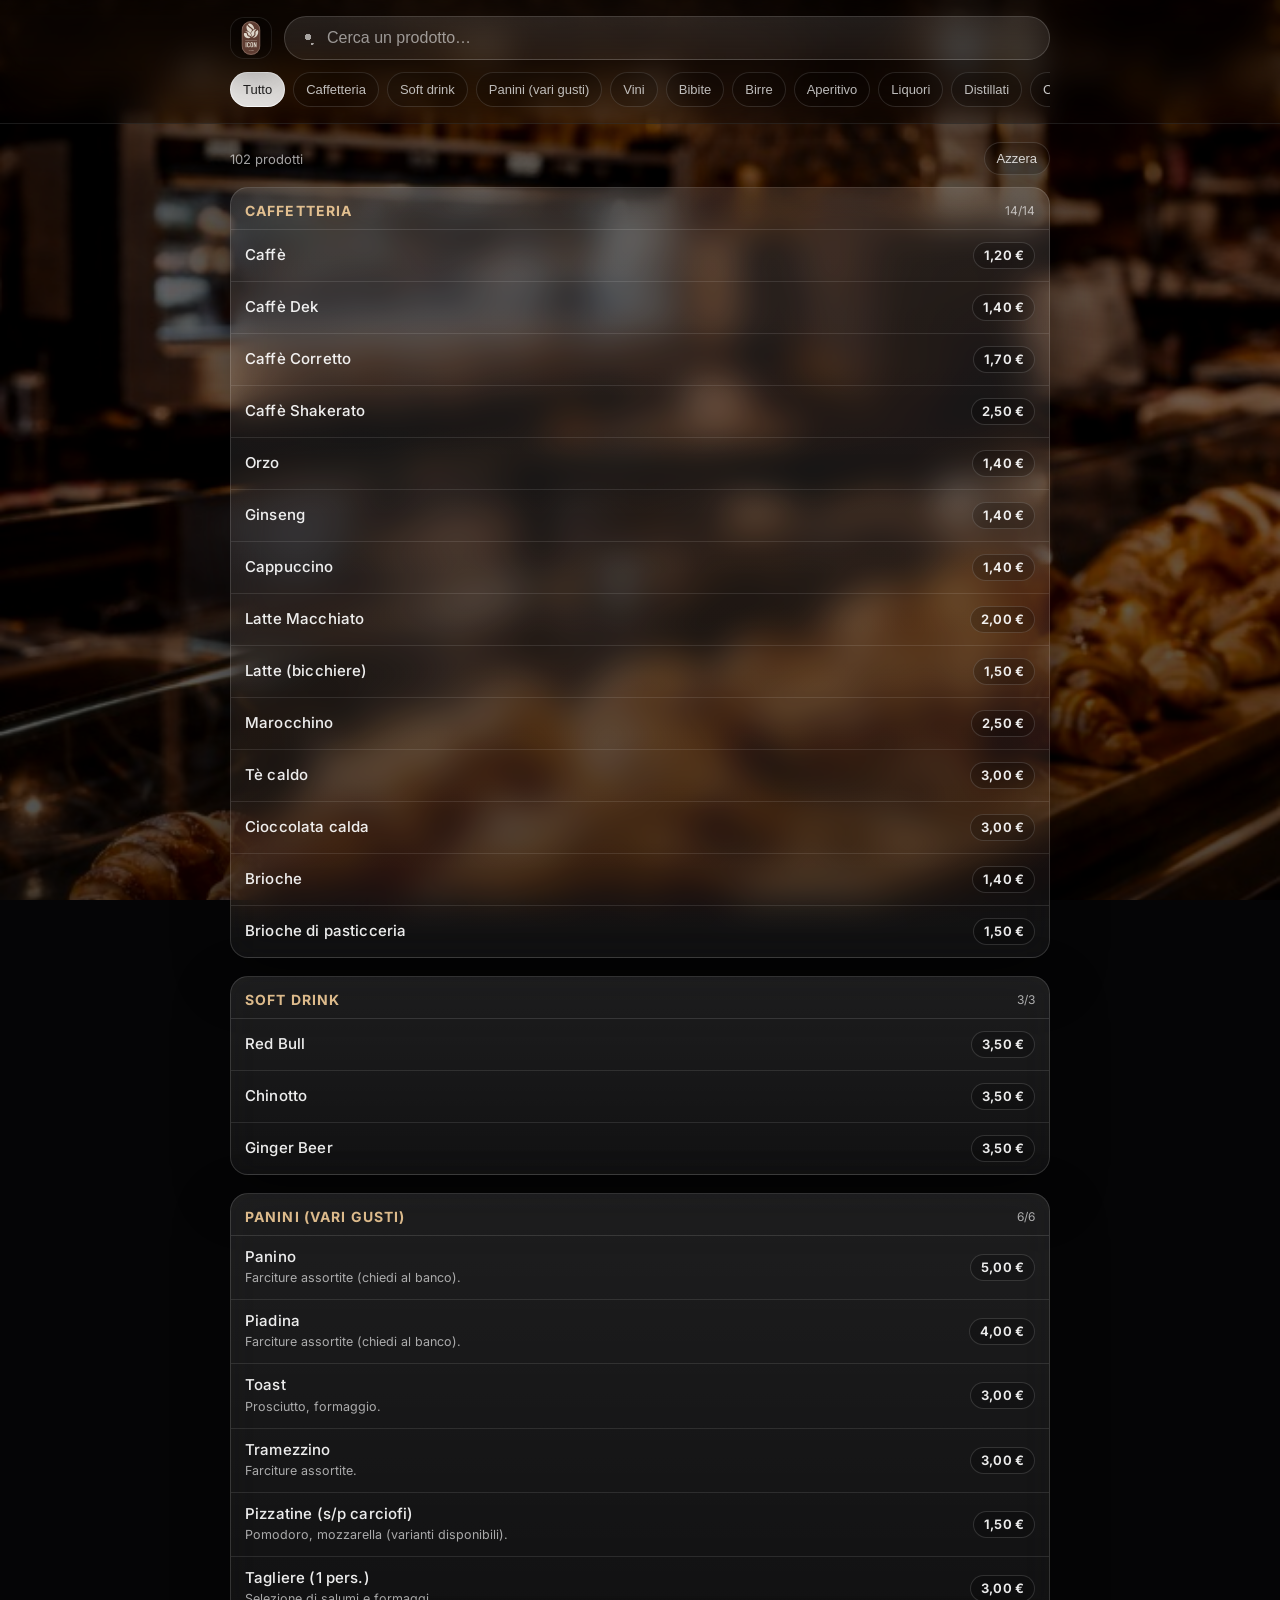
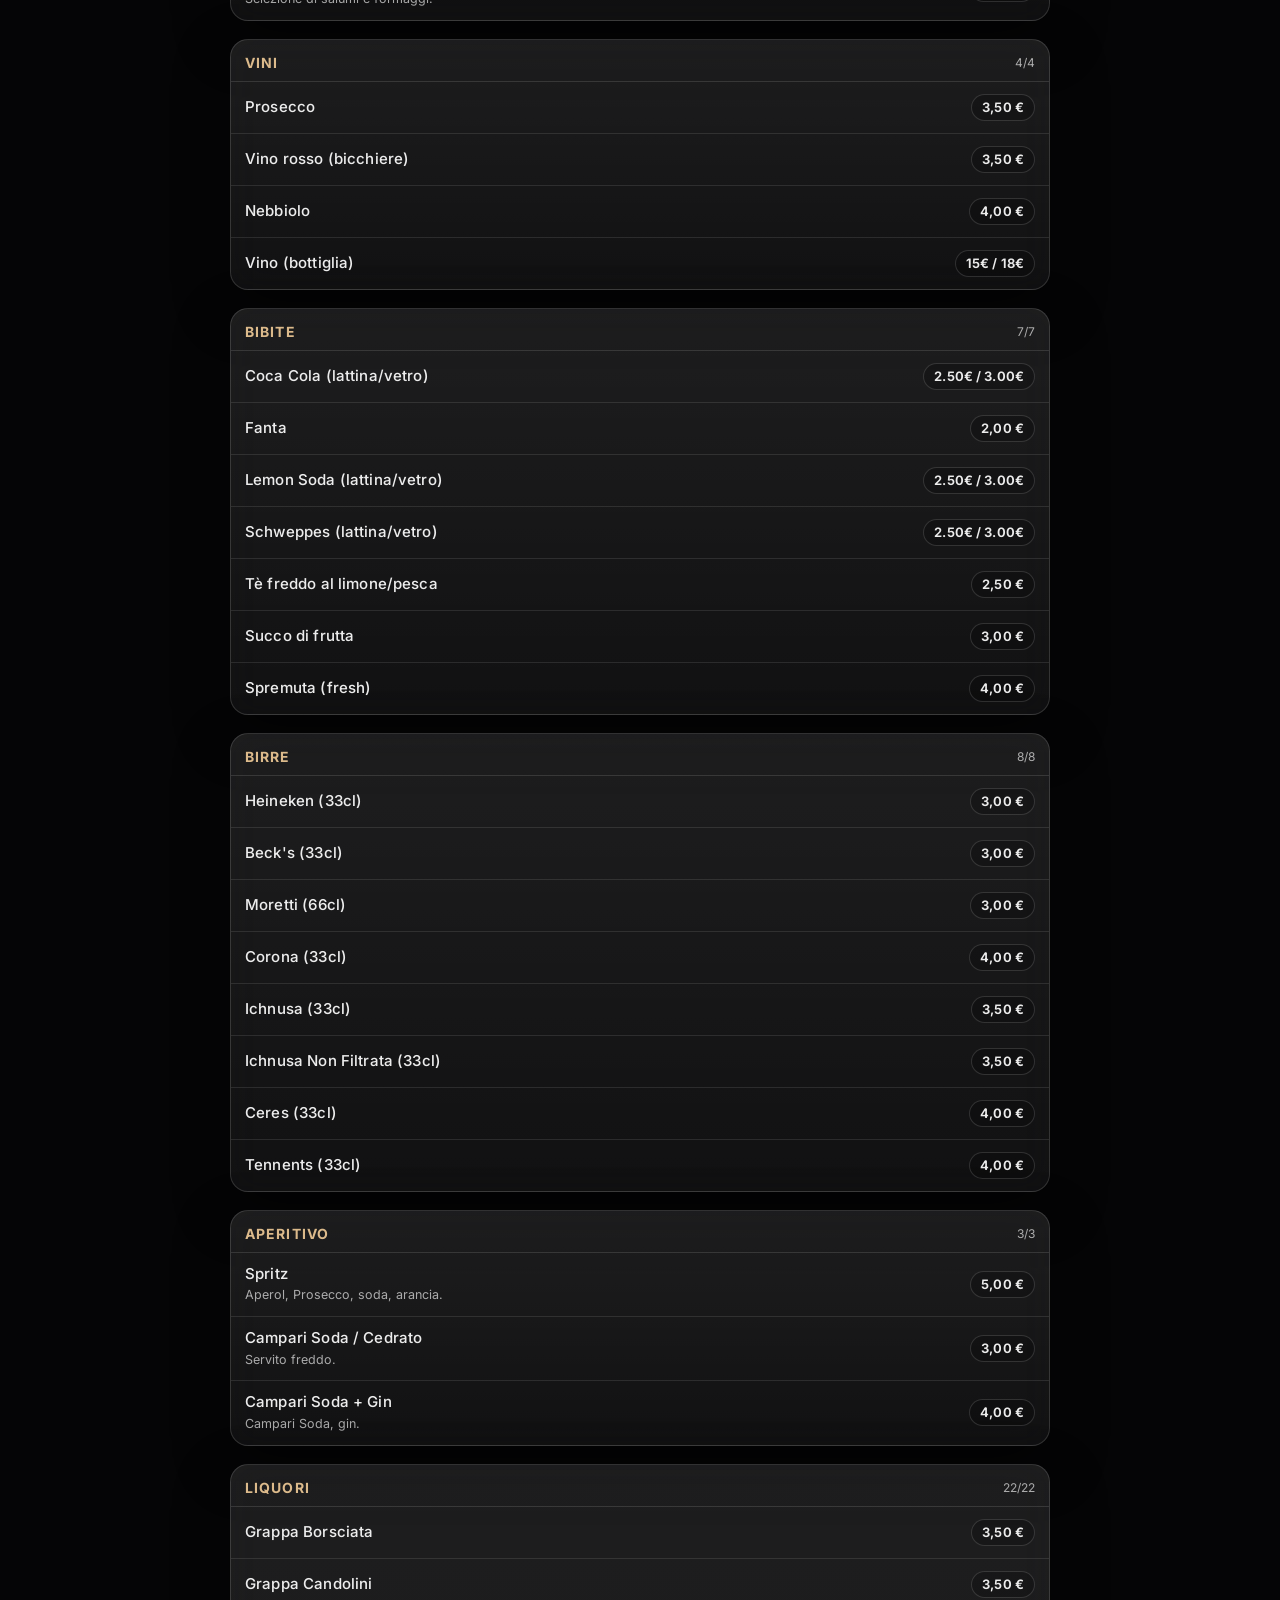
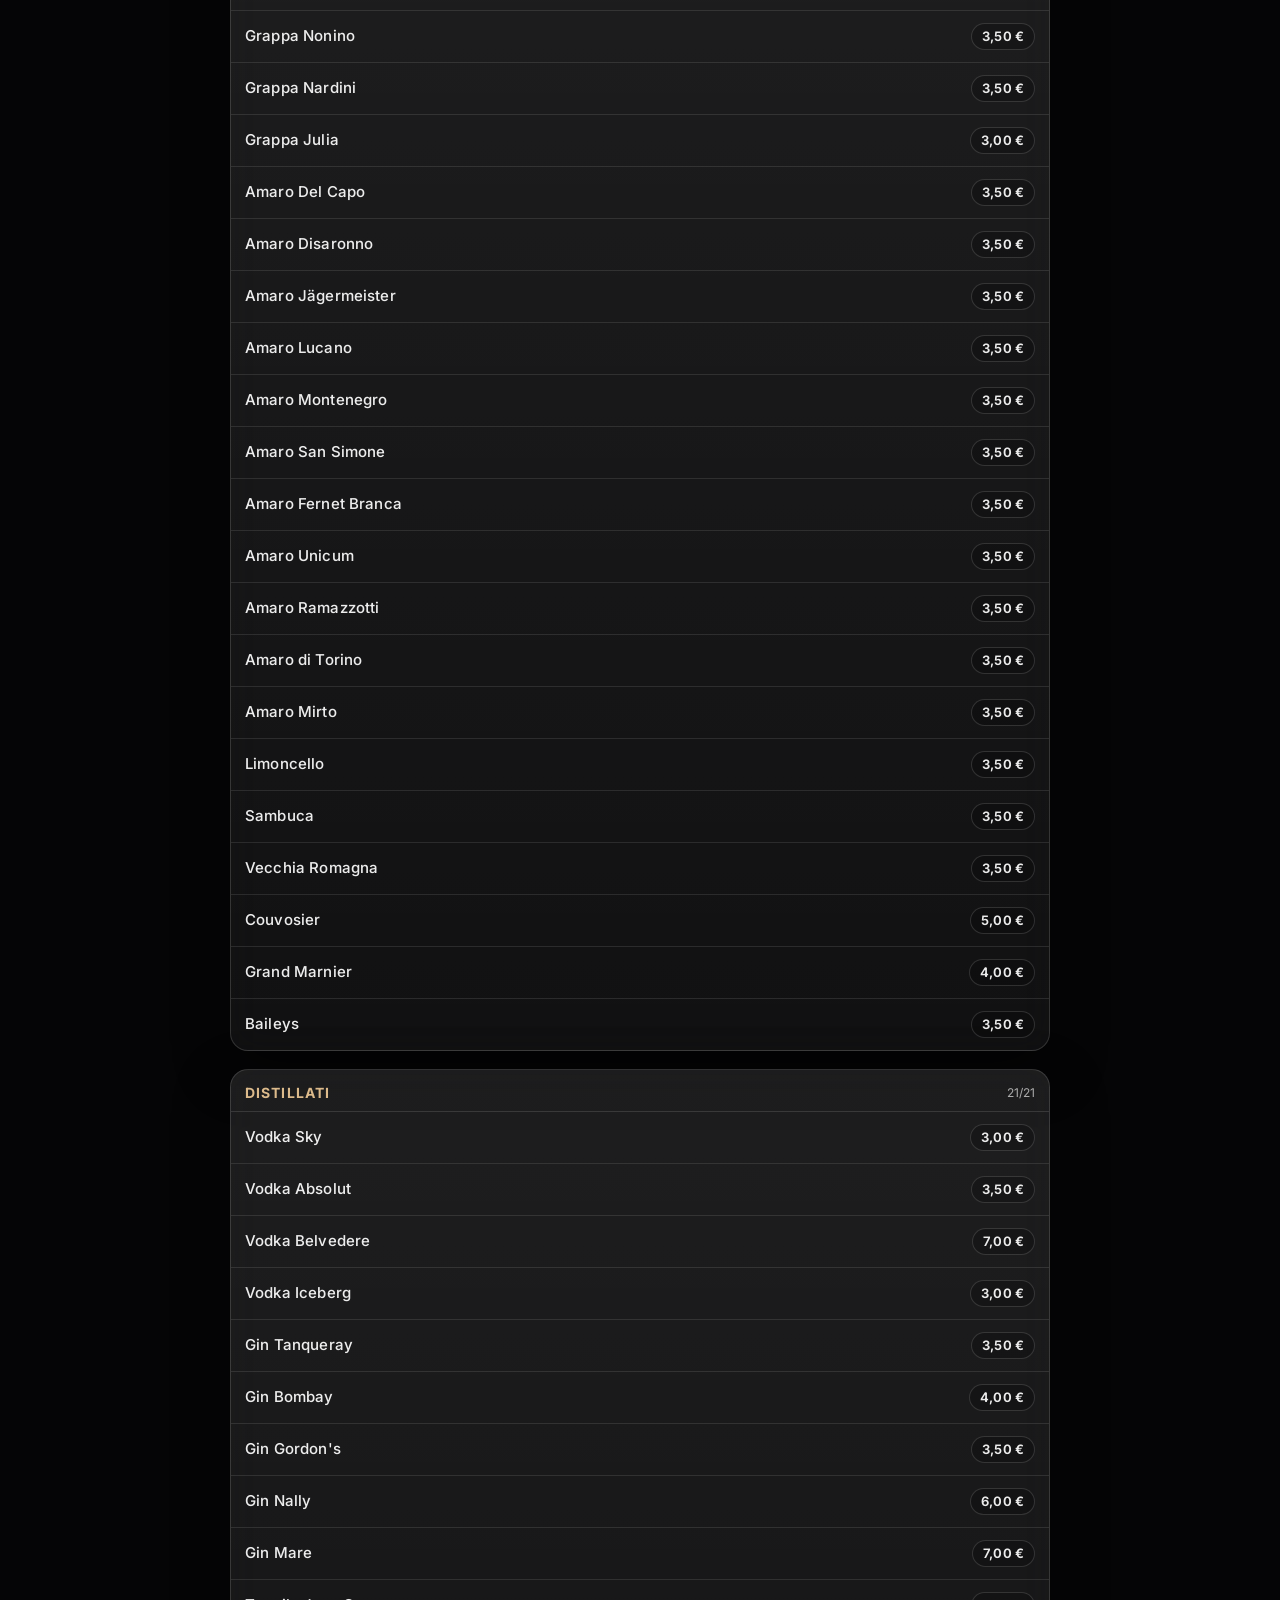
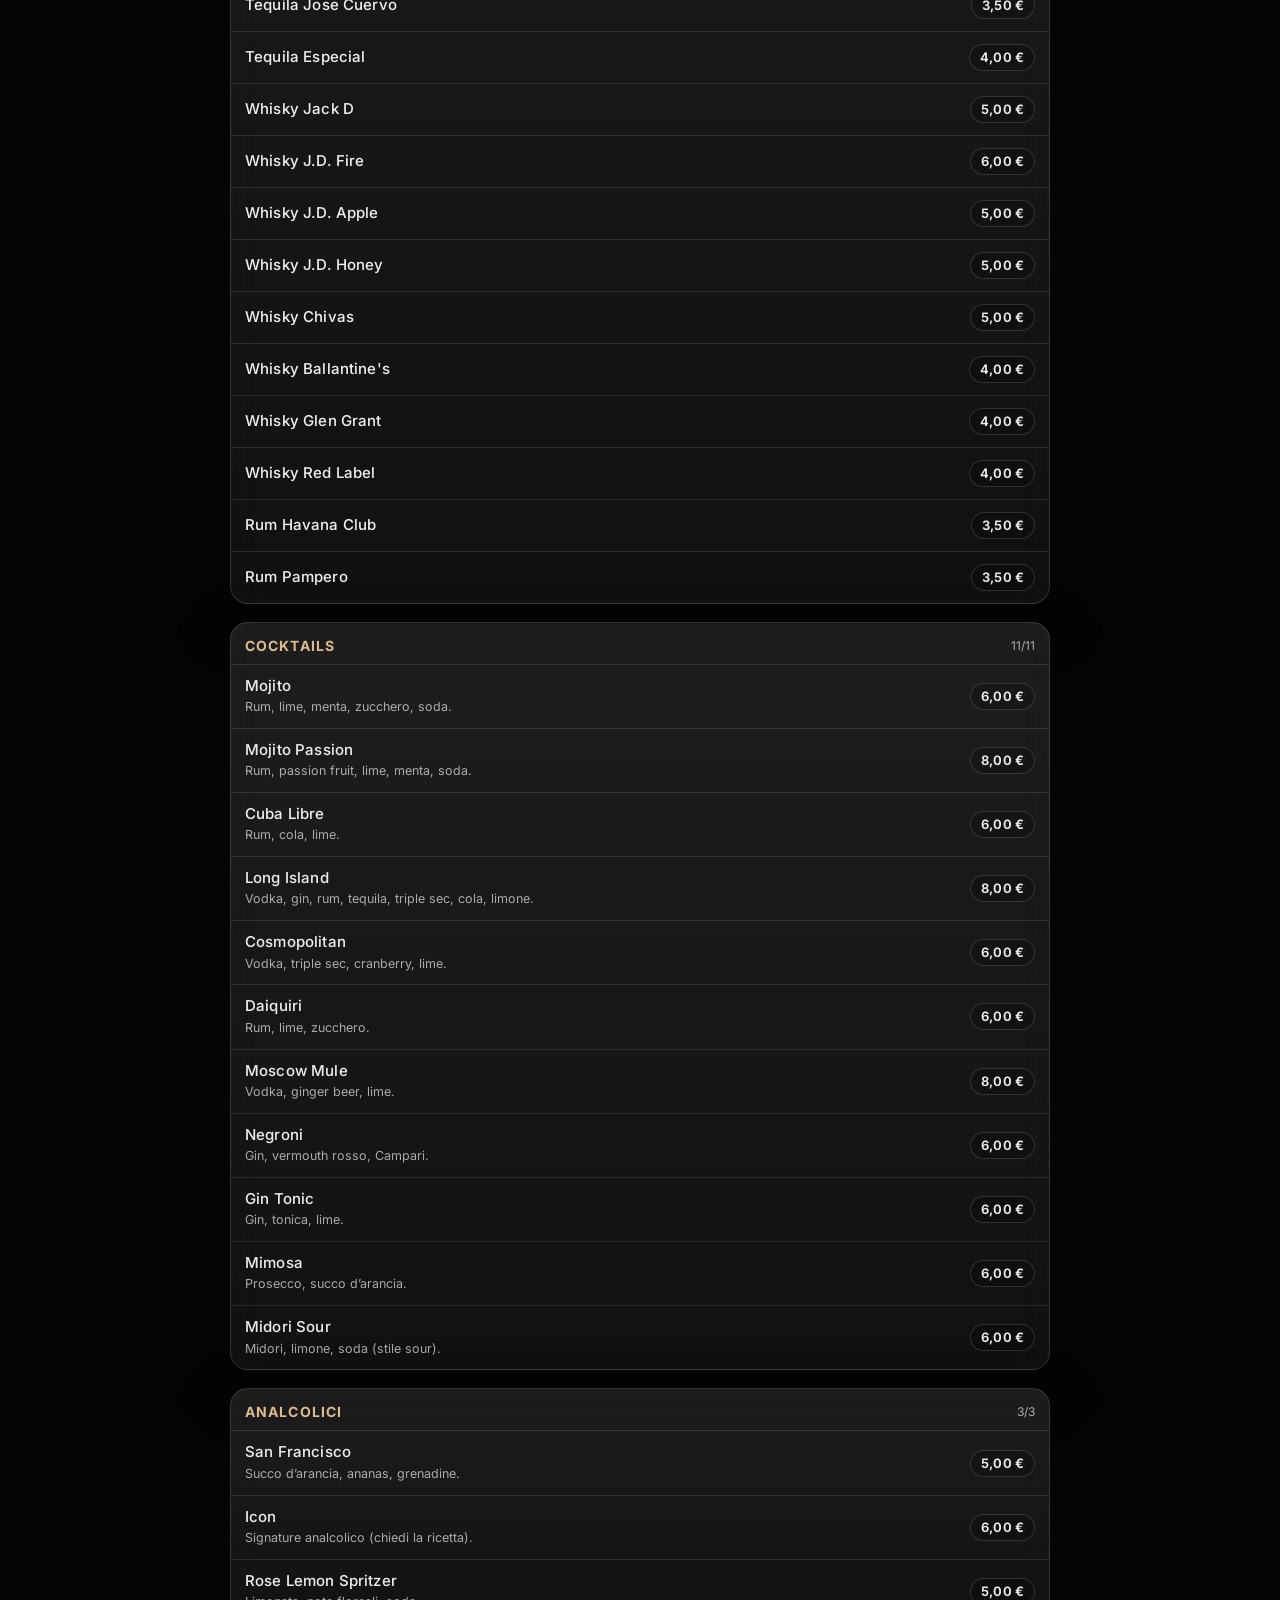
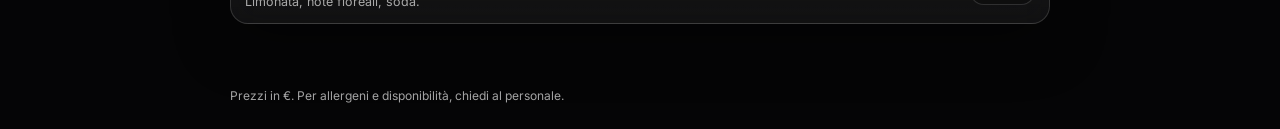
==== public/menu/index.html @ ac290bd5 "add landing page and /menu route Made-with: Cursor" ====
<!doctype html>
<html lang="it">
  <head>
    <meta charset="UTF-8" />
    <meta name="viewport" content="width=device-width, initial-scale=1, viewport-fit=cover" />
    <meta name="color-scheme" content="light" />
    <title>ICON • Menu</title>
    <link rel="preconnect" href="https://fonts.googleapis.com" />
    <link rel="preconnect" href="https://fonts.gstatic.com" crossorigin />
    <link
      href="https://fonts.googleapis.com/css2?family=Inter:wght@400;500;600&display=swap"
      rel="stylesheet"
    />
    <link rel="stylesheet" href="../styles.css" />
  </head>
  <body>
    <header class="topbar" role="banner">
      <div class="topbar__inner">
        <div class="topbar__row">
          <a class="brandmark" href="/" aria-label="Home">
            <img class="brandmark__logo" src="../assets/logo.svg" alt="" aria-hidden="true" />
          </a>

          <div class="search">
            <label class="search__label" for="q">Cerca</label>
            <input
              id="q"
              class="search__input"
              inputmode="search"
              autocomplete="off"
              autocapitalize="none"
              spellcheck="false"
              placeholder="Cerca un prodotto…"
              aria-label="Cerca nel menu"
            />
            <button id="clear" class="search__clear" type="button" aria-label="Cancella ricerca">
              <span aria-hidden="true">×</span>
            </button>
          </div>
        </div>

        <nav class="chips" aria-label="Categorie">
          <button class="chip is-active" data-chip="all" type="button">Tutto</button>
        </nav>
      </div>
    </header>

    <main class="main" role="main">
      <div class="container">
        <div class="meta">
          <div id="count" class="meta__count" aria-live="polite"></div>
          <button id="reset" class="meta__reset" type="button">Azzera</button>
        </div>

        <div id="menu" class="menu" aria-label="Menu"></div>
      </div>
    </main>

    <footer class="footer">
      <div class="container footer__inner">
        <div class="footer__note">
          Prezzi in €.
          <span class="muted">Per allergeni e disponibilità, chiedi al personale.</span>
        </div>
      </div>
    </footer>

    <script src="../app.js" defer></script>
  </body>
</html>
---- public/styles.css ----
:root{
  --panel: rgba(16, 16, 18, .35);
  --panel-2: rgba(16, 16, 18, .22);
  --text: rgba(255,255,255,.92);
  --muted: rgba(255,255,255,.64);
  --line: rgba(255,255,255,.14);
  --shadow-soft: 0 18px 55px rgba(0,0,0,.35);
  --radius: 18px;
  --radius-sm: 14px;
  --pad: 16px;
  --max: 820px;
  --accent: rgba(255,255,255,.92);
  --accent-2: rgba(255,215,160,.85);
}

*{ box-sizing:border-box; }
html,body{ height:100%; }
html{ -webkit-text-size-adjust: 100%; }
body{
  margin:0;
  font-family: Inter, system-ui, -apple-system, Segoe UI, Roboto, Helvetica, Arial, sans-serif;
  color:var(--text);
  background: #050506;
  min-height: 100%;
}

body::before{
  content:"";
  position: fixed;
  inset: 0;
  z-index: -3;
  background-image: url("./assets/bg.png");
  background-size: cover;
  background-repeat: no-repeat;
  background-position: center;
  background-attachment: fixed;
  filter: saturate(1.05) contrast(1.02);
}

body::after{
  content:"";
  position: fixed;
  inset: 0;
  z-index: -2;
  background:
    radial-gradient(1200px 700px at 15% 5%, rgba(0,0,0,.35), transparent 55%),
    radial-gradient(900px 520px at 90% 10%, rgba(0,0,0,.40), transparent 55%),
    linear-gradient(180deg, rgba(0,0,0,.55) 0%, rgba(0,0,0,.58) 55%, rgba(0,0,0,.70) 100%);
}

.container{
  width: min(var(--max), calc(100% - 2*var(--pad)));
  margin-inline:auto;
}

.topbar{
  position: fixed;
  top: 0;
  left: 0;
  right: 0;
  z-index: 50;
  padding-top: env(safe-area-inset-top);
  background: linear-gradient(to bottom, rgba(0,0,0,.55), rgba(0,0,0,.18));
  backdrop-filter: blur(16px);
  -webkit-backdrop-filter: blur(16px);
  border-bottom: 1px solid rgba(255,255,255,.10);
}
.topbar--scrolled{
  box-shadow: var(--shadow-soft);
}

.topbar__inner{
  width: min(var(--max), calc(100% - 2*var(--pad)));
  margin-inline:auto;
  padding: 14px 0 12px;
  display:flex;
  flex-direction:column;
  gap: 12px;
}

.topbar__row{
  display:flex;
  align-items:center;
  gap: 12px;
}
.brandmark{
  width: 42px;
  height: 42px;
  flex: 0 0 auto;
  border-radius: 14px;
  display:inline-flex;
  align-items:center;
  justify-content:center;
  background: rgba(0,0,0,.18);
  border: 1px solid rgba(255,255,255,.10);
  box-shadow: 0 16px 40px rgba(0,0,0,.35);
  backdrop-filter: blur(14px);
  -webkit-backdrop-filter: blur(14px);
  text-decoration:none;
}
.brandmark__logo{
  width: 34px;
  height: 34px;
  filter: drop-shadow(0 10px 22px rgba(0,0,0,.45));
  opacity: .95;
}

.search{
  position:relative;
  flex: 1 1 auto;
}
.search__label{
  position:absolute;
  width:1px;height:1px;
  padding:0;margin:-1px;
  overflow:hidden;
  clip: rect(0,0,0,0);
  white-space: nowrap;
  border:0;
}
.search__input{
  width:100%;
  border: 1px solid rgba(255,255,255,.16);
  background: linear-gradient(180deg, rgba(255,255,255,.10), rgba(255,255,255,.06));
  box-shadow: var(--shadow-soft);
  border-radius: 999px;
  padding: 12px 44px 12px 42px;
  font-size: 16px;
  outline: none;
  color: var(--text);
}
.search__input::placeholder{ color: rgba(255,255,255,.55); }
.search::before{
  content:"";
  position:absolute;
  left: 14px;
  top: 50%;
  width: 18px;
  height: 18px;
  transform: translateY(-50%);
  opacity: .70;
  background:
    radial-gradient(circle at 60% 40%, rgba(255,255,255,.85) 0 35%, transparent 36%) center/10px 10px no-repeat,
    linear-gradient(rgba(255,255,255,.85), rgba(255,255,255,.85)) 13px 14px/7px 2px no-repeat;
  border-radius: 999px;
  pointer-events:none;
}
.search__input:focus{
  border-color: rgba(255,255,255,.30);
  box-shadow: 0 18px 55px rgba(0,0,0,.38);
}
.search__clear{
  position:absolute;
  top: 50%;
  right: 8px;
  transform: translateY(-50%);
  width: 34px;
  height: 34px;
  border-radius: 999px;
  border: 1px solid rgba(255,255,255,.16);
  background: rgba(0,0,0,.28);
  color: rgba(255,255,255,.82);
  cursor:pointer;
  display:none;
}
.search.has-value .search__clear{ display:inline-flex; align-items:center; justify-content:center; }
.search__clear:active{ transform: translateY(-50%) scale(.98); }

.chips{
  display:flex;
  gap: 8px;
  overflow-x:auto;
  padding-bottom: 2px;
  -webkit-overflow-scrolling: touch;
  scrollbar-width: none;
}
.chips::-webkit-scrollbar{ display:none; }
.chip{
  flex: 0 0 auto;
  border: 1px solid rgba(255,255,255,.14);
  background: rgba(0,0,0,.20);
  border-radius: 999px;
  padding: 9px 12px;
  font-size: 13px;
  color: rgba(255,255,255,.82);
  cursor:pointer;
}
.chip.is-active{
  background: rgba(255,255,255,.88);
  color: rgba(0,0,0,.86);
  border-color: rgba(255,255,255,.88);
}
.chip:active{ transform: translateY(1px); }

.main{ padding: calc(var(--topbar-offset, 120px) + 10px) 0 46px; }
.landing{ padding: 34px 0 46px; }

.landing__hero{
  display:grid;
  gap: 18px;
}
.landing__mark{
  width: 74px;
  height: 74px;
  border-radius: 24px;
  display:flex;
  align-items:center;
  justify-content:center;
  background: linear-gradient(180deg, rgba(255,255,255,.10), rgba(255,255,255,.05));
  border: 1px solid rgba(255,255,255,.14);
  box-shadow: var(--shadow-soft);
  backdrop-filter: blur(18px);
  -webkit-backdrop-filter: blur(18px);
}
.landing__logo{ width: 56px; height: 56px; opacity: .98; }

.landing__kicker{
  letter-spacing: .26em;
  text-transform: uppercase;
  font-weight: 650;
  font-size: 12px;
  color: rgba(255,255,255,.72);
}
.landing__title{
  margin: 10px 0 0;
  font-size: 34px;
  line-height: 1.08;
  letter-spacing: -.02em;
}
.landing__lead{
  margin: 10px 0 0;
  color: rgba(255,255,255,.72);
  font-size: 15px;
  line-height: 1.45;
  max-width: 44ch;
}
.landing__cta{
  display:flex;
  gap: 10px;
  margin-top: 16px;
  flex-wrap: wrap;
}
.btn{
  display:inline-flex;
  align-items:center;
  justify-content:center;
  height: 44px;
  padding: 0 16px;
  border-radius: 999px;
  border: 1px solid rgba(255,255,255,.16);
  text-decoration:none;
  color: rgba(255,255,255,.92);
  background: rgba(0,0,0,.18);
  backdrop-filter: blur(14px);
  -webkit-backdrop-filter: blur(14px);
  transition: transform .12s ease, background-color .12s ease, border-color .12s ease, color .12s ease;
}
.btn--primary{
  background: rgba(255,255,255,.90);
  color: rgba(0,0,0,.86);
  border-color: rgba(255,255,255,.90);
}
.btn--ghost{
  background: rgba(0,0,0,.18);
}
.btn:hover{
  background: rgba(0,0,0,.24);
  border-color: rgba(255,255,255,.22);
}
.btn--primary:hover{
  background: rgba(255,255,255,.94);
  border-color: rgba(255,255,255,.94);
}
.btn:active{ transform: translateY(1px); }

.landing__meta{
  display:flex;
  gap: 8px;
  margin-top: 18px;
  flex-wrap: wrap;
}
.landing__pill{
  display:inline-flex;
  font-size: 12px;
  color: rgba(255,255,255,.74);
  padding: 8px 10px;
  border-radius: 999px;
  background: rgba(0,0,0,.18);
  border: 1px solid rgba(255,255,255,.14);
  text-decoration: none;
  transition: background-color .12s ease, border-color .12s ease, color .12s ease;
}
.landing__pill:hover{
  background: rgba(0,0,0,.24);
  border-color: rgba(255,255,255,.20);
  color: rgba(255,255,255,.86);
}

.meta{
  display:flex;
  align-items:center;
  justify-content:space-between;
  gap: 12px;
  padding: 8px 0 12px;
}
.meta__count{ color: var(--muted); font-size: 13px; }
.meta__reset{
  border: 1px solid rgba(255,255,255,.14);
  background: rgba(0,0,0,.20);
  border-radius: 999px;
  padding: 8px 12px;
  font-size: 13px;
  color: rgba(255,255,255,.82);
  cursor:pointer;
}
.meta__reset:active{ transform: translateY(1px); }

.menu{
  display:flex;
  flex-direction:column;
  gap: 18px;
}

.section{
  background: linear-gradient(180deg, rgba(255,255,255,.10), rgba(255,255,255,.05));
  border: 1px solid rgba(255,255,255,.14);
  border-radius: var(--radius);
  overflow:hidden;
  box-shadow: var(--shadow-soft);
  backdrop-filter: blur(18px);
  -webkit-backdrop-filter: blur(18px);
}
.section__header{
  padding: 14px 14px 10px;
  display:flex;
  align-items:center;
  justify-content:space-between;
  gap: 12px;
  border-bottom: 1px solid rgba(255,255,255,.12);
}
.section__title{
  font-size: 14px;
  font-weight: 700;
  letter-spacing: .08em;
  text-transform: uppercase;
  color: var(--accent-2);
}
.section__badge{
  font-size: 12px;
  color: var(--muted);
}

.items{
  display:flex;
  flex-direction:column;
}

.item{
  display:grid;
  grid-template-columns: minmax(0, 1fr) auto;
  align-items:center;
  column-gap: 14px;
  padding: 12px 14px;
  border-top: 1px solid rgba(255,255,255,.10);
}
.item:first-child{ border-top: 0; }
.item__left{
  min-width: 0;
}
.item__name{
  font-size: 15px;
  font-weight: 520;
  line-height: 1.22;
  letter-spacing: .01em;
}
.item__desc{
  margin-top: 4px;
  font-size: 12.5px;
  color: var(--muted);
  line-height: 1.35;
}
.item__price{
  font-size: 13px;
  font-weight: 650;
  letter-spacing: .01em;
  background: rgba(0,0,0,.20);
  border: 1px solid rgba(255,255,255,.14);
  padding: 6px 10px;
  border-radius: 999px;
  color: rgba(255,255,255,.92);
  line-height: 1;
  align-self:center;
}

.muted{ color: var(--muted); }

.footer{
  padding-bottom: env(safe-area-inset-bottom);
}
.footer__inner{
  padding: 18px 0 26px;
}
.footer__note{
  font-size: 12px;
  color: var(--muted);
}

@media (min-width: 520px){
  :root{ --pad: 20px; }
  .topbar__inner{ padding: 16px 0 14px; }
  .search__input{ font-size: 16px; }
  .landing__hero{
    grid-template-columns: auto 1fr;
    align-items:start;
    gap: 22px;
  }
  .landing__title{ font-size: 40px; }
}

/* Mobile Safari/Chrome: fixed backgrounds can render oddly; keep cover but switch attachment */
@media (max-width: 520px){
  body::before{
    background-attachment: scroll;
    /* better framing for tall screens */
    background-position: 25% center;
  }
}

/* iOS-specific: ensure stable cover rendering */
@supports (-webkit-touch-callout: none){
  body::before{
    background-attachment: scroll;
  }
}
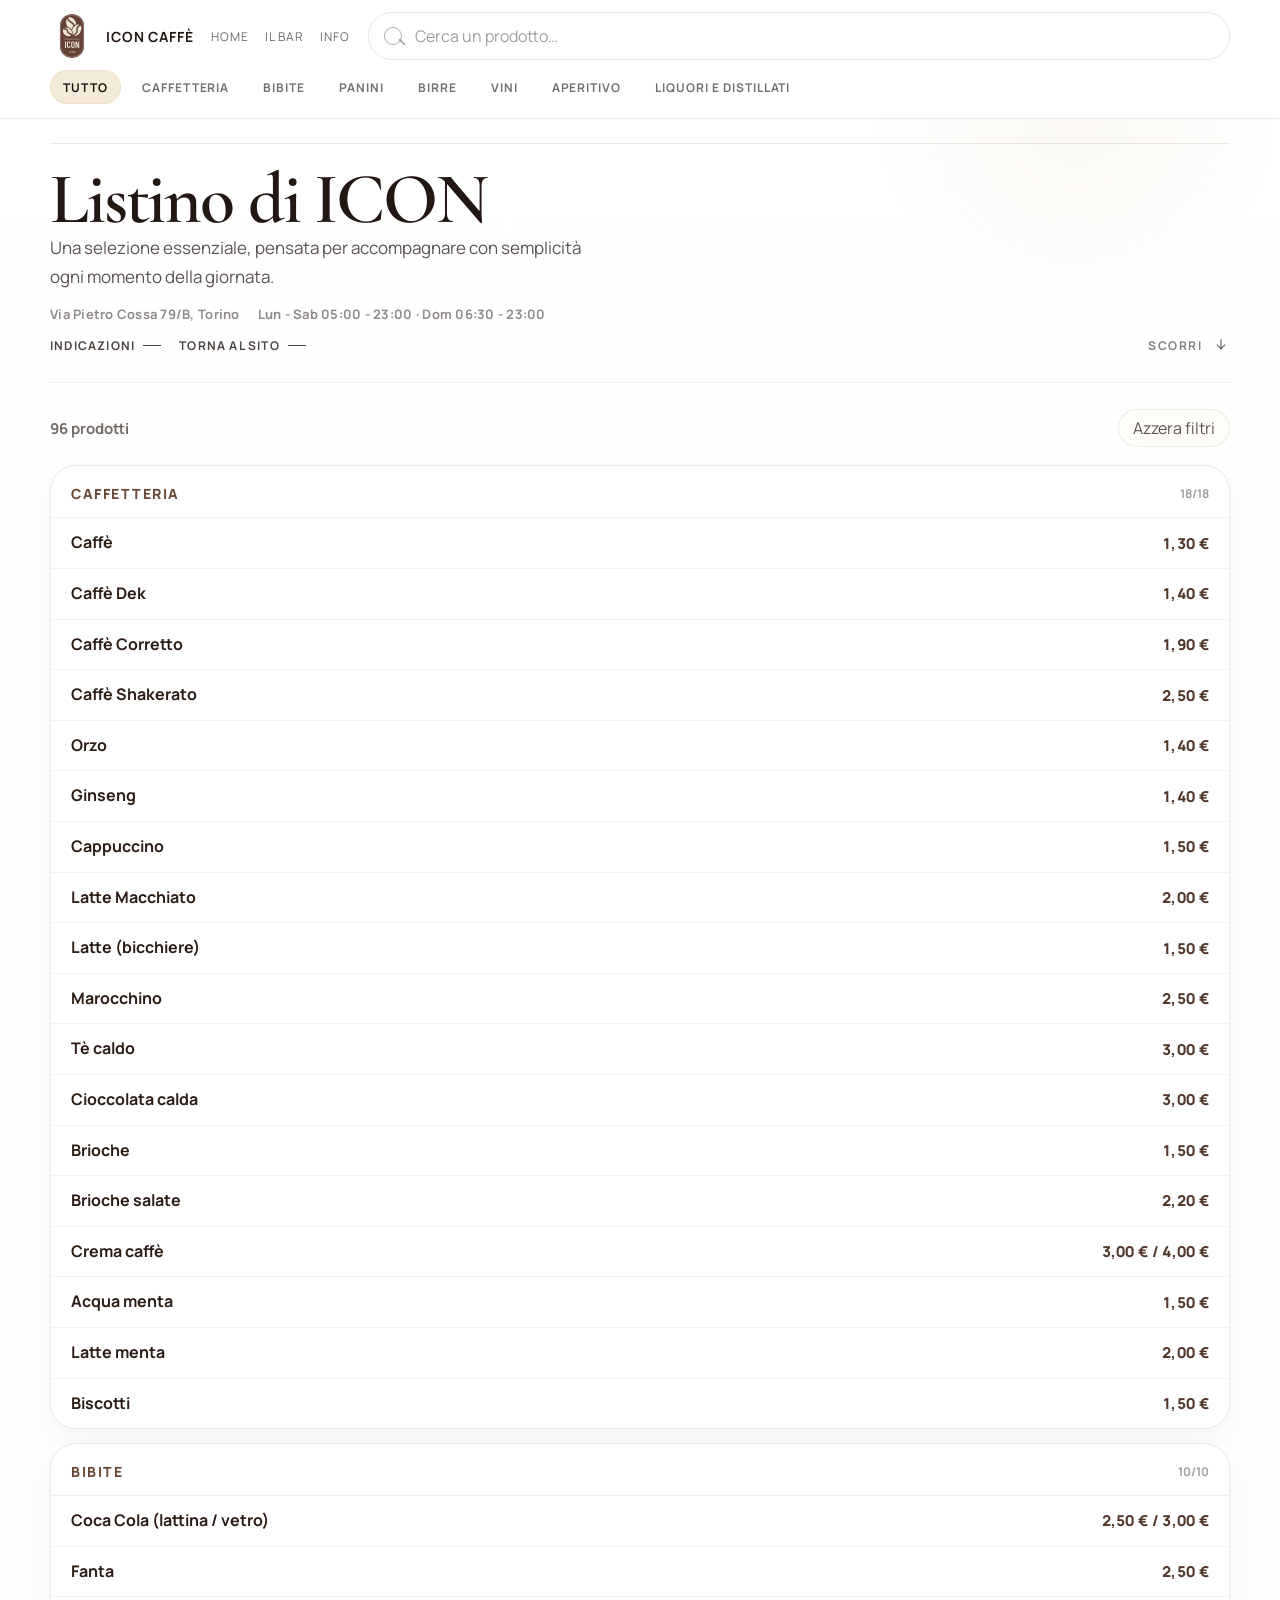
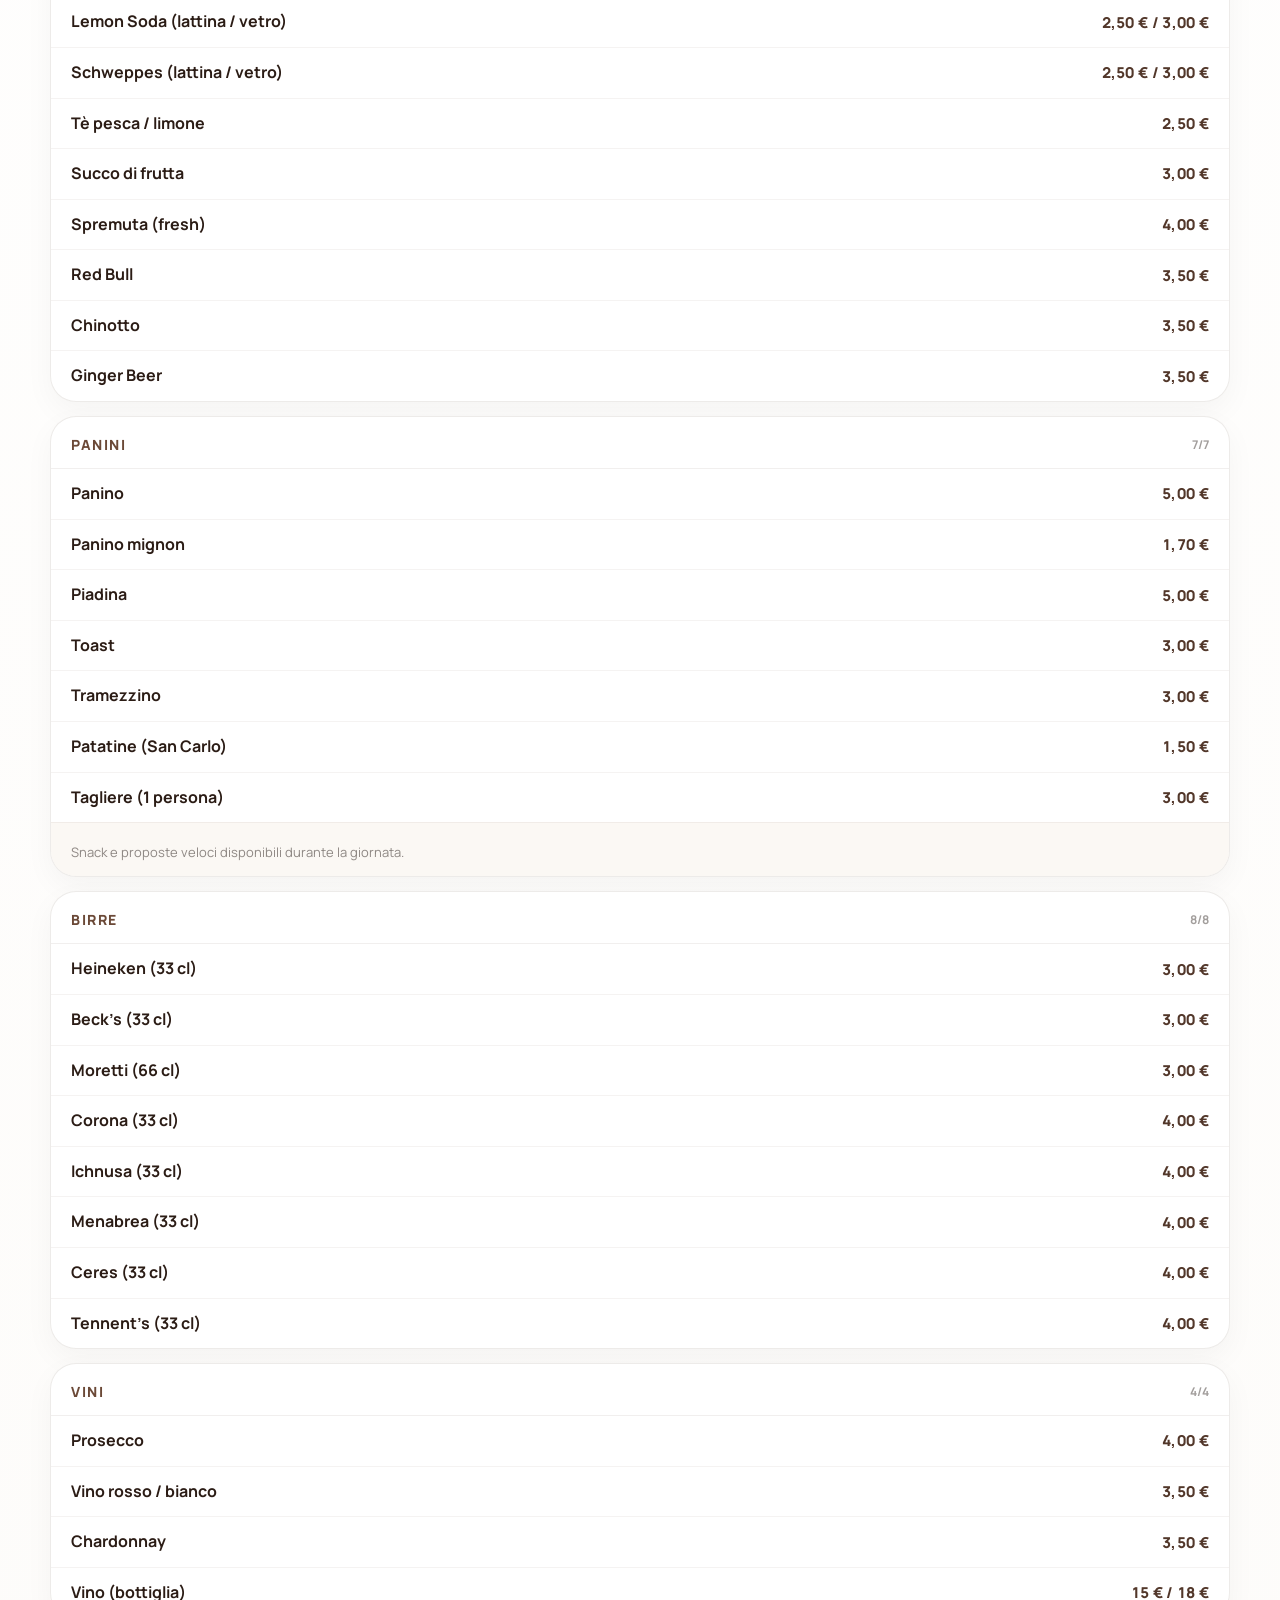
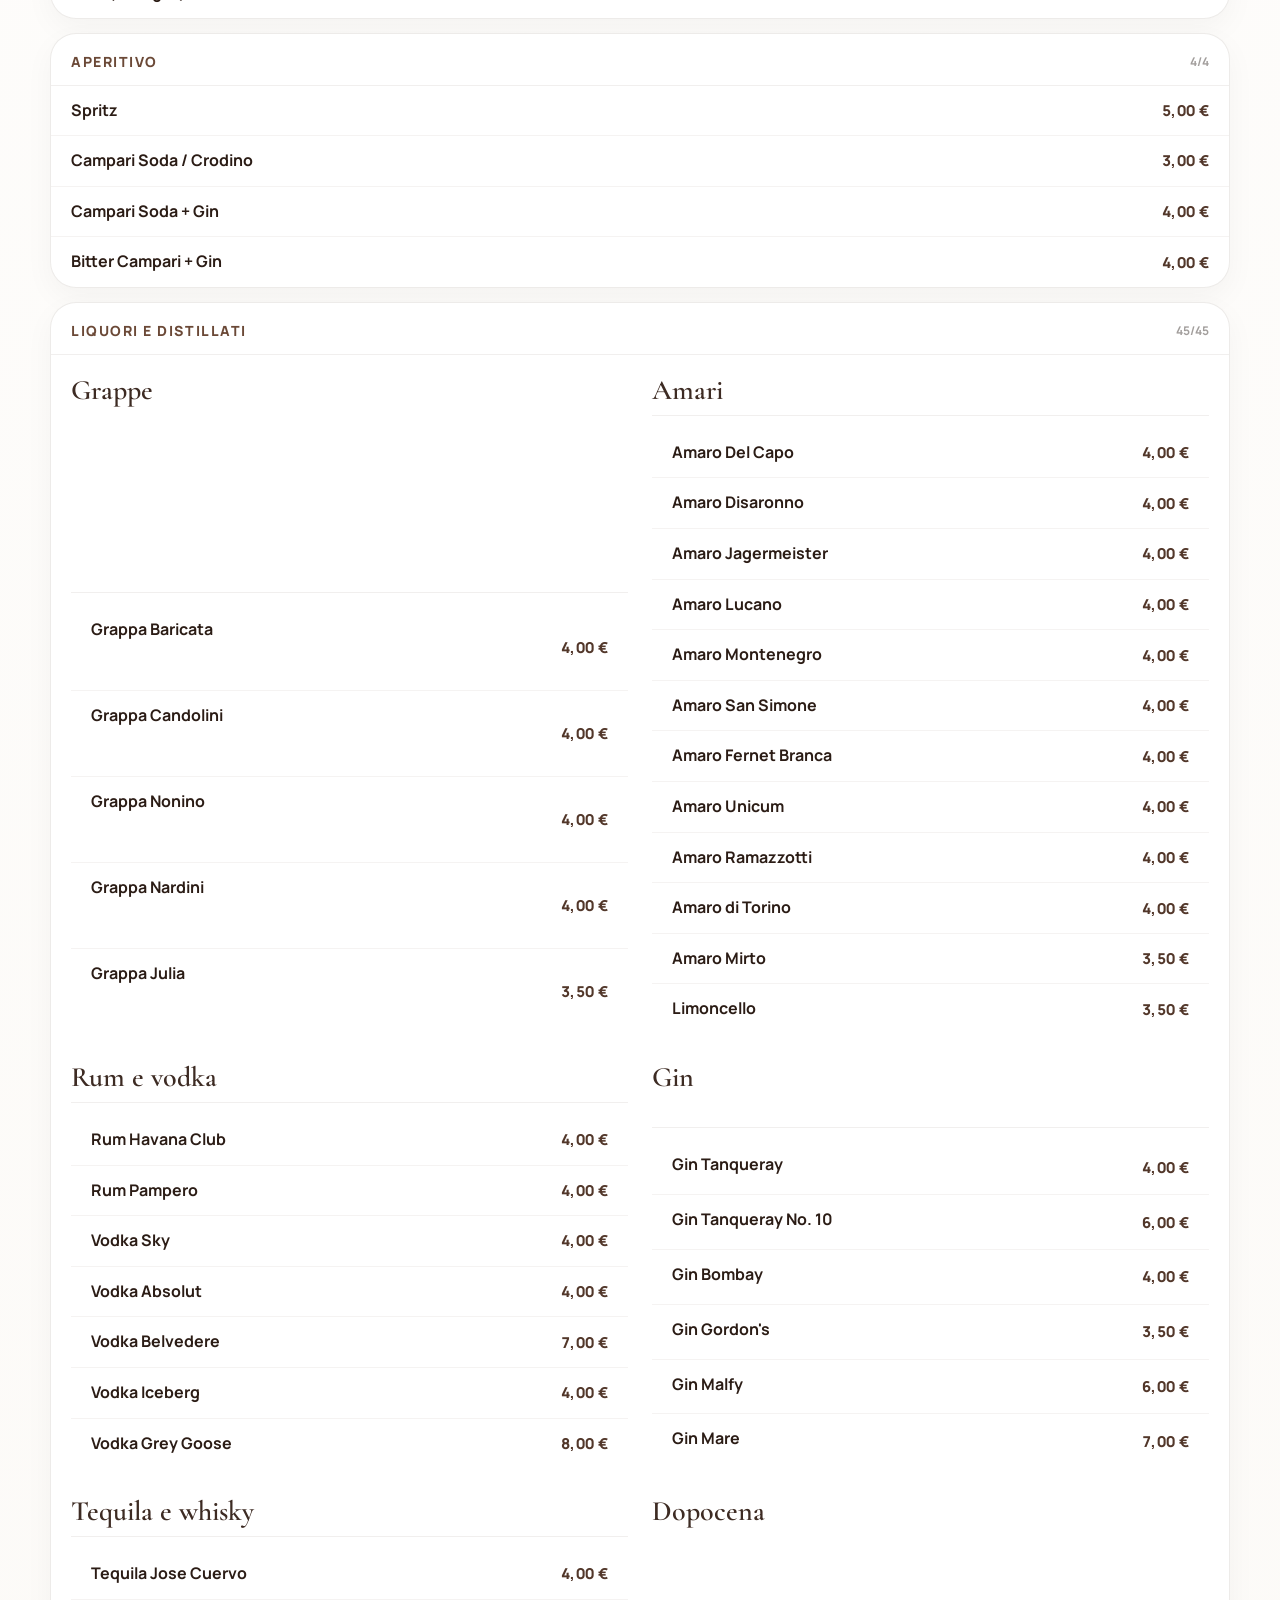
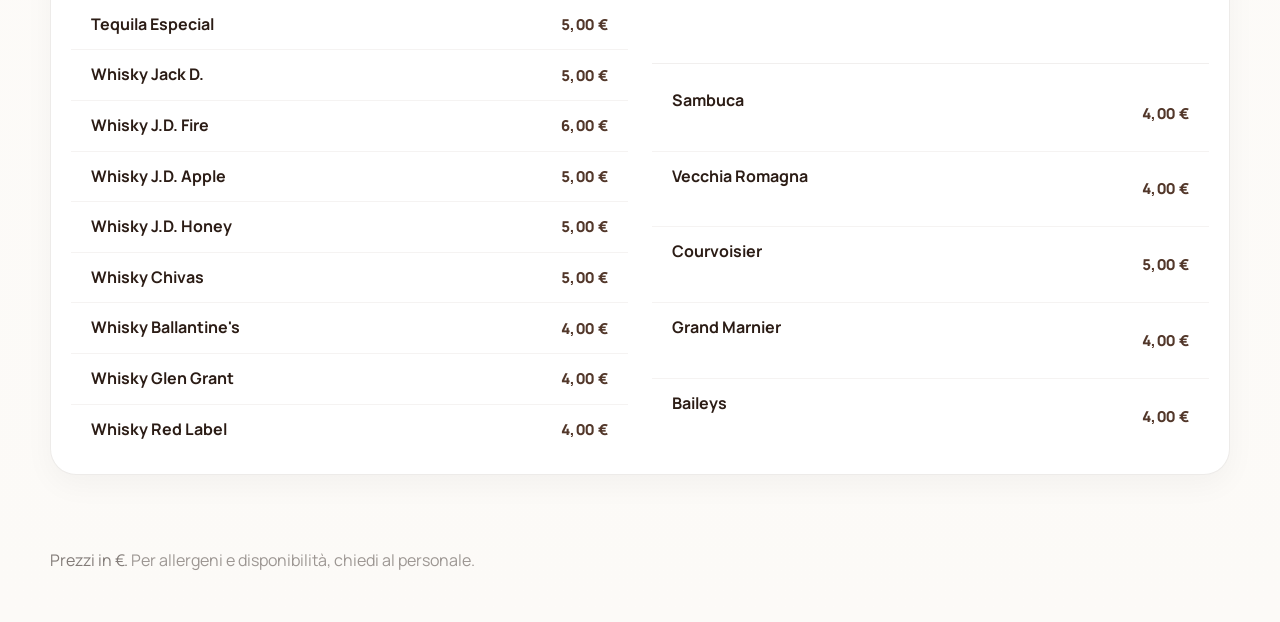
==== commit c7bdba64: "Refine ICON site and menu experience" ====
--- a/public/menu/index.html
+++ b/public/menu/index.html
@@ -4,23 +4,50 @@
     <meta charset="UTF-8" />
     <meta name="viewport" content="width=device-width, initial-scale=1, viewport-fit=cover" />
     <meta name="color-scheme" content="light" />
-    <title>ICON • Menu</title>
+    <title>Menu | ICON Caffè Torino</title>
+    <meta
+      name="description"
+      content="Listino digitale di ICON Caffè con caffetteria, bibite, panini, birre, vini, aperitivi e distillati."
+    />
+    <link rel="canonical" href="https://iconcaffe.com/menu" />
+    <meta property="og:type" content="website" />
+    <meta property="og:locale" content="it_IT" />
+    <meta property="og:site_name" content="ICON Caffè" />
+    <meta property="og:title" content="Menu | ICON Caffè Torino" />
+    <meta
+      property="og:description"
+      content="Listino digitale di ICON Caffè con caffetteria, bibite, panini, birre, vini, aperitivi e distillati."
+    />
+    <meta property="og:url" content="https://iconcaffe.com/menu" />
+    <meta property="og:image" content="https://iconcaffe.com/assets/bg.png" />
+    <meta name="twitter:card" content="summary_large_image" />
+    <meta name="twitter:title" content="Menu | ICON Caffè Torino" />
+    <meta
+      name="twitter:description"
+      content="Listino digitale di ICON Caffè con caffetteria, bibite, panini, birre, vini, aperitivi e distillati."
+    />
+    <meta name="twitter:image" content="https://iconcaffe.com/assets/bg.png" />
     <link rel="preconnect" href="https://fonts.googleapis.com" />
     <link rel="preconnect" href="https://fonts.gstatic.com" crossorigin />
     <link
-      href="https://fonts.googleapis.com/css2?family=Inter:wght@400;500;600&display=swap"
+      href="https://fonts.googleapis.com/css2?family=Cormorant+Garamond:wght@500;600;700&family=Manrope:wght@400;500;600;700;800&display=swap"
       rel="stylesheet"
     />
-    <link rel="stylesheet" href="../styles.css" />
+    <link rel="stylesheet" href="../styles.css?v=20260618h" />
   </head>
-  <body>
-    <header class="topbar" role="banner">
-      <div class="topbar__inner">
-        <div class="topbar__row">
-          <a class="brandmark" href="/" aria-label="Home">
+  <body class="page page--menu">
+    <header class="menu-topbar" role="banner">
+      <div class="menu-topbar__shell">
+        <div class="menu-topbar__inner">
+          <a class="brandmark" href="/" aria-label="Torna alla home">
             <img class="brandmark__logo" src="../assets/logo.svg" alt="" aria-hidden="true" />
+            <span class="brandmark__label">ICON Caffè</span>
           </a>
-
+          <nav class="menu-topbar__links" aria-label="Navigazione secondaria">
+            <a href="/">Home</a>
+            <a href="/#about">Il bar</a>
+            <a href="/#info">Info</a>
+          </nav>
           <div class="search">
             <label class="search__label" for="q">Cerca</label>
             <input
@@ -38,22 +65,51 @@
             </button>
           </div>
         </div>
-
         <nav class="chips" aria-label="Categorie">
           <button class="chip is-active" data-chip="all" type="button">Tutto</button>
         </nav>
       </div>
     </header>
 
-    <main class="main" role="main">
-      <div class="container">
-        <div class="meta">
-          <div id="count" class="meta__count" aria-live="polite"></div>
-          <button id="reset" class="meta__reset" type="button">Azzera</button>
+    <main class="menu-page" role="main">
+      <section class="menu-hero">
+        <div class="container">
+          <div class="menu-hero__panel" data-reveal>
+            <div class="menu-hero__intro">
+              <h1 class="menu-hero__title">Listino di ICON</h1>
+              <p class="menu-hero__lead">
+                Una selezione essenziale, pensata per accompagnare con semplicità ogni momento della giornata.
+              </p>
+              <div class="menu-hero__details">
+                <span>Via Pietro Cossa 79/B, Torino</span>
+                <span>Lun - Sab 05:00 - 23:00 · Dom 06:30 - 23:00</span>
+              </div>
+              <div class="menu-hero__links">
+                <a href="https://www.google.com/maps/search/?api=1&amp;query=Via+Pietro+Cossa+79%2FB%2C+10136+Torino" target="_blank" rel="noreferrer">Indicazioni</a>
+                <a href="/">Torna al sito</a>
+              </div>
+            </div>
+            <a class="menu-scrollcue" href="#menu-list" aria-label="Scorri al menu">
+              <span>Scorri</span>
+              <svg viewBox="0 0 24 24" aria-hidden="true">
+                <path d="M12 5v12" />
+                <path d="m7 12 5 5 5-5" />
+              </svg>
+            </a>
+          </div>
         </div>
+      </section>
 
-        <div id="menu" class="menu" aria-label="Menu"></div>
-      </div>
+      <section class="menu-browser" id="menu-list">
+        <div class="container">
+          <div class="meta">
+            <div id="count" class="meta__count" aria-live="polite"></div>
+            <button id="reset" class="meta__reset" type="button">Azzera filtri</button>
+          </div>
+
+          <div id="menu" class="menu" aria-label="Menu"></div>
+        </div>
+      </section>
     </main>
 
     <footer class="footer">
@@ -65,6 +121,6 @@
       </div>
     </footer>
 
-    <script src="../app.js" defer></script>
+    <script type="module" src="../app.js?v=20260618h"></script>
   </body>
 </html>
--- a/public/styles.css
+++ b/public/styles.css
@@ -1,434 +1,1644 @@
-:root{
-  --panel: rgba(16, 16, 18, .35);
-  --panel-2: rgba(16, 16, 18, .22);
-  --text: rgba(255,255,255,.92);
-  --muted: rgba(255,255,255,.64);
-  --line: rgba(255,255,255,.14);
-  --shadow-soft: 0 18px 55px rgba(0,0,0,.35);
-  --radius: 18px;
-  --radius-sm: 14px;
-  --pad: 16px;
-  --max: 820px;
-  --accent: rgba(255,255,255,.92);
-  --accent-2: rgba(255,215,160,.85);
-}
-
-*{ box-sizing:border-box; }
-html,body{ height:100%; }
-html{ -webkit-text-size-adjust: 100%; }
-body{
-  margin:0;
-  font-family: Inter, system-ui, -apple-system, Segoe UI, Roboto, Helvetica, Arial, sans-serif;
-  color:var(--text);
-  background: #050506;
+:root {
+  --bg: #130d0a;
+  --bg-soft: #1c1410;
+  --panel: rgba(30, 22, 16, 0.78);
+  --panel-strong: rgba(18, 13, 10, 0.92);
+  --surface: #f5f0e8;
+  --surface-alt: #eadfce;
+  --surface-deep: #2b1c15;
+  --surface-muted: rgba(246, 239, 230, 0.72);
+  --text: #221713;
+  --text-inverse: #f5eee5;
+  --muted: rgba(34, 23, 19, 0.68);
+  --muted-inverse: rgba(245, 238, 229, 0.76);
+  --line: rgba(81, 55, 43, 0.16);
+  --line-strong: rgba(255, 244, 231, 0.15);
+  --accent: #c69a61;
+  --accent-strong: #e2be85;
+  --shadow-soft: 0 20px 50px rgba(18, 10, 6, 0.1);
+  --shadow-deep: 0 24px 72px rgba(12, 7, 5, 0.26);
+  --radius-sm: 18px;
+  --radius: 28px;
+  --radius-lg: 38px;
+  --max: 1180px;
+  --pad: clamp(20px, 4vw, 34px);
+  --topbar-offset: 112px;
+  --ease-premium: cubic-bezier(0.16, 1, 0.3, 1);
+}
+
+* {
+  box-sizing: border-box;
+}
+
+html,
+body {
   min-height: 100%;
 }
 
-body::before{
-  content:"";
+html {
+  scroll-behavior: smooth;
+  -webkit-text-size-adjust: 100%;
+}
+
+body {
+  margin: 0;
+  font-family: "Manrope", system-ui, sans-serif;
+  color: var(--text);
+  background: var(--surface);
+  text-rendering: optimizeLegibility;
+}
+
+img {
+  display: block;
+  max-width: 100%;
+}
+
+a {
+  color: inherit;
+}
+
+button,
+input {
+  font: inherit;
+}
+
+button {
+  cursor: pointer;
+}
+
+.container {
+  width: min(var(--max), calc(100% - (var(--pad) * 2)));
+  margin-inline: auto;
+}
+
+.page--home {
+  background:
+    radial-gradient(circle at top left, rgba(226, 190, 133, 0.12), transparent 34%),
+    linear-gradient(180deg, #f7f2ea 0%, #f4eee5 48%, #efe5d8 100%);
+}
+
+.page--menu {
+  background:
+    linear-gradient(180deg, #ffffff 0%, #fcfaf7 100%);
+  color: var(--text);
+}
+
+.page--menu::before {
+  content: "";
   position: fixed;
   inset: 0;
-  z-index: -3;
-  background-image: url("./assets/bg.png");
-  background-size: cover;
-  background-repeat: no-repeat;
-  background-position: center;
-  background-attachment: fixed;
-  filter: saturate(1.05) contrast(1.02);
-}
-
-body::after{
-  content:"";
-  position: fixed;
-  inset: 0;
-  z-index: -2;
   background:
-    radial-gradient(1200px 700px at 15% 5%, rgba(0,0,0,.35), transparent 55%),
-    radial-gradient(900px 520px at 90% 10%, rgba(0,0,0,.40), transparent 55%),
-    linear-gradient(180deg, rgba(0,0,0,.55) 0%, rgba(0,0,0,.58) 55%, rgba(0,0,0,.70) 100%);
-}
-
-.container{
-  width: min(var(--max), calc(100% - 2*var(--pad)));
-  margin-inline:auto;
-}
-
-.topbar{
+    radial-gradient(circle at 84% 12%, rgba(198, 154, 97, 0.08), transparent 16%),
+    linear-gradient(180deg, rgba(255, 255, 255, 0), rgba(255, 255, 255, 0));
+  opacity: 0.9;
+  pointer-events: none;
+  z-index: -1;
+}
+
+.btn {
+  display: inline-flex;
+  align-items: center;
+  justify-content: center;
+  gap: 10px;
+  min-height: 52px;
+  padding: 0 22px;
+  border-radius: 999px;
+  border: 1px solid rgba(84, 57, 43, 0.12);
+  text-decoration: none;
+  font-size: 13px;
+  font-weight: 700;
+  letter-spacing: 0.04em;
+  white-space: nowrap;
+  transition:
+    transform 180ms ease,
+    background-color 180ms ease,
+    border-color 180ms ease,
+    color 180ms ease,
+    box-shadow 180ms ease,
+    opacity 180ms ease;
+}
+
+.btn:hover,
+.btn:focus-visible {
+  transform: translateY(-1px);
+}
+
+.btn:focus-visible,
+.chip:focus-visible,
+.meta__reset:focus-visible,
+.search__input:focus-visible,
+.search__clear:focus-visible {
+  outline: 2px solid var(--accent);
+  outline-offset: 3px;
+}
+
+.btn--primary {
+  color: #1d120c;
+  border-color: rgba(198, 154, 97, 0.36);
+  background: linear-gradient(180deg, #f3e2ca 0%, #e7c79b 100%);
+  box-shadow: 0 12px 28px rgba(198, 154, 97, 0.18);
+}
+
+.btn--primary:hover,
+.btn--primary:focus-visible {
+  box-shadow: 0 16px 32px rgba(198, 154, 97, 0.22);
+}
+
+.btn--secondary {
+  color: var(--text-inverse);
+  border-color: rgba(255, 241, 222, 0.18);
+  background: rgba(255, 247, 238, 0.06);
+  backdrop-filter: blur(10px);
+}
+
+.btn--secondary:hover,
+.btn--secondary:focus-visible {
+  background: rgba(255, 247, 238, 0.1);
+  border-color: rgba(255, 241, 222, 0.28);
+}
+
+.btn--tertiary {
+  color: var(--text);
+  border-color: rgba(84, 57, 43, 0.12);
+  background: rgba(255, 255, 255, 0.9);
+}
+
+.btn--tertiary:hover,
+.btn--tertiary:focus-visible {
+  background: rgba(255, 255, 255, 1);
+  border-color: rgba(81, 55, 43, 0.22);
+}
+
+.btn--sm {
+  min-height: 44px;
+  padding: 0 18px;
+  font-size: 12px;
+}
+
+.sitebar,
+.menu-topbar {
   position: fixed;
   top: 0;
   left: 0;
   right: 0;
-  z-index: 50;
+  z-index: 60;
   padding-top: env(safe-area-inset-top);
-  background: linear-gradient(to bottom, rgba(0,0,0,.55), rgba(0,0,0,.18));
-  backdrop-filter: blur(16px);
-  -webkit-backdrop-filter: blur(16px);
-  border-bottom: 1px solid rgba(255,255,255,.10);
-}
-.topbar--scrolled{
+  transition: box-shadow 200ms ease, background-color 200ms ease, backdrop-filter 200ms ease;
+}
+
+.sitebar {
+  background: linear-gradient(180deg, rgba(16, 10, 7, 0.82), rgba(16, 10, 7, 0.26));
+  border-bottom: 1px solid rgba(255, 240, 220, 0.1);
+  backdrop-filter: blur(18px);
+}
+
+.sitebar.is-scrolled,
+.menu-topbar.is-scrolled {
+  box-shadow: 0 18px 42px rgba(9, 5, 4, 0.22);
+}
+
+.sitebar__inner,
+.menu-topbar__inner {
+  display: flex;
+  align-items: center;
+  justify-content: space-between;
+  gap: 18px;
+  padding: 16px 0;
+}
+
+.sitebar__brand,
+.brandmark {
+  display: inline-flex;
+  align-items: center;
+  gap: 12px;
+  text-decoration: none;
+  flex: 0 0 auto;
+}
+
+.sitebar__logo,
+.brandmark__logo,
+.sitefooter__logo {
+  width: 44px;
+  height: 44px;
+  border-radius: 0;
+  padding: 0;
+  background: transparent;
+  border: 0;
+  backdrop-filter: none;
+}
+
+.sitebar__wordmark,
+.brandmark__label {
+  font-size: 14px;
+  font-weight: 700;
+  letter-spacing: 0.06em;
+  text-transform: uppercase;
+  color: var(--text-inverse);
+}
+
+.sitebar__nav {
+  display: none;
+  align-items: center;
+  gap: 18px;
+}
+
+.sitebar__actions {
+  display: flex;
+  align-items: center;
+}
+
+.sitebar__link {
+  color: rgba(245, 238, 229, 0.78);
+  font-size: 12px;
+  letter-spacing: 0.08em;
+  text-transform: uppercase;
+  text-decoration: none;
+}
+
+.sitebar__link:hover,
+.sitebar__link:focus-visible {
+  color: #fff6ea;
+}
+
+.sitebar__cta {
+  display: inline-flex;
+  align-items: center;
+  gap: 8px;
+  color: rgba(245, 238, 229, 0.88);
+  font-size: 12px;
+  font-weight: 700;
+  letter-spacing: 0.1em;
+  text-transform: uppercase;
+  text-decoration: none;
+}
+
+.sitebar__cta::after {
+  content: "";
+  width: 18px;
+  height: 1px;
+  background: currentColor;
+}
+
+.hero {
+  position: relative;
+  min-height: 84svh;
+  display: flex;
+  align-items: stretch;
+  overflow: hidden;
+  color: var(--text-inverse);
+  background: #120b09;
+}
+
+.hero__backdrop,
+.hero__overlay {
+  position: absolute;
+  inset: 0;
+}
+
+.hero__backdrop {
+  background: url("./assets/bg.png") center center / cover no-repeat;
+  transform-origin: center top;
+  will-change: transform;
+}
+
+.hero__overlay {
+  background:
+    radial-gradient(circle at 78% 18%, rgba(255, 206, 142, 0.2), transparent 20%),
+    linear-gradient(180deg, rgba(12, 8, 6, 0.18) 0%, rgba(12, 8, 6, 0.48) 42%, rgba(12, 8, 6, 0.88) 100%);
+}
+
+.hero__inner {
+  position: relative;
+  display: grid;
+  align-content: center;
+  gap: clamp(26px, 4vw, 40px);
+  min-height: 84svh;
+  padding: clamp(88px, 10vw, 116px) 0 clamp(58px, 7vw, 88px);
+}
+
+.hero__content,
+.hero-panel {
+  position: relative;
+  z-index: 1;
+}
+
+.hero__content {
+  display: grid;
+  gap: 26px;
+  align-content: start;
+  max-width: 44rem;
+}
+
+.section-header__kicker,
+.menu-hero__eyebrow {
+  display: inline-flex;
+  align-items: center;
+  gap: 8px;
+  font-size: 12px;
+  font-weight: 700;
+  letter-spacing: 0.14em;
+  text-transform: uppercase;
+}
+
+.menu-hero__eyebrow {
+  color: rgba(245, 238, 229, 0.7);
+}
+
+.hero__title,
+.section-header__title,
+.menu-hero__title,
+.cta-band__copy h2 {
+  margin: 0;
+  font-family: "Cormorant Garamond", Georgia, serif;
+  font-weight: 600;
+  line-height: 0.98;
+  letter-spacing: -0.03em;
+}
+
+.hero__title {
+  font-size: clamp(72px, 10.2vw, 118px);
+  max-width: 5.2ch;
+  text-wrap: balance;
+}
+
+.hero__subtitle {
+  margin: 16px 0 0;
+  font-size: clamp(20px, 2.4vw, 28px);
+  color: rgba(245, 238, 229, 0.92);
+  max-width: 18ch;
+}
+
+.hero__lead,
+.section-header__lead,
+.split-section__text p,
+.menu-hero__lead,
+.cta-band__copy p,
+.footer__note {
+  font-size: 16px;
+  line-height: 1.7;
+}
+
+.hero__lead {
+  max-width: 33rem;
+  margin: 0;
+  color: rgba(245, 238, 229, 0.8);
+  font-size: 17px;
+}
+
+.hero__actions,
+.cta-band__actions,
+.section-block__cta,
+.menu-hero__actions {
+  display: flex;
+  flex-wrap: wrap;
+  gap: 14px;
+}
+
+.hero__actions {
+  margin-top: 6px;
+}
+
+.hero__meta {
+  display: flex;
+  flex-wrap: wrap;
+  gap: 14px;
+  padding-top: 4px;
+}
+
+.hero-meta__item {
+  display: inline-flex;
+  align-items: center;
+  min-height: 0;
+  padding: 0;
+  border-radius: 0;
+  border: 0;
+  background: transparent;
+  font-size: 12px;
+  font-weight: 700;
+  letter-spacing: 0.1em;
+  text-transform: uppercase;
+  color: rgba(245, 238, 229, 0.64);
+}
+
+.hero-meta__item::before {
+  content: "";
+  width: 28px;
+  height: 1px;
+  margin-right: 10px;
+  background: rgba(245, 238, 229, 0.34);
+}
+
+.menu-preview-chip,
+.menu-hero__pill {
+  display: inline-flex;
+  align-items: center;
+  min-height: 36px;
+  padding: 0 14px;
+  border-radius: 999px;
+  border: 1px solid rgba(255, 244, 231, 0.16);
+  background: rgba(255, 247, 238, 0.08);
+  font-size: 12px;
+  font-weight: 700;
+  letter-spacing: 0.04em;
+  color: rgba(245, 238, 229, 0.76);
+}
+
+.hero-panel {
+  align-self: start;
+  margin-top: 0;
+  padding: 24px 0 0;
+  max-width: 21rem;
+  border-radius: 0;
+  background: transparent;
+  border: 0;
+  border-top: 1px solid rgba(255, 245, 231, 0.24);
+  box-shadow: none;
+  backdrop-filter: none;
+}
+
+.hero-panel__label {
+  display: inline-flex;
+  font-size: 11px;
+  font-weight: 700;
+  letter-spacing: 0.12em;
+  text-transform: uppercase;
+  color: rgba(245, 238, 229, 0.62);
+}
+
+.hero-panel__list {
+  display: grid;
+  gap: 12px;
+  margin-top: 14px;
+}
+
+.hero-panel__row {
+  display: grid;
+  gap: 4px;
+}
+
+.hero-panel__row span {
+  font-size: 10px;
+  font-weight: 700;
+  letter-spacing: 0.12em;
+  text-transform: uppercase;
+  color: rgba(245, 238, 229, 0.46);
+}
+
+.hero-panel__row strong,
+.hero-panel__row a {
+  font-size: 16px;
+  line-height: 1.5;
+  color: rgba(255, 247, 238, 0.88);
+  text-decoration: none;
+}
+
+.hero-panel__footer {
+  margin-top: 18px;
+}
+
+.hero-panel__row a:hover,
+.hero-panel__row a:focus-visible,
+.info-card__value--link:hover,
+.info-card__value--link:focus-visible,
+.sitefooter__links a:hover,
+.sitefooter__links a:focus-visible {
+  text-decoration: underline;
+}
+
+.hero-panel__cta {
+  display: inline-flex;
+  font-size: 13px;
+  font-weight: 700;
+  color: var(--accent-strong);
+  text-decoration: none;
+}
+
+.section {
+  padding: clamp(92px, 10vw, 128px) 0;
+}
+
+.section--light {
+  background: transparent;
+}
+
+.section--cream {
+  background: rgba(255, 250, 244, 0.78);
+}
+
+.section--dark {
+  color: var(--text-inverse);
+  background:
+    radial-gradient(circle at top left, rgba(226, 190, 133, 0.18), transparent 26%),
+    linear-gradient(180deg, #1a120d 0%, #120d0a 100%);
+}
+
+.section--menu-preview {
+  position: relative;
+  overflow: hidden;
+}
+
+.section--menu-preview::before {
+  content: "";
+  position: absolute;
+  inset: 0;
+  background: linear-gradient(135deg, rgba(226, 190, 133, 0.12), transparent 38%);
+  pointer-events: none;
+}
+
+.section--cta {
+  padding-top: clamp(44px, 6vw, 72px);
+}
+
+.section-header {
+  max-width: 40rem;
+}
+
+.section-header--centered {
+  text-align: center;
+  margin-inline: auto;
+}
+
+.section-header__kicker {
+  color: rgba(75, 48, 33, 0.62);
+}
+
+.section-header__title {
+  margin-top: 12px;
+  font-size: clamp(42px, 5.6vw, 72px);
+  color: var(--text);
+}
+
+.section--dark .section-header__title,
+.section--dark .section-header__kicker,
+.section--dark .section-header__lead {
+  color: var(--text-inverse);
+}
+
+.section-header__lead {
+  margin: 18px 0 0;
+  color: var(--muted);
+}
+
+.section--dark .section-header__lead {
+  color: var(--muted-inverse);
+}
+
+.split-section {
+  display: grid;
+  gap: 36px;
+}
+
+.split-section__media {
+  margin: 0;
+  position: relative;
+  overflow: hidden;
+  border-radius: var(--radius-lg);
+  min-height: 420px;
   box-shadow: var(--shadow-soft);
 }
 
-.topbar__inner{
-  width: min(var(--max), calc(100% - 2*var(--pad)));
-  margin-inline:auto;
-  padding: 14px 0 12px;
-  display:flex;
-  flex-direction:column;
+.split-section__media img {
+  width: 100%;
+  height: 100%;
+  object-fit: cover;
+}
+
+.split-section__copy {
+  display: grid;
+  gap: 22px;
+  align-content: center;
+}
+
+.split-section__text {
+  display: grid;
+  gap: 14px;
+}
+
+.split-section__text p {
+  margin: 0;
+  color: var(--muted);
+}
+
+.services-grid {
+  display: grid;
+  gap: 20px;
+  margin-top: 40px;
+}
+
+.service-card {
+  display: grid;
+  align-content: start;
+  gap: 16px;
+  padding: 30px 28px;
+  min-height: 236px;
+  border-radius: var(--radius);
+  background: rgba(255, 253, 249, 0.9);
+  border: 1px solid rgba(95, 67, 52, 0.07);
+  box-shadow: var(--shadow-soft);
+  transition: transform 240ms ease, box-shadow 240ms ease, border-color 240ms ease;
+}
+
+.service-card:hover,
+.service-card:focus-within {
+  transform: translateY(-6px);
+  box-shadow: 0 28px 60px rgba(18, 10, 6, 0.12);
+  border-color: rgba(198, 154, 97, 0.24);
+}
+
+.service-card__icon,
+.info-card__icon {
+  width: 52px;
+  height: 52px;
+  display: grid;
+  place-items: center;
+  border-radius: 16px;
+  color: var(--accent);
+  background: rgba(198, 154, 97, 0.1);
+  border: 1px solid rgba(198, 154, 97, 0.16);
+}
+
+.service-card__icon svg,
+.info-card__icon svg {
+  width: 24px;
+  height: 24px;
+  fill: none;
+  stroke: currentColor;
+  stroke-width: 1.6;
+  stroke-linecap: round;
+  stroke-linejoin: round;
+}
+
+.service-card__title {
+  margin: 0;
+  font-family: "Cormorant Garamond", Georgia, serif;
+  font-size: 32px;
+  font-weight: 600;
+  line-height: 1;
+  color: var(--text);
+}
+
+.service-card__text {
+  margin: 0;
+  color: var(--muted);
+  line-height: 1.65;
+}
+
+.menu-preview {
+  position: relative;
+  display: grid;
+  gap: 38px;
+}
+
+.menu-preview__intro,
+.menu-preview__content {
+  position: relative;
+  z-index: 1;
+}
+
+.menu-preview__chips {
+  display: flex;
+  flex-wrap: wrap;
+  gap: 10px;
+}
+
+.menu-preview__grid {
+  display: grid;
+  gap: 18px;
+  margin-top: 28px;
+}
+
+.menu-preview-card {
+  padding: 24px;
+  border-radius: var(--radius);
+  background: rgba(255, 249, 241, 0.05);
+  border: 1px solid rgba(255, 243, 227, 0.1);
+  box-shadow: none;
+  backdrop-filter: blur(8px);
+}
+
+.menu-preview-card__head,
+.menu-preview-card__item {
+  display: flex;
+  align-items: center;
+  justify-content: space-between;
+  gap: 14px;
+}
+
+.menu-preview-card__head h3 {
+  margin: 0;
+  font-size: 15px;
+  letter-spacing: 0.06em;
+  text-transform: uppercase;
+}
+
+.menu-preview-card__head span,
+.menu-preview-card__item span {
+  color: rgba(245, 238, 229, 0.72);
+}
+
+.menu-preview-card__items {
+  display: grid;
   gap: 12px;
-}
-
-.topbar__row{
-  display:flex;
-  align-items:center;
-  gap: 12px;
-}
-.brandmark{
-  width: 42px;
-  height: 42px;
-  flex: 0 0 auto;
-  border-radius: 14px;
-  display:inline-flex;
-  align-items:center;
-  justify-content:center;
-  background: rgba(0,0,0,.18);
-  border: 1px solid rgba(255,255,255,.10);
-  box-shadow: 0 16px 40px rgba(0,0,0,.35);
+  margin-top: 18px;
+}
+
+.menu-preview-card__item strong {
+  color: rgba(255, 249, 241, 0.92);
+  font-size: 14px;
+}
+
+.gallery-grid {
+  display: grid;
+  gap: 18px;
+  margin-top: 38px;
+}
+
+.gallery-card {
+  position: relative;
+  min-height: 240px;
+  overflow: hidden;
+  border-radius: var(--radius);
+  background: #e7dccd;
+  border: 1px solid rgba(84, 57, 43, 0.08);
+  box-shadow: var(--shadow-soft);
+}
+
+.gallery-card--image img {
+  width: 100%;
+  height: 100%;
+  object-fit: cover;
+}
+
+.gallery-card figcaption,
+.gallery-card__placeholder {
+  position: absolute;
+  inset: auto 16px 16px 16px;
+  padding: 16px;
+  border-radius: 22px;
+  background: rgba(26, 18, 13, 0.72);
+  color: var(--text-inverse);
   backdrop-filter: blur(14px);
-  -webkit-backdrop-filter: blur(14px);
-  text-decoration:none;
-}
-.brandmark__logo{
-  width: 34px;
-  height: 34px;
-  filter: drop-shadow(0 10px 22px rgba(0,0,0,.45));
-  opacity: .95;
-}
-
-.search{
-  position:relative;
+}
+
+.gallery-card figcaption span,
+.gallery-card__placeholder span {
+  display: block;
+  font-size: 15px;
+  font-weight: 700;
+  letter-spacing: 0.04em;
+  text-transform: uppercase;
+}
+
+.gallery-card figcaption small,
+.gallery-card__placeholder p {
+  display: block;
+  margin-top: 8px;
+  font-size: 14px;
+  line-height: 1.5;
+  color: rgba(245, 238, 229, 0.76);
+}
+
+.gallery-card--placeholder {
+  background:
+    linear-gradient(160deg, rgba(226, 190, 133, 0.18), rgba(246, 239, 230, 0.82)),
+    linear-gradient(180deg, rgba(255, 255, 255, 0.36), rgba(255, 255, 255, 0));
+}
+
+.gallery-card__placeholder {
+  background: rgba(41, 28, 20, 0.74);
+}
+
+.info-section {
+  display: grid;
+  gap: 32px;
+}
+
+.info-grid {
+  display: grid;
+  gap: 18px;
+}
+
+.info-card {
+  display: grid;
+  grid-template-columns: 52px minmax(0, 1fr);
+  gap: 16px;
+  padding: 26px;
+  border-radius: var(--radius);
+  background: rgba(255, 251, 246, 0.9);
+  border: 1px solid rgba(84, 57, 43, 0.08);
+  box-shadow: var(--shadow-soft);
+}
+
+.info-card__copy {
+  display: grid;
+  gap: 8px;
+}
+
+.info-card__label {
+  font-size: 12px;
+  font-weight: 700;
+  letter-spacing: 0.12em;
+  text-transform: uppercase;
+  color: rgba(75, 48, 33, 0.66);
+}
+
+.info-card__value {
+  font-size: 16px;
+  line-height: 1.6;
+}
+
+.info-card__value--link {
+  text-decoration: none;
+}
+
+.info-card__meta {
+  color: var(--muted);
+  line-height: 1.5;
+}
+
+.cta-band {
+  display: grid;
+  gap: 24px;
+  padding: clamp(38px, 6vw, 56px);
+  border-radius: var(--radius-lg);
+  color: var(--text-inverse);
+  background:
+    radial-gradient(circle at top right, rgba(226, 190, 133, 0.14), transparent 28%),
+    linear-gradient(180deg, #1b120e 0%, #120c09 100%);
+  box-shadow: var(--shadow-deep);
+}
+
+.cta-band__copy h2 {
+  font-size: clamp(42px, 7vw, 70px);
+}
+
+.cta-band__copy p {
+  margin: 14px 0 0;
+  max-width: 34rem;
+  color: var(--muted-inverse);
+}
+
+.sitefooter {
+  padding: 22px 0 calc(env(safe-area-inset-bottom) + 28px);
+  background: rgba(15, 10, 8, 0.94);
+  color: rgba(245, 238, 229, 0.86);
+}
+
+.sitefooter__inner {
+  display: grid;
+  gap: 16px;
+}
+
+.sitefooter__brand {
+  display: flex;
+  align-items: center;
+  gap: 14px;
+}
+
+.sitefooter__brand strong {
+  display: block;
+  font-size: 14px;
+  letter-spacing: 0.04em;
+  text-transform: uppercase;
+}
+
+.sitefooter__brand span {
+  display: block;
+  margin-top: 4px;
+  color: rgba(245, 238, 229, 0.66);
+  font-size: 14px;
+}
+
+.sitefooter__links {
+  display: flex;
+  flex-wrap: wrap;
+  gap: 14px;
+  font-size: 14px;
+}
+
+.sitefooter__links a {
+  text-decoration: none;
+  color: rgba(245, 238, 229, 0.78);
+}
+
+.sitefooter__legal {
+  color: rgba(245, 238, 229, 0.56);
+  font-size: 13px;
+}
+
+.menu-topbar {
+  background: rgba(255, 255, 255, 0.92);
+  border-bottom: 1px solid rgba(84, 57, 43, 0.1);
+  backdrop-filter: blur(14px);
+}
+
+.menu-topbar__shell {
+  width: min(var(--max), calc(100% - (var(--pad) * 2)));
+  margin-inline: auto;
+  padding: 12px 0 10px;
+  display: grid;
+  gap: 10px;
+}
+
+.menu-topbar__inner {
+  padding: 0;
+}
+
+.menu-topbar__links {
+  display: none;
+  align-items: center;
+  gap: 16px;
+}
+
+.menu-topbar__links a {
+  text-decoration: none;
+  font-size: 12px;
+  letter-spacing: 0.08em;
+  text-transform: uppercase;
+  color: rgba(34, 23, 19, 0.66);
+}
+
+.menu-topbar__links a:hover,
+.menu-topbar__links a:focus-visible {
+  color: var(--text);
+}
+
+.menu-topbar .brandmark__label {
+  color: var(--text);
+}
+
+.search {
+  position: relative;
   flex: 1 1 auto;
 }
-.search__label{
-  position:absolute;
-  width:1px;height:1px;
-  padding:0;margin:-1px;
-  overflow:hidden;
-  clip: rect(0,0,0,0);
+
+.search__label {
+  position: absolute;
+  width: 1px;
+  height: 1px;
+  margin: -1px;
+  padding: 0;
+  overflow: hidden;
+  clip: rect(0, 0, 0, 0);
   white-space: nowrap;
-  border:0;
-}
-.search__input{
-  width:100%;
-  border: 1px solid rgba(255,255,255,.16);
-  background: linear-gradient(180deg, rgba(255,255,255,.10), rgba(255,255,255,.06));
-  box-shadow: var(--shadow-soft);
-  border-radius: 999px;
-  padding: 12px 44px 12px 42px;
-  font-size: 16px;
-  outline: none;
-  color: var(--text);
-}
-.search__input::placeholder{ color: rgba(255,255,255,.55); }
-.search::before{
-  content:"";
-  position:absolute;
-  left: 14px;
+  border: 0;
+}
+
+.search::before {
+  content: "";
+  position: absolute;
   top: 50%;
+  left: 16px;
   width: 18px;
   height: 18px;
   transform: translateY(-50%);
-  opacity: .70;
-  background:
-    radial-gradient(circle at 60% 40%, rgba(255,255,255,.85) 0 35%, transparent 36%) center/10px 10px no-repeat,
-    linear-gradient(rgba(255,255,255,.85), rgba(255,255,255,.85)) 13px 14px/7px 2px no-repeat;
+  border: 1.8px solid rgba(34, 23, 19, 0.34);
+  border-radius: 50%;
+  box-sizing: border-box;
+  pointer-events: none;
+}
+
+.search::after {
+  content: "";
+  position: absolute;
+  top: 50%;
+  left: 30px;
+  width: 8px;
+  height: 1.8px;
+  transform: translateY(5px) rotate(45deg);
+  background: rgba(34, 23, 19, 0.34);
+  pointer-events: none;
+}
+
+.search__input {
+  width: 100%;
+  min-height: 48px;
+  padding: 0 48px 0 46px;
   border-radius: 999px;
-  pointer-events:none;
-}
-.search__input:focus{
-  border-color: rgba(255,255,255,.30);
-  box-shadow: 0 18px 55px rgba(0,0,0,.38);
-}
-.search__clear{
-  position:absolute;
+  border: 1px solid rgba(84, 57, 43, 0.12);
+  background: #ffffff;
+  color: var(--text);
+  box-shadow: none;
+}
+
+.search__input::placeholder {
+  color: rgba(34, 23, 19, 0.42);
+}
+
+.search__clear {
+  position: absolute;
   top: 50%;
   right: 8px;
+  width: 36px;
+  height: 36px;
+  display: none;
+  align-items: center;
+  justify-content: center;
+  border: 1px solid rgba(84, 57, 43, 0.08);
+  border-radius: 999px;
+  background: #ffffff;
+  color: rgba(34, 23, 19, 0.72);
   transform: translateY(-50%);
-  width: 34px;
-  height: 34px;
+}
+
+.search.has-value .search__clear {
+  display: inline-flex;
+}
+
+.chips {
+  display: flex;
+  gap: 8px;
+  overflow-x: auto;
+  padding-bottom: 4px;
+  scrollbar-width: none;
+}
+
+.chips::-webkit-scrollbar {
+  display: none;
+}
+
+.chip {
+  flex: 0 0 auto;
+  min-height: 34px;
+  padding: 0 12px;
   border-radius: 999px;
-  border: 1px solid rgba(255,255,255,.16);
-  background: rgba(0,0,0,.28);
-  color: rgba(255,255,255,.82);
-  cursor:pointer;
-  display:none;
-}
-.search.has-value .search__clear{ display:inline-flex; align-items:center; justify-content:center; }
-.search__clear:active{ transform: translateY(-50%) scale(.98); }
-
-.chips{
-  display:flex;
+  border: 1px solid transparent;
+  background: transparent;
+  color: rgba(34, 23, 19, 0.62);
+  font-size: 12px;
+  font-weight: 700;
+  letter-spacing: 0.08em;
+  text-transform: uppercase;
+  transition:
+    transform 180ms ease,
+    background-color 180ms ease,
+    border-color 180ms ease,
+    color 180ms ease,
+    box-shadow 180ms ease;
+}
+
+.chip:hover,
+.chip:focus-visible {
+  transform: translateY(-1px);
+  color: rgba(34, 23, 19, 0.88);
+  background: rgba(247, 243, 237, 0.86);
+}
+
+.chip.is-active {
+  color: #1c120d;
+  background: rgba(243, 232, 214, 0.9);
+  border-color: rgba(198, 154, 97, 0.14);
+  box-shadow: none;
+}
+
+.menu-page {
+  padding-top: calc(var(--topbar-offset, 112px) + 18px);
+}
+
+.menu-hero {
+  padding: 6px 0 8px;
+}
+
+.menu-hero__panel {
+  display: grid;
+  gap: 18px;
+  padding: 22px 0 28px;
+  border-radius: 0;
+  background: transparent;
+  border-top: 1px solid rgba(84, 57, 43, 0.12);
+  border-bottom: 1px solid rgba(84, 57, 43, 0.08);
+  box-shadow: none;
+}
+
+.menu-hero__title {
+  font-size: clamp(44px, 7vw, 72px);
+  color: var(--text);
+  line-height: 0.94;
+}
+
+.menu-hero__lead {
+  margin: 0;
+  max-width: 34rem;
+  color: rgba(34, 23, 19, 0.74);
+  font-size: 17px;
+}
+
+.menu-hero__details {
+  display: flex;
+  flex-wrap: wrap;
+  gap: 10px 18px;
+  margin-top: 14px;
+  color: rgba(34, 23, 19, 0.5);
+  font-size: 13px;
+  font-weight: 700;
+  letter-spacing: 0.02em;
+}
+
+.menu-hero__links {
+  display: flex;
+  flex-wrap: wrap;
+  gap: 18px;
+  margin-top: 14px;
+}
+
+.menu-hero__links a {
+  display: inline-flex;
+  align-items: center;
   gap: 8px;
-  overflow-x:auto;
-  padding-bottom: 2px;
-  -webkit-overflow-scrolling: touch;
-  scrollbar-width: none;
-}
-.chips::-webkit-scrollbar{ display:none; }
-.chip{
-  flex: 0 0 auto;
-  border: 1px solid rgba(255,255,255,.14);
-  background: rgba(0,0,0,.20);
+  color: rgba(34, 23, 19, 0.8);
+  font-size: 12px;
+  font-weight: 700;
+  letter-spacing: 0.1em;
+  text-transform: uppercase;
+  text-decoration: none;
+}
+
+.menu-hero__links a::after {
+  content: "";
+  width: 18px;
+  height: 1px;
+  background: currentColor;
+}
+
+.menu-hero__links a:hover,
+.menu-hero__links a:focus-visible,
+.sitebar__cta:hover,
+.sitebar__cta:focus-visible {
+  opacity: 0.7;
+}
+
+.menu-scrollcue {
+  display: inline-flex;
+  align-items: center;
+  gap: 10px;
+  width: fit-content;
+  margin-top: 4px;
+  color: rgba(34, 23, 19, 0.56);
+  font-size: 12px;
+  font-weight: 700;
+  letter-spacing: 0.12em;
+  text-transform: uppercase;
+  text-decoration: none;
+}
+
+.menu-scrollcue svg {
+  width: 18px;
+  height: 18px;
+  stroke: currentColor;
+  fill: none;
+  stroke-width: 1.8;
+  stroke-linecap: round;
+  stroke-linejoin: round;
+  animation: scroll-nudge 1.6s ease-in-out infinite;
+}
+
+.menu-hero__meta {
+  display: flex;
+  flex-wrap: wrap;
+  gap: 10px;
+}
+
+.menu-browser {
+  padding: 18px 0 72px;
+}
+
+.meta {
+  display: flex;
+  align-items: center;
+  justify-content: space-between;
+  gap: 12px;
+  margin-bottom: 18px;
+}
+
+.meta__count {
+  color: rgba(34, 23, 19, 0.64);
+  font-size: 15px;
+  font-weight: 700;
+}
+
+.meta__reset {
+  min-height: 38px;
+  padding: 0 14px;
   border-radius: 999px;
-  padding: 9px 12px;
+  border: 1px solid rgba(84, 57, 43, 0.1);
+  background: rgba(255, 253, 249, 0.86);
+  color: rgba(34, 23, 19, 0.74);
+  transition:
+    transform 180ms ease,
+    background-color 180ms ease,
+    border-color 180ms ease;
+}
+
+.meta__reset:hover,
+.meta__reset:focus-visible {
+  transform: translateY(-1px);
+  background: rgba(255, 255, 255, 0.98);
+}
+
+.menu-topbar.is-scrolled {
+  box-shadow: 0 10px 30px rgba(18, 10, 6, 0.08);
+}
+
+.menu {
+  display: grid;
+  gap: 14px;
+}
+
+.section-card {
+  border-radius: 26px;
+  overflow: hidden;
+  background: #ffffff;
+  border: 1px solid rgba(84, 57, 43, 0.1);
+  box-shadow: 0 10px 30px rgba(18, 10, 6, 0.04);
+  transition:
+    transform 220ms var(--ease-premium),
+    box-shadow 220ms var(--ease-premium),
+    border-color 220ms ease;
+}
+
+.section-card:hover,
+.section-card:focus-within {
+  transform: translateY(-2px);
+  box-shadow: 0 16px 36px rgba(18, 10, 6, 0.07);
+  border-color: rgba(198, 154, 97, 0.22);
+}
+
+.section-card__header {
+  display: flex;
+  align-items: center;
+  justify-content: space-between;
+  gap: 14px;
+  padding: 18px 20px 14px;
+  border-bottom: 1px solid rgba(84, 57, 43, 0.08);
+}
+
+.section-card__title {
+  margin: 0;
+  font-size: 14px;
+  font-weight: 800;
+  letter-spacing: 0.11em;
+  text-transform: uppercase;
+  color: #6b4937;
+}
+
+.section-card__badge {
+  min-height: 0;
+  padding: 0;
+  border-radius: 0;
+  border: 0;
+  background: transparent;
+  font-size: 12px;
+  color: rgba(34, 23, 19, 0.42);
+  font-weight: 700;
+}
+
+.section-card__items {
+  display: grid;
+}
+
+.section-card__groups {
+  display: grid;
+  gap: 16px;
+  padding: 12px 20px 20px;
+}
+
+.items-group {
+  display: grid;
+  gap: 12px;
+}
+
+.items-group__title {
+  margin: 0;
+  font-family: "Cormorant Garamond", Georgia, serif;
+  font-size: 28px;
+  font-weight: 600;
+  color: #3d2b23;
+  padding: 6px 0 8px;
+  border-bottom: 1px solid rgba(84, 57, 43, 0.08);
+}
+
+.item {
+  display: grid;
+  grid-template-columns: minmax(0, 1fr) auto;
+  gap: 16px;
+  padding: 14px 20px;
+  border-top: 1px solid rgba(84, 57, 43, 0.06);
+  transition: background-color 180ms ease;
+}
+
+.item:hover {
+  background: rgba(247, 234, 213, 0.12);
+}
+
+.item--note {
+  grid-template-columns: 1fr;
+  background: rgba(248, 243, 236, 0.58);
+}
+
+.item--note:hover {
+  background: rgba(247, 242, 234, 0.72);
+}
+
+.item:first-child {
+  border-top: 0;
+}
+
+.item__left {
+  min-width: 0;
+}
+
+.item__name {
+  font-size: 16px;
+  font-weight: 700;
+  line-height: 1.35;
+  color: #2b1c15;
+}
+
+.item__desc {
+  margin-top: 5px;
+  color: rgba(34, 23, 19, 0.5);
   font-size: 13px;
-  color: rgba(255,255,255,.82);
-  cursor:pointer;
-}
-.chip.is-active{
-  background: rgba(255,255,255,.88);
-  color: rgba(0,0,0,.86);
-  border-color: rgba(255,255,255,.88);
-}
-.chip:active{ transform: translateY(1px); }
-
-.main{ padding: calc(var(--topbar-offset, 120px) + 10px) 0 46px; }
-.landing{ padding: 34px 0 46px; }
-
-.landing__hero{
-  display:grid;
-  gap: 18px;
-}
-.landing__mark{
-  width: 74px;
-  height: 74px;
-  border-radius: 24px;
-  display:flex;
-  align-items:center;
-  justify-content:center;
-  background: linear-gradient(180deg, rgba(255,255,255,.10), rgba(255,255,255,.05));
-  border: 1px solid rgba(255,255,255,.14);
-  box-shadow: var(--shadow-soft);
-  backdrop-filter: blur(18px);
-  -webkit-backdrop-filter: blur(18px);
-}
-.landing__logo{ width: 56px; height: 56px; opacity: .98; }
-
-.landing__kicker{
-  letter-spacing: .26em;
-  text-transform: uppercase;
-  font-weight: 650;
-  font-size: 12px;
-  color: rgba(255,255,255,.72);
-}
-.landing__title{
-  margin: 10px 0 0;
-  font-size: 34px;
-  line-height: 1.08;
-  letter-spacing: -.02em;
-}
-.landing__lead{
-  margin: 10px 0 0;
-  color: rgba(255,255,255,.72);
+  line-height: 1.55;
+}
+
+.item__price {
+  align-self: center;
+  display: inline-flex;
+  align-items: center;
+  justify-content: center;
+  min-height: 0;
+  padding: 0;
+  border-radius: 0;
+  color: #52372a;
+  background: transparent;
+  border: 0;
   font-size: 15px;
-  line-height: 1.45;
-  max-width: 44ch;
-}
-.landing__cta{
-  display:flex;
-  gap: 10px;
-  margin-top: 16px;
-  flex-wrap: wrap;
-}
-.btn{
-  display:inline-flex;
-  align-items:center;
-  justify-content:center;
-  height: 44px;
-  padding: 0 16px;
-  border-radius: 999px;
-  border: 1px solid rgba(255,255,255,.16);
-  text-decoration:none;
-  color: rgba(255,255,255,.92);
-  background: rgba(0,0,0,.18);
-  backdrop-filter: blur(14px);
-  -webkit-backdrop-filter: blur(14px);
-  transition: transform .12s ease, background-color .12s ease, border-color .12s ease, color .12s ease;
-}
-.btn--primary{
-  background: rgba(255,255,255,.90);
-  color: rgba(0,0,0,.86);
-  border-color: rgba(255,255,255,.90);
-}
-.btn--ghost{
-  background: rgba(0,0,0,.18);
-}
-.btn:hover{
-  background: rgba(0,0,0,.24);
-  border-color: rgba(255,255,255,.22);
-}
-.btn--primary:hover{
-  background: rgba(255,255,255,.94);
-  border-color: rgba(255,255,255,.94);
-}
-.btn:active{ transform: translateY(1px); }
-
-.landing__meta{
-  display:flex;
-  gap: 8px;
-  margin-top: 18px;
-  flex-wrap: wrap;
-}
-.landing__pill{
-  display:inline-flex;
-  font-size: 12px;
-  color: rgba(255,255,255,.74);
-  padding: 8px 10px;
-  border-radius: 999px;
-  background: rgba(0,0,0,.18);
-  border: 1px solid rgba(255,255,255,.14);
-  text-decoration: none;
-  transition: background-color .12s ease, border-color .12s ease, color .12s ease;
-}
-.landing__pill:hover{
-  background: rgba(0,0,0,.24);
-  border-color: rgba(255,255,255,.20);
-  color: rgba(255,255,255,.86);
-}
-
-.meta{
-  display:flex;
-  align-items:center;
-  justify-content:space-between;
-  gap: 12px;
-  padding: 8px 0 12px;
-}
-.meta__count{ color: var(--muted); font-size: 13px; }
-.meta__reset{
-  border: 1px solid rgba(255,255,255,.14);
-  background: rgba(0,0,0,.20);
-  border-radius: 999px;
-  padding: 8px 12px;
-  font-size: 13px;
-  color: rgba(255,255,255,.82);
-  cursor:pointer;
-}
-.meta__reset:active{ transform: translateY(1px); }
-
-.menu{
-  display:flex;
-  flex-direction:column;
-  gap: 18px;
-}
-
-.section{
-  background: linear-gradient(180deg, rgba(255,255,255,.10), rgba(255,255,255,.05));
-  border: 1px solid rgba(255,255,255,.14);
-  border-radius: var(--radius);
-  overflow:hidden;
-  box-shadow: var(--shadow-soft);
-  backdrop-filter: blur(18px);
-  -webkit-backdrop-filter: blur(18px);
-}
-.section__header{
-  padding: 14px 14px 10px;
-  display:flex;
-  align-items:center;
-  justify-content:space-between;
-  gap: 12px;
-  border-bottom: 1px solid rgba(255,255,255,.12);
-}
-.section__title{
-  font-size: 14px;
-  font-weight: 700;
-  letter-spacing: .08em;
-  text-transform: uppercase;
-  color: var(--accent-2);
-}
-.section__badge{
-  font-size: 12px;
-  color: var(--muted);
-}
-
-.items{
-  display:flex;
-  flex-direction:column;
-}
-
-.item{
-  display:grid;
-  grid-template-columns: minmax(0, 1fr) auto;
-  align-items:center;
-  column-gap: 14px;
-  padding: 12px 14px;
-  border-top: 1px solid rgba(255,255,255,.10);
-}
-.item:first-child{ border-top: 0; }
-.item__left{
-  min-width: 0;
-}
-.item__name{
-  font-size: 15px;
-  font-weight: 520;
-  line-height: 1.22;
-  letter-spacing: .01em;
-}
-.item__desc{
-  margin-top: 4px;
-  font-size: 12.5px;
-  color: var(--muted);
-  line-height: 1.35;
-}
-.item__price{
-  font-size: 13px;
-  font-weight: 650;
-  letter-spacing: .01em;
-  background: rgba(0,0,0,.20);
-  border: 1px solid rgba(255,255,255,.14);
-  padding: 6px 10px;
-  border-radius: 999px;
-  color: rgba(255,255,255,.92);
-  line-height: 1;
-  align-self:center;
-}
-
-.muted{ color: var(--muted); }
-
-.footer{
-  padding-bottom: env(safe-area-inset-bottom);
-}
-.footer__inner{
-  padding: 18px 0 26px;
-}
-.footer__note{
-  font-size: 12px;
-  color: var(--muted);
-}
-
-@media (min-width: 520px){
-  :root{ --pad: 20px; }
-  .topbar__inner{ padding: 16px 0 14px; }
-  .search__input{ font-size: 16px; }
-  .landing__hero{
-    grid-template-columns: auto 1fr;
-    align-items:start;
-    gap: 22px;
-  }
-  .landing__title{ font-size: 40px; }
-}
-
-/* Mobile Safari/Chrome: fixed backgrounds can render oddly; keep cover but switch attachment */
-@media (max-width: 520px){
-  body::before{
-    background-attachment: scroll;
-    /* better framing for tall screens */
-    background-position: 25% center;
-  }
-}
-
-/* iOS-specific: ensure stable cover rendering */
-@supports (-webkit-touch-callout: none){
-  body::before{
-    background-attachment: scroll;
-  }
-}
+  font-weight: 800;
+  letter-spacing: 0.02em;
+  font-variant-numeric: tabular-nums;
+  white-space: nowrap;
+}
+
+.item__price:empty {
+  display: none;
+}
+
+.page--menu [data-reveal] {
+  filter: none;
+  transform: translate3d(0, 16px, 0);
+}
+
+.page--menu [data-reveal].is-visible {
+  transform: translate3d(0, 0, 0);
+}
+
+.footer {
+  padding-bottom: calc(env(safe-area-inset-bottom) + 24px);
+}
+
+.footer__inner {
+  padding-bottom: 24px;
+}
+
+.footer__note {
+  color: rgba(34, 23, 19, 0.56);
+}
+
+.muted {
+  color: rgba(34, 23, 19, 0.44);
+}
+
+[data-reveal] {
+  opacity: 0;
+  filter: blur(10px);
+  transform: translate3d(0, 28px, 0);
+  transition:
+    opacity 620ms var(--ease-premium),
+    transform 760ms var(--ease-premium),
+    filter 760ms var(--ease-premium);
+  transition-delay: var(--reveal-delay, 0ms);
+}
+
+[data-reveal].is-visible {
+  opacity: 1;
+  filter: blur(0);
+  transform: translate3d(0, 0, 0);
+}
+
+@media (prefers-reduced-motion: no-preference) {
+  .hero__backdrop {
+    animation: hero-drift 18s ease-in-out infinite alternate;
+  }
+
+  .menu-topbar,
+  .sitebar {
+    transition:
+      box-shadow 220ms ease,
+      background-color 220ms ease,
+      backdrop-filter 220ms ease;
+  }
+}
+
+@keyframes hero-drift {
+  from {
+    transform: scale(1) translate3d(0, 0, 0);
+  }
+
+  to {
+    transform: scale(1.05) translate3d(0, -16px, 0);
+  }
+}
+
+@keyframes scroll-nudge {
+  0%,
+  100% {
+    transform: translateY(0);
+    opacity: 0.78;
+  }
+
+  50% {
+    transform: translateY(5px);
+    opacity: 1;
+  }
+}
+
+@media (prefers-reduced-motion: reduce) {
+  html {
+    scroll-behavior: auto;
+  }
+
+  *,
+  *::before,
+  *::after {
+    animation-duration: 0.01ms !important;
+    animation-iteration-count: 1 !important;
+    transition-duration: 0.01ms !important;
+    scroll-behavior: auto !important;
+  }
+
+  .hero__backdrop,
+  [data-reveal] {
+    transform: none !important;
+  }
+}
+
+@media (min-width: 700px) {
+  .sitebar__nav,
+  .menu-topbar__links {
+    display: flex;
+  }
+
+  .hero__inner {
+    grid-template-columns: minmax(0, 1.16fr) minmax(280px, 0.84fr);
+    align-items: start;
+  }
+
+  .services-grid {
+    grid-template-columns: repeat(2, minmax(0, 1fr));
+  }
+
+  .menu-preview__grid,
+  .info-grid {
+    grid-template-columns: repeat(2, minmax(0, 1fr));
+  }
+
+  .gallery-grid {
+    grid-template-columns: repeat(2, minmax(0, 1fr));
+  }
+
+  .gallery-card--1 {
+    min-height: 420px;
+  }
+
+  .gallery-card--2,
+  .gallery-card--3,
+  .gallery-card--4 {
+    min-height: 260px;
+  }
+
+  .cta-band {
+    grid-template-columns: minmax(0, 1fr) auto;
+    align-items: end;
+  }
+
+  .sitefooter__inner {
+    grid-template-columns: minmax(0, 1fr) auto auto;
+    align-items: center;
+  }
+
+  .menu-hero__panel {
+    grid-template-columns: minmax(0, 1fr) auto;
+    align-items: end;
+  }
+}
+
+@media (min-width: 960px) {
+  .split-section {
+    grid-template-columns: minmax(0, 0.96fr) minmax(0, 1.04fr);
+    align-items: center;
+  }
+
+  .services-grid {
+    grid-template-columns: repeat(4, minmax(0, 1fr));
+  }
+
+  .menu-preview {
+    grid-template-columns: minmax(0, 0.85fr) minmax(0, 1.15fr);
+    align-items: start;
+  }
+
+  .menu {
+    grid-template-columns: minmax(0, 1fr);
+  }
+
+  .section-card__groups {
+    grid-template-columns: repeat(2, minmax(0, 1fr));
+    gap: 20px 24px;
+  }
+
+  .menu-preview__grid {
+    grid-template-columns: repeat(2, minmax(0, 1fr));
+  }
+
+  .gallery-grid {
+    grid-template-columns: 1.25fr 0.95fr 0.95fr;
+    grid-template-rows: repeat(2, minmax(230px, auto));
+  }
+
+  .gallery-card--1 {
+    grid-row: 1 / span 2;
+    min-height: 100%;
+  }
+
+  .gallery-card--2,
+  .gallery-card--3,
+  .gallery-card--4 {
+    min-height: 0;
+  }
+
+  .info-grid {
+    grid-template-columns: repeat(3, minmax(0, 1fr));
+  }
+}
+
+@media (max-width: 699px) {
+  .hero {
+    min-height: auto;
+  }
+
+  .hero__inner {
+    min-height: auto;
+    padding-top: 108px;
+    padding-bottom: 58px;
+  }
+
+  .hero__title {
+    font-size: clamp(64px, 24vw, 96px);
+    max-width: 4.8ch;
+  }
+
+  .hero__subtitle {
+    font-size: 18px;
+    max-width: 15ch;
+  }
+
+  .hero__lead {
+    font-size: 16px;
+    max-width: 24rem;
+  }
+
+  .hero__meta {
+    gap: 14px;
+  }
+
+  .hero-meta__item::before {
+    width: 18px;
+    margin-right: 8px;
+  }
+
+  .hero-panel {
+    margin-top: 2px;
+    max-width: none;
+  }
+
+  .split-section__media {
+    min-height: 340px;
+  }
+
+  .menu-page {
+    padding-top: calc(var(--topbar-offset, 112px) + 16px);
+  }
+
+  .menu-hero__title {
+    font-size: clamp(42px, 13vw, 58px);
+  }
+
+  .menu-hero__panel {
+    padding: 18px 0 20px;
+  }
+
+  .meta {
+    align-items: flex-start;
+    flex-direction: column;
+  }
+}
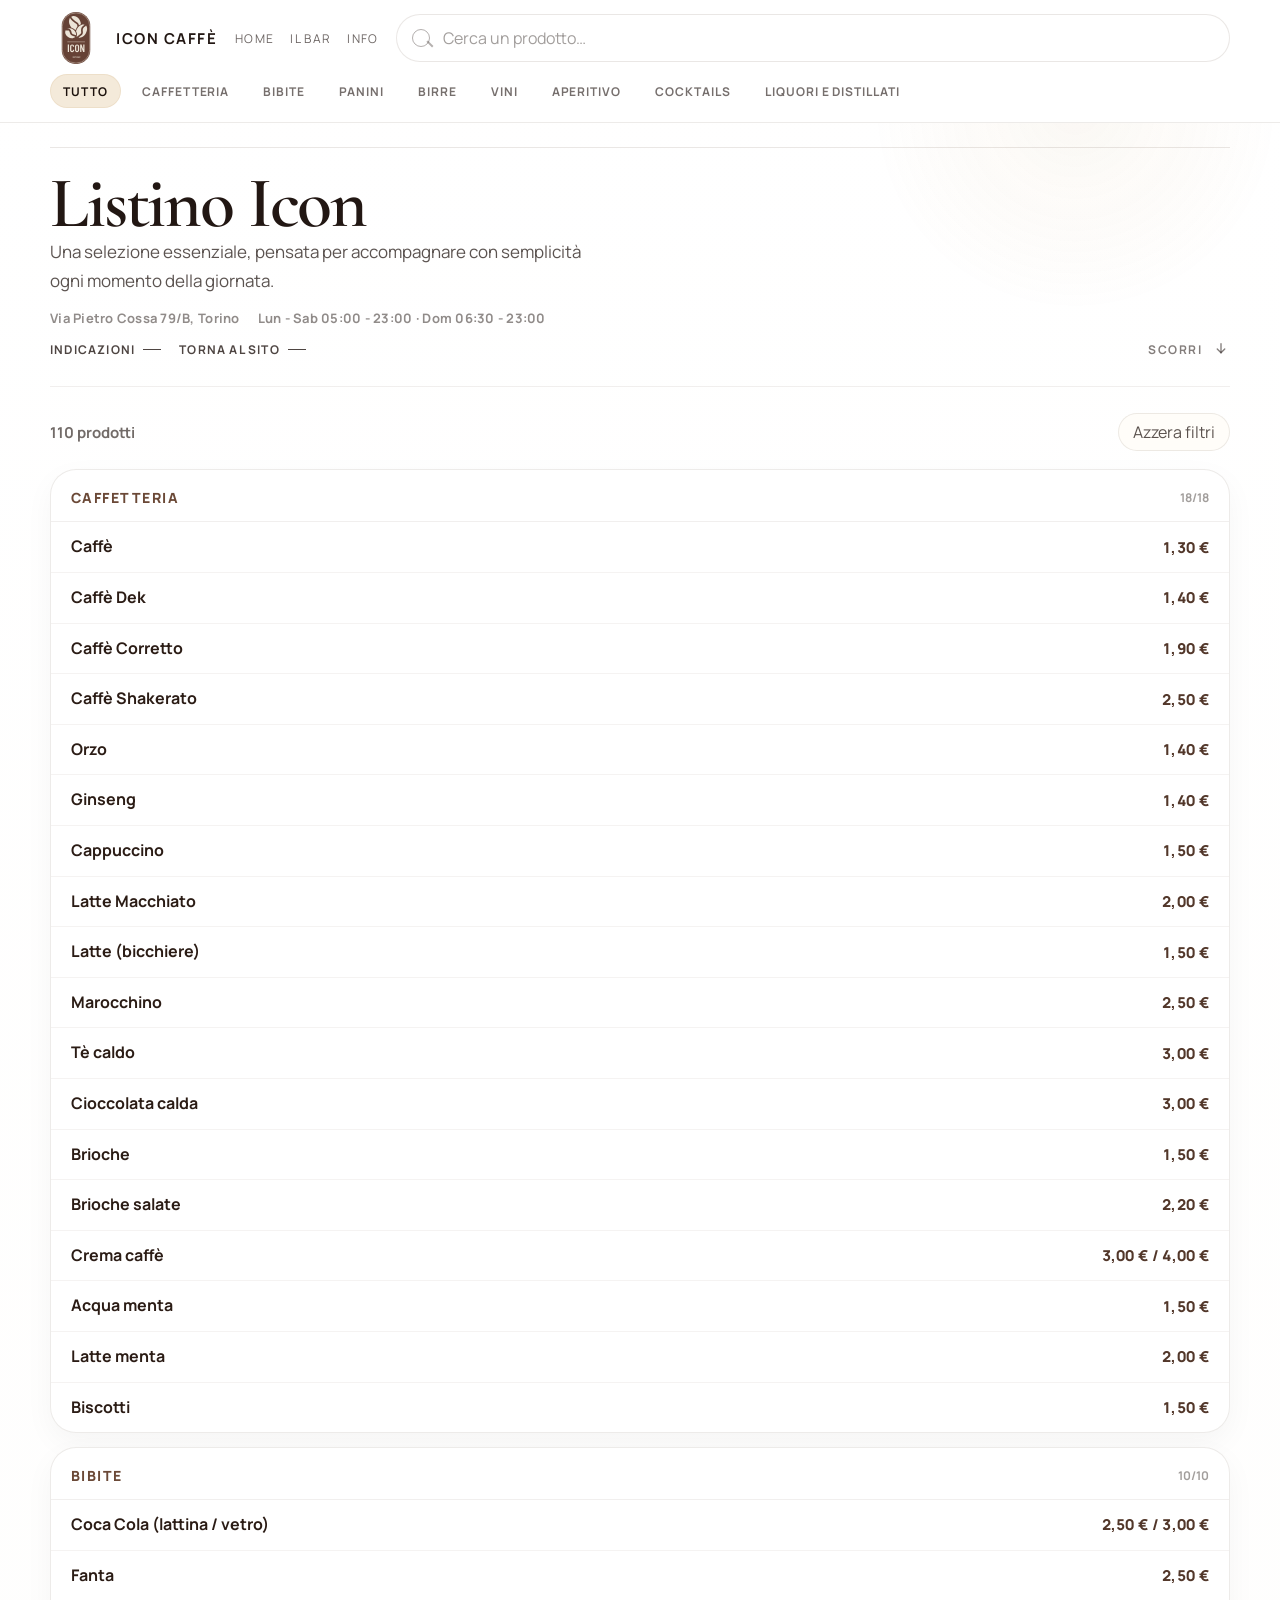
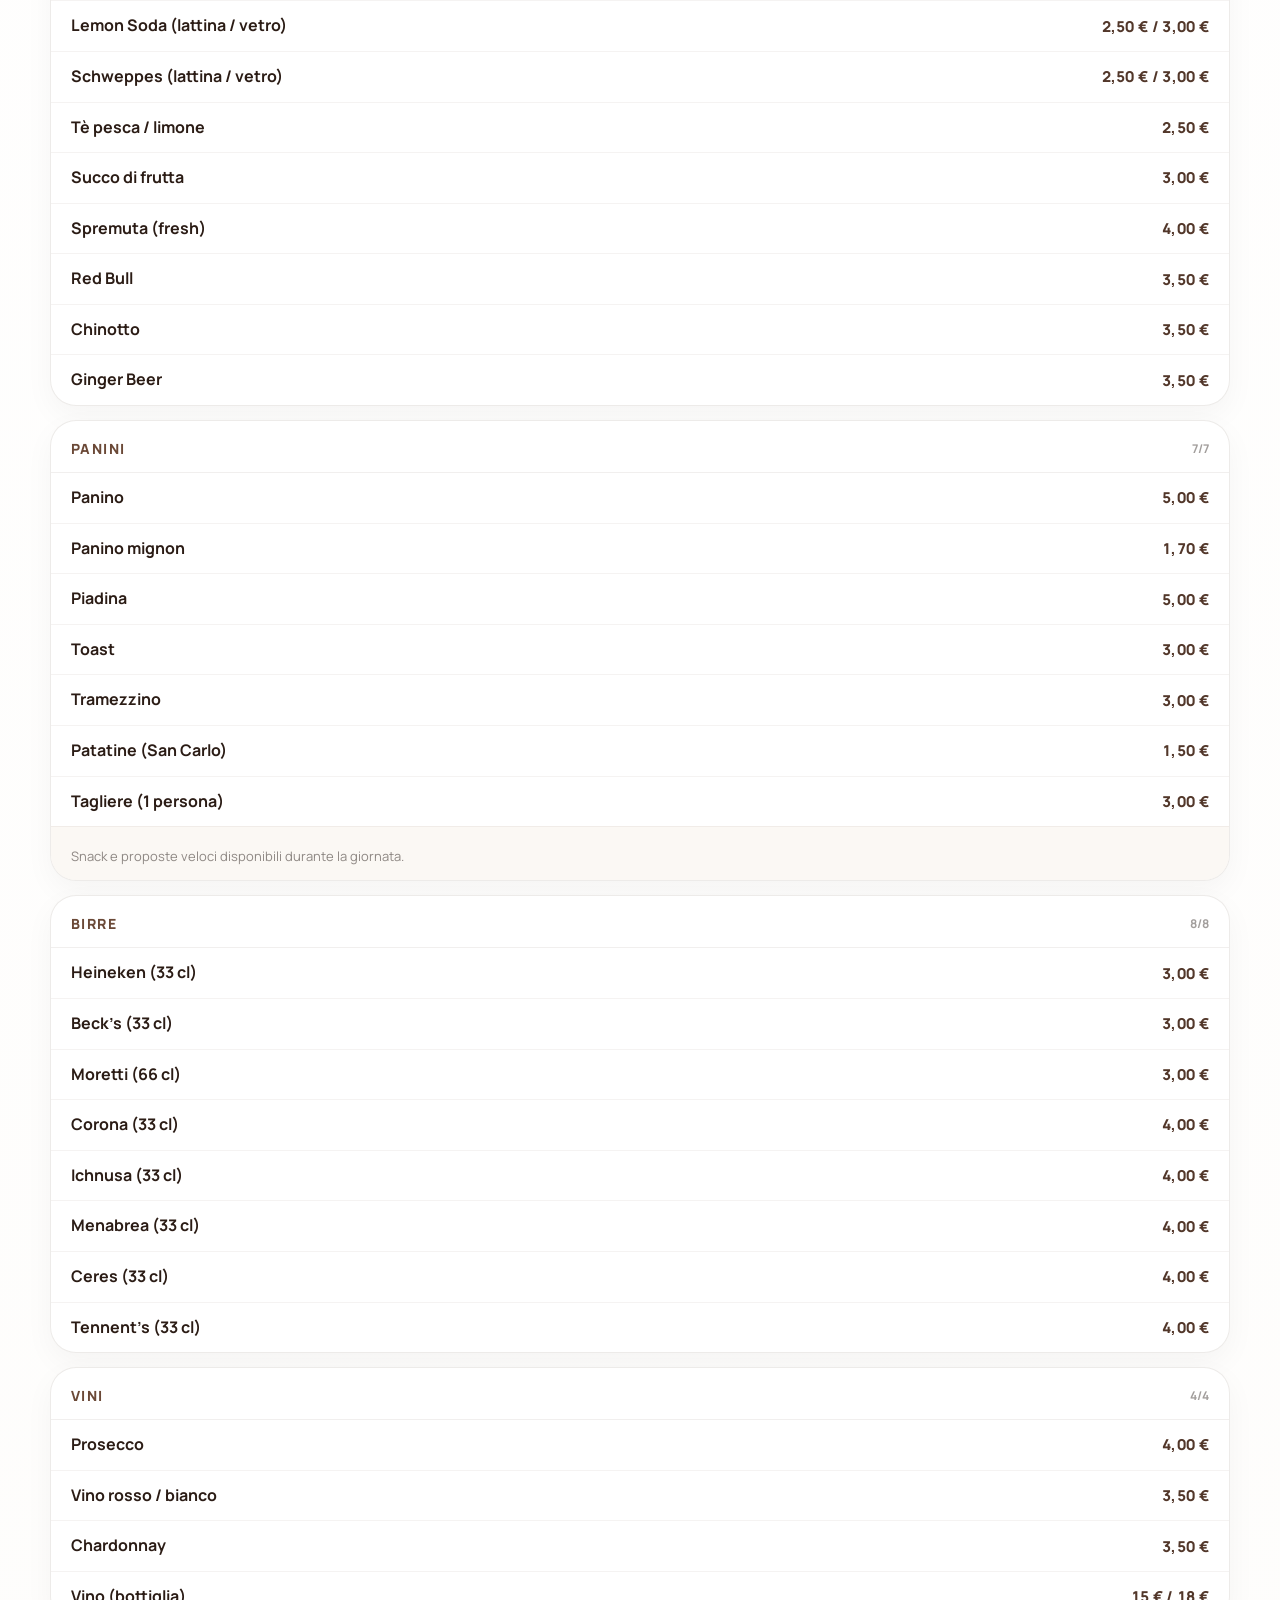
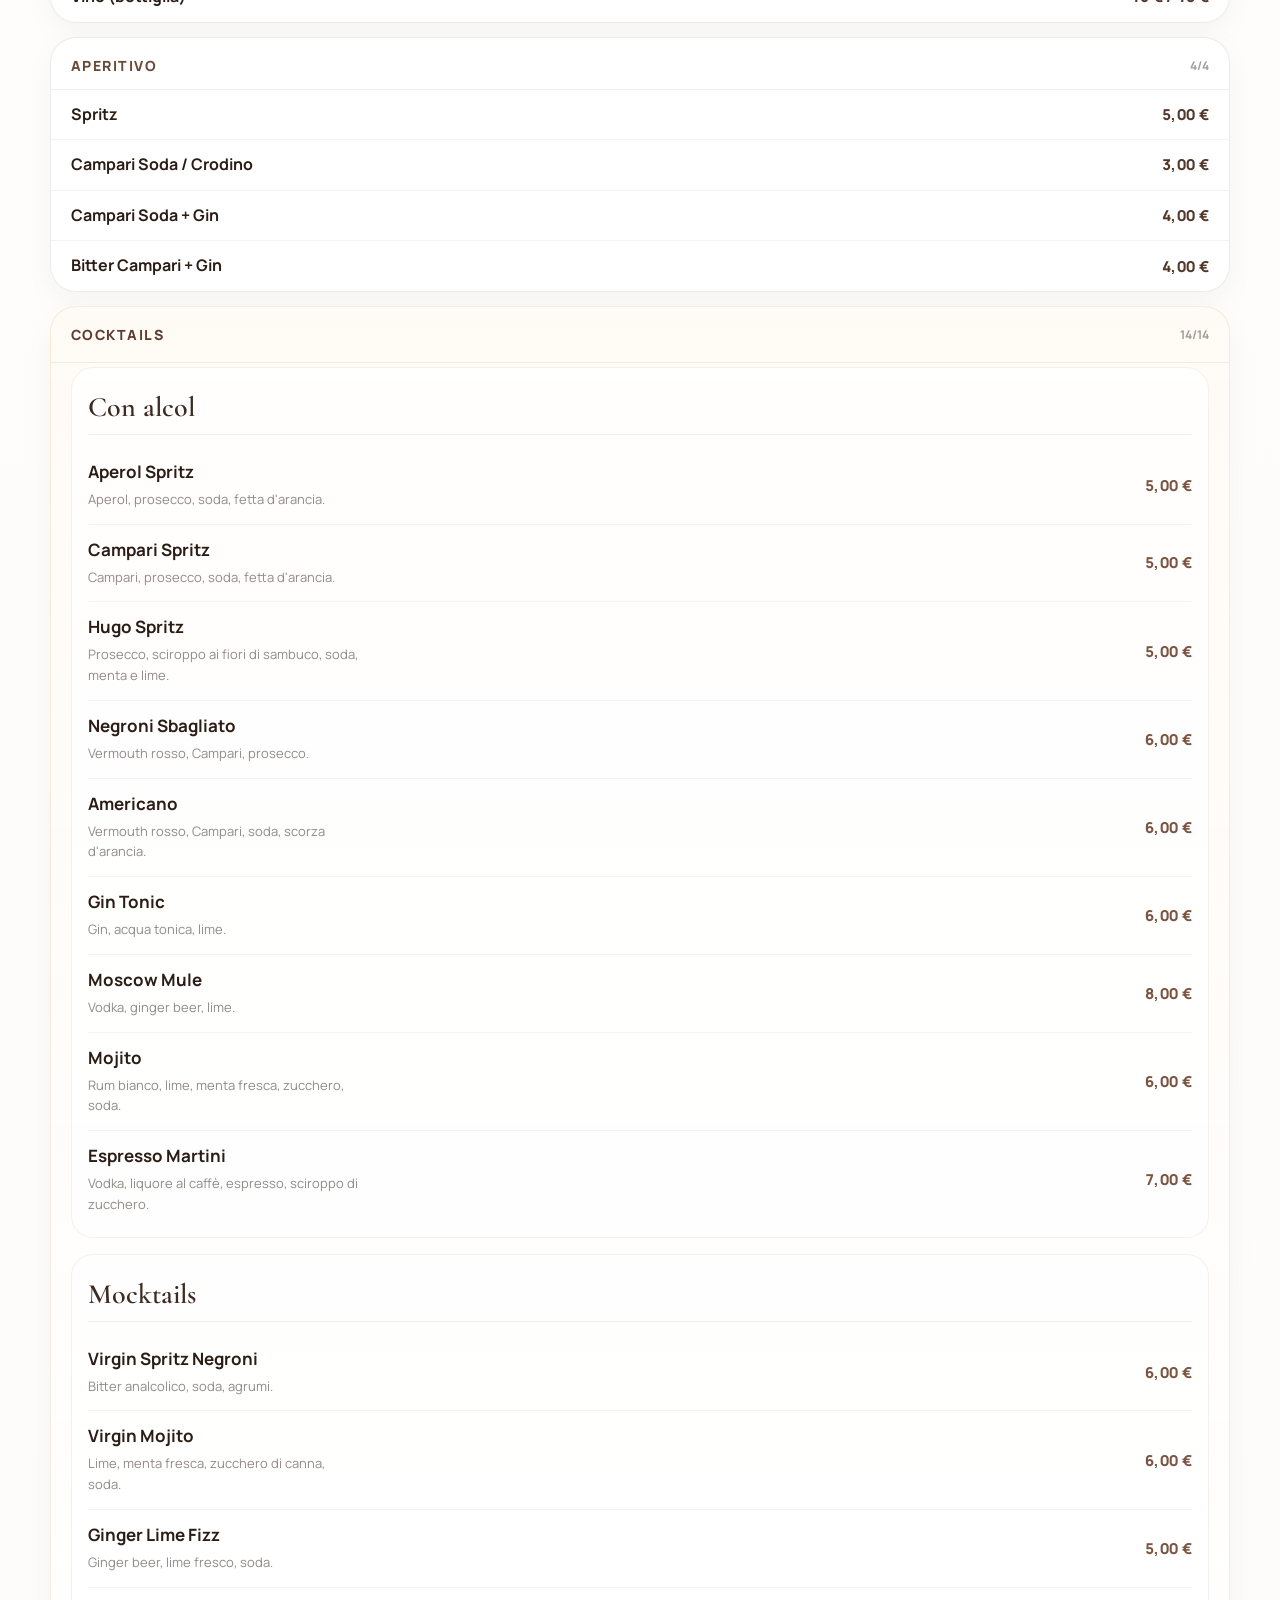
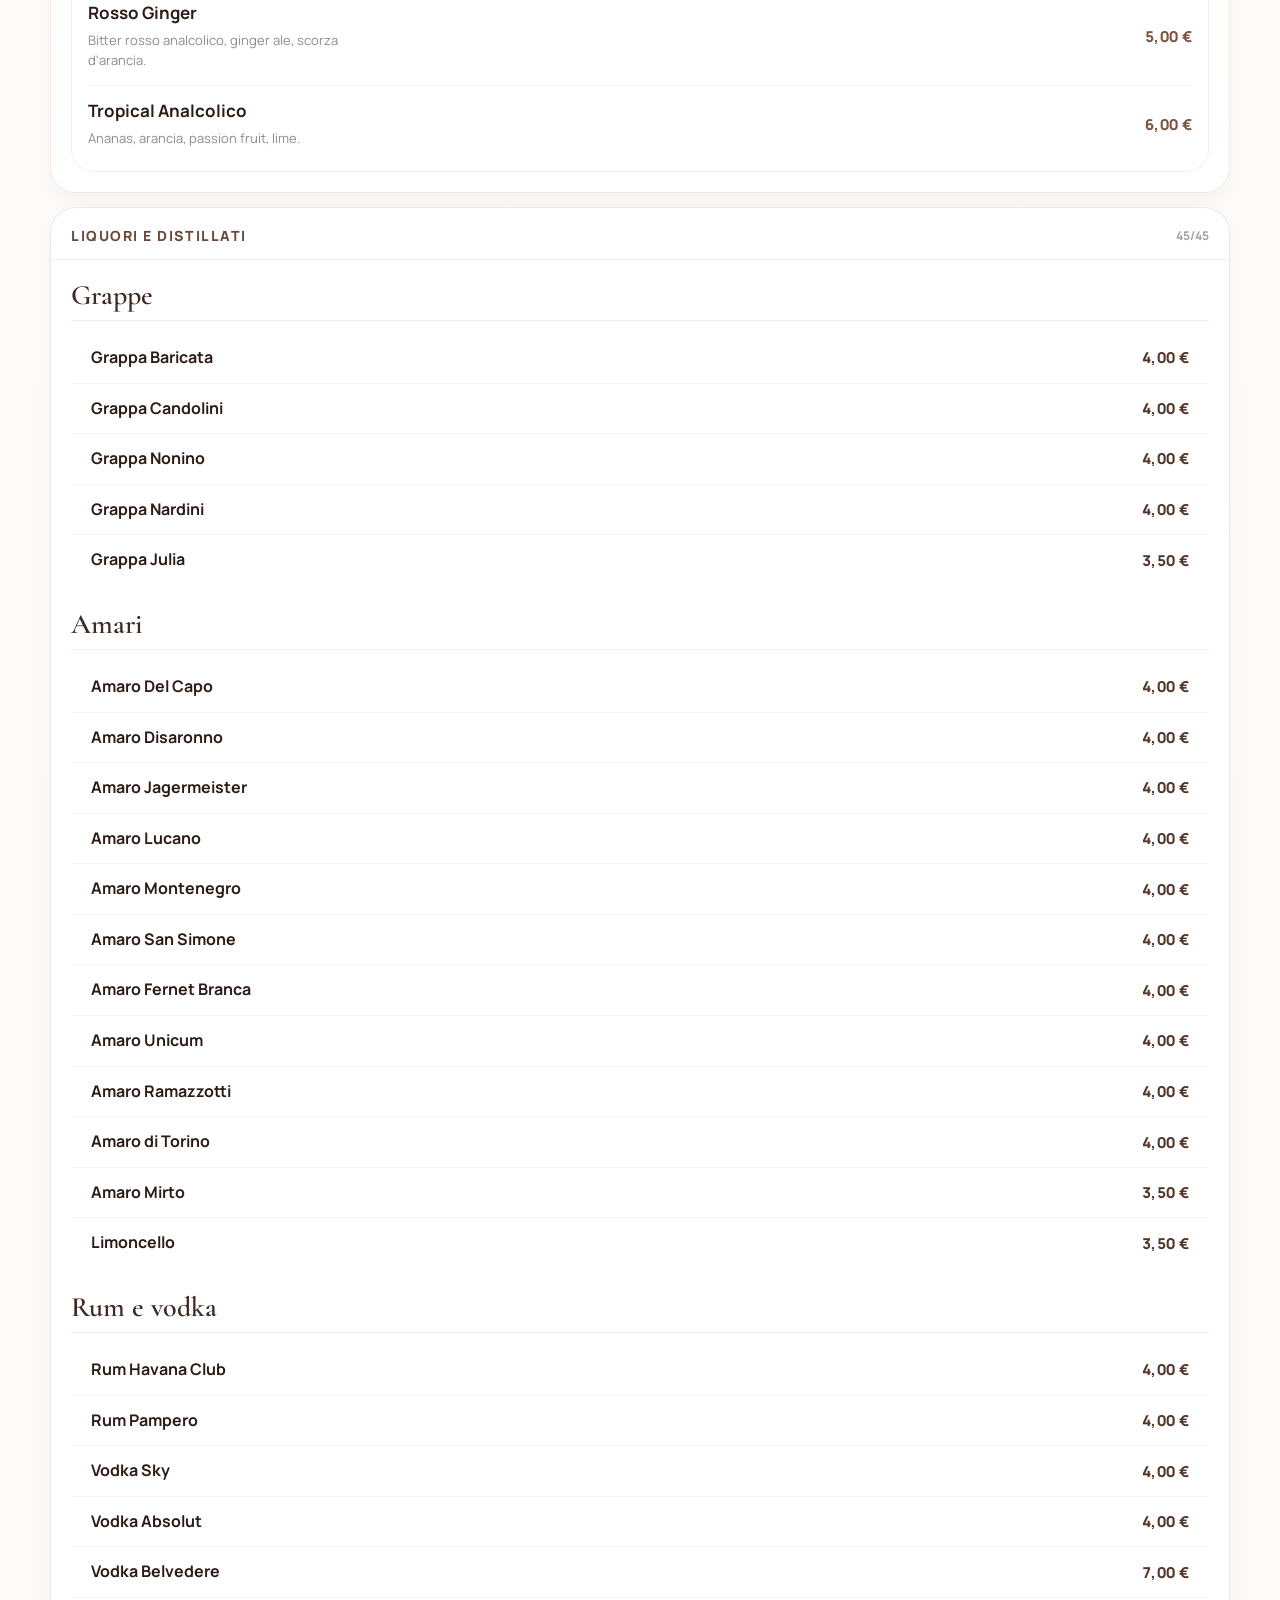
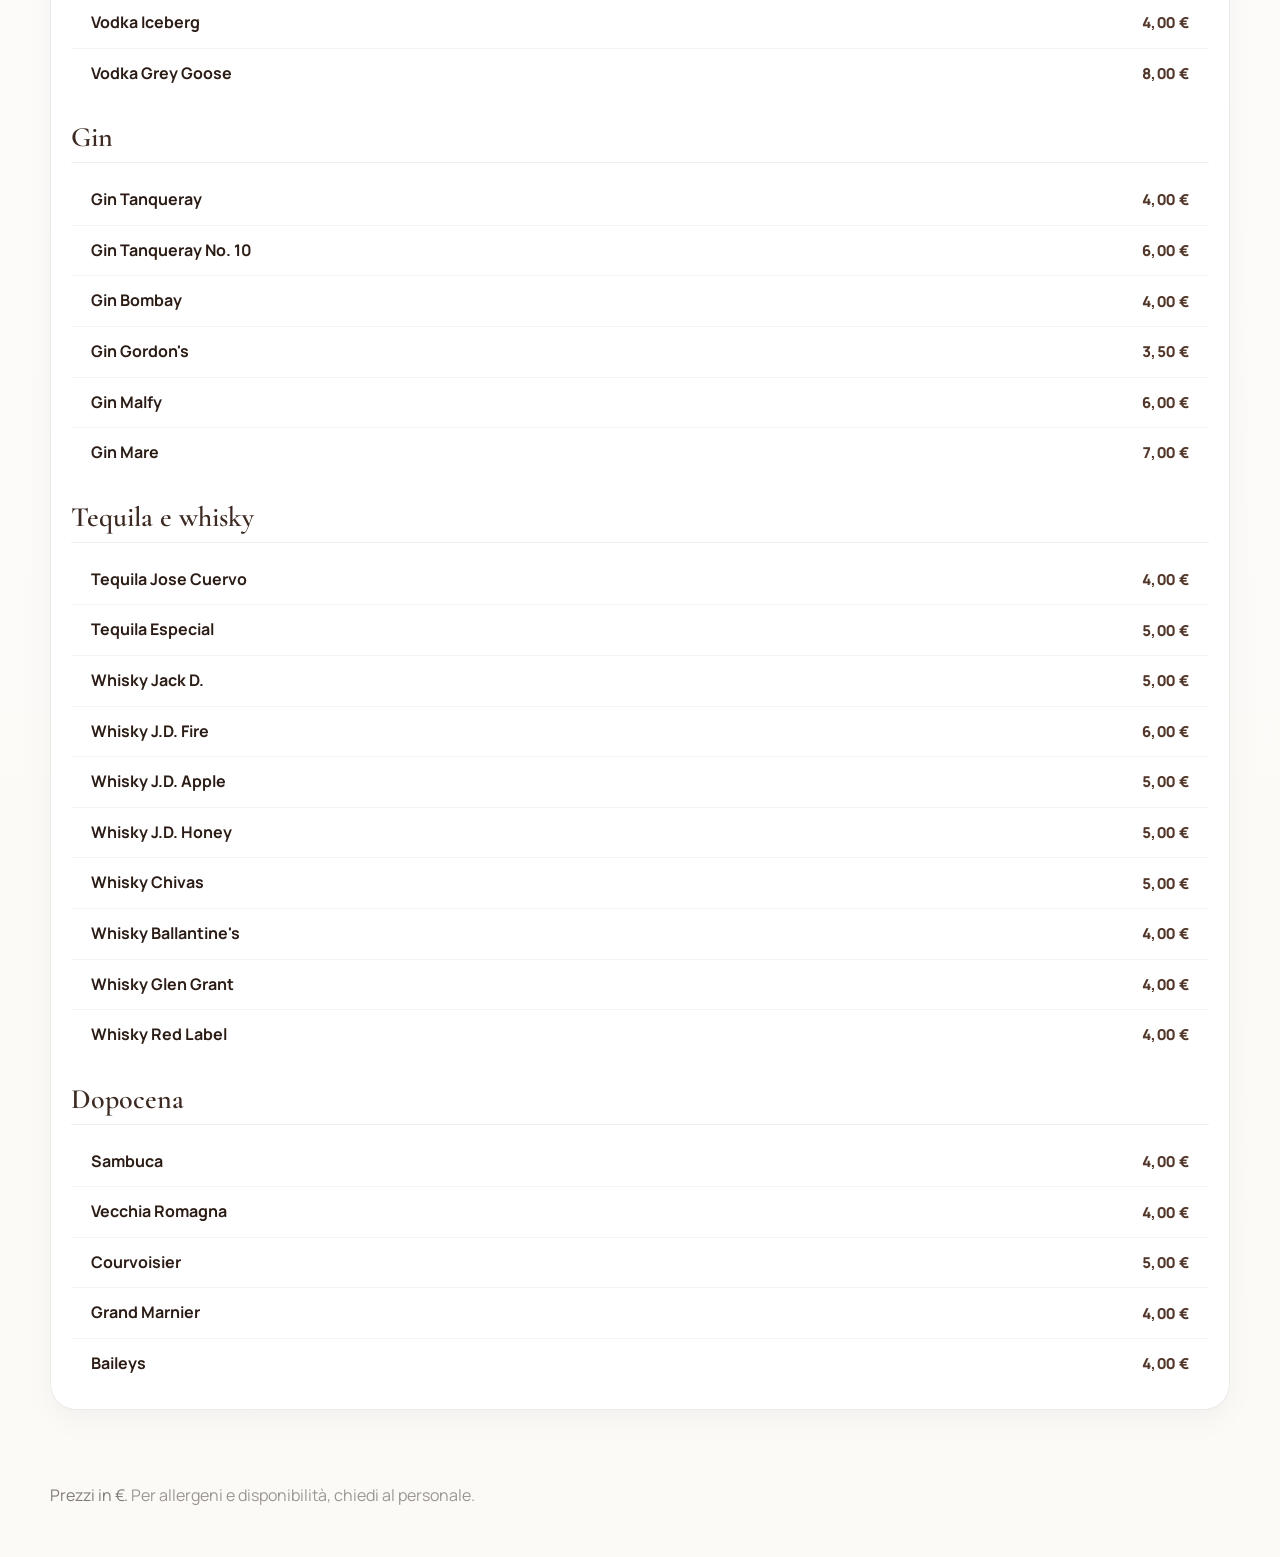
==== commit 60c2be9d: "Refine ICON homepage and menu experience" ====
--- a/public/menu/index.html
+++ b/public/menu/index.html
@@ -33,7 +33,7 @@
       href="https://fonts.googleapis.com/css2?family=Cormorant+Garamond:wght@500;600;700&family=Manrope:wght@400;500;600;700;800&display=swap"
       rel="stylesheet"
     />
-    <link rel="stylesheet" href="../styles.css?v=20260618h" />
+    <link rel="stylesheet" href="../styles.css?v=20260619e" />
   </head>
   <body class="page page--menu">
     <header class="menu-topbar" role="banner">
@@ -76,7 +76,7 @@
         <div class="container">
           <div class="menu-hero__panel" data-reveal>
             <div class="menu-hero__intro">
-              <h1 class="menu-hero__title">Listino di ICON</h1>
+              <h1 class="menu-hero__title">Listino Icon</h1>
               <p class="menu-hero__lead">
                 Una selezione essenziale, pensata per accompagnare con semplicità ogni momento della giornata.
               </p>
@@ -121,6 +121,6 @@
       </div>
     </footer>
 
-    <script type="module" src="../app.js?v=20260618h"></script>
+    <script type="module" src="../app.js?v=20260619e"></script>
   </body>
 </html>
--- a/public/styles.css
+++ b/public/styles.css
@@ -100,14 +100,15 @@
   align-items: center;
   justify-content: center;
   gap: 10px;
-  min-height: 52px;
-  padding: 0 22px;
+  min-height: 50px;
+  padding: 0 24px;
   border-radius: 999px;
   border: 1px solid rgba(84, 57, 43, 0.12);
   text-decoration: none;
-  font-size: 13px;
+  font-size: 12px;
   font-weight: 700;
-  letter-spacing: 0.04em;
+  letter-spacing: 0.11em;
+  text-transform: uppercase;
   white-space: nowrap;
   transition:
     transform 180ms ease,
@@ -134,27 +135,28 @@
 
 .btn--primary {
   color: #1d120c;
-  border-color: rgba(198, 154, 97, 0.36);
-  background: linear-gradient(180deg, #f3e2ca 0%, #e7c79b 100%);
-  box-shadow: 0 12px 28px rgba(198, 154, 97, 0.18);
+  border-color: rgba(255, 244, 231, 0.28);
+  background: rgba(247, 239, 229, 0.96);
+  box-shadow: 0 14px 34px rgba(11, 7, 5, 0.16);
 }
 
 .btn--primary:hover,
 .btn--primary:focus-visible {
-  box-shadow: 0 16px 32px rgba(198, 154, 97, 0.22);
+  background: #fff7ee;
+  box-shadow: 0 18px 38px rgba(11, 7, 5, 0.2);
 }
 
 .btn--secondary {
   color: var(--text-inverse);
-  border-color: rgba(255, 241, 222, 0.18);
-  background: rgba(255, 247, 238, 0.06);
-  backdrop-filter: blur(10px);
+  border-color: rgba(255, 241, 222, 0.14);
+  background: rgba(255, 247, 238, 0.04);
+  backdrop-filter: blur(12px);
 }
 
 .btn--secondary:hover,
 .btn--secondary:focus-visible {
-  background: rgba(255, 247, 238, 0.1);
-  border-color: rgba(255, 241, 222, 0.28);
+  background: rgba(255, 247, 238, 0.09);
+  border-color: rgba(255, 241, 222, 0.22);
 }
 
 .btn--tertiary {
@@ -187,9 +189,9 @@
 }
 
 .sitebar {
-  background: linear-gradient(180deg, rgba(16, 10, 7, 0.82), rgba(16, 10, 7, 0.26));
-  border-bottom: 1px solid rgba(255, 240, 220, 0.1);
-  backdrop-filter: blur(18px);
+  background: linear-gradient(180deg, rgba(16, 10, 7, 0.6), rgba(16, 10, 7, 0.08));
+  border-bottom: 1px solid rgba(255, 240, 220, 0.06);
+  backdrop-filter: blur(10px);
 }
 
 .sitebar.is-scrolled,
@@ -203,14 +205,14 @@
   align-items: center;
   justify-content: space-between;
   gap: 18px;
-  padding: 16px 0;
+  padding: 20px 0;
 }
 
 .sitebar__brand,
 .brandmark {
   display: inline-flex;
   align-items: center;
-  gap: 12px;
+  gap: 14px;
   text-decoration: none;
   flex: 0 0 auto;
 }
@@ -218,8 +220,8 @@
 .sitebar__logo,
 .brandmark__logo,
 .sitefooter__logo {
-  width: 44px;
-  height: 44px;
+  width: 52px;
+  height: 52px;
   border-radius: 0;
   padding: 0;
   background: transparent;
@@ -229,9 +231,9 @@
 
 .sitebar__wordmark,
 .brandmark__label {
-  font-size: 14px;
+  font-size: 15px;
   font-weight: 700;
-  letter-spacing: 0.06em;
+  letter-spacing: 0.1em;
   text-transform: uppercase;
   color: var(--text-inverse);
 }
@@ -239,7 +241,7 @@
 .sitebar__nav {
   display: none;
   align-items: center;
-  gap: 18px;
+  gap: 28px;
 }
 
 .sitebar__actions {
@@ -248,11 +250,26 @@
 }
 
 .sitebar__link {
-  color: rgba(245, 238, 229, 0.78);
-  font-size: 12px;
-  letter-spacing: 0.08em;
+  position: relative;
+  color: rgba(245, 238, 229, 0.74);
+  font-size: 11px;
+  letter-spacing: 0.14em;
   text-transform: uppercase;
   text-decoration: none;
+}
+
+.sitebar__link::after {
+  content: "";
+  position: absolute;
+  left: 0;
+  bottom: -10px;
+  width: 100%;
+  height: 1px;
+  background: rgba(255, 247, 238, 0.78);
+  transform: scaleX(0.4);
+  transform-origin: left;
+  opacity: 0;
+  transition: transform 180ms ease, opacity 180ms ease;
 }
 
 .sitebar__link:hover,
@@ -260,28 +277,37 @@
   color: #fff6ea;
 }
 
+.sitebar__link:hover::after,
+.sitebar__link:focus-visible::after {
+  transform: scaleX(1);
+  opacity: 1;
+}
+
 .sitebar__cta {
   display: inline-flex;
   align-items: center;
-  gap: 8px;
+  justify-content: center;
+  min-height: 40px;
+  padding: 0 20px;
+  border-radius: 999px;
+  border: 1px solid rgba(255, 241, 222, 0.16);
+  background: rgba(255, 247, 238, 0.03);
   color: rgba(245, 238, 229, 0.88);
-  font-size: 12px;
+  font-size: 11px;
   font-weight: 700;
-  letter-spacing: 0.1em;
+  letter-spacing: 0.14em;
   text-transform: uppercase;
   text-decoration: none;
-}
-
-.sitebar__cta::after {
-  content: "";
-  width: 18px;
-  height: 1px;
-  background: currentColor;
+  transition:
+    transform 180ms ease,
+    background-color 180ms ease,
+    border-color 180ms ease,
+    opacity 180ms ease;
 }
 
 .hero {
   position: relative;
-  min-height: 84svh;
+  min-height: 100svh;
   display: flex;
   align-items: stretch;
   overflow: hidden;
@@ -296,37 +322,44 @@
 }
 
 .hero__backdrop {
-  background: url("./assets/bg.png") center center / cover no-repeat;
+  background: url("./assets/bg.png") 64% center / cover no-repeat;
   transform-origin: center top;
   will-change: transform;
+  filter: saturate(0.88) contrast(1.06) brightness(0.82);
 }
 
 .hero__overlay {
   background:
-    radial-gradient(circle at 78% 18%, rgba(255, 206, 142, 0.2), transparent 20%),
-    linear-gradient(180deg, rgba(12, 8, 6, 0.18) 0%, rgba(12, 8, 6, 0.48) 42%, rgba(12, 8, 6, 0.88) 100%);
+    radial-gradient(circle at 72% 18%, rgba(244, 193, 130, 0.14), transparent 16%),
+    radial-gradient(circle at 26% 34%, rgba(12, 8, 6, 0.08), transparent 22%),
+    linear-gradient(90deg, rgba(11, 8, 6, 0.76) 0%, rgba(11, 8, 6, 0.52) 28%, rgba(11, 8, 6, 0.18) 56%, rgba(11, 8, 6, 0.44) 100%),
+    linear-gradient(180deg, rgba(12, 8, 6, 0.22) 0%, rgba(12, 8, 6, 0.28) 46%, rgba(12, 8, 6, 0.76) 100%);
 }
 
 .hero__inner {
   position: relative;
   display: grid;
   align-content: center;
-  gap: clamp(26px, 4vw, 40px);
-  min-height: 84svh;
-  padding: clamp(88px, 10vw, 116px) 0 clamp(58px, 7vw, 88px);
-}
-
-.hero__content,
-.hero-panel {
+  gap: clamp(20px, 4vw, 30px);
+  min-height: 100svh;
+  padding: clamp(132px, 14vw, 164px) 0 clamp(70px, 8vw, 92px);
+}
+
+.hero__content {
   position: relative;
   z-index: 1;
 }
 
 .hero__content {
   display: grid;
-  gap: 26px;
+  gap: 30px;
   align-content: start;
-  max-width: 44rem;
+  max-width: 41rem;
+}
+
+.hero__copy {
+  display: grid;
+  gap: 16px;
 }
 
 .section-header__kicker,
@@ -356,15 +389,29 @@
 }
 
 .hero__title {
-  font-size: clamp(72px, 10.2vw, 118px);
-  max-width: 5.2ch;
-  text-wrap: balance;
+  display: grid;
+  font-size: clamp(80px, 8.8vw, 118px);
+  line-height: 0.84;
+  max-width: none;
+}
+
+.hero__title span:first-child {
+  display: block;
+}
+
+.hero__title span:last-child {
+  display: block;
+  margin-top: -0.22em;
+  margin-left: clamp(48px, 7vw, 94px);
+  font-size: 0.78em;
+  font-style: italic;
+  font-weight: 500;
 }
 
 .hero__subtitle {
-  margin: 16px 0 0;
-  font-size: clamp(20px, 2.4vw, 28px);
-  color: rgba(245, 238, 229, 0.92);
+  margin: 0;
+  font-size: clamp(19px, 1.9vw, 23px);
+  color: rgba(245, 238, 229, 0.9);
   max-width: 18ch;
 }
 
@@ -379,10 +426,10 @@
 }
 
 .hero__lead {
-  max-width: 33rem;
+  max-width: 28rem;
   margin: 0;
-  color: rgba(245, 238, 229, 0.8);
-  font-size: 17px;
+  color: rgba(245, 238, 229, 0.7);
+  font-size: 16px;
 }
 
 .hero__actions,
@@ -395,37 +442,74 @@
 }
 
 .hero__actions {
-  margin-top: 6px;
-}
-
-.hero__meta {
-  display: flex;
-  flex-wrap: wrap;
-  gap: 14px;
-  padding-top: 4px;
-}
-
-.hero-meta__item {
+  align-items: center;
+  margin-top: 0;
+}
+
+.hero__textlink {
   display: inline-flex;
   align-items: center;
-  min-height: 0;
-  padding: 0;
-  border-radius: 0;
-  border: 0;
-  background: transparent;
+  gap: 10px;
+  color: rgba(245, 238, 229, 0.8);
   font-size: 12px;
   font-weight: 700;
-  letter-spacing: 0.1em;
+  letter-spacing: 0.12em;
   text-transform: uppercase;
-  color: rgba(245, 238, 229, 0.64);
-}
-
-.hero-meta__item::before {
+  text-decoration: none;
+}
+
+.hero__textlink::after {
+  content: "";
+  width: 26px;
+  height: 1px;
+  background: currentColor;
+}
+
+.hero__details {
+  display: inline-flex;
+  flex-wrap: wrap;
+  gap: 10px 18px;
+  color: rgba(245, 238, 229, 0.68);
+  font-size: 13px;
+  line-height: 1.6;
+}
+
+.hero__details span {
+  display: inline-flex;
+  align-items: center;
+  gap: 18px;
+}
+
+.hero__details span + span::before {
   content: "";
   width: 28px;
   height: 1px;
-  margin-right: 10px;
-  background: rgba(245, 238, 229, 0.34);
+  background: rgba(245, 238, 229, 0.22);
+}
+
+.hero__scrollcue {
+  display: inline-flex;
+  align-items: center;
+  justify-content: center;
+  width: 42px;
+  height: 42px;
+  border-radius: 999px;
+  border: 1px solid rgba(245, 238, 229, 0.14);
+  background: rgba(255, 247, 238, 0.04);
+  color: rgba(245, 238, 229, 0.72);
+  text-decoration: none;
+  backdrop-filter: blur(8px);
+}
+
+.hero__scrollcue svg {
+  width: 18px;
+  height: 18px;
+  stroke: currentColor;
+  fill: none;
+  stroke-width: 1.8;
+  stroke-linecap: round;
+  stroke-linejoin: round;
+  animation: scroll-nudge 1.6s ease-in-out infinite;
 }
 
 .menu-preview-chip,
@@ -443,74 +527,13 @@
   color: rgba(245, 238, 229, 0.76);
 }
 
-.hero-panel {
-  align-self: start;
-  margin-top: 0;
-  padding: 24px 0 0;
-  max-width: 21rem;
-  border-radius: 0;
-  background: transparent;
-  border: 0;
-  border-top: 1px solid rgba(255, 245, 231, 0.24);
-  box-shadow: none;
-  backdrop-filter: none;
-}
-
-.hero-panel__label {
-  display: inline-flex;
-  font-size: 11px;
-  font-weight: 700;
-  letter-spacing: 0.12em;
-  text-transform: uppercase;
-  color: rgba(245, 238, 229, 0.62);
-}
-
-.hero-panel__list {
-  display: grid;
-  gap: 12px;
-  margin-top: 14px;
-}
-
-.hero-panel__row {
-  display: grid;
-  gap: 4px;
-}
-
-.hero-panel__row span {
-  font-size: 10px;
-  font-weight: 700;
-  letter-spacing: 0.12em;
-  text-transform: uppercase;
-  color: rgba(245, 238, 229, 0.46);
-}
-
-.hero-panel__row strong,
-.hero-panel__row a {
-  font-size: 16px;
-  line-height: 1.5;
-  color: rgba(255, 247, 238, 0.88);
-  text-decoration: none;
-}
-
-.hero-panel__footer {
-  margin-top: 18px;
-}
-
-.hero-panel__row a:hover,
-.hero-panel__row a:focus-visible,
 .info-card__value--link:hover,
 .info-card__value--link:focus-visible,
 .sitefooter__links a:hover,
-.sitefooter__links a:focus-visible {
+.sitefooter__links a:focus-visible,
+.hero__textlink:hover,
+.hero__textlink:focus-visible {
   text-decoration: underline;
-}
-
-.hero-panel__cta {
-  display: inline-flex;
-  font-size: 13px;
-  font-weight: 700;
-  color: var(--accent-strong);
-  text-decoration: none;
 }
 
 .section {
@@ -951,16 +974,37 @@
 }
 
 .menu-topbar__links a {
+  position: relative;
   text-decoration: none;
   font-size: 12px;
-  letter-spacing: 0.08em;
+  letter-spacing: 0.11em;
   text-transform: uppercase;
   color: rgba(34, 23, 19, 0.66);
+}
+
+.menu-topbar__links a::after {
+  content: "";
+  position: absolute;
+  left: 0;
+  bottom: -8px;
+  width: 100%;
+  height: 1px;
+  background: rgba(34, 23, 19, 0.72);
+  transform: scaleX(0.4);
+  transform-origin: left;
+  opacity: 0;
+  transition: transform 180ms ease, opacity 180ms ease;
 }
 
 .menu-topbar__links a:hover,
 .menu-topbar__links a:focus-visible {
   color: var(--text);
+}
+
+.menu-topbar__links a:hover::after,
+.menu-topbar__links a:focus-visible::after {
+  transform: scaleX(1);
+  opacity: 1;
 }
 
 .menu-topbar .brandmark__label {
@@ -1164,7 +1208,9 @@
 .menu-hero__links a:focus-visible,
 .sitebar__cta:hover,
 .sitebar__cta:focus-visible {
-  opacity: 0.7;
+  opacity: 1;
+  background: rgba(255, 247, 238, 0.08);
+  border-color: rgba(255, 241, 222, 0.24);
 }
 
 .menu-scrollcue {
@@ -1315,6 +1361,58 @@
   color: #3d2b23;
   padding: 6px 0 8px;
   border-bottom: 1px solid rgba(84, 57, 43, 0.08);
+}
+
+.section-card--cocktails {
+  border-color: rgba(198, 154, 97, 0.18);
+  background:
+    linear-gradient(180deg, rgba(255, 250, 244, 0.96), rgba(255, 255, 255, 1));
+}
+
+.section-card--cocktails .section-card__header {
+  padding-bottom: 18px;
+}
+
+.section-card--cocktails .section-card__title {
+  color: #5d3d30;
+}
+
+.section-card--cocktails .section-card__groups {
+  gap: 16px;
+  padding-top: 4px;
+}
+
+.items-group--cocktails {
+  padding: 16px 16px 8px;
+  border-radius: 22px;
+  background: rgba(255, 255, 255, 0.82);
+  border: 1px solid rgba(84, 57, 43, 0.07);
+}
+
+.items-group--cocktails .items-group__title {
+  padding-bottom: 10px;
+}
+
+.section-card--cocktails .item {
+  padding-left: 0;
+  padding-right: 0;
+}
+
+.section-card--cocktails .item__name {
+  font-size: 17px;
+}
+
+.section-card--cocktails .item__desc {
+  max-width: 34ch;
+  font-size: 13px;
+  line-height: 1.6;
+}
+
+.section-card--cocktails .item__price {
+  min-width: 64px;
+  justify-content: flex-end;
+  padding-left: 14px;
+  color: #7b5442;
 }
 
 .item {
@@ -1445,7 +1543,7 @@
   }
 
   to {
-    transform: scale(1.05) translate3d(0, -16px, 0);
+    transform: scale(1.06) translate3d(-18px, -14px, 0);
   }
 }
 
@@ -1489,8 +1587,8 @@
   }
 
   .hero__inner {
-    grid-template-columns: minmax(0, 1.16fr) minmax(280px, 0.84fr);
-    align-items: start;
+    grid-template-columns: minmax(0, 1fr);
+    align-items: end;
   }
 
   .services-grid {
@@ -1552,8 +1650,8 @@
   }
 
   .section-card__groups {
-    grid-template-columns: repeat(2, minmax(0, 1fr));
-    gap: 20px 24px;
+    grid-template-columns: minmax(0, 1fr);
+    gap: 16px;
   }
 
   .menu-preview__grid {
@@ -1583,42 +1681,42 @@
 
 @media (max-width: 699px) {
   .hero {
-    min-height: auto;
+    min-height: 100svh;
   }
 
   .hero__inner {
-    min-height: auto;
-    padding-top: 108px;
-    padding-bottom: 58px;
+    min-height: 100svh;
+    padding-top: 126px;
+    padding-bottom: 68px;
   }
 
   .hero__title {
-    font-size: clamp(64px, 24vw, 96px);
-    max-width: 4.8ch;
+    font-size: clamp(62px, 22vw, 92px);
+  }
+
+  .hero__title span:last-child {
+    margin-top: -0.18em;
+    margin-left: 0.62em;
+    font-size: 0.72em;
   }
 
   .hero__subtitle {
     font-size: 18px;
-    max-width: 15ch;
+    max-width: 14ch;
   }
 
   .hero__lead {
     font-size: 16px;
-    max-width: 24rem;
-  }
-
-  .hero__meta {
-    gap: 14px;
-  }
-
-  .hero-meta__item::before {
-    width: 18px;
-    margin-right: 8px;
-  }
-
-  .hero-panel {
-    margin-top: 2px;
-    max-width: none;
+    max-width: 23rem;
+  }
+
+  .hero__details {
+    display: grid;
+    gap: 10px;
+  }
+
+  .hero__details span + span::before {
+    display: none;
   }
 
   .split-section__media {
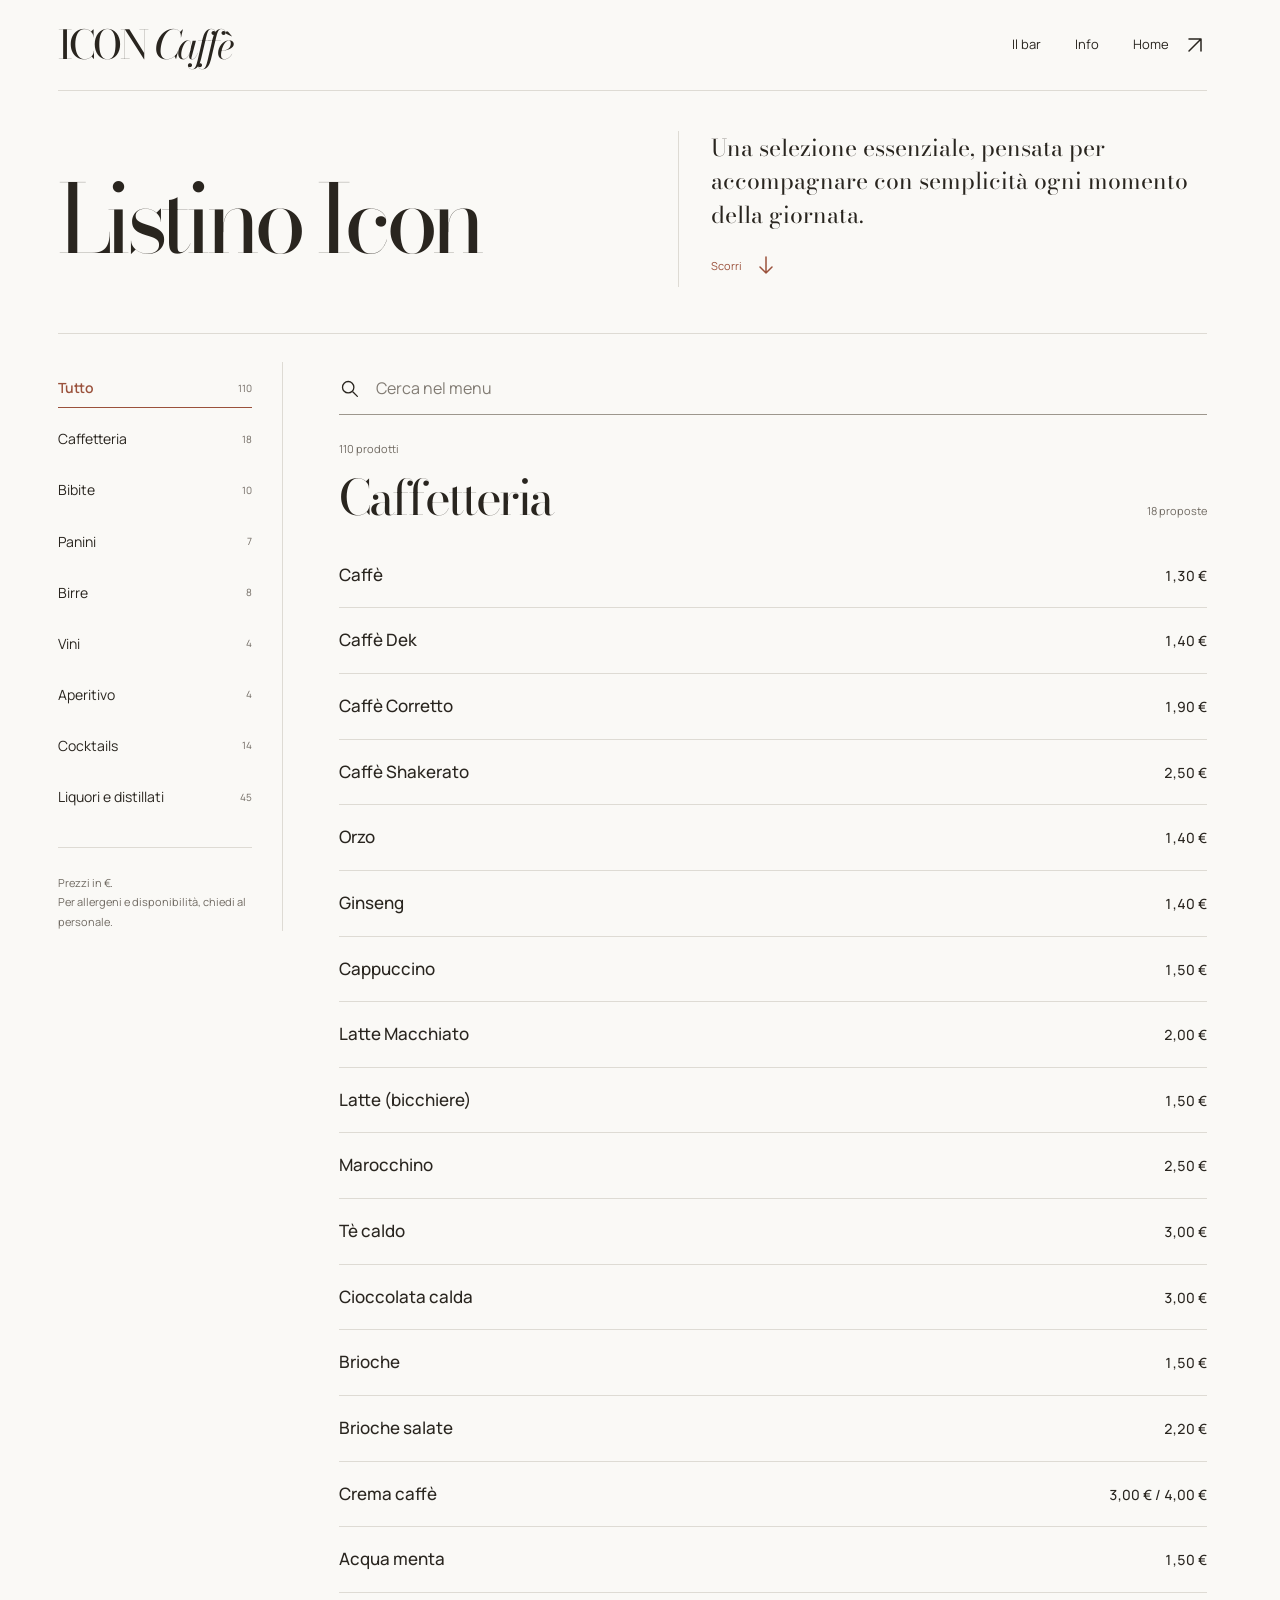
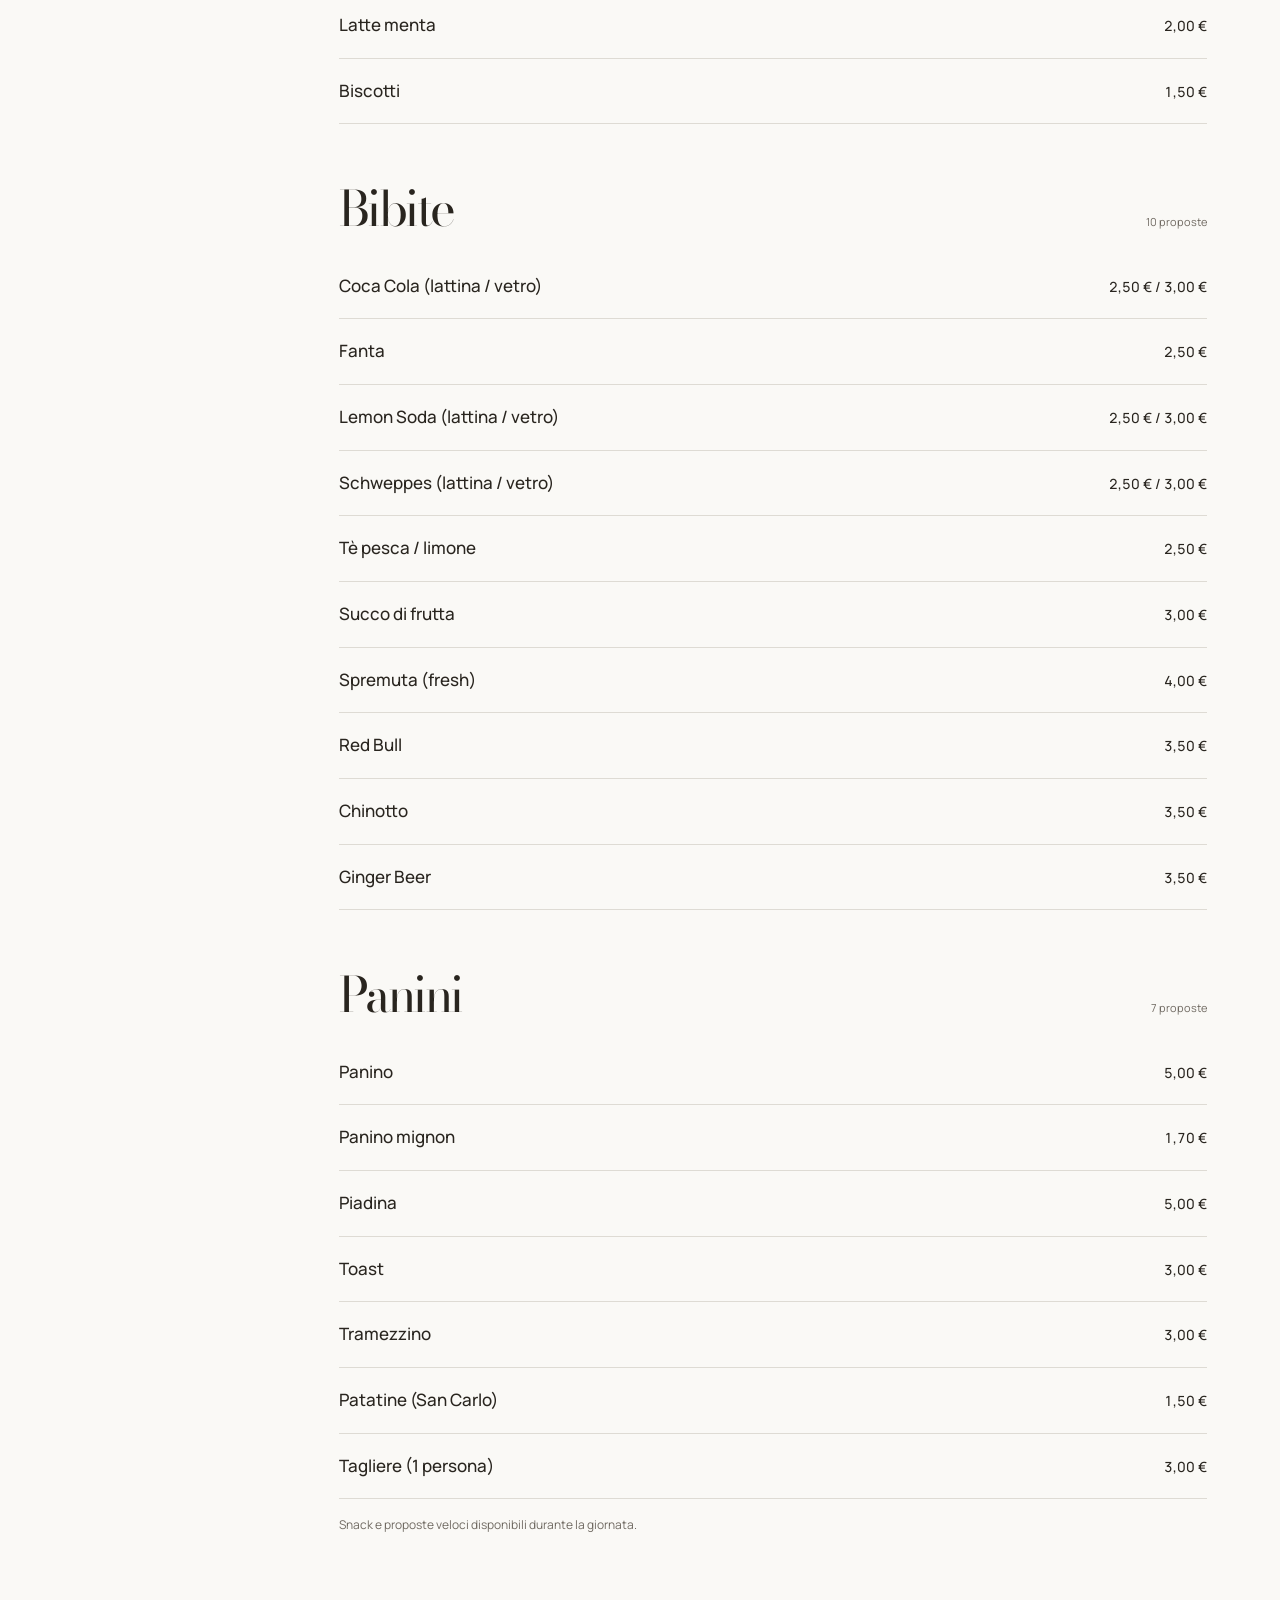
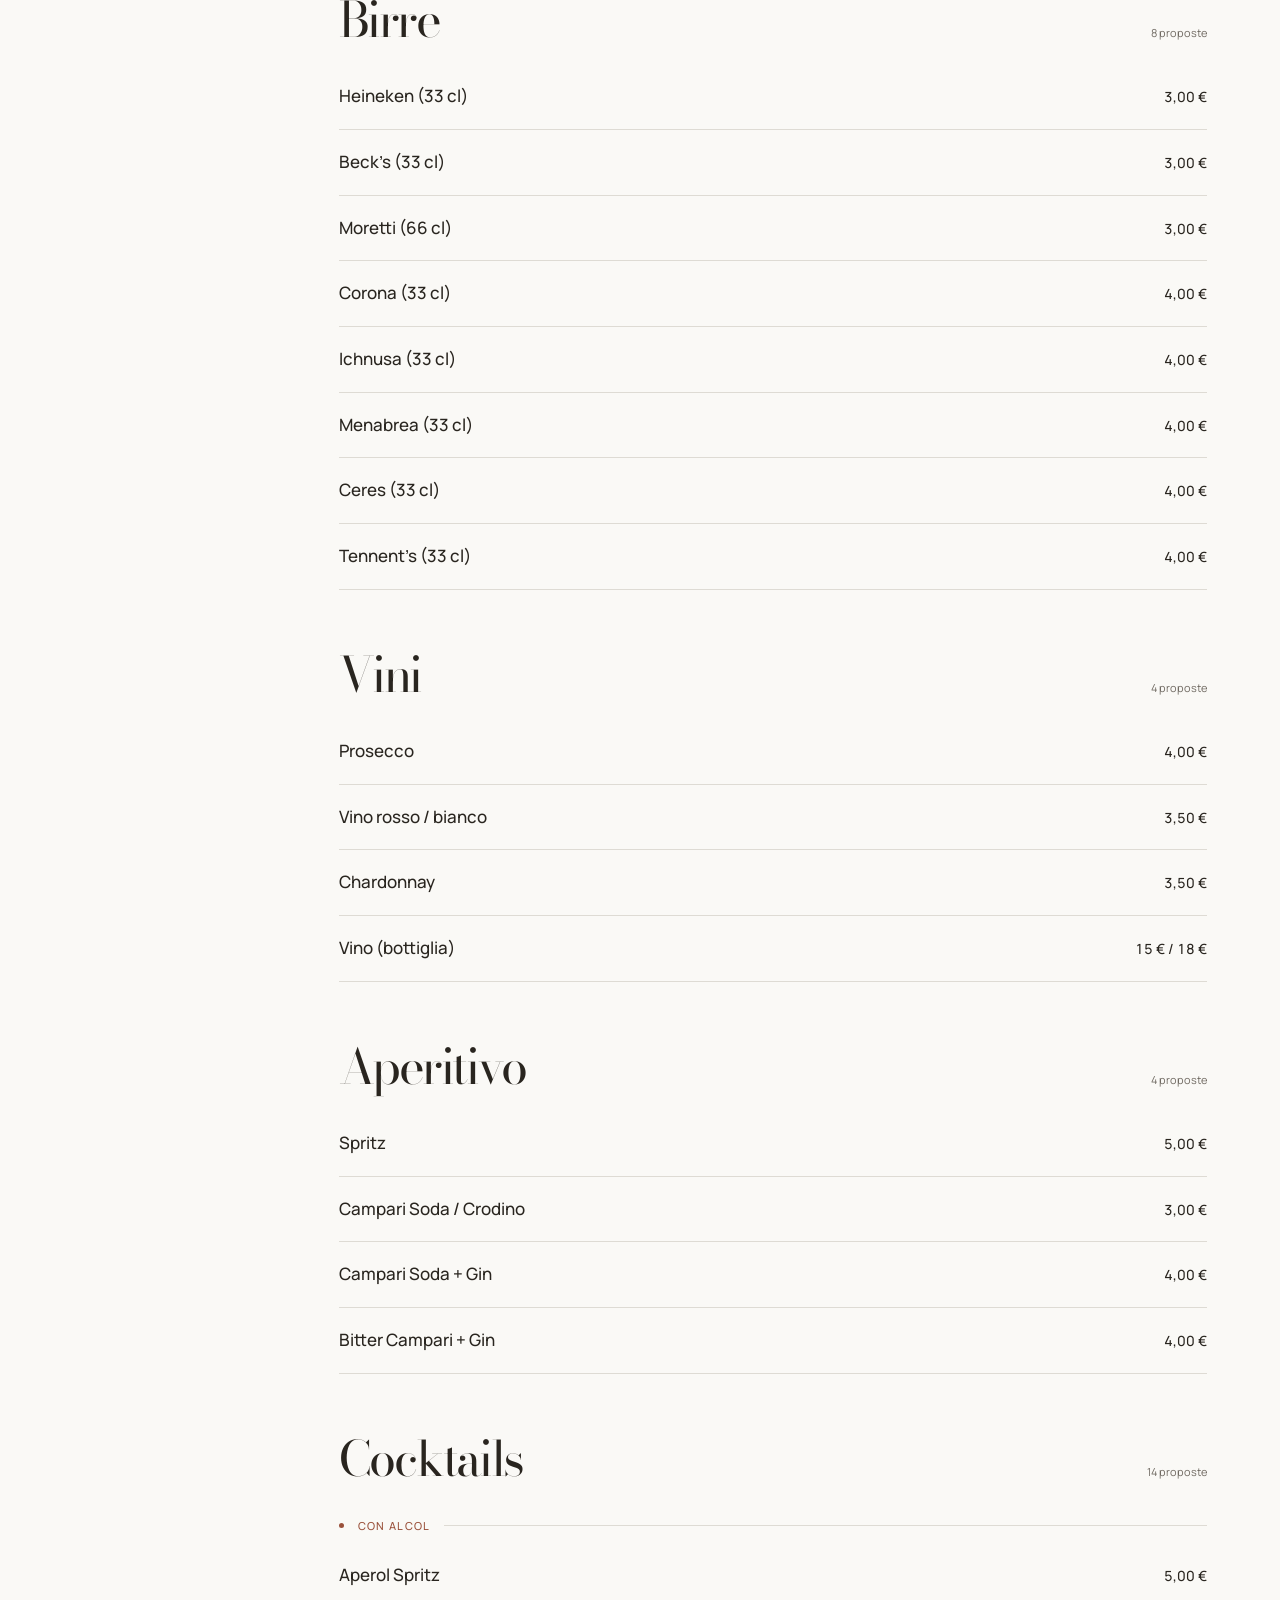
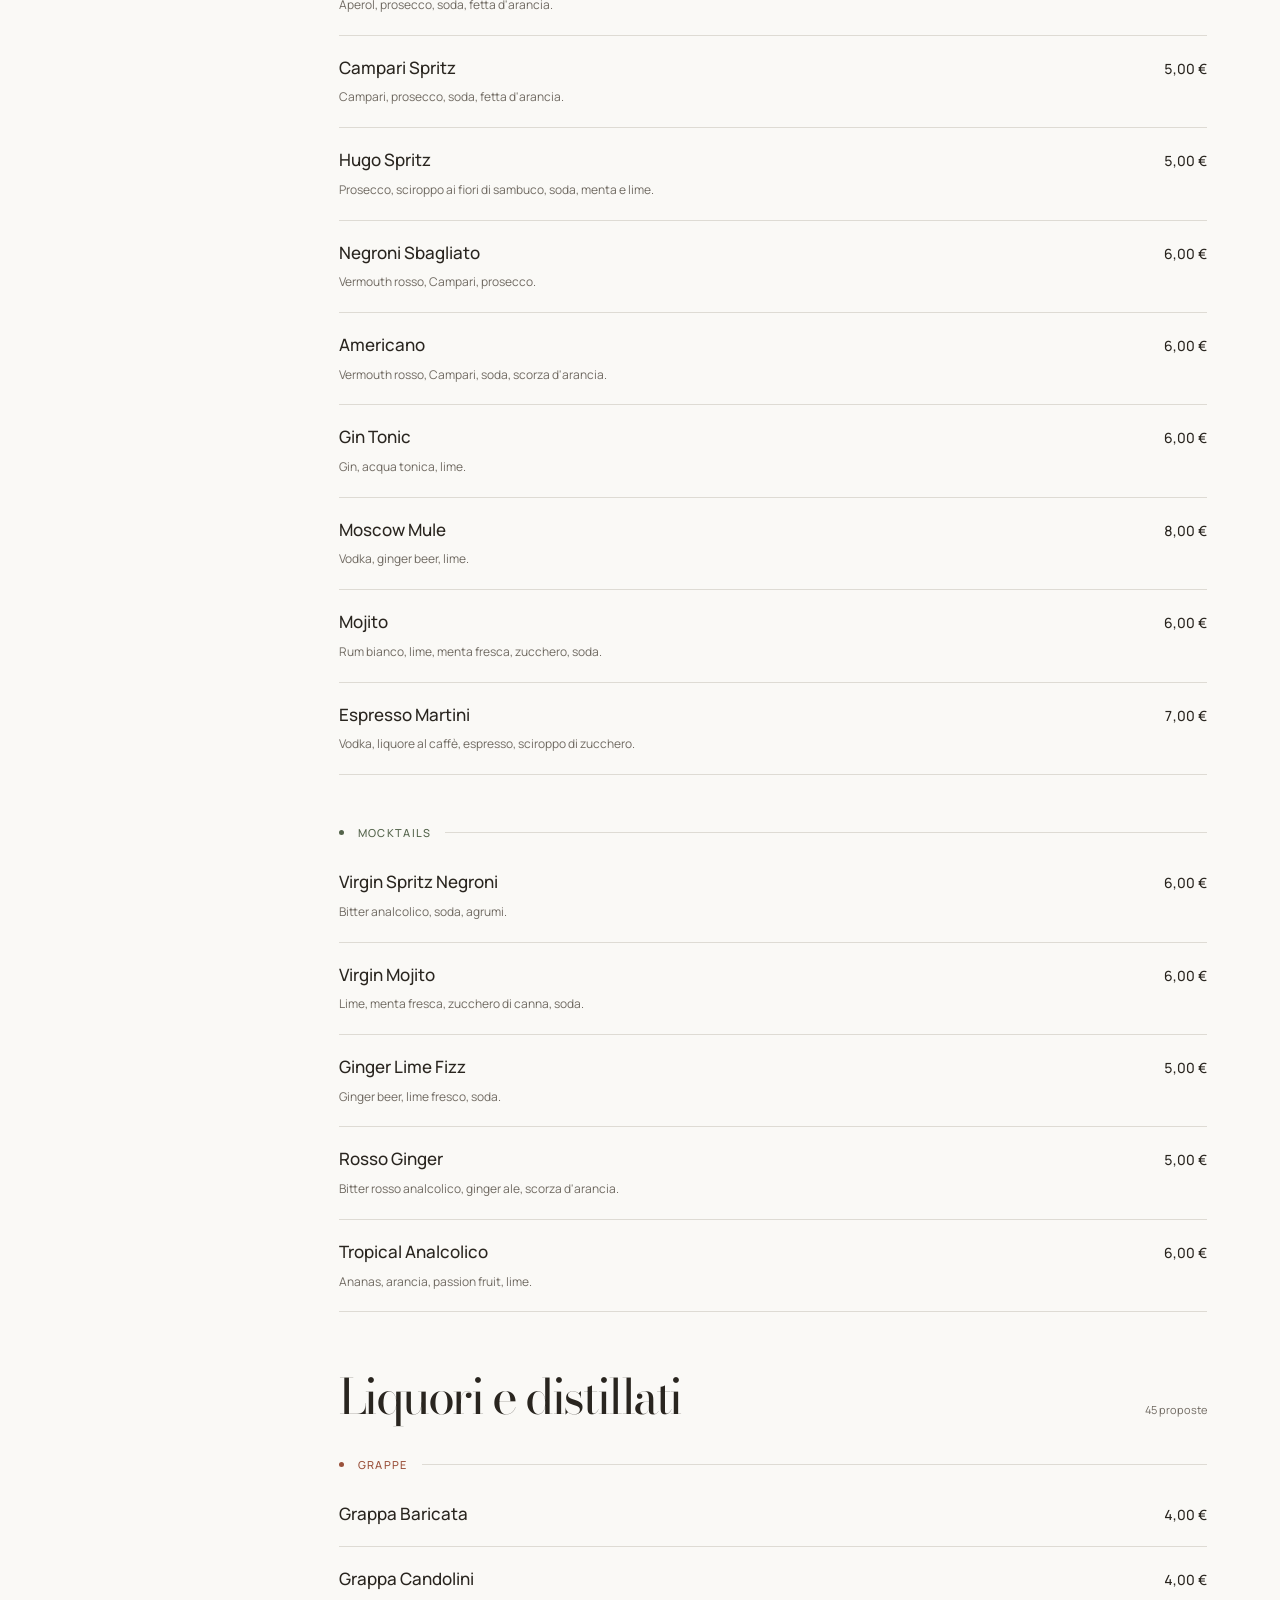
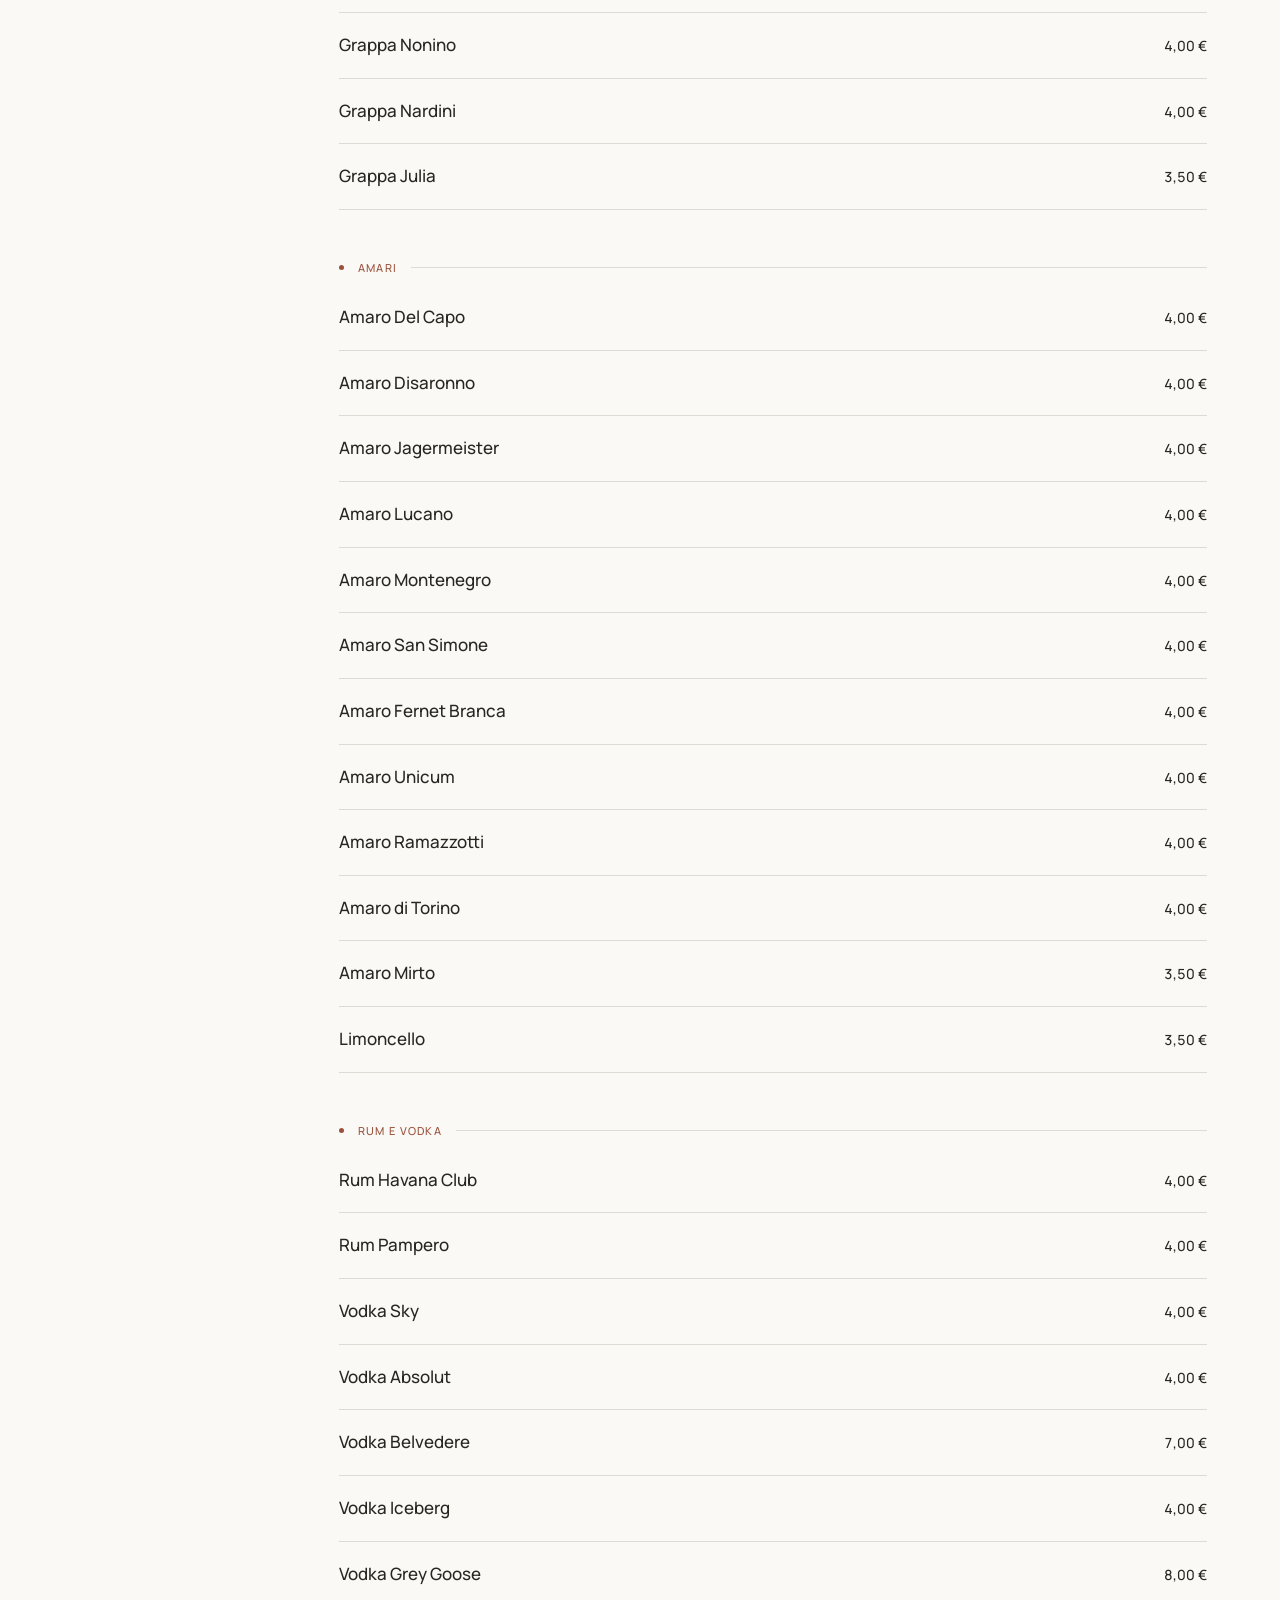
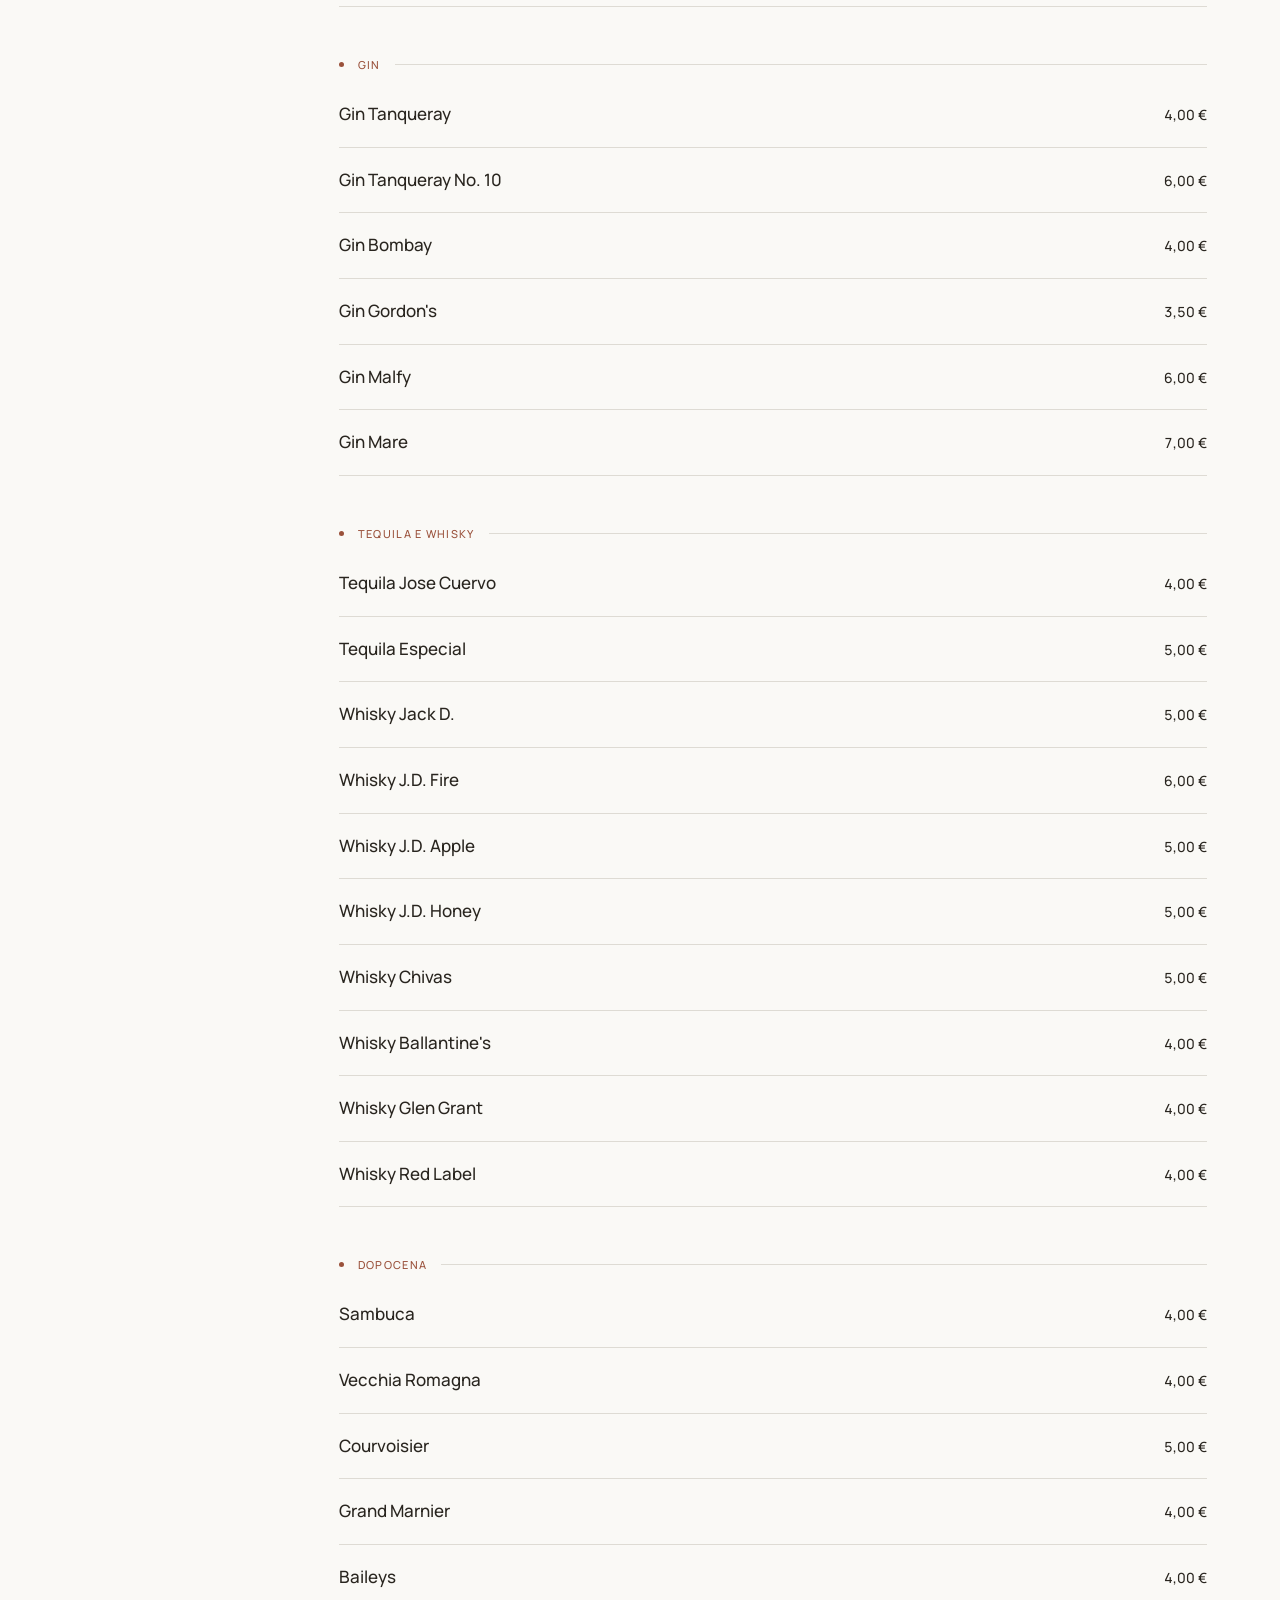
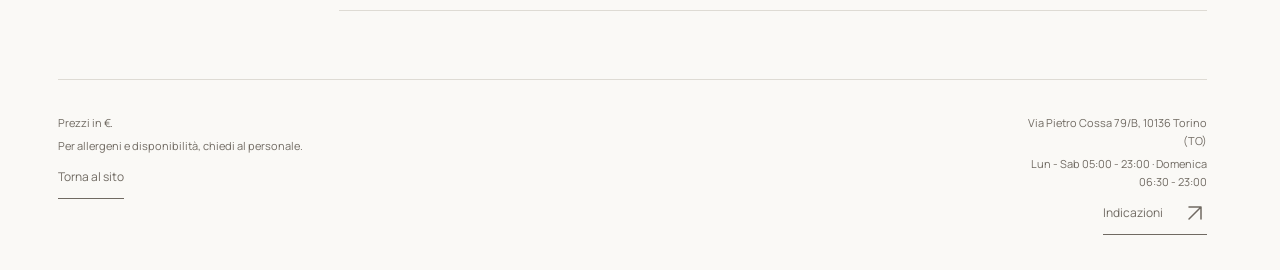
==== commit 1cf25ded: "Redesign ICON site with mobile-first menu and motion" ====
--- a/public/menu/index.html
+++ b/public/menu/index.html
@@ -5,122 +5,92 @@
     <meta name="viewport" content="width=device-width, initial-scale=1, viewport-fit=cover" />
     <meta name="color-scheme" content="light" />
     <title>Menu | ICON Caffè Torino</title>
-    <meta
-      name="description"
-      content="Listino digitale di ICON Caffè con caffetteria, bibite, panini, birre, vini, aperitivi e distillati."
-    />
+    <meta name="description" content="Menu digitale di ICON Caffè con caffetteria, bibite, panini, aperitivi, cocktails, vini, birre e distillati." />
     <link rel="canonical" href="https://iconcaffe.com/menu" />
     <meta property="og:type" content="website" />
     <meta property="og:locale" content="it_IT" />
     <meta property="og:site_name" content="ICON Caffè" />
     <meta property="og:title" content="Menu | ICON Caffè Torino" />
-    <meta
-      property="og:description"
-      content="Listino digitale di ICON Caffè con caffetteria, bibite, panini, birre, vini, aperitivi e distillati."
-    />
+    <meta property="og:description" content="Menu digitale di ICON Caffè con caffetteria, bibite, panini, aperitivi, cocktails, vini, birre e distillati." />
     <meta property="og:url" content="https://iconcaffe.com/menu" />
     <meta property="og:image" content="https://iconcaffe.com/assets/bg.png" />
     <meta name="twitter:card" content="summary_large_image" />
     <meta name="twitter:title" content="Menu | ICON Caffè Torino" />
-    <meta
-      name="twitter:description"
-      content="Listino digitale di ICON Caffè con caffetteria, bibite, panini, birre, vini, aperitivi e distillati."
-    />
+    <meta name="twitter:description" content="Menu digitale di ICON Caffè con caffetteria, bibite, panini, aperitivi, cocktails, vini, birre e distillati." />
     <meta name="twitter:image" content="https://iconcaffe.com/assets/bg.png" />
     <link rel="preconnect" href="https://fonts.googleapis.com" />
     <link rel="preconnect" href="https://fonts.gstatic.com" crossorigin />
-    <link
-      href="https://fonts.googleapis.com/css2?family=Cormorant+Garamond:wght@500;600;700&family=Manrope:wght@400;500;600;700;800&display=swap"
-      rel="stylesheet"
-    />
-    <link rel="stylesheet" href="../styles.css?v=20260619e" />
+    <link href="https://fonts.googleapis.com/css2?family=Bodoni+Moda:ital,opsz,wght@0,6..96,400;0,6..96,500;1,6..96,400&family=Manrope:wght@400;500;600&display=swap" rel="stylesheet" />
+    <link rel="stylesheet" href="../styles.css?v=20260909" />
   </head>
-  <body class="page page--menu">
-    <header class="menu-topbar" role="banner">
-      <div class="menu-topbar__shell">
-        <div class="menu-topbar__inner">
-          <a class="brandmark" href="/" aria-label="Torna alla home">
-            <img class="brandmark__logo" src="../assets/logo.svg" alt="" aria-hidden="true" />
-            <span class="brandmark__label">ICON Caffè</span>
-          </a>
-          <nav class="menu-topbar__links" aria-label="Navigazione secondaria">
-            <a href="/">Home</a>
-            <a href="/#about">Il bar</a>
-            <a href="/#info">Info</a>
-          </nav>
-          <div class="search">
-            <label class="search__label" for="q">Cerca</label>
-            <input
-              id="q"
-              class="search__input"
-              inputmode="search"
-              autocomplete="off"
-              autocapitalize="none"
-              spellcheck="false"
-              placeholder="Cerca un prodotto…"
-              aria-label="Cerca nel menu"
-            />
-            <button id="clear" class="search__clear" type="button" aria-label="Cancella ricerca">
-              <span aria-hidden="true">×</span>
-            </button>
-          </div>
-        </div>
-        <nav class="chips" aria-label="Categorie">
-          <button class="chip is-active" data-chip="all" type="button">Tutto</button>
+  <body class="page--menu" id="top">
+    <a class="skip-link" href="#menu-results">Vai al menu</a>
+    <div class="reading-progress" aria-hidden="true"></div>
+    <header class="site-header">
+      <div class="container header-inner">
+        <a class="brand" href="/" aria-label="ICON Caffè, torna alla home"><span class="wordmark">ICON <i>Caffè</i></span></a>
+        <nav class="menu-header-nav" aria-label="Navigazione secondaria">
+          <a href="/#about">Il bar</a>
+          <a href="/#info">Info</a>
+          <a class="menu-home" href="/">Home <svg viewBox="0 0 24 24" aria-hidden="true"><path d="M6 18 18 6M6 6h12v12"/></svg></a>
         </nav>
       </div>
     </header>
-
-    <main class="menu-page" role="main">
-      <section class="menu-hero">
-        <div class="container">
-          <div class="menu-hero__panel" data-reveal>
-            <div class="menu-hero__intro">
-              <h1 class="menu-hero__title">Listino Icon</h1>
-              <p class="menu-hero__lead">
-                Una selezione essenziale, pensata per accompagnare con semplicità ogni momento della giornata.
-              </p>
-              <div class="menu-hero__details">
-                <span>Via Pietro Cossa 79/B, Torino</span>
-                <span>Lun - Sab 05:00 - 23:00 · Dom 06:30 - 23:00</span>
-              </div>
-              <div class="menu-hero__links">
-                <a href="https://www.google.com/maps/search/?api=1&amp;query=Via+Pietro+Cossa+79%2FB%2C+10136+Torino" target="_blank" rel="noreferrer">Indicazioni</a>
-                <a href="/">Torna al sito</a>
-              </div>
+    <main class="container menu-page">
+      <section class="menu-intro">
+        <h1 data-parallax="0.04"><span>Listino Icon</span></h1>
+        <div class="menu-intro-copy">
+          <p>Una selezione essenziale, pensata per accompagnare con semplicità ogni momento della giornata.</p>
+          <a class="scroll-cue" href="#menu-results" aria-label="Scorri al menu"><span>Scorri</span><svg viewBox="0 0 24 24" aria-hidden="true"><path d="M12 4v16m-6-6 6 6 6-6"/></svg></a>
+        </div>
+      </section>
+      <div class="menu-layout">
+        <aside class="menu-sidebar">
+          <nav class="desktop-categories" aria-label="Categorie del menu" data-category-list></nav>
+          <p class="sidebar-note">Prezzi in €.<br>Per allergeni e disponibilità, chiedi al personale.</p>
+        </aside>
+        <div class="menu-content">
+          <div class="menu-tools" id="menu-tools">
+            <div class="search" role="search">
+              <svg viewBox="0 0 24 24" aria-hidden="true"><circle cx="10.5" cy="10.5" r="6.5"/><path d="m16 16 5 5"/></svg>
+              <label class="sr-only" for="q">Cerca nel menu</label>
+              <input id="q" type="search" inputmode="search" autocomplete="off" autocapitalize="none" spellcheck="false" placeholder="Cerca nel menu" aria-controls="menu-results">
+              <button class="icon-button" id="clear" type="button" aria-label="Cancella ricerca" hidden><svg viewBox="0 0 24 24" aria-hidden="true"><path d="m6 6 12 12M6 18 18 6"/></svg></button>
             </div>
-            <a class="menu-scrollcue" href="#menu-list" aria-label="Scorri al menu">
-              <span>Scorri</span>
-              <svg viewBox="0 0 24 24" aria-hidden="true">
-                <path d="M12 5v12" />
-                <path d="m7 12 5 5 5-5" />
-              </svg>
-            </a>
+            <div class="mobile-category-bar">
+              <nav class="mobile-categories" aria-label="Categorie del menu" data-category-list></nav>
+              <button class="icon-button category-picker" type="button" id="category-picker" aria-label="Tutte le categorie" aria-haspopup="dialog" aria-controls="category-dialog" aria-expanded="false"><svg viewBox="0 0 24 24" aria-hidden="true"><rect x="4" y="4" width="5" height="5" rx="1"/><rect x="15" y="4" width="5" height="5" rx="1"/><rect x="4" y="15" width="5" height="5" rx="1"/><rect x="15" y="15" width="5" height="5" rx="1"/></svg></button>
+            </div>
+          </div>
+          <div class="results-meta">
+            <span id="count" role="status" aria-live="polite" aria-atomic="true"></span>
+            <button class="reset-button" id="reset" type="button" hidden>Azzera filtri</button>
+          </div>
+          <div class="drink-filters" role="group" aria-label="Tipo di cocktail" hidden>
+            <button type="button" data-drink="all" aria-pressed="true">Tutto</button>
+            <button type="button" data-drink="Con alcol" aria-pressed="false">Con alcol</button>
+            <button type="button" data-drink="Mocktails" aria-pressed="false">Mocktails</button>
+          </div>
+          <div id="menu-results" class="menu-results" aria-label="Menu"></div>
+          <div class="empty-state" id="empty" hidden>
+            <h2>Nessun risultato.</h2>
+            <p>Prova un altro nome o ingrediente, oppure consulta tutto il menu.</p>
+            <button class="text-link text-link--accent" id="empty-reset" type="button">Mostra tutto il menu <svg viewBox="0 0 24 24" aria-hidden="true"><path d="M5 12h14m-6-6 6 6-6 6"/></svg></button>
           </div>
         </div>
-      </section>
-
-      <section class="menu-browser" id="menu-list">
-        <div class="container">
-          <div class="meta">
-            <div id="count" class="meta__count" aria-live="polite"></div>
-            <button id="reset" class="meta__reset" type="button">Azzera filtri</button>
-          </div>
-
-          <div id="menu" class="menu" aria-label="Menu"></div>
-        </div>
-      </section>
+      </div>
     </main>
-
-    <footer class="footer">
-      <div class="container footer__inner">
-        <div class="footer__note">
-          Prezzi in €.
-          <span class="muted">Per allergeni e disponibilità, chiedi al personale.</span>
-        </div>
-      </div>
+    <footer class="container menu-footer">
+      <div><p>Prezzi in €.</p><p>Per allergeni e disponibilità, chiedi al personale.</p><a class="text-link" href="/">Torna al sito</a></div>
+      <div class="footer-location" id="menu-contact"></div>
     </footer>
-
-    <script type="module" src="../app.js?v=20260619e"></script>
+    <a class="icon-button back-top" href="#top" aria-label="Torna in alto" hidden><svg viewBox="0 0 24 24" aria-hidden="true"><path d="M12 4v16m-6-6 6 6 6-6"/></svg></a>
+    <dialog class="sheet" id="category-dialog" aria-labelledby="category-title">
+      <span class="sheet-handle" aria-hidden="true"></span>
+      <div class="sheet-header"><h2 id="category-title">Il menu</h2><button class="icon-button" type="button" aria-label="Chiudi categorie" data-close><svg viewBox="0 0 24 24" aria-hidden="true"><path d="m6 6 12 12M6 18 18 6"/></svg></button></div>
+      <nav class="sheet-categories" aria-label="Scegli una categoria" data-category-list></nav>
+    </dialog>
+    <noscript><p class="container menu-error">Attiva JavaScript per consultare il menu. Per prezzi, allergeni e disponibilità, chiedi al personale.</p></noscript>
+    <script type="module" src="../app.js?v=20260909"></script>
   </body>
 </html>
--- a/public/styles.css
+++ b/public/styles.css
@@ -1,1742 +1,395 @@
 :root {
-  --bg: #130d0a;
-  --bg-soft: #1c1410;
-  --panel: rgba(30, 22, 16, 0.78);
-  --panel-strong: rgba(18, 13, 10, 0.92);
-  --surface: #f5f0e8;
-  --surface-alt: #eadfce;
-  --surface-deep: #2b1c15;
-  --surface-muted: rgba(246, 239, 230, 0.72);
-  --text: #221713;
-  --text-inverse: #f5eee5;
-  --muted: rgba(34, 23, 19, 0.68);
-  --muted-inverse: rgba(245, 238, 229, 0.76);
-  --line: rgba(81, 55, 43, 0.16);
-  --line-strong: rgba(255, 244, 231, 0.15);
-  --accent: #c69a61;
-  --accent-strong: #e2be85;
-  --shadow-soft: 0 20px 50px rgba(18, 10, 6, 0.1);
-  --shadow-deep: 0 24px 72px rgba(12, 7, 5, 0.26);
-  --radius-sm: 18px;
-  --radius: 28px;
-  --radius-lg: 38px;
-  --max: 1180px;
-  --pad: clamp(20px, 4vw, 34px);
-  --topbar-offset: 112px;
-  --ease-premium: cubic-bezier(0.16, 1, 0.3, 1);
-}
+  --paper: #faf9f6;
+  --paper-deep: #f1eee7;
+  --ink: #29251f;
+  --muted: #706a62;
+  --accent: #9a513b;
+  --line: #dedbd4;
+  --serif: "Bodoni Moda", Georgia, serif;
+  --sans: "Manrope", sans-serif;
+  --gutter: clamp(22px, 4.5vw, 68px);
+  --header-height: 90px;
+  --ease: cubic-bezier(.22, 1, .36, 1);
+}
+*, *::before, *::after { box-sizing: border-box; }
+html { scroll-behavior: smooth; scroll-padding-top: calc(var(--header-height) + 24px); scrollbar-gutter: stable; }
+body { margin: 0; background: var(--paper); color: var(--ink); font: 15px/1.65 var(--sans); -webkit-font-smoothing: antialiased; }
+body, button, input { font-family: var(--sans); }
+::selection { background: #ddc4b9; color: var(--ink); }
+a { color: inherit; text-decoration: none; }
+button, input { font: inherit; color: inherit; }
+button { cursor: pointer; }
+button, input { border-radius: 0; }
+button { border: 0; background: none; }
+a, button, input { -webkit-tap-highlight-color: transparent; }
+button:disabled { cursor: default; }
+:focus-visible { outline: 2px solid var(--accent); outline-offset: 5px; }
+img { display: block; max-width: 100%; }
+svg { display: block; width: 24px; height: 24px; fill: none; stroke: currentColor; stroke-width: 1.5; stroke-linecap: round; stroke-linejoin: round; flex-shrink: 0; }
+h1, h2, h3, p, figure { margin: 0; }
+h1, h2, h3 { font-family: var(--serif); font-weight: 400; line-height: 1.1; }
+i { font-weight: 400; }
+[hidden] { display: none !important; }
+.container { width: min(1440px, calc(100% - var(--gutter) * 2)); margin-inline: auto; }
+.sr-only { position: absolute; width: 1px; height: 1px; padding: 0; margin: -1px; overflow: hidden; clip-path: inset(50%); white-space: nowrap; border: 0; }
+.skip-link { position: fixed; z-index: 200; left: 20px; top: 12px; padding: 10px 18px; background: var(--ink); color: var(--paper); transform: translateY(-180%); }
+.skip-link:focus { transform: translateY(0); }
+.reading-progress { position: fixed; z-index: 100; top: 0; left: 0; height: 2px; width: 100%; background: var(--accent); transform-origin: left; transform: scaleX(0); pointer-events: none; }
+.site-header { height: var(--header-height); position: sticky; top: 0; z-index: 30; background: rgb(250 249 246 / .95); transition: box-shadow .35s, background .35s; }
+.site-header.is-scrolled { box-shadow: 0 1px 0 var(--line); background: rgb(250 249 246 / .98); }
+.header-inner { display: flex; align-items: center; justify-content: space-between; height: 100%; gap: 30px; }
+.brand { display: inline-flex; align-items: center; flex-shrink: 0; min-height: 44px; }
+.wordmark { display: inline-block; font-family: var(--serif); font-size: clamp(30px, 3.1vw, 45px); line-height: 1; letter-spacing: -.065em; white-space: nowrap; }
+.wordmark i { letter-spacing: -.07em; }
+.main-nav { display: flex; gap: clamp(22px, 2.5vw, 38px); align-items: center; }
+.main-nav a { font-size: 13px; padding: 12px 0; position: relative; }
+.main-nav a::after, .text-link::after { content: ""; position: absolute; bottom: 8px; left: 0; height: 1px; width: 100%; background: currentColor; transform: scaleX(0); transform-origin: right; transition: transform .4s var(--ease); }
+.main-nav a:hover::after { transform: scaleX(1); transform-origin: left; }
+.header-cta, .text-link { display: inline-flex; align-items: center; gap: 20px; min-height: 44px; position: relative; }
+.header-cta { color: var(--accent); font-size: 14px; border-bottom: 1px solid var(--accent); }
+.header-cta svg, .text-link svg, .button svg { transition: transform .4s var(--ease); }
+.header-cta:hover svg { transform: translate(3px, -3px); }
+.text-link { border-bottom: 1px solid currentColor; padding-block: 7px; width: fit-content; font-size: 14px; }
+.text-link:hover svg, .button:hover svg { transform: translateX(5px); }
+.text-link--accent { color: var(--accent); }
+.button { display: inline-flex; align-items: center; justify-content: space-between; gap: 28px; min-height: 54px; padding: 14px 24px; background: var(--accent); color: var(--paper); font-size: 14px; transition: background .3s, transform .4s var(--ease); }
+.button:hover { background: #7b3c2a; transform: translateY(-2px); }
+.button--light { color: var(--ink); background: var(--paper); }
+.button--light:hover { background: var(--paper-deep); }
+.icon-button { display: inline-flex; align-items: center; justify-content: center; width: 44px; height: 44px; flex-shrink: 0; }
+.nav-toggle { display: none; flex-direction: column; gap: 6px; }
+.nav-toggle span { display: block; width: 22px; height: 1px; background: currentColor; }
+.hero { padding: 24px 0 0; }
+.hero-grid { display: grid; grid-template-columns: 1fr 1fr; align-items: center; column-gap: 6%; }
+.hero-copy { padding: 20px 0 28px; }
+.hero-title { font-size: clamp(105px, 13.4vw, 208px); line-height: .94; letter-spacing: -.075em; margin: 0 0 34px -6px; }
+.hero-title .line { display: block; overflow: hidden; padding: 0 .06em .13em; margin: 0 -.06em -.09em; }
+.hero-title .line > span { display: block; animation: title-in 1.25s var(--ease) both; }
+.hero-title .line:nth-child(2) > span { animation-delay: .12s; }
+.hero-title i { display: block; letter-spacing: -.075em; }
+.hero-subtitle { font: 400 clamp(21px, 2vw, 28px)/1.35 var(--serif); max-width: 26ch; }
+.hero-lead { margin-top: 20px; max-width: 46ch; font-size: 14px; line-height: 1.8; color: var(--muted); }
+.hero-actions { display: flex; flex-wrap: wrap; gap: 16px 30px; align-items: center; margin-top: 30px; }
+.hero-figure { min-width: 0; align-self: stretch; display: flex; flex-direction: column; }
+.hero-photo { position: relative; overflow: hidden; min-height: 560px; height: min(72vw, 710px); max-height: calc(100svh - 175px); flex: 1; background: #503824; animation: image-in 1.5s var(--ease) both; }
+.hero-photo img { width: 100%; height: 100%; position: absolute; object-fit: cover; object-position: center top; transform: translateY(var(--parallax-y, 0px)) scale(1.16); will-change: transform; }
+.hero-figure figcaption { display: flex; justify-content: flex-end; padding-top: 12px; font-size: 11px; color: var(--muted); }
+.hero-bottom { margin-top: 28px; border-top: 1px solid var(--line); padding-block: 17px; display: flex; justify-content: space-between; align-items: center; gap: 25px; font-size: 12px; color: var(--muted); }
+.scroll-cue { display: inline-flex; align-items: center; gap: 12px; min-height: 44px; color: var(--ink); flex-shrink: 0; }
+.scroll-cue svg { animation: arrow-down 2.6s ease-in-out infinite; }
+.section { padding-block: clamp(80px, 9vw, 136px); }
+.section-label { font-size: 11px; letter-spacing: .15em; text-transform: uppercase; display: flex; align-items: center; gap: 24px; color: var(--accent); margin-bottom: 28px; }
+.section-label::after { content: ""; height: 1px; background: currentColor; opacity: .45; flex: 1; }
+.section-title { font-size: clamp(40px, 5vw, 72px); letter-spacing: -.055em; line-height: 1.14; text-wrap: balance; }
+.section-body { color: var(--muted); line-height: 1.85; max-width: 50ch; }
+.about { position: relative; overflow: hidden; padding-bottom: clamp(145px, 18vw, 270px); }
+.about-grid { display: grid; grid-template-columns: 1fr 1.6fr; gap: 7%; position: relative; z-index: 1; }
+.about-copy .section-title { margin-bottom: 32px; }
+.about-copy p + p { margin-top: 15px; }
+.about-copy .text-link { margin-top: 25px; }
+.about-echo { position: absolute; bottom: -22vw; left: 2vw; font: 400 43vw/1 var(--serif); letter-spacing: -.06em; color: transparent; -webkit-text-stroke: 1px #ded2c7; pointer-events: none; user-select: none; transform: translateY(var(--parallax-y, 0px)); }
+.services { background: var(--paper-deep); }
+.services-layout { display: grid; grid-template-columns: .9fr 1.1fr; gap: 10%; }
+.services-intro .section-body { margin-top: 24px; }
+.service-row { display: grid; grid-template-columns: 30px 1fr 25px; column-gap: 20px; padding: 25px 0; border-top: 1px solid #c5b4a7; position: relative; }
+.service-row:last-child { border-bottom: 1px solid #c5b4a7; }
+.service-number { color: var(--accent); font-size: 11px; padding-top: 9px; }
+.service-row h3 { font-size: clamp(27px, 2.6vw, 37px); letter-spacing: -.045em; transition: transform .4s var(--ease); }
+.service-row p { color: var(--muted); font-size: 13px; margin-top: 9px; max-width: 40ch; }
+.service-row svg { color: var(--accent); margin-top: 6px; transition: transform .4s var(--ease); }
+.service-row:hover h3 { transform: translateX(5px); }
+.service-row:hover svg { transform: translate(3px, -3px); }
+.menu-preview { background: var(--ink); color: var(--paper); }
+.preview-layout { display: grid; grid-template-columns: 1fr .8fr; gap: 12%; }
+.menu-preview .section-label { color: #d6bcaa; }
+.menu-preview .section-title { font-size: clamp(36px, 4vw, 60px); }
+.menu-preview .section-body { color: #d0cac1; margin-top: 25px; }
+.preview-intro .button { margin-top: 32px; }
+.preview-category + .preview-category { margin-top: 32px; }
+.preview-category-title { display: flex; justify-content: space-between; align-items: center; padding-bottom: 12px; color: #e0c6b5; border-bottom: 1px solid #60594e; font-size: 12px; letter-spacing: .08em; }
+.preview-category-title svg { width: 19px; height: 19px; }
+.preview-item { display: grid; grid-template-columns: 1fr auto; gap: 20px; border-bottom: 1px solid #49443b; padding: 13px 0; font-size: 13px; }
+.preview-item strong { font-weight: 500; font-variant-numeric: tabular-nums; }
+.atmosphere-layout { display: grid; grid-template-columns: 1fr 1fr; gap: 9%; align-items: center; }
+.atmosphere .section-body { margin-top: 26px; }
+.atmosphere-photo { position: relative; height: 530px; overflow: hidden; background: #503824; }
+.atmosphere-photo img { width: 100%; height: 100%; object-fit: cover; object-position: 70% 25%; transform: translateY(var(--parallax-y, 0px)) scale(1.18); }
+.atmosphere-caption { padding-top: 12px; color: var(--muted); font-size: 11px; display: flex; justify-content: space-between; }
+.info { padding-top: 0; }
+.info-layout { border-top: 1px solid var(--line); padding-top: 30px; }
+.info-columns { display: grid; grid-template-columns: .85fr 1.15fr; gap: 10%; }
+.info .section-body { font-size: 13px; margin-top: 22px; max-width: 35ch; }
+.info-row { display: grid; grid-template-columns: 90px 1fr; gap: 24px; padding: 24px 0; border-bottom: 1px solid var(--line); }
+.info-row:first-child { padding-top: 0; }
+.info-label { color: var(--muted); font-size: 10px; letter-spacing: .14em; text-transform: uppercase; padding-top: 4px; }
+.info-value { font-size: 15px; }
+.info-value p + p { margin-top: 5px; }
+.info-value small { display: block; color: var(--muted); font-size: 11px; margin-top: 8px; }
+.info-value .text-link { font-size: 13px; }
+.cta { padding-block: 0 90px; }
+.cta-inner { text-align: center; padding-top: 80px; border-top: 1px solid var(--line); }
+.cta .section-title { max-width: 20ch; margin-inline: auto; }
+.cta p { max-width: 60ch; margin: 25px auto 0; color: var(--muted); font-size: 14px; }
+.cta-actions { display: flex; justify-content: center; align-items: center; flex-wrap: wrap; gap: 20px 36px; margin-top: 35px; }
+.site-footer { padding-bottom: 25px; }
+.footer-inner { border-top: 1px solid var(--line); padding-top: 26px; display: flex; align-items: center; justify-content: space-between; flex-wrap: wrap; gap: 24px; }
+.footer-brand { display: flex; align-items: center; gap: 14px; }
+.footer-brand img { width: 28px; height: 50px; }
+.footer-brand .wordmark { font-size: 27px; }
+.footer-brand small { display: block; font-size: 10px; color: var(--muted); margin-top: 8px; }
+.footer-links { display: flex; gap: 22px; font-size: 12px; }
+.footer-legal { color: var(--muted); font-size: 11px; }
+.back-top { position: fixed; right: 22px; bottom: max(22px, env(safe-area-inset-bottom)); z-index: 25; background: var(--paper); border: 1px solid var(--line); box-shadow: 0 3px 20px #29251f10; }
+.back-top svg { transform: rotate(180deg); width: 20px; }
+.dialog-open { overflow: hidden; }
+.sheet { border: 0; color: var(--ink); background: var(--paper); width: min(520px, 100%); max-height: 88dvh; margin: auto auto 0; padding: 20px 26px max(28px, env(safe-area-inset-bottom)); overflow-y: auto; overscroll-behavior: contain; border-radius: 16px 16px 0 0; }
+.sheet::backdrop { background: rgb(30 25 20 / .4); backdrop-filter: blur(5px); }
+.sheet-handle { display: block; height: 3px; width: 36px; background: var(--line); margin: 0 auto 16px; border-radius: 3px; }
+.sheet-header { display: flex; justify-content: space-between; align-items: center; margin-bottom: 18px; }
+.sheet-header h2 { font-size: 32px; letter-spacing: -.04em; }
+.sheet-nav { display: grid; }
+.sheet-nav a { display: flex; justify-content: space-between; align-items: center; min-height: 62px; font: 30px var(--serif); border-bottom: 1px solid var(--line); }
+.sheet-contact { margin-top: 28px; color: var(--muted); font-size: 12px; }
+.sheet-contact p + p { margin-top: 7px; }
 
-* {
-  box-sizing: border-box;
-}
+/* The QR menu keeps the first products in the first mobile viewport. */
+.menu-home { display: inline-flex; gap: 14px; align-items: center; min-height: 44px; font-size: 13px; }
+.menu-header-nav { display: flex; align-items: center; gap: 34px; }
+.menu-header-nav > a:not(.menu-home) { font-size: 13px; }
+.menu-intro { position: relative; display: grid; grid-template-columns: 1fr 1fr; align-items: center; gap: 8%; padding: 40px 0 46px; border-top: 1px solid var(--line); border-bottom: 1px solid var(--line); }
+.menu-intro h1 { font-size: clamp(62px, 7.4vw, 106px); letter-spacing: -.07em; white-space: nowrap; transform: translateY(var(--parallax-y, 0px)); }
+.menu-intro h1 { overflow: hidden; padding-bottom: .12em; margin-bottom: -.12em; }
+.menu-intro h1 > span { display: block; animation: title-in 1s var(--ease) both; }
+.menu-intro-copy > p { animation: menu-intro-in .9s .12s var(--ease) both; }
+.menu-intro-copy { padding-left: 32px; border-left: 1px solid var(--line); }
+.menu-intro-copy > p { font: 400 clamp(17px, 1.8vw, 25px)/1.45 var(--serif); max-width: 42ch; }
+.menu-intro .scroll-cue { color: var(--accent); margin-top: 12px; }
+.menu-intro .scroll-cue span { font: 11px var(--sans); }
+.menu-layout { display: grid; grid-template-columns: 225px minmax(0, 1fr); gap: 56px; padding-top: 28px; align-items: start; }
+.menu-sidebar { position: sticky; top: calc(var(--header-height) + 26px); padding-right: 30px; border-right: 1px solid var(--line); max-height: calc(100dvh - var(--header-height) - 50px); overflow-y: auto; scrollbar-width: thin; }
+.desktop-categories { display: grid; }
+.category-button { position: relative; text-align: left; font-size: 14px; padding: 14px 0; min-height: 48px; transition: color .25s; }
+.category-button::after { content: ""; position: absolute; bottom: 5px; left: 0; height: 1px; background: var(--accent); width: 100%; transform: scaleX(0); transform-origin: left; transition: transform .4s var(--ease); }
+.category-button[aria-pressed="true"] { color: var(--accent); font-weight: 600; }
+.category-button[aria-pressed="true"]::after { transform: scaleX(1); }
+.desktop-categories .category-button { display: flex; justify-content: space-between; align-items: center; gap: 12px; }
+.desktop-categories .category-button small { color: var(--muted); font: 10px var(--sans); }
+.sidebar-note { font-size: 11px; color: var(--muted); line-height: 1.75; border-top: 1px solid var(--line); margin-top: 25px; padding-top: 25px; }
+.menu-content { min-width: 0; }
+.menu-tools { position: sticky; top: var(--header-height); z-index: 20; background: rgb(250 249 246 / .98); padding: 0 0 12px; }
+.search { display: flex; align-items: center; border-bottom: 1px solid #9d978d; min-height: 52px; gap: 16px; }
+.search > svg { width: 21px; height: 21px; }
+.search input { min-width: 0; flex: 1; width: 100%; background: none; border: 0; outline: none; min-height: 52px; font-size: 16px; padding: 8px 0; -webkit-appearance: none; appearance: none; }
+.search input::placeholder { color: #827c74; opacity: 1; }
+.search input::-webkit-search-cancel-button { display: none; }
+.search:focus-within { border-color: var(--accent); box-shadow: 0 1px 0 var(--accent); }
+.search .icon-button { width: 44px; }
+.search .icon-button svg { width: 19px; }
+.mobile-category-bar { display: none; }
+.results-meta { display: flex; align-items: center; justify-content: space-between; gap: 16px; min-height: 44px; color: var(--muted); font-size: 11px; }
+.reset-button { min-height: 44px; color: var(--accent); font-size: 11px; text-decoration: underline; text-underline-offset: 4px; padding: 0 2px; }
+.menu-results { scroll-margin-top: calc(var(--header-height) + 140px); }
+.menu-section { margin-bottom: 58px; }
+.menu-section-head { display: flex; justify-content: space-between; gap: 20px; align-items: baseline; margin-bottom: 18px; }
+.menu-section-head h2 { font-size: clamp(34px, 3.8vw, 53px); letter-spacing: -.05em; }
+.section-count { color: var(--muted); font-size: 11px; white-space: nowrap; }
+.item-list { list-style: none; margin: 0; padding: 0; }
+.menu-item { position: relative; display: grid; grid-template-columns: minmax(0, 1fr) auto; align-items: baseline; column-gap: 25px; padding: 20px 0; border-bottom: 1px solid var(--line); }
+.item-name { font-size: 17px; font-weight: 500; line-height: 1.45; }
+.item-desc { color: var(--muted); font-size: 12px; line-height: 1.65; margin-top: 7px; max-width: 55ch; }
+.item-price { font-size: 14px; line-height: 1.5; font-weight: 500; font-variant-numeric: tabular-nums; text-align: right; white-space: nowrap; }
+.item-note { font-size: 12px; margin-top: 16px; color: var(--muted); }
+.menu-group + .menu-group { margin-top: 35px; }
+.group-heading { display: flex; align-items: center; gap: 14px; padding-block: 15px 10px; font: 500 11px var(--sans); letter-spacing: .12em; text-transform: uppercase; color: var(--accent); }
+.group-heading::after { content: ""; height: 1px; flex: 1; background: var(--line); }
+.group-heading::before { content: ""; width: 5px; height: 5px; background: currentColor; border-radius: 50%; }
+.menu-group[data-group="Mocktails"] .group-heading { color: #53634a; }
+.drink-filters { display: flex; gap: 25px; padding-bottom: 14px; }
+.drink-filters button { position: relative; font-size: 12px; min-height: 44px; padding: 0; color: var(--muted); }
+.drink-filters button[aria-pressed="true"] { color: var(--accent); }
+.drink-filters button::after { content: ""; position: absolute; left: 0; right: 0; bottom: 5px; height: 1px; background: currentColor; transform: scaleX(0); transition: transform .3s var(--ease); }
+.drink-filters button[aria-pressed="true"]::after { transform: scaleX(1); }
+.empty-state { padding: 50px 0 80px; text-align: center; }
+.empty-state h2 { font-size: 32px; letter-spacing: -.04em; }
+.empty-state p { font-size: 13px; color: var(--muted); margin: 16px 0 20px; }
+.empty-state .text-link { margin-inline: auto; }
+.menu-footer { margin-top: 10px; padding-block: 34px max(35px, env(safe-area-inset-bottom)); border-top: 1px solid var(--line); display: flex; align-items: flex-start; gap: 35px; justify-content: space-between; font-size: 11px; color: var(--muted); }
+.menu-footer p + p { margin-top: 5px; }
+.menu-footer .text-link { font-size: 12px; }
+.menu-footer .footer-location { max-width: 29ch; text-align: right; }
+.sheet-categories { display: grid; }
+.sheet-category { display: flex; align-items: center; justify-content: space-between; padding: 14px 0; border-bottom: 1px solid var(--line); min-height: 52px; text-align: left; font-size: 16px; }
+.sheet-category small { color: var(--muted); font-size: 11px; }
+.sheet-category[aria-pressed="true"] { color: var(--accent); }
+.sheet-category[aria-pressed="true"] small { color: var(--accent); }
+.menu-error { margin: 60px auto; max-width: 600px; padding: 24px; }
 
-html,
-body {
-  min-height: 100%;
-}
-
-html {
-  scroll-behavior: smooth;
-  -webkit-text-size-adjust: 100%;
-}
-
-body {
-  margin: 0;
-  font-family: "Manrope", system-ui, sans-serif;
-  color: var(--text);
-  background: var(--surface);
-  text-rendering: optimizeLegibility;
-}
-
-img {
-  display: block;
-  max-width: 100%;
-}
-
-a {
-  color: inherit;
-}
-
-button,
-input {
-  font: inherit;
-}
-
-button {
-  cursor: pointer;
-}
-
-.container {
-  width: min(var(--max), calc(100% - (var(--pad) * 2)));
-  margin-inline: auto;
-}
-
-.page--home {
-  background:
-    radial-gradient(circle at top left, rgba(226, 190, 133, 0.12), transparent 34%),
-    linear-gradient(180deg, #f7f2ea 0%, #f4eee5 48%, #efe5d8 100%);
-}
-
-.page--menu {
-  background:
-    linear-gradient(180deg, #ffffff 0%, #fcfaf7 100%);
-  color: var(--text);
-}
-
-.page--menu::before {
-  content: "";
-  position: fixed;
-  inset: 0;
-  background:
-    radial-gradient(circle at 84% 12%, rgba(198, 154, 97, 0.08), transparent 16%),
-    linear-gradient(180deg, rgba(255, 255, 255, 0), rgba(255, 255, 255, 0));
-  opacity: 0.9;
-  pointer-events: none;
-  z-index: -1;
-}
-
-.btn {
-  display: inline-flex;
-  align-items: center;
-  justify-content: center;
-  gap: 10px;
-  min-height: 50px;
-  padding: 0 24px;
-  border-radius: 999px;
-  border: 1px solid rgba(84, 57, 43, 0.12);
-  text-decoration: none;
-  font-size: 12px;
-  font-weight: 700;
-  letter-spacing: 0.11em;
-  text-transform: uppercase;
-  white-space: nowrap;
-  transition:
-    transform 180ms ease,
-    background-color 180ms ease,
-    border-color 180ms ease,
-    color 180ms ease,
-    box-shadow 180ms ease,
-    opacity 180ms ease;
-}
-
-.btn:hover,
-.btn:focus-visible {
-  transform: translateY(-1px);
-}
-
-.btn:focus-visible,
-.chip:focus-visible,
-.meta__reset:focus-visible,
-.search__input:focus-visible,
-.search__clear:focus-visible {
-  outline: 2px solid var(--accent);
-  outline-offset: 3px;
-}
-
-.btn--primary {
-  color: #1d120c;
-  border-color: rgba(255, 244, 231, 0.28);
-  background: rgba(247, 239, 229, 0.96);
-  box-shadow: 0 14px 34px rgba(11, 7, 5, 0.16);
-}
-
-.btn--primary:hover,
-.btn--primary:focus-visible {
-  background: #fff7ee;
-  box-shadow: 0 18px 38px rgba(11, 7, 5, 0.2);
-}
-
-.btn--secondary {
-  color: var(--text-inverse);
-  border-color: rgba(255, 241, 222, 0.14);
-  background: rgba(255, 247, 238, 0.04);
-  backdrop-filter: blur(12px);
-}
-
-.btn--secondary:hover,
-.btn--secondary:focus-visible {
-  background: rgba(255, 247, 238, 0.09);
-  border-color: rgba(255, 241, 222, 0.22);
-}
-
-.btn--tertiary {
-  color: var(--text);
-  border-color: rgba(84, 57, 43, 0.12);
-  background: rgba(255, 255, 255, 0.9);
-}
-
-.btn--tertiary:hover,
-.btn--tertiary:focus-visible {
-  background: rgba(255, 255, 255, 1);
-  border-color: rgba(81, 55, 43, 0.22);
-}
-
-.btn--sm {
-  min-height: 44px;
-  padding: 0 18px;
-  font-size: 12px;
-}
-
-.sitebar,
-.menu-topbar {
-  position: fixed;
-  top: 0;
-  left: 0;
-  right: 0;
-  z-index: 60;
-  padding-top: env(safe-area-inset-top);
-  transition: box-shadow 200ms ease, background-color 200ms ease, backdrop-filter 200ms ease;
-}
-
-.sitebar {
-  background: linear-gradient(180deg, rgba(16, 10, 7, 0.6), rgba(16, 10, 7, 0.08));
-  border-bottom: 1px solid rgba(255, 240, 220, 0.06);
-  backdrop-filter: blur(10px);
-}
-
-.sitebar.is-scrolled,
-.menu-topbar.is-scrolled {
-  box-shadow: 0 18px 42px rgba(9, 5, 4, 0.22);
-}
-
-.sitebar__inner,
-.menu-topbar__inner {
-  display: flex;
-  align-items: center;
-  justify-content: space-between;
-  gap: 18px;
-  padding: 20px 0;
-}
-
-.sitebar__brand,
-.brandmark {
-  display: inline-flex;
-  align-items: center;
-  gap: 14px;
-  text-decoration: none;
-  flex: 0 0 auto;
-}
-
-.sitebar__logo,
-.brandmark__logo,
-.sitefooter__logo {
-  width: 52px;
-  height: 52px;
-  border-radius: 0;
-  padding: 0;
-  background: transparent;
-  border: 0;
-  backdrop-filter: none;
-}
-
-.sitebar__wordmark,
-.brandmark__label {
-  font-size: 15px;
-  font-weight: 700;
-  letter-spacing: 0.1em;
-  text-transform: uppercase;
-  color: var(--text-inverse);
-}
-
-.sitebar__nav {
-  display: none;
-  align-items: center;
-  gap: 28px;
-}
-
-.sitebar__actions {
-  display: flex;
-  align-items: center;
-}
-
-.sitebar__link {
-  position: relative;
-  color: rgba(245, 238, 229, 0.74);
-  font-size: 11px;
-  letter-spacing: 0.14em;
-  text-transform: uppercase;
-  text-decoration: none;
-}
-
-.sitebar__link::after {
-  content: "";
-  position: absolute;
-  left: 0;
-  bottom: -10px;
-  width: 100%;
-  height: 1px;
-  background: rgba(255, 247, 238, 0.78);
-  transform: scaleX(0.4);
-  transform-origin: left;
-  opacity: 0;
-  transition: transform 180ms ease, opacity 180ms ease;
-}
-
-.sitebar__link:hover,
-.sitebar__link:focus-visible {
-  color: #fff6ea;
-}
-
-.sitebar__link:hover::after,
-.sitebar__link:focus-visible::after {
-  transform: scaleX(1);
-  opacity: 1;
-}
-
-.sitebar__cta {
-  display: inline-flex;
-  align-items: center;
-  justify-content: center;
-  min-height: 40px;
-  padding: 0 20px;
-  border-radius: 999px;
-  border: 1px solid rgba(255, 241, 222, 0.16);
-  background: rgba(255, 247, 238, 0.03);
-  color: rgba(245, 238, 229, 0.88);
-  font-size: 11px;
-  font-weight: 700;
-  letter-spacing: 0.14em;
-  text-transform: uppercase;
-  text-decoration: none;
-  transition:
-    transform 180ms ease,
-    background-color 180ms ease,
-    border-color 180ms ease,
-    opacity 180ms ease;
-}
-
-.hero {
-  position: relative;
-  min-height: 100svh;
-  display: flex;
-  align-items: stretch;
-  overflow: hidden;
-  color: var(--text-inverse);
-  background: #120b09;
-}
-
-.hero__backdrop,
-.hero__overlay {
-  position: absolute;
-  inset: 0;
-}
-
-.hero__backdrop {
-  background: url("./assets/bg.png") 64% center / cover no-repeat;
-  transform-origin: center top;
-  will-change: transform;
-  filter: saturate(0.88) contrast(1.06) brightness(0.82);
-}
-
-.hero__overlay {
-  background:
-    radial-gradient(circle at 72% 18%, rgba(244, 193, 130, 0.14), transparent 16%),
-    radial-gradient(circle at 26% 34%, rgba(12, 8, 6, 0.08), transparent 22%),
-    linear-gradient(90deg, rgba(11, 8, 6, 0.76) 0%, rgba(11, 8, 6, 0.52) 28%, rgba(11, 8, 6, 0.18) 56%, rgba(11, 8, 6, 0.44) 100%),
-    linear-gradient(180deg, rgba(12, 8, 6, 0.22) 0%, rgba(12, 8, 6, 0.28) 46%, rgba(12, 8, 6, 0.76) 100%);
-}
-
-.hero__inner {
-  position: relative;
-  display: grid;
-  align-content: center;
-  gap: clamp(20px, 4vw, 30px);
-  min-height: 100svh;
-  padding: clamp(132px, 14vw, 164px) 0 clamp(70px, 8vw, 92px);
-}
-
-.hero__content {
-  position: relative;
-  z-index: 1;
-}
-
-.hero__content {
-  display: grid;
-  gap: 30px;
-  align-content: start;
-  max-width: 41rem;
-}
-
-.hero__copy {
-  display: grid;
-  gap: 16px;
-}
-
-.section-header__kicker,
-.menu-hero__eyebrow {
-  display: inline-flex;
-  align-items: center;
-  gap: 8px;
-  font-size: 12px;
-  font-weight: 700;
-  letter-spacing: 0.14em;
-  text-transform: uppercase;
-}
-
-.menu-hero__eyebrow {
-  color: rgba(245, 238, 229, 0.7);
-}
-
-.hero__title,
-.section-header__title,
-.menu-hero__title,
-.cta-band__copy h2 {
-  margin: 0;
-  font-family: "Cormorant Garamond", Georgia, serif;
-  font-weight: 600;
-  line-height: 0.98;
-  letter-spacing: -0.03em;
-}
-
-.hero__title {
-  display: grid;
-  font-size: clamp(80px, 8.8vw, 118px);
-  line-height: 0.84;
-  max-width: none;
-}
-
-.hero__title span:first-child {
-  display: block;
-}
-
-.hero__title span:last-child {
-  display: block;
-  margin-top: -0.22em;
-  margin-left: clamp(48px, 7vw, 94px);
-  font-size: 0.78em;
-  font-style: italic;
-  font-weight: 500;
-}
-
-.hero__subtitle {
-  margin: 0;
-  font-size: clamp(19px, 1.9vw, 23px);
-  color: rgba(245, 238, 229, 0.9);
-  max-width: 18ch;
-}
-
-.hero__lead,
-.section-header__lead,
-.split-section__text p,
-.menu-hero__lead,
-.cta-band__copy p,
-.footer__note {
-  font-size: 16px;
-  line-height: 1.7;
-}
-
-.hero__lead {
-  max-width: 28rem;
-  margin: 0;
-  color: rgba(245, 238, 229, 0.7);
-  font-size: 16px;
-}
-
-.hero__actions,
-.cta-band__actions,
-.section-block__cta,
-.menu-hero__actions {
-  display: flex;
-  flex-wrap: wrap;
-  gap: 14px;
-}
-
-.hero__actions {
-  align-items: center;
-  margin-top: 0;
-}
-
-.hero__textlink {
-  display: inline-flex;
-  align-items: center;
-  gap: 10px;
-  color: rgba(245, 238, 229, 0.8);
-  font-size: 12px;
-  font-weight: 700;
-  letter-spacing: 0.12em;
-  text-transform: uppercase;
-  text-decoration: none;
-}
-
-.hero__textlink::after {
-  content: "";
-  width: 26px;
-  height: 1px;
-  background: currentColor;
-}
-
-.hero__details {
-  display: inline-flex;
-  flex-wrap: wrap;
-  gap: 10px 18px;
-  color: rgba(245, 238, 229, 0.68);
-  font-size: 13px;
-  line-height: 1.6;
-}
-
-.hero__details span {
-  display: inline-flex;
-  align-items: center;
-  gap: 18px;
-}
-
-.hero__details span + span::before {
-  content: "";
-  width: 28px;
-  height: 1px;
-  background: rgba(245, 238, 229, 0.22);
-}
-
-.hero__scrollcue {
-  display: inline-flex;
-  align-items: center;
-  justify-content: center;
-  width: 42px;
-  height: 42px;
-  border-radius: 999px;
-  border: 1px solid rgba(245, 238, 229, 0.14);
-  background: rgba(255, 247, 238, 0.04);
-  color: rgba(245, 238, 229, 0.72);
-  text-decoration: none;
-  backdrop-filter: blur(8px);
-}
-
-.hero__scrollcue svg {
-  width: 18px;
-  height: 18px;
-  stroke: currentColor;
-  fill: none;
-  stroke-width: 1.8;
-  stroke-linecap: round;
-  stroke-linejoin: round;
-  animation: scroll-nudge 1.6s ease-in-out infinite;
-}
-
-.menu-preview-chip,
-.menu-hero__pill {
-  display: inline-flex;
-  align-items: center;
-  min-height: 36px;
-  padding: 0 14px;
-  border-radius: 999px;
-  border: 1px solid rgba(255, 244, 231, 0.16);
-  background: rgba(255, 247, 238, 0.08);
-  font-size: 12px;
-  font-weight: 700;
-  letter-spacing: 0.04em;
-  color: rgba(245, 238, 229, 0.76);
-}
-
-.info-card__value--link:hover,
-.info-card__value--link:focus-visible,
-.sitefooter__links a:hover,
-.sitefooter__links a:focus-visible,
-.hero__textlink:hover,
-.hero__textlink:focus-visible {
-  text-decoration: underline;
-}
-
-.section {
-  padding: clamp(92px, 10vw, 128px) 0;
-}
-
-.section--light {
-  background: transparent;
-}
-
-.section--cream {
-  background: rgba(255, 250, 244, 0.78);
-}
-
-.section--dark {
-  color: var(--text-inverse);
-  background:
-    radial-gradient(circle at top left, rgba(226, 190, 133, 0.18), transparent 26%),
-    linear-gradient(180deg, #1a120d 0%, #120d0a 100%);
-}
-
-.section--menu-preview {
-  position: relative;
-  overflow: hidden;
-}
-
-.section--menu-preview::before {
-  content: "";
-  position: absolute;
-  inset: 0;
-  background: linear-gradient(135deg, rgba(226, 190, 133, 0.12), transparent 38%);
-  pointer-events: none;
-}
-
-.section--cta {
-  padding-top: clamp(44px, 6vw, 72px);
-}
-
-.section-header {
-  max-width: 40rem;
-}
-
-.section-header--centered {
-  text-align: center;
-  margin-inline: auto;
-}
-
-.section-header__kicker {
-  color: rgba(75, 48, 33, 0.62);
-}
-
-.section-header__title {
-  margin-top: 12px;
-  font-size: clamp(42px, 5.6vw, 72px);
-  color: var(--text);
-}
-
-.section--dark .section-header__title,
-.section--dark .section-header__kicker,
-.section--dark .section-header__lead {
-  color: var(--text-inverse);
-}
-
-.section-header__lead {
-  margin: 18px 0 0;
-  color: var(--muted);
-}
-
-.section--dark .section-header__lead {
-  color: var(--muted-inverse);
-}
-
-.split-section {
-  display: grid;
-  gap: 36px;
-}
-
-.split-section__media {
-  margin: 0;
-  position: relative;
-  overflow: hidden;
-  border-radius: var(--radius-lg);
-  min-height: 420px;
-  box-shadow: var(--shadow-soft);
-}
-
-.split-section__media img {
-  width: 100%;
-  height: 100%;
-  object-fit: cover;
-}
-
-.split-section__copy {
-  display: grid;
-  gap: 22px;
-  align-content: center;
-}
-
-.split-section__text {
-  display: grid;
-  gap: 14px;
-}
-
-.split-section__text p {
-  margin: 0;
-  color: var(--muted);
-}
-
-.services-grid {
-  display: grid;
-  gap: 20px;
-  margin-top: 40px;
-}
-
-.service-card {
-  display: grid;
-  align-content: start;
-  gap: 16px;
-  padding: 30px 28px;
-  min-height: 236px;
-  border-radius: var(--radius);
-  background: rgba(255, 253, 249, 0.9);
-  border: 1px solid rgba(95, 67, 52, 0.07);
-  box-shadow: var(--shadow-soft);
-  transition: transform 240ms ease, box-shadow 240ms ease, border-color 240ms ease;
-}
-
-.service-card:hover,
-.service-card:focus-within {
-  transform: translateY(-6px);
-  box-shadow: 0 28px 60px rgba(18, 10, 6, 0.12);
-  border-color: rgba(198, 154, 97, 0.24);
-}
-
-.service-card__icon,
-.info-card__icon {
-  width: 52px;
-  height: 52px;
-  display: grid;
-  place-items: center;
-  border-radius: 16px;
-  color: var(--accent);
-  background: rgba(198, 154, 97, 0.1);
-  border: 1px solid rgba(198, 154, 97, 0.16);
-}
-
-.service-card__icon svg,
-.info-card__icon svg {
-  width: 24px;
-  height: 24px;
-  fill: none;
-  stroke: currentColor;
-  stroke-width: 1.6;
-  stroke-linecap: round;
-  stroke-linejoin: round;
-}
-
-.service-card__title {
-  margin: 0;
-  font-family: "Cormorant Garamond", Georgia, serif;
-  font-size: 32px;
-  font-weight: 600;
-  line-height: 1;
-  color: var(--text);
-}
-
-.service-card__text {
-  margin: 0;
-  color: var(--muted);
-  line-height: 1.65;
-}
-
-.menu-preview {
-  position: relative;
-  display: grid;
-  gap: 38px;
-}
-
-.menu-preview__intro,
-.menu-preview__content {
-  position: relative;
-  z-index: 1;
-}
-
-.menu-preview__chips {
-  display: flex;
-  flex-wrap: wrap;
-  gap: 10px;
-}
-
-.menu-preview__grid {
-  display: grid;
-  gap: 18px;
-  margin-top: 28px;
-}
-
-.menu-preview-card {
-  padding: 24px;
-  border-radius: var(--radius);
-  background: rgba(255, 249, 241, 0.05);
-  border: 1px solid rgba(255, 243, 227, 0.1);
-  box-shadow: none;
-  backdrop-filter: blur(8px);
-}
-
-.menu-preview-card__head,
-.menu-preview-card__item {
-  display: flex;
-  align-items: center;
-  justify-content: space-between;
-  gap: 14px;
-}
-
-.menu-preview-card__head h3 {
-  margin: 0;
-  font-size: 15px;
-  letter-spacing: 0.06em;
-  text-transform: uppercase;
-}
-
-.menu-preview-card__head span,
-.menu-preview-card__item span {
-  color: rgba(245, 238, 229, 0.72);
-}
-
-.menu-preview-card__items {
-  display: grid;
-  gap: 12px;
-  margin-top: 18px;
-}
-
-.menu-preview-card__item strong {
-  color: rgba(255, 249, 241, 0.92);
-  font-size: 14px;
-}
-
-.gallery-grid {
-  display: grid;
-  gap: 18px;
-  margin-top: 38px;
-}
-
-.gallery-card {
-  position: relative;
-  min-height: 240px;
-  overflow: hidden;
-  border-radius: var(--radius);
-  background: #e7dccd;
-  border: 1px solid rgba(84, 57, 43, 0.08);
-  box-shadow: var(--shadow-soft);
-}
-
-.gallery-card--image img {
-  width: 100%;
-  height: 100%;
-  object-fit: cover;
-}
-
-.gallery-card figcaption,
-.gallery-card__placeholder {
-  position: absolute;
-  inset: auto 16px 16px 16px;
-  padding: 16px;
-  border-radius: 22px;
-  background: rgba(26, 18, 13, 0.72);
-  color: var(--text-inverse);
-  backdrop-filter: blur(14px);
-}
-
-.gallery-card figcaption span,
-.gallery-card__placeholder span {
-  display: block;
-  font-size: 15px;
-  font-weight: 700;
-  letter-spacing: 0.04em;
-  text-transform: uppercase;
-}
-
-.gallery-card figcaption small,
-.gallery-card__placeholder p {
-  display: block;
-  margin-top: 8px;
-  font-size: 14px;
-  line-height: 1.5;
-  color: rgba(245, 238, 229, 0.76);
-}
-
-.gallery-card--placeholder {
-  background:
-    linear-gradient(160deg, rgba(226, 190, 133, 0.18), rgba(246, 239, 230, 0.82)),
-    linear-gradient(180deg, rgba(255, 255, 255, 0.36), rgba(255, 255, 255, 0));
-}
-
-.gallery-card__placeholder {
-  background: rgba(41, 28, 20, 0.74);
-}
-
-.info-section {
-  display: grid;
-  gap: 32px;
-}
-
-.info-grid {
-  display: grid;
-  gap: 18px;
-}
-
-.info-card {
-  display: grid;
-  grid-template-columns: 52px minmax(0, 1fr);
-  gap: 16px;
-  padding: 26px;
-  border-radius: var(--radius);
-  background: rgba(255, 251, 246, 0.9);
-  border: 1px solid rgba(84, 57, 43, 0.08);
-  box-shadow: var(--shadow-soft);
-}
-
-.info-card__copy {
-  display: grid;
-  gap: 8px;
-}
-
-.info-card__label {
-  font-size: 12px;
-  font-weight: 700;
-  letter-spacing: 0.12em;
-  text-transform: uppercase;
-  color: rgba(75, 48, 33, 0.66);
-}
-
-.info-card__value {
-  font-size: 16px;
-  line-height: 1.6;
-}
-
-.info-card__value--link {
-  text-decoration: none;
-}
-
-.info-card__meta {
-  color: var(--muted);
-  line-height: 1.5;
-}
-
-.cta-band {
-  display: grid;
-  gap: 24px;
-  padding: clamp(38px, 6vw, 56px);
-  border-radius: var(--radius-lg);
-  color: var(--text-inverse);
-  background:
-    radial-gradient(circle at top right, rgba(226, 190, 133, 0.14), transparent 28%),
-    linear-gradient(180deg, #1b120e 0%, #120c09 100%);
-  box-shadow: var(--shadow-deep);
-}
-
-.cta-band__copy h2 {
-  font-size: clamp(42px, 7vw, 70px);
-}
-
-.cta-band__copy p {
-  margin: 14px 0 0;
-  max-width: 34rem;
-  color: var(--muted-inverse);
-}
-
-.sitefooter {
-  padding: 22px 0 calc(env(safe-area-inset-bottom) + 28px);
-  background: rgba(15, 10, 8, 0.94);
-  color: rgba(245, 238, 229, 0.86);
-}
-
-.sitefooter__inner {
-  display: grid;
-  gap: 16px;
-}
-
-.sitefooter__brand {
-  display: flex;
-  align-items: center;
-  gap: 14px;
-}
-
-.sitefooter__brand strong {
-  display: block;
-  font-size: 14px;
-  letter-spacing: 0.04em;
-  text-transform: uppercase;
-}
-
-.sitefooter__brand span {
-  display: block;
-  margin-top: 4px;
-  color: rgba(245, 238, 229, 0.66);
-  font-size: 14px;
-}
-
-.sitefooter__links {
-  display: flex;
-  flex-wrap: wrap;
-  gap: 14px;
-  font-size: 14px;
-}
-
-.sitefooter__links a {
-  text-decoration: none;
-  color: rgba(245, 238, 229, 0.78);
-}
-
-.sitefooter__legal {
-  color: rgba(245, 238, 229, 0.56);
-  font-size: 13px;
-}
-
-.menu-topbar {
-  background: rgba(255, 255, 255, 0.92);
-  border-bottom: 1px solid rgba(84, 57, 43, 0.1);
-  backdrop-filter: blur(14px);
-}
-
-.menu-topbar__shell {
-  width: min(var(--max), calc(100% - (var(--pad) * 2)));
-  margin-inline: auto;
-  padding: 12px 0 10px;
-  display: grid;
-  gap: 10px;
-}
-
-.menu-topbar__inner {
-  padding: 0;
-}
-
-.menu-topbar__links {
-  display: none;
-  align-items: center;
-  gap: 16px;
-}
-
-.menu-topbar__links a {
-  position: relative;
-  text-decoration: none;
-  font-size: 12px;
-  letter-spacing: 0.11em;
-  text-transform: uppercase;
-  color: rgba(34, 23, 19, 0.66);
-}
-
-.menu-topbar__links a::after {
-  content: "";
-  position: absolute;
-  left: 0;
-  bottom: -8px;
-  width: 100%;
-  height: 1px;
-  background: rgba(34, 23, 19, 0.72);
-  transform: scaleX(0.4);
-  transform-origin: left;
-  opacity: 0;
-  transition: transform 180ms ease, opacity 180ms ease;
-}
-
-.menu-topbar__links a:hover,
-.menu-topbar__links a:focus-visible {
-  color: var(--text);
-}
-
-.menu-topbar__links a:hover::after,
-.menu-topbar__links a:focus-visible::after {
-  transform: scaleX(1);
-  opacity: 1;
-}
-
-.menu-topbar .brandmark__label {
-  color: var(--text);
-}
-
-.search {
-  position: relative;
-  flex: 1 1 auto;
-}
-
-.search__label {
-  position: absolute;
-  width: 1px;
-  height: 1px;
-  margin: -1px;
-  padding: 0;
-  overflow: hidden;
-  clip: rect(0, 0, 0, 0);
-  white-space: nowrap;
-  border: 0;
-}
-
-.search::before {
-  content: "";
-  position: absolute;
-  top: 50%;
-  left: 16px;
-  width: 18px;
-  height: 18px;
-  transform: translateY(-50%);
-  border: 1.8px solid rgba(34, 23, 19, 0.34);
-  border-radius: 50%;
-  box-sizing: border-box;
-  pointer-events: none;
-}
-
-.search::after {
-  content: "";
-  position: absolute;
-  top: 50%;
-  left: 30px;
-  width: 8px;
-  height: 1.8px;
-  transform: translateY(5px) rotate(45deg);
-  background: rgba(34, 23, 19, 0.34);
-  pointer-events: none;
-}
-
-.search__input {
-  width: 100%;
-  min-height: 48px;
-  padding: 0 48px 0 46px;
-  border-radius: 999px;
-  border: 1px solid rgba(84, 57, 43, 0.12);
-  background: #ffffff;
-  color: var(--text);
-  box-shadow: none;
-}
-
-.search__input::placeholder {
-  color: rgba(34, 23, 19, 0.42);
-}
-
-.search__clear {
-  position: absolute;
-  top: 50%;
-  right: 8px;
-  width: 36px;
-  height: 36px;
-  display: none;
-  align-items: center;
-  justify-content: center;
-  border: 1px solid rgba(84, 57, 43, 0.08);
-  border-radius: 999px;
-  background: #ffffff;
-  color: rgba(34, 23, 19, 0.72);
-  transform: translateY(-50%);
-}
-
-.search.has-value .search__clear {
-  display: inline-flex;
-}
-
-.chips {
-  display: flex;
-  gap: 8px;
-  overflow-x: auto;
-  padding-bottom: 4px;
-  scrollbar-width: none;
-}
-
-.chips::-webkit-scrollbar {
-  display: none;
-}
-
-.chip {
-  flex: 0 0 auto;
-  min-height: 34px;
-  padding: 0 12px;
-  border-radius: 999px;
-  border: 1px solid transparent;
-  background: transparent;
-  color: rgba(34, 23, 19, 0.62);
-  font-size: 12px;
-  font-weight: 700;
-  letter-spacing: 0.08em;
-  text-transform: uppercase;
-  transition:
-    transform 180ms ease,
-    background-color 180ms ease,
-    border-color 180ms ease,
-    color 180ms ease,
-    box-shadow 180ms ease;
-}
-
-.chip:hover,
-.chip:focus-visible {
-  transform: translateY(-1px);
-  color: rgba(34, 23, 19, 0.88);
-  background: rgba(247, 243, 237, 0.86);
-}
-
-.chip.is-active {
-  color: #1c120d;
-  background: rgba(243, 232, 214, 0.9);
-  border-color: rgba(198, 154, 97, 0.14);
-  box-shadow: none;
-}
-
-.menu-page {
-  padding-top: calc(var(--topbar-offset, 112px) + 18px);
-}
-
-.menu-hero {
-  padding: 6px 0 8px;
-}
-
-.menu-hero__panel {
-  display: grid;
-  gap: 18px;
-  padding: 22px 0 28px;
-  border-radius: 0;
-  background: transparent;
-  border-top: 1px solid rgba(84, 57, 43, 0.12);
-  border-bottom: 1px solid rgba(84, 57, 43, 0.08);
-  box-shadow: none;
-}
-
-.menu-hero__title {
-  font-size: clamp(44px, 7vw, 72px);
-  color: var(--text);
-  line-height: 0.94;
-}
-
-.menu-hero__lead {
-  margin: 0;
-  max-width: 34rem;
-  color: rgba(34, 23, 19, 0.74);
-  font-size: 17px;
-}
-
-.menu-hero__details {
-  display: flex;
-  flex-wrap: wrap;
-  gap: 10px 18px;
-  margin-top: 14px;
-  color: rgba(34, 23, 19, 0.5);
-  font-size: 13px;
-  font-weight: 700;
-  letter-spacing: 0.02em;
-}
-
-.menu-hero__links {
-  display: flex;
-  flex-wrap: wrap;
-  gap: 18px;
-  margin-top: 14px;
-}
-
-.menu-hero__links a {
-  display: inline-flex;
-  align-items: center;
-  gap: 8px;
-  color: rgba(34, 23, 19, 0.8);
-  font-size: 12px;
-  font-weight: 700;
-  letter-spacing: 0.1em;
-  text-transform: uppercase;
-  text-decoration: none;
-}
-
-.menu-hero__links a::after {
-  content: "";
-  width: 18px;
-  height: 1px;
-  background: currentColor;
-}
-
-.menu-hero__links a:hover,
-.menu-hero__links a:focus-visible,
-.sitebar__cta:hover,
-.sitebar__cta:focus-visible {
-  opacity: 1;
-  background: rgba(255, 247, 238, 0.08);
-  border-color: rgba(255, 241, 222, 0.24);
-}
-
-.menu-scrollcue {
-  display: inline-flex;
-  align-items: center;
-  gap: 10px;
-  width: fit-content;
-  margin-top: 4px;
-  color: rgba(34, 23, 19, 0.56);
-  font-size: 12px;
-  font-weight: 700;
-  letter-spacing: 0.12em;
-  text-transform: uppercase;
-  text-decoration: none;
-}
-
-.menu-scrollcue svg {
-  width: 18px;
-  height: 18px;
-  stroke: currentColor;
-  fill: none;
-  stroke-width: 1.8;
-  stroke-linecap: round;
-  stroke-linejoin: round;
-  animation: scroll-nudge 1.6s ease-in-out infinite;
-}
-
-.menu-hero__meta {
-  display: flex;
-  flex-wrap: wrap;
-  gap: 10px;
-}
-
-.menu-browser {
-  padding: 18px 0 72px;
-}
-
-.meta {
-  display: flex;
-  align-items: center;
-  justify-content: space-between;
-  gap: 12px;
-  margin-bottom: 18px;
-}
-
-.meta__count {
-  color: rgba(34, 23, 19, 0.64);
-  font-size: 15px;
-  font-weight: 700;
-}
-
-.meta__reset {
-  min-height: 38px;
-  padding: 0 14px;
-  border-radius: 999px;
-  border: 1px solid rgba(84, 57, 43, 0.1);
-  background: rgba(255, 253, 249, 0.86);
-  color: rgba(34, 23, 19, 0.74);
-  transition:
-    transform 180ms ease,
-    background-color 180ms ease,
-    border-color 180ms ease;
-}
-
-.meta__reset:hover,
-.meta__reset:focus-visible {
-  transform: translateY(-1px);
-  background: rgba(255, 255, 255, 0.98);
-}
-
-.menu-topbar.is-scrolled {
-  box-shadow: 0 10px 30px rgba(18, 10, 6, 0.08);
-}
-
-.menu {
-  display: grid;
-  gap: 14px;
-}
-
-.section-card {
-  border-radius: 26px;
-  overflow: hidden;
-  background: #ffffff;
-  border: 1px solid rgba(84, 57, 43, 0.1);
-  box-shadow: 0 10px 30px rgba(18, 10, 6, 0.04);
-  transition:
-    transform 220ms var(--ease-premium),
-    box-shadow 220ms var(--ease-premium),
-    border-color 220ms ease;
-}
-
-.section-card:hover,
-.section-card:focus-within {
-  transform: translateY(-2px);
-  box-shadow: 0 16px 36px rgba(18, 10, 6, 0.07);
-  border-color: rgba(198, 154, 97, 0.22);
-}
-
-.section-card__header {
-  display: flex;
-  align-items: center;
-  justify-content: space-between;
-  gap: 14px;
-  padding: 18px 20px 14px;
-  border-bottom: 1px solid rgba(84, 57, 43, 0.08);
-}
-
-.section-card__title {
-  margin: 0;
-  font-size: 14px;
-  font-weight: 800;
-  letter-spacing: 0.11em;
-  text-transform: uppercase;
-  color: #6b4937;
-}
-
-.section-card__badge {
-  min-height: 0;
-  padding: 0;
-  border-radius: 0;
-  border: 0;
-  background: transparent;
-  font-size: 12px;
-  color: rgba(34, 23, 19, 0.42);
-  font-weight: 700;
-}
-
-.section-card__items {
-  display: grid;
-}
-
-.section-card__groups {
-  display: grid;
-  gap: 16px;
-  padding: 12px 20px 20px;
-}
-
-.items-group {
-  display: grid;
-  gap: 12px;
-}
-
-.items-group__title {
-  margin: 0;
-  font-family: "Cormorant Garamond", Georgia, serif;
-  font-size: 28px;
-  font-weight: 600;
-  color: #3d2b23;
-  padding: 6px 0 8px;
-  border-bottom: 1px solid rgba(84, 57, 43, 0.08);
-}
-
-.section-card--cocktails {
-  border-color: rgba(198, 154, 97, 0.18);
-  background:
-    linear-gradient(180deg, rgba(255, 250, 244, 0.96), rgba(255, 255, 255, 1));
-}
-
-.section-card--cocktails .section-card__header {
-  padding-bottom: 18px;
-}
-
-.section-card--cocktails .section-card__title {
-  color: #5d3d30;
-}
-
-.section-card--cocktails .section-card__groups {
-  gap: 16px;
-  padding-top: 4px;
-}
-
-.items-group--cocktails {
-  padding: 16px 16px 8px;
-  border-radius: 22px;
-  background: rgba(255, 255, 255, 0.82);
-  border: 1px solid rgba(84, 57, 43, 0.07);
-}
-
-.items-group--cocktails .items-group__title {
-  padding-bottom: 10px;
-}
-
-.section-card--cocktails .item {
-  padding-left: 0;
-  padding-right: 0;
-}
-
-.section-card--cocktails .item__name {
-  font-size: 17px;
-}
-
-.section-card--cocktails .item__desc {
-  max-width: 34ch;
-  font-size: 13px;
-  line-height: 1.6;
-}
-
-.section-card--cocktails .item__price {
-  min-width: 64px;
-  justify-content: flex-end;
-  padding-left: 14px;
-  color: #7b5442;
-}
-
-.item {
-  display: grid;
-  grid-template-columns: minmax(0, 1fr) auto;
-  gap: 16px;
-  padding: 14px 20px;
-  border-top: 1px solid rgba(84, 57, 43, 0.06);
-  transition: background-color 180ms ease;
-}
-
-.item:hover {
-  background: rgba(247, 234, 213, 0.12);
-}
-
-.item--note {
-  grid-template-columns: 1fr;
-  background: rgba(248, 243, 236, 0.58);
-}
-
-.item--note:hover {
-  background: rgba(247, 242, 234, 0.72);
-}
-
-.item:first-child {
-  border-top: 0;
-}
-
-.item__left {
-  min-width: 0;
-}
-
-.item__name {
-  font-size: 16px;
-  font-weight: 700;
-  line-height: 1.35;
-  color: #2b1c15;
-}
-
-.item__desc {
-  margin-top: 5px;
-  color: rgba(34, 23, 19, 0.5);
-  font-size: 13px;
-  line-height: 1.55;
-}
-
-.item__price {
-  align-self: center;
-  display: inline-flex;
-  align-items: center;
-  justify-content: center;
-  min-height: 0;
-  padding: 0;
-  border-radius: 0;
-  color: #52372a;
-  background: transparent;
-  border: 0;
-  font-size: 15px;
-  font-weight: 800;
-  letter-spacing: 0.02em;
-  font-variant-numeric: tabular-nums;
-  white-space: nowrap;
-}
-
-.item__price:empty {
-  display: none;
-}
-
-.page--menu [data-reveal] {
-  filter: none;
-  transform: translate3d(0, 16px, 0);
-}
-
-.page--menu [data-reveal].is-visible {
-  transform: translate3d(0, 0, 0);
-}
-
-.footer {
-  padding-bottom: calc(env(safe-area-inset-bottom) + 24px);
-}
-
-.footer__inner {
-  padding-bottom: 24px;
-}
-
-.footer__note {
-  color: rgba(34, 23, 19, 0.56);
-}
-
-.muted {
-  color: rgba(34, 23, 19, 0.44);
-}
-
-[data-reveal] {
-  opacity: 0;
-  filter: blur(10px);
-  transform: translate3d(0, 28px, 0);
-  transition:
-    opacity 620ms var(--ease-premium),
-    transform 760ms var(--ease-premium),
-    filter 760ms var(--ease-premium);
-  transition-delay: var(--reveal-delay, 0ms);
-}
-
-[data-reveal].is-visible {
-  opacity: 1;
-  filter: blur(0);
-  transform: translate3d(0, 0, 0);
-}
-
-@media (prefers-reduced-motion: no-preference) {
-  .hero__backdrop {
-    animation: hero-drift 18s ease-in-out infinite alternate;
-  }
-
-  .menu-topbar,
-  .sitebar {
-    transition:
-      box-shadow 220ms ease,
-      background-color 220ms ease,
-      backdrop-filter 220ms ease;
-  }
-}
-
-@keyframes hero-drift {
-  from {
-    transform: scale(1) translate3d(0, 0, 0);
-  }
-
-  to {
-    transform: scale(1.06) translate3d(-18px, -14px, 0);
-  }
-}
-
-@keyframes scroll-nudge {
-  0%,
-  100% {
-    transform: translateY(0);
-    opacity: 0.78;
-  }
-
-  50% {
-    transform: translateY(5px);
-    opacity: 1;
-  }
-}
-
+/* Content is visible by default. Only the initialized observer adds hiding. */
+.will-reveal { opacity: 0; transform: translateY(24px); transition: opacity .8s var(--ease), transform .9s var(--ease); transition-delay: var(--delay, 0ms); }
+.will-reveal.is-visible { opacity: 1; transform: translateY(0); }
+.menu-item.will-reveal { transform: translateY(12px); transition-duration: .5s, .65s; }
+.menu-item.is-visible { transform: translateY(0); }
+@keyframes title-in { from { transform: translateY(115%) rotate(3deg); } to { transform: translateY(0) rotate(0); } }
+@keyframes image-in { from { clip-path: inset(12% 0 0 0); opacity: 0; } to { clip-path: inset(0); opacity: 1; } }
+@keyframes arrow-down { 0%, 100% { transform: translateY(-3px); } 50% { transform: translateY(5px); } }
+@keyframes menu-intro-in { from { opacity: 0; transform: translateY(12px); } to { opacity: 1; transform: translateY(0); } }
+@media (min-width: 1100px) {
+  .service-row { grid-template-columns: 24px 1fr 1.2fr 25px; }
+  .service-row p { margin-top: 7px; }
+}
+@media (max-width: 1099px) {
+  .main-nav { gap: 20px; }
+  .hero-title { font-size: 13vw; }
+  .hero-photo { min-height: 530px; }
+  .menu-layout { grid-template-columns: 190px minmax(0, 1fr); gap: 32px; }
+  .menu-sidebar { padding-right: 24px; }
+  .services-layout { gap: 6%; }
+  .service-row p { grid-column: 2; }
+  .service-row svg { grid-column: 3; grid-row: 1; }
+}
+@media (max-width: 799px) {
+  :root { --header-height: 72px; }
+  html { scrollbar-gutter: auto; }
+  .main-nav { display: none; }
+  .header-inner { gap: 14px; }
+  .wordmark { font-size: 31px; }
+  .header-cta { font-size: 12px; margin-left: auto; gap: 10px; }
+  .header-cta svg { width: 18px; }
+  .nav-toggle { display: inline-flex; }
+  .hero { padding-top: 20px; }
+  .hero-grid { gap: 30px; }
+  .hero-title { font-size: 15vw; margin-bottom: 24px; }
+  .hero-subtitle { font-size: 22px; }
+  .hero-photo { min-height: 480px; }
+  .hero-actions { gap: 16px; }
+  .hero-lead { font-size: 13px; }
+  .about-grid { grid-template-columns: 1fr; gap: 12px; }
+  .about-grid > .section-label { max-width: 240px; }
+  .about-copy { max-width: 650px; margin-left: auto; }
+  .about-copy .section-title { max-width: 16ch; }
+  .services-layout, .preview-layout { grid-template-columns: 1fr; gap: 42px; }
+  .services-intro, .preview-intro { max-width: 600px; }
+  .service-row { grid-template-columns: 24px 1fr 1fr 24px; }
+  .service-row p { grid-column: 3; margin: 4px 0 0; }
+  .service-row svg { grid-column: 4; }
+  .preview-list { display: grid; grid-template-columns: 1fr 1fr; gap: 32px; }
+  .preview-category + .preview-category { margin: 0; }
+  .atmosphere-photo { height: 420px; }
+  .info-columns { grid-template-columns: 1fr; gap: 38px; }
+  .info .section-body { max-width: 50ch; }
+  .menu-header-nav > a:not(.menu-home) { display: none; }
+  .menu-intro { display: block; padding: 24px 0 25px; border: 0; }
+  .menu-intro h1 { font-size: 48px; letter-spacing: -.065em; max-width: calc(100% - 50px); }
+  .menu-intro-copy { border: 0; padding: 0; }
+  .menu-intro-copy > p { margin-top: 14px; max-width: 47ch; font: 12px/1.7 var(--sans); color: var(--muted); padding-right: 12px; }
+  .menu-intro .scroll-cue { position: absolute; right: 0; top: 29px; margin: 0; width: 44px; justify-content: center; }
+  .menu-intro .scroll-cue span { display: none; }
+  .menu-layout { display: block; padding-top: 0; }
+  .menu-sidebar { display: none; }
+  .menu-tools { margin: 0 calc(-1 * var(--gutter)); padding: 0 var(--gutter); }
+  .search { gap: 12px; }
+  .search, .search input { min-height: 49px; }
+  .search input { font-size: 16px; }
+  .mobile-category-bar { display: flex; align-items: center; gap: 5px; border-bottom: 1px solid var(--line); padding-block: 5px; }
+  .mobile-categories { display: flex; min-width: 0; flex: 1; overflow-x: auto; overscroll-behavior-x: contain; gap: 24px; scrollbar-width: none; scroll-behavior: smooth; }
+  .mobile-categories::-webkit-scrollbar { display: none; }
+  .mobile-categories .category-button { flex-shrink: 0; min-width: 44px; white-space: nowrap; padding-block: 12px; font-size: 13px; }
+  .mobile-categories .category-button::after { bottom: 3px; height: 2px; }
+  .category-picker { position: relative; background: var(--paper); border-left: 1px solid var(--line); margin-left: 5px; }
+  .category-picker::before { position: absolute; content: ""; top: 0; bottom: 0; width: 16px; right: 100%; background: linear-gradient(90deg, transparent, var(--paper)); pointer-events: none; }
+  .category-picker svg { width: 19px; height: 19px; }
+  .results-meta { min-height: 40px; font-size: 10px; }
+  .reset-button { min-height: 40px; font-size: 10px; }
+  .menu-section-head { margin-bottom: 12px; gap: 12px; }
+  .menu-section-head h2 { font-size: 33px; }
+  .section-count { font-size: 10px; }
+  .menu-item { padding-block: 18px; column-gap: 15px; }
+  .item-name { font-size: 15px; line-height: 1.5; }
+  .item-price { font-size: 13px; }
+  .item-desc { font-size: 12px; }
+  .menu-section { margin-bottom: 44px; }
+  .menu-results { scroll-margin-top: calc(var(--header-height) + 152px); }
+  .menu-footer { margin-top: 0; }
+  .menu-footer .footer-location { max-width: 24ch; }
+}
+@media (max-width: 599px) {
+  .hero-grid { grid-template-columns: 1fr; gap: 28px; }
+  .hero-copy { padding: 6px 0 0; }
+  .hero-title { font-size: clamp(88px, 24vw, 140px); margin: 0 0 20px -3px; display: flex; align-items: baseline; gap: .1em; line-height: 1; }
+  .hero-title .line { overflow: visible; }
+  .hero-title .line:nth-child(2) { font-size: .64em; }
+  .hero-subtitle { font-size: 24px; max-width: 24ch; }
+  .hero-lead { margin-top: 14px; font-size: 12px; line-height: 1.8; max-width: 42ch; }
+  .hero-actions { margin-top: 21px; gap: 22px; }
+  .button { min-height: 50px; padding: 12px 19px; gap: 18px; font-size: 12px; }
+  .hero-actions .text-link { font-size: 12px; }
+  .hero-photo { min-height: 0; height: 340px; max-height: none; flex: auto; }
+  .hero-photo img { object-position: center top; }
+  .hero-figure figcaption { font-size: 10px; }
+  .hero-bottom { margin-top: 20px; padding-block: 10px; font-size: 10px; gap: 16px; }
+  .hero-bottom > span { max-width: 27ch; }
+  .hero-bottom .scroll-cue { font-size: 11px; gap: 8px; }
+  .section { padding-block: 72px; }
+  .section-title { font-size: 40px; }
+  .section-label { font-size: 10px; margin-bottom: 23px; }
+  .section-body { font-size: 13px; }
+  .about { padding-bottom: 160px; }
+  .about-echo { font-size: 46vw; bottom: -11vw; }
+  .about-copy .section-title { margin-bottom: 24px; }
+  .about-copy .text-link { margin-top: 22px; }
+  .service-row { grid-template-columns: 20px 1fr 24px; gap: 0 13px; padding-block: 23px; }
+  .service-row h3 { font-size: 29px; }
+  .service-row p { grid-column: 2; margin-top: 9px; font-size: 12px; }
+  .service-row svg { grid-column: 3; }
+  .preview-list { grid-template-columns: 1fr; gap: 30px; }
+  .menu-preview .section-title { font-size: 36px; }
+  .preview-item { font-size: 12px; }
+  .atmosphere-layout { grid-template-columns: 1fr; gap: 32px; }
+  .atmosphere-photo { height: 390px; }
+  .atmosphere .section-title { max-width: 15ch; }
+  .info { padding-top: 0; }
+  .info-row { grid-template-columns: 1fr; gap: 10px; }
+  .info-row:first-child { padding-top: 0; }
+  .info-value { font-size: 14px; }
+  .info .section-title { max-width: 10ch; }
+  .cta { padding-block: 0 65px; }
+  .cta-inner { padding-top: 60px; }
+  .cta .section-title { font-size: 40px; max-width: 14ch; }
+  .cta p { font-size: 13px; }
+  .cta-actions { gap: 23px; }
+  .cta-actions .text-link { font-size: 12px; }
+  .footer-inner { flex-direction: column; align-items: flex-start; gap: 24px; }
+  .footer-legal { font-size: 10px; }
+  .menu-intro h1 { font-size: 43px; }
+  .menu-intro-copy > p { max-width: 43ch; }
+  .menu-footer { display: block; font-size: 10px; padding-bottom: 35px; }
+  .menu-footer .footer-location { text-align: left; margin-top: 24px; max-width: 40ch; }
+  .menu-footer .text-link { font-size: 11px; }
+  .back-top { right: 18px; bottom: max(18px, env(safe-area-inset-bottom)); }
+}
+@media (max-width: 359px) {
+  :root { --gutter: 18px; }
+  .wordmark { font-size: 27px; }
+  .hero-title { font-size: 23vw; }
+  .header-cta { font-size: 11px; }
+  .hero-actions { gap: 14px; }
+  .menu-intro h1 { font-size: 38px; }
+  .item-name { font-size: 14px; }
+  .item-price { font-size: 13px; }
+  .menu-item { column-gap: 10px; }
+}
 @media (prefers-reduced-motion: reduce) {
-  html {
-    scroll-behavior: auto;
-  }
-
-  *,
-  *::before,
-  *::after {
-    animation-duration: 0.01ms !important;
-    animation-iteration-count: 1 !important;
-    transition-duration: 0.01ms !important;
-    scroll-behavior: auto !important;
-  }
-
-  .hero__backdrop,
-  [data-reveal] {
-    transform: none !important;
-  }
-}
-
-@media (min-width: 700px) {
-  .sitebar__nav,
-  .menu-topbar__links {
-    display: flex;
-  }
-
-  .hero__inner {
-    grid-template-columns: minmax(0, 1fr);
-    align-items: end;
-  }
-
-  .services-grid {
-    grid-template-columns: repeat(2, minmax(0, 1fr));
-  }
-
-  .menu-preview__grid,
-  .info-grid {
-    grid-template-columns: repeat(2, minmax(0, 1fr));
-  }
-
-  .gallery-grid {
-    grid-template-columns: repeat(2, minmax(0, 1fr));
-  }
-
-  .gallery-card--1 {
-    min-height: 420px;
-  }
-
-  .gallery-card--2,
-  .gallery-card--3,
-  .gallery-card--4 {
-    min-height: 260px;
-  }
-
-  .cta-band {
-    grid-template-columns: minmax(0, 1fr) auto;
-    align-items: end;
-  }
-
-  .sitefooter__inner {
-    grid-template-columns: minmax(0, 1fr) auto auto;
-    align-items: center;
-  }
-
-  .menu-hero__panel {
-    grid-template-columns: minmax(0, 1fr) auto;
-    align-items: end;
-  }
-}
-
-@media (min-width: 960px) {
-  .split-section {
-    grid-template-columns: minmax(0, 0.96fr) minmax(0, 1.04fr);
-    align-items: center;
-  }
-
-  .services-grid {
-    grid-template-columns: repeat(4, minmax(0, 1fr));
-  }
-
-  .menu-preview {
-    grid-template-columns: minmax(0, 0.85fr) minmax(0, 1.15fr);
-    align-items: start;
-  }
-
-  .menu {
-    grid-template-columns: minmax(0, 1fr);
-  }
-
-  .section-card__groups {
-    grid-template-columns: minmax(0, 1fr);
-    gap: 16px;
-  }
-
-  .menu-preview__grid {
-    grid-template-columns: repeat(2, minmax(0, 1fr));
-  }
-
-  .gallery-grid {
-    grid-template-columns: 1.25fr 0.95fr 0.95fr;
-    grid-template-rows: repeat(2, minmax(230px, auto));
-  }
-
-  .gallery-card--1 {
-    grid-row: 1 / span 2;
-    min-height: 100%;
-  }
-
-  .gallery-card--2,
-  .gallery-card--3,
-  .gallery-card--4 {
-    min-height: 0;
-  }
-
-  .info-grid {
-    grid-template-columns: repeat(3, minmax(0, 1fr));
-  }
-}
-
-@media (max-width: 699px) {
-  .hero {
-    min-height: 100svh;
-  }
-
-  .hero__inner {
-    min-height: 100svh;
-    padding-top: 126px;
-    padding-bottom: 68px;
-  }
-
-  .hero__title {
-    font-size: clamp(62px, 22vw, 92px);
-  }
-
-  .hero__title span:last-child {
-    margin-top: -0.18em;
-    margin-left: 0.62em;
-    font-size: 0.72em;
-  }
-
-  .hero__subtitle {
-    font-size: 18px;
-    max-width: 14ch;
-  }
-
-  .hero__lead {
-    font-size: 16px;
-    max-width: 23rem;
-  }
-
-  .hero__details {
-    display: grid;
-    gap: 10px;
-  }
-
-  .hero__details span + span::before {
-    display: none;
-  }
-
-  .split-section__media {
-    min-height: 340px;
-  }
-
-  .menu-page {
-    padding-top: calc(var(--topbar-offset, 112px) + 16px);
-  }
-
-  .menu-hero__title {
-    font-size: clamp(42px, 13vw, 58px);
-  }
-
-  .menu-hero__panel {
-    padding: 18px 0 20px;
-  }
-
-  .meta {
-    align-items: flex-start;
-    flex-direction: column;
-  }
-}
+  html { scroll-behavior: auto !important; }
+  *, *::before, *::after { animation: none !important; transition: none !important; scroll-behavior: auto !important; }
+  .will-reveal { opacity: 1 !important; transform: none !important; }
+  [data-parallax] { --parallax-y: 0px !important; }
+}
+@media print {
+  .site-header, .menu-intro, .menu-sidebar, .menu-tools, .results-meta, .drink-filters, .back-top, .reading-progress, dialog { display: none !important; }
+  .menu-layout, .menu-section[hidden], .menu-group[hidden], .menu-item[hidden] { display: block !important; }
+  .menu-item, .menu-item[hidden] { display: grid !important; }
+  .menu-item, .menu-group { break-inside: avoid; }
+  .will-reveal { opacity: 1; transform: none; }
+  .menu-section-head h2 { font-size: 24px; }
+  .menu-item { padding-block: 8px; }
+}
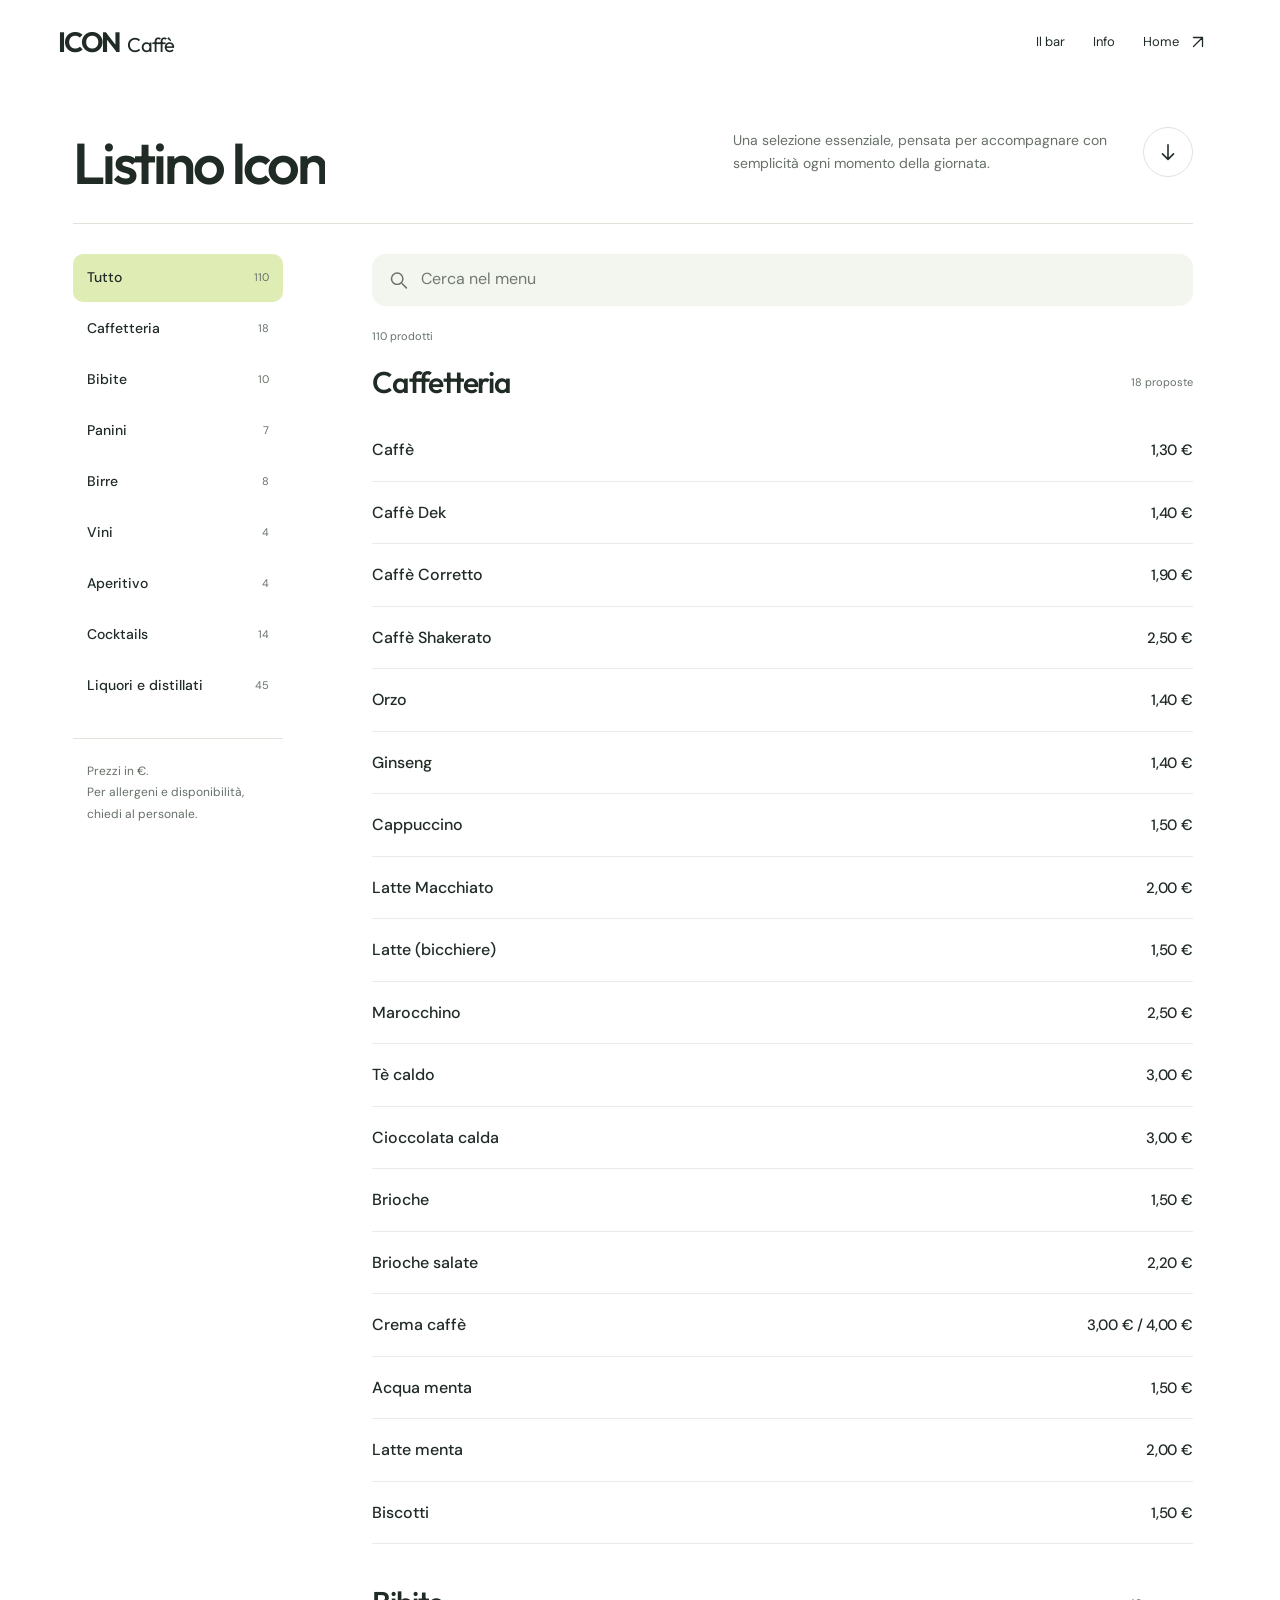
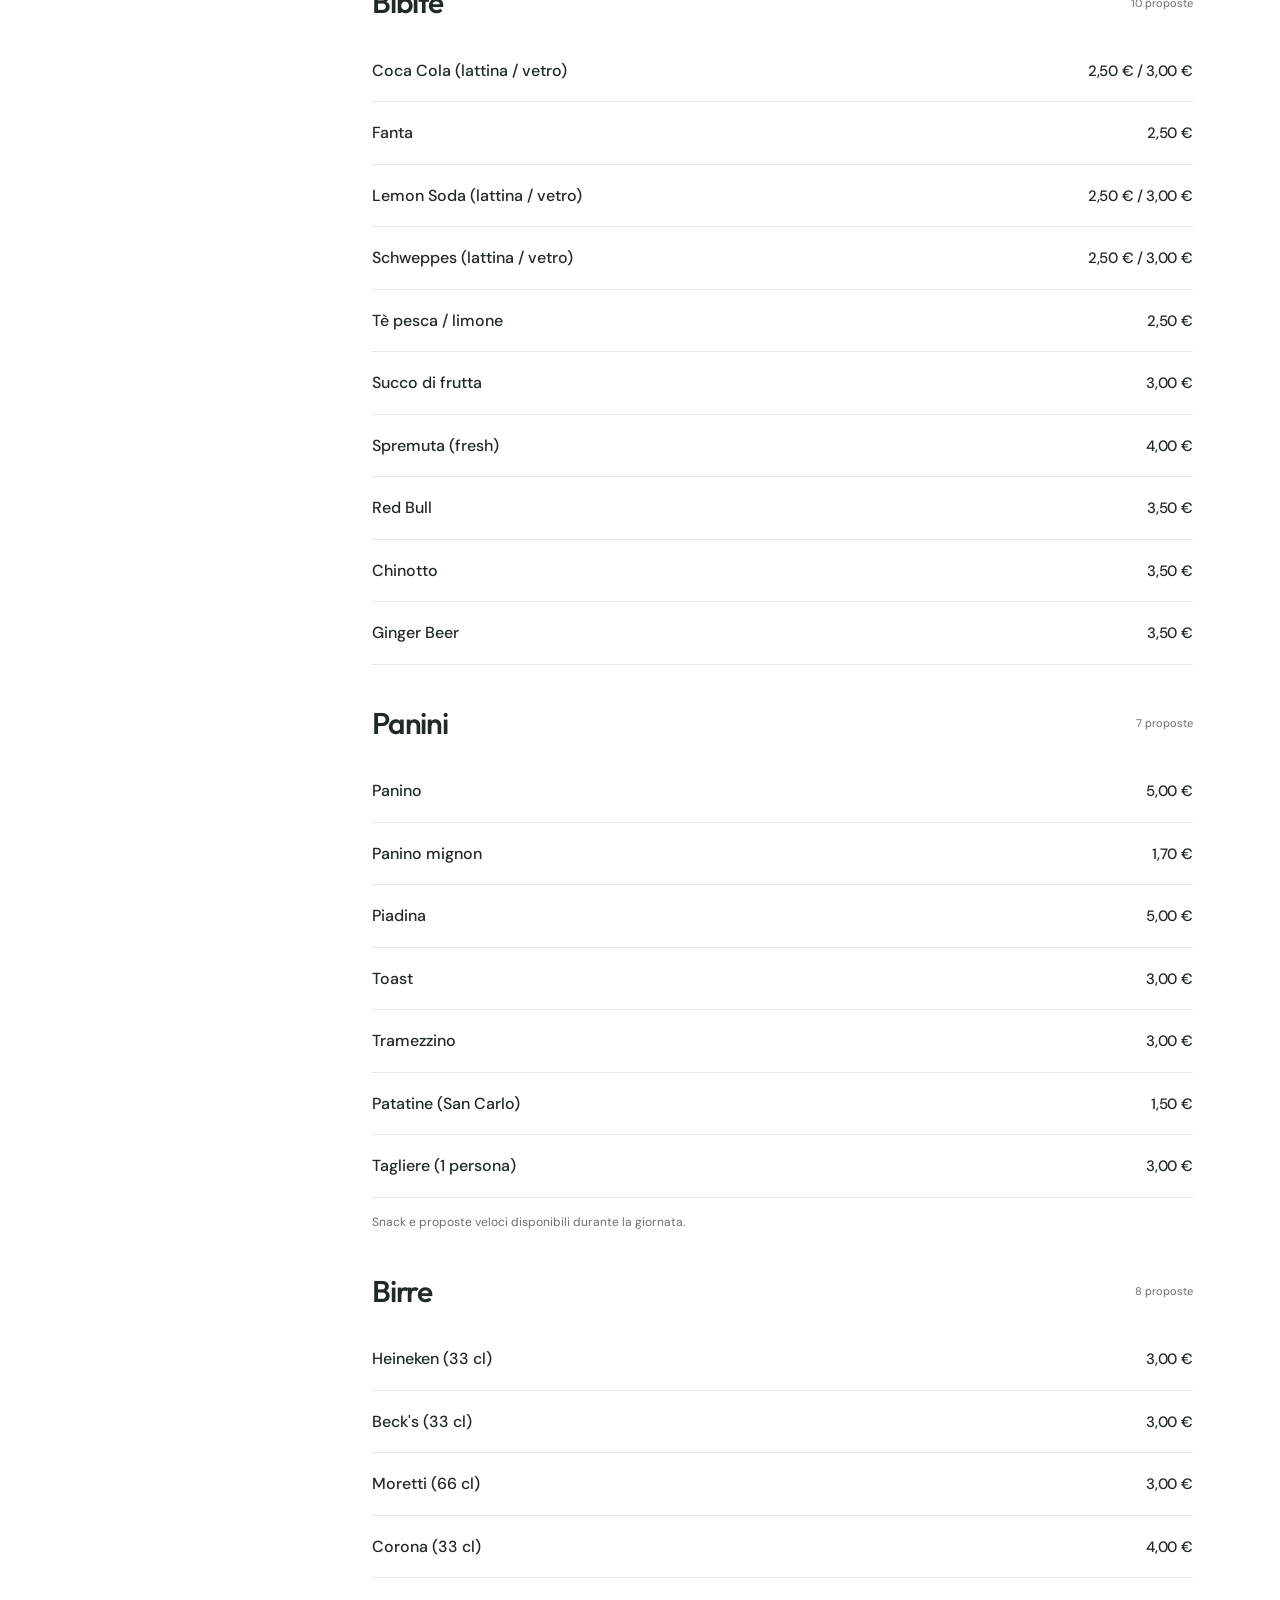
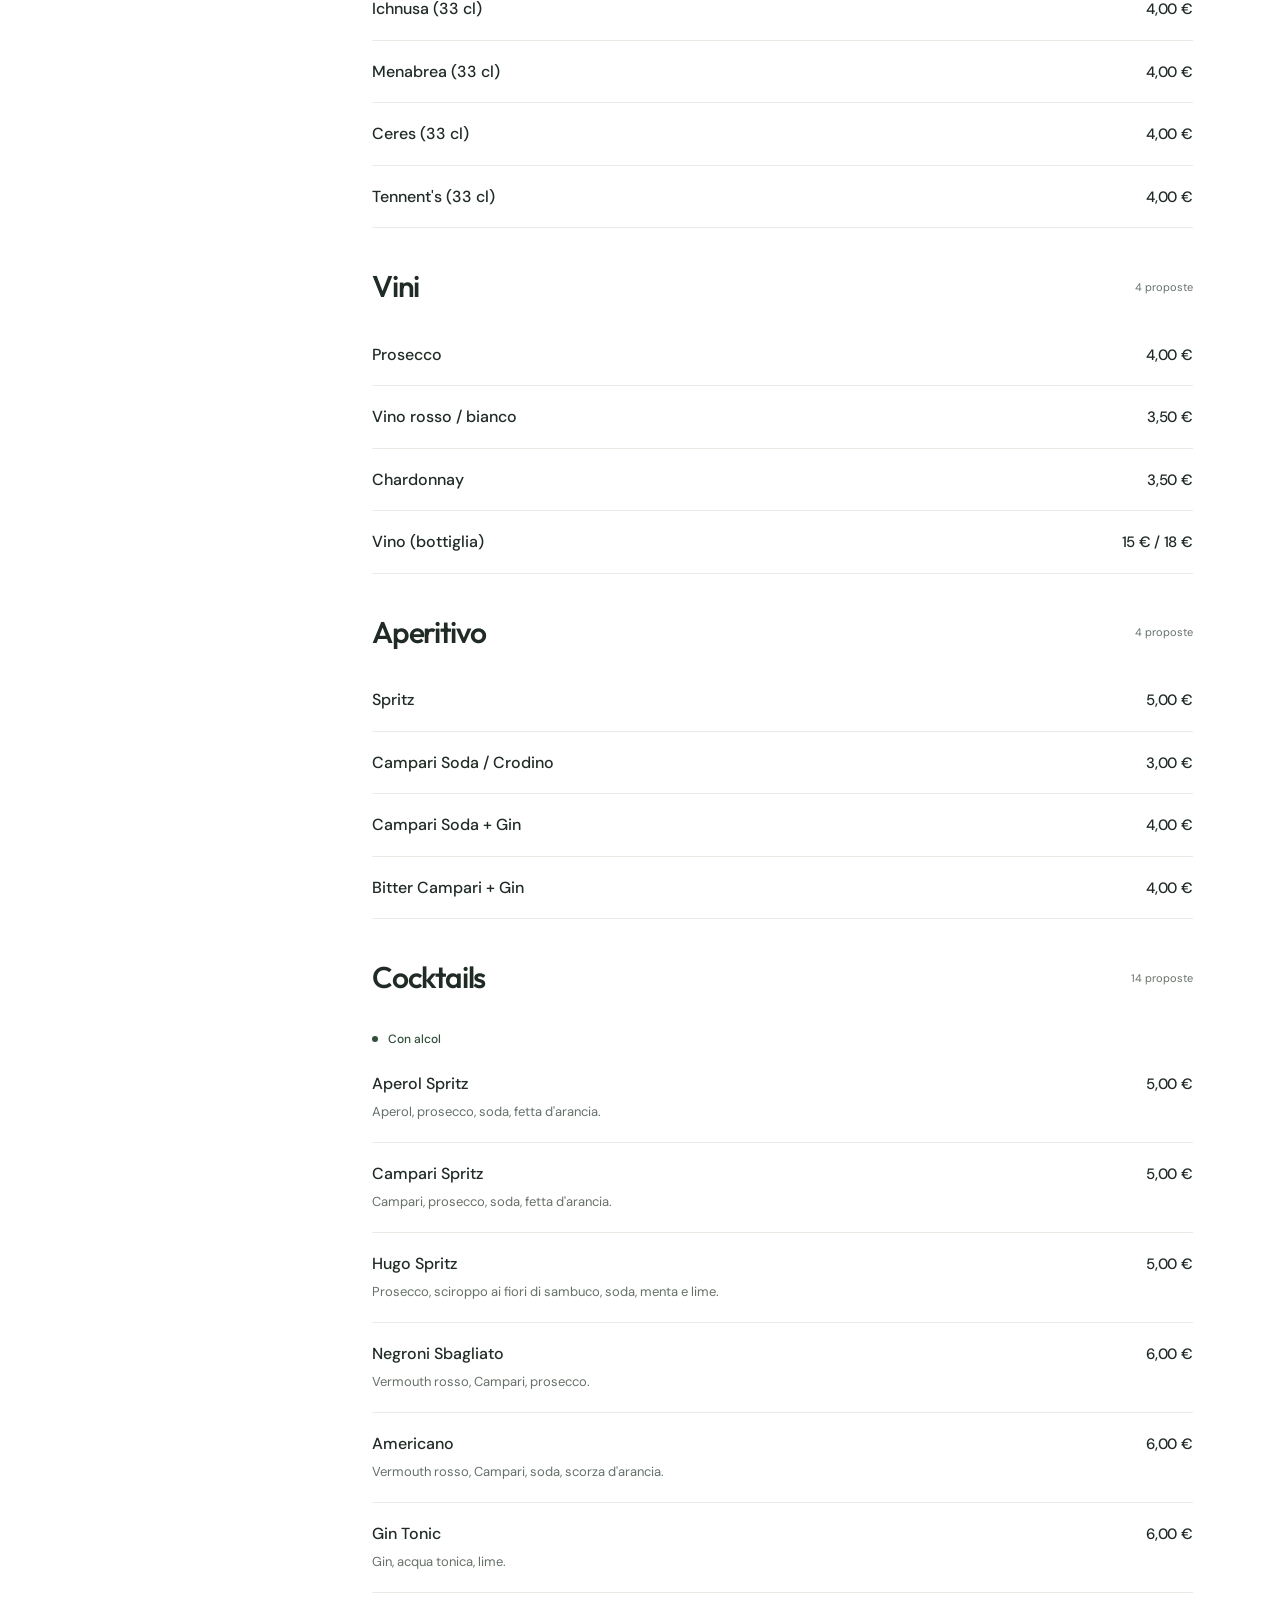
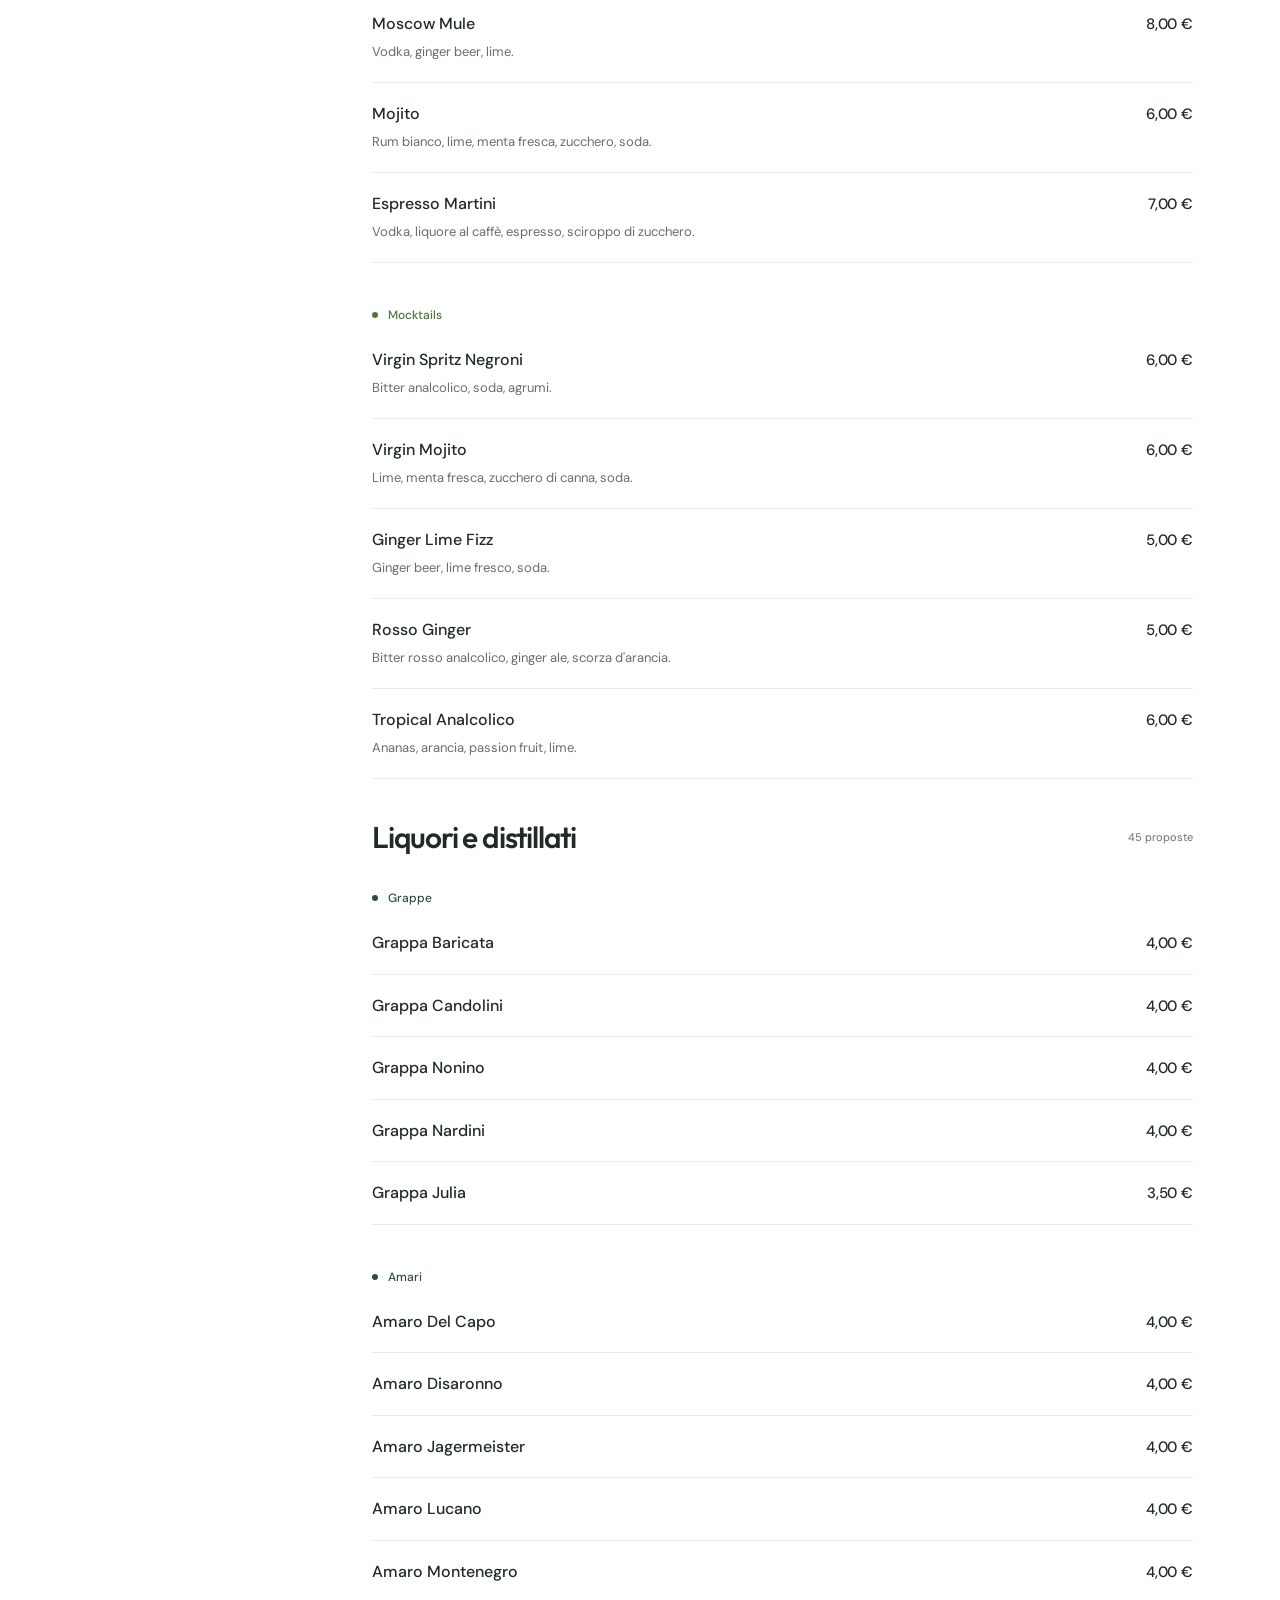
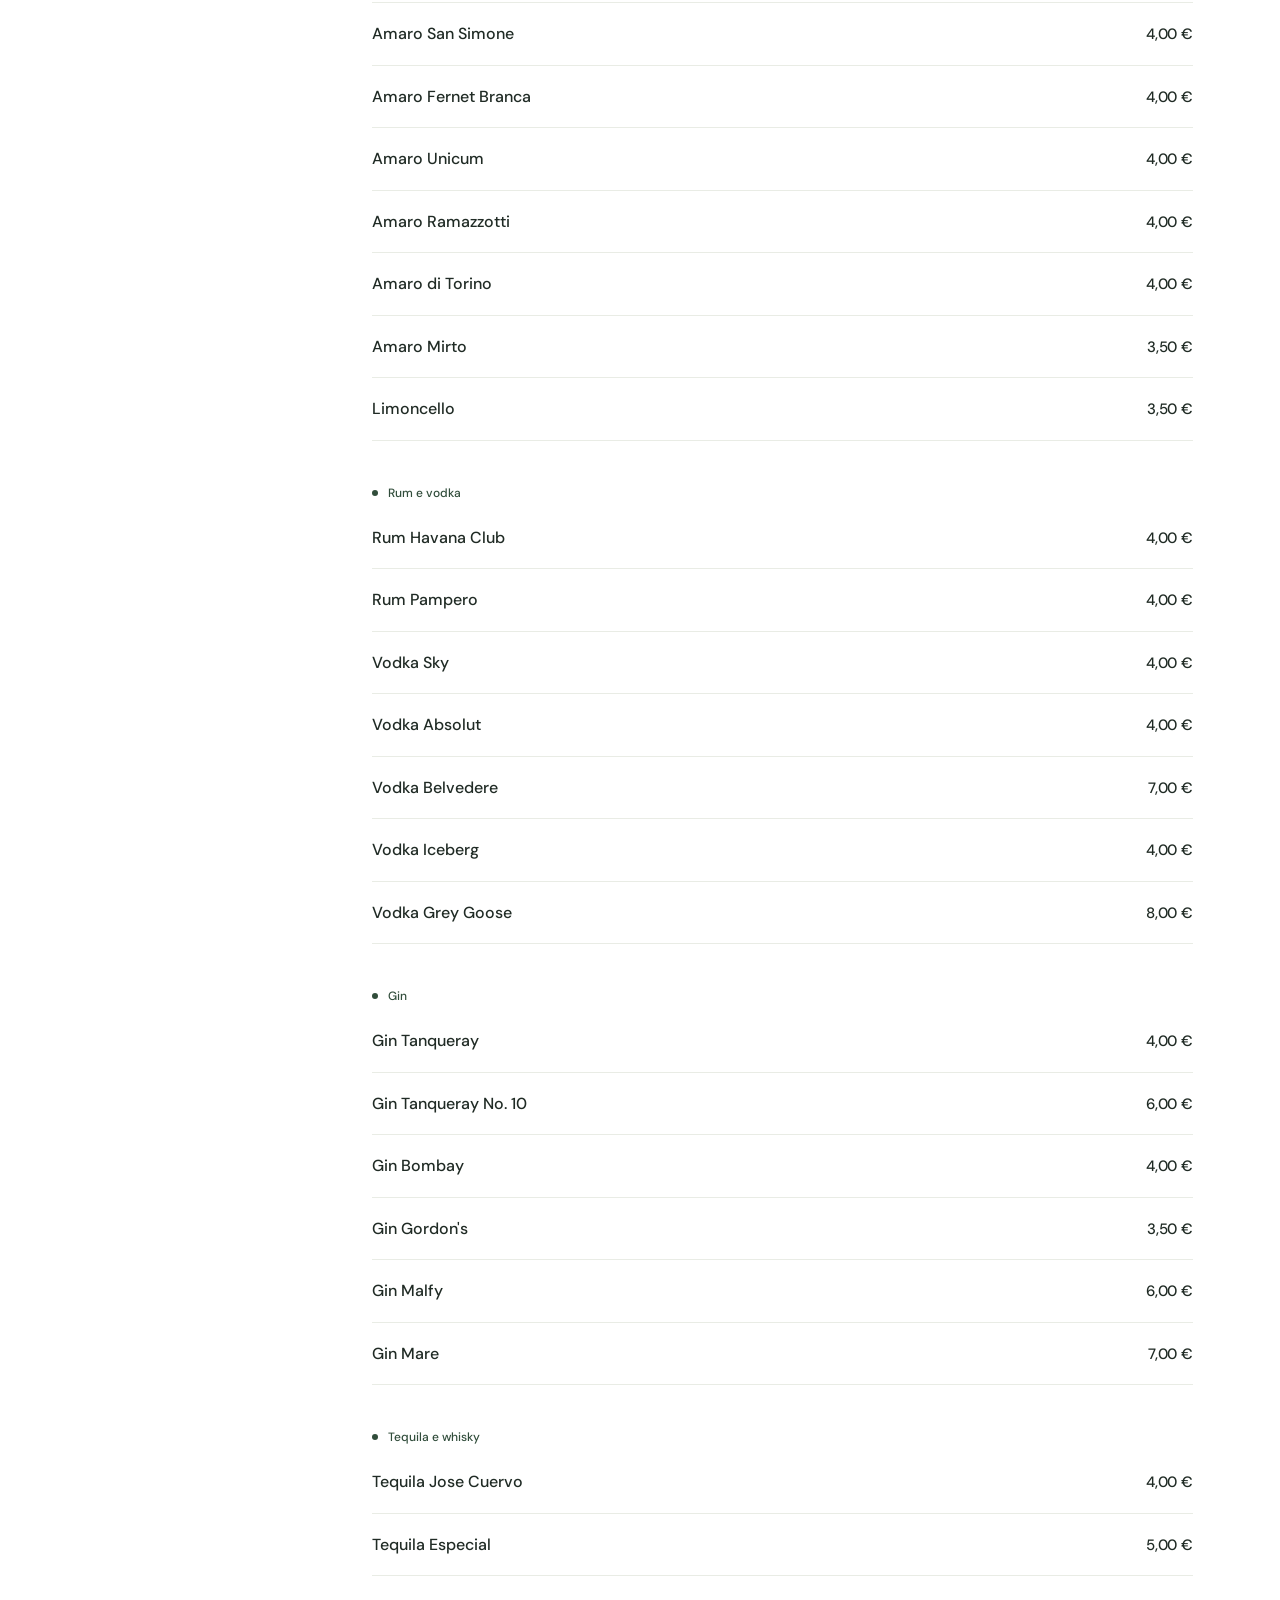
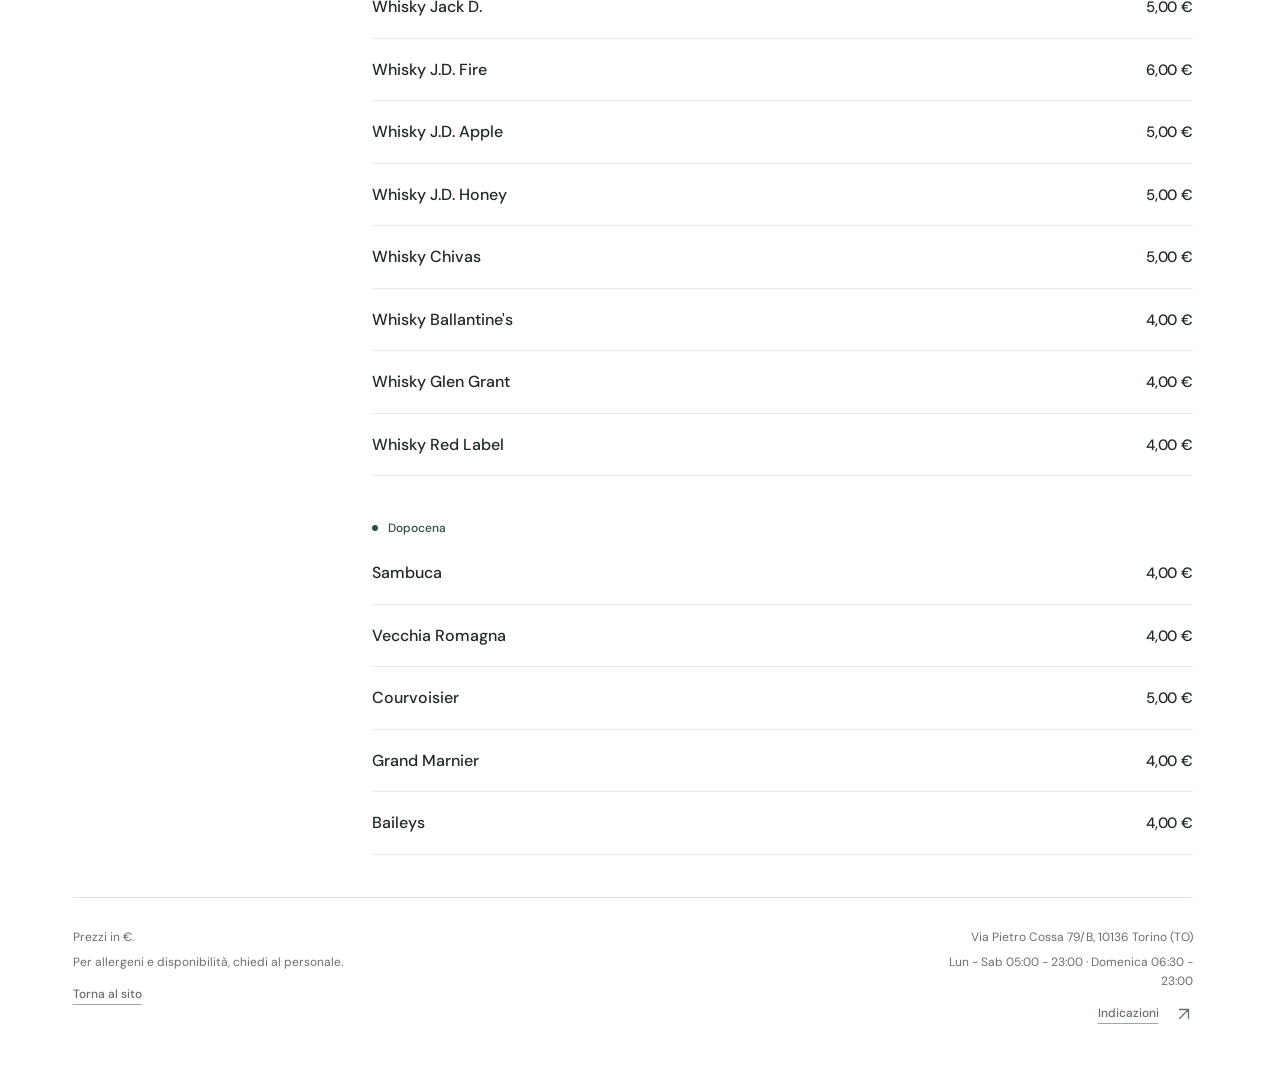
==== commit f3a69689: "Simplify ICON design with modern typography and spatial motion" ====
--- a/public/menu/index.html
+++ b/public/menu/index.html
@@ -20,8 +20,8 @@
     <meta name="twitter:image" content="https://iconcaffe.com/assets/bg.png" />
     <link rel="preconnect" href="https://fonts.googleapis.com" />
     <link rel="preconnect" href="https://fonts.gstatic.com" crossorigin />
-    <link href="https://fonts.googleapis.com/css2?family=Bodoni+Moda:ital,opsz,wght@0,6..96,400;0,6..96,500;1,6..96,400&family=Manrope:wght@400;500;600&display=swap" rel="stylesheet" />
-    <link rel="stylesheet" href="../styles.css?v=20260909" />
+    <link href="https://fonts.googleapis.com/css2?family=DM+Sans:wght@400;500;600&family=Outfit:wght@400;500;600;650;700&display=swap" rel="stylesheet" />
+    <link rel="stylesheet" href="../styles.css?v=20261117" />
   </head>
   <body class="page--menu" id="top">
     <a class="skip-link" href="#menu-results">Vai al menu</a>
@@ -86,11 +86,11 @@
     </footer>
     <a class="icon-button back-top" href="#top" aria-label="Torna in alto" hidden><svg viewBox="0 0 24 24" aria-hidden="true"><path d="M12 4v16m-6-6 6 6 6-6"/></svg></a>
     <dialog class="sheet" id="category-dialog" aria-labelledby="category-title">
-      <span class="sheet-handle" aria-hidden="true"></span>
+      <span class="sheet-handle" aria-hidden="true" data-drag-handle></span>
       <div class="sheet-header"><h2 id="category-title">Il menu</h2><button class="icon-button" type="button" aria-label="Chiudi categorie" data-close><svg viewBox="0 0 24 24" aria-hidden="true"><path d="m6 6 12 12M6 18 18 6"/></svg></button></div>
       <nav class="sheet-categories" aria-label="Scegli una categoria" data-category-list></nav>
     </dialog>
     <noscript><p class="container menu-error">Attiva JavaScript per consultare il menu. Per prezzi, allergeni e disponibilità, chiedi al personale.</p></noscript>
-    <script type="module" src="../app.js?v=20260909"></script>
+    <script type="module" src="../app.js?v=20261117"></script>
   </body>
 </html>
--- a/public/styles.css
+++ b/public/styles.css
@@ -1,395 +1,383 @@
 :root {
-  --paper: #faf9f6;
-  --paper-deep: #f1eee7;
-  --ink: #29251f;
-  --muted: #706a62;
-  --accent: #9a513b;
-  --line: #dedbd4;
-  --serif: "Bodoni Moda", Georgia, serif;
-  --sans: "Manrope", sans-serif;
-  --gutter: clamp(22px, 4.5vw, 68px);
-  --header-height: 90px;
+  --paper: #f7f8f3;
+  --surface: #ffffff;
+  --ink: #202b25;
+  --muted: #667068;
+  --accent: #314d3b;
+  --lime: #dfedb5;
+  --line: #dfe4da;
+  --display: "Outfit", sans-serif;
+  --sans: "DM Sans", sans-serif;
+  --gutter: clamp(20px, 4.5vw, 72px);
+  --header-height: 84px;
   --ease: cubic-bezier(.22, 1, .36, 1);
+  --spring: cubic-bezier(.2, .9, .25, 1.15);
 }
 *, *::before, *::after { box-sizing: border-box; }
-html { scroll-behavior: smooth; scroll-padding-top: calc(var(--header-height) + 24px); scrollbar-gutter: stable; }
-body { margin: 0; background: var(--paper); color: var(--ink); font: 15px/1.65 var(--sans); -webkit-font-smoothing: antialiased; }
-body, button, input { font-family: var(--sans); }
-::selection { background: #ddc4b9; color: var(--ink); }
+html { scroll-behavior: smooth; scroll-padding-top: calc(var(--header-height) + 20px); scrollbar-gutter: stable; }
+body { margin: 0; background: var(--paper); color: var(--ink); font: 16px/1.65 var(--sans); -webkit-font-smoothing: antialiased; }
+::selection { background: var(--lime); color: var(--ink); }
 a { color: inherit; text-decoration: none; }
-button, input { font: inherit; color: inherit; }
-button { cursor: pointer; }
-button, input { border-radius: 0; }
-button { border: 0; background: none; }
+button, input { color: inherit; font: inherit; }
+button { cursor: pointer; border: 0; background: none; }
+input { border-radius: 0; }
 a, button, input { -webkit-tap-highlight-color: transparent; }
-button:disabled { cursor: default; }
 :focus-visible { outline: 2px solid var(--accent); outline-offset: 5px; }
 img { display: block; max-width: 100%; }
-svg { display: block; width: 24px; height: 24px; fill: none; stroke: currentColor; stroke-width: 1.5; stroke-linecap: round; stroke-linejoin: round; flex-shrink: 0; }
+svg { display: block; width: 22px; height: 22px; fill: none; stroke: currentColor; stroke-width: 1.7; stroke-linecap: round; stroke-linejoin: round; flex-shrink: 0; }
 h1, h2, h3, p, figure { margin: 0; }
-h1, h2, h3 { font-family: var(--serif); font-weight: 400; line-height: 1.1; }
-i { font-weight: 400; }
+h1, h2, h3 { font: 500 1em/1.12 var(--display); letter-spacing: -.045em; text-wrap: balance; }
 [hidden] { display: none !important; }
-.container { width: min(1440px, calc(100% - var(--gutter) * 2)); margin-inline: auto; }
+.container { width: min(1360px, calc(100% - var(--gutter) * 2)); margin-inline: auto; }
 .sr-only { position: absolute; width: 1px; height: 1px; padding: 0; margin: -1px; overflow: hidden; clip-path: inset(50%); white-space: nowrap; border: 0; }
-.skip-link { position: fixed; z-index: 200; left: 20px; top: 12px; padding: 10px 18px; background: var(--ink); color: var(--paper); transform: translateY(-180%); }
+.skip-link { position: fixed; z-index: 200; top: 12px; left: 20px; background: var(--ink); color: white; padding: 10px 18px; transform: translateY(-180%); }
 .skip-link:focus { transform: translateY(0); }
 .reading-progress { position: fixed; z-index: 100; top: 0; left: 0; height: 2px; width: 100%; background: var(--accent); transform-origin: left; transform: scaleX(0); pointer-events: none; }
-.site-header { height: var(--header-height); position: sticky; top: 0; z-index: 30; background: rgb(250 249 246 / .95); transition: box-shadow .35s, background .35s; }
-.site-header.is-scrolled { box-shadow: 0 1px 0 var(--line); background: rgb(250 249 246 / .98); }
-.header-inner { display: flex; align-items: center; justify-content: space-between; height: 100%; gap: 30px; }
-.brand { display: inline-flex; align-items: center; flex-shrink: 0; min-height: 44px; }
-.wordmark { display: inline-block; font-family: var(--serif); font-size: clamp(30px, 3.1vw, 45px); line-height: 1; letter-spacing: -.065em; white-space: nowrap; }
-.wordmark i { letter-spacing: -.07em; }
-.main-nav { display: flex; gap: clamp(22px, 2.5vw, 38px); align-items: center; }
-.main-nav a { font-size: 13px; padding: 12px 0; position: relative; }
-.main-nav a::after, .text-link::after { content: ""; position: absolute; bottom: 8px; left: 0; height: 1px; width: 100%; background: currentColor; transform: scaleX(0); transform-origin: right; transition: transform .4s var(--ease); }
+.site-header { position: sticky; top: 0; z-index: 30; height: var(--header-height); background: rgb(247 248 243 / .94); backdrop-filter: blur(18px); transition: box-shadow .3s; }
+.site-header.is-scrolled { box-shadow: 0 1px 0 var(--line); }
+.header-inner { display: flex; align-items: center; justify-content: space-between; height: 100%; gap: 28px; }
+.brand { display: inline-flex; min-height: 44px; align-items: center; flex-shrink: 0; }
+.wordmark { display: inline-flex; align-items: baseline; gap: 7px; font: 650 28px/1 var(--display); letter-spacing: -.055em; white-space: nowrap; }
+.wordmark i { font-size: .72em; font-style: normal; font-weight: 400; letter-spacing: -.04em; }
+.main-nav { display: flex; align-items: center; gap: 30px; }
+.main-nav a { font-size: 14px; padding: 12px 0; position: relative; }
+.main-nav a::after { content: ""; position: absolute; left: 0; right: 0; bottom: 7px; height: 2px; border-radius: 2px; background: var(--accent); transform: scaleX(0); transform-origin: right; transition: transform .4s var(--ease); }
 .main-nav a:hover::after { transform: scaleX(1); transform-origin: left; }
-.header-cta, .text-link { display: inline-flex; align-items: center; gap: 20px; min-height: 44px; position: relative; }
-.header-cta { color: var(--accent); font-size: 14px; border-bottom: 1px solid var(--accent); }
-.header-cta svg, .text-link svg, .button svg { transition: transform .4s var(--ease); }
-.header-cta:hover svg { transform: translate(3px, -3px); }
-.text-link { border-bottom: 1px solid currentColor; padding-block: 7px; width: fit-content; font-size: 14px; }
-.text-link:hover svg, .button:hover svg { transform: translateX(5px); }
-.text-link--accent { color: var(--accent); }
-.button { display: inline-flex; align-items: center; justify-content: space-between; gap: 28px; min-height: 54px; padding: 14px 24px; background: var(--accent); color: var(--paper); font-size: 14px; transition: background .3s, transform .4s var(--ease); }
-.button:hover { background: #7b3c2a; transform: translateY(-2px); }
-.button--light { color: var(--ink); background: var(--paper); }
-.button--light:hover { background: var(--paper-deep); }
-.icon-button { display: inline-flex; align-items: center; justify-content: center; width: 44px; height: 44px; flex-shrink: 0; }
+.header-cta { display: inline-flex; min-height: 44px; gap: 20px; padding: 10px 18px; align-items: center; background: var(--ink); color: white; border-radius: 12px; font-size: 13px; }
+.header-cta svg { width: 18px; height: 18px; transition: transform .4s var(--spring); }
+.header-cta:hover svg { transform: translate(2px, -2px); }
+.button { display: inline-flex; min-height: 58px; align-items: center; justify-content: space-between; gap: 36px; background: var(--ink); color: white; padding: 9px 10px 9px 23px; border-radius: 15px; font-size: 15px; font-weight: 500; transition: transform .4s var(--spring), background .3s; }
+.button > svg { width: 40px; height: 40px; padding: 10px; background: var(--lime); color: var(--ink); border-radius: 10px; transition: transform .45s var(--spring); }
+.button:hover { transform: translateY(-3px); background: var(--accent); }
+.button:hover > svg { transform: rotate(-35deg); }
+.button:active { transform: scale(.97); }
+.button--light { color: var(--ink); background: var(--lime); }
+.button--light:hover { color: var(--ink); background: #ebf4d4; }
+.button--light > svg { background: var(--ink); color: var(--lime); }
+.text-link { display: inline-flex; gap: 16px; align-items: center; min-height: 44px; font-size: 14px; font-weight: 500; text-decoration: underline; text-underline-offset: 6px; text-decoration-color: #9fa99f; text-decoration-thickness: 1px; }
+.text-link svg { width: 18px; transition: transform .45s var(--spring); }
+.text-link:hover svg { transform: translateX(5px); }
+.icon-button { display: inline-flex; width: 44px; height: 44px; align-items: center; justify-content: center; border-radius: 12px; flex-shrink: 0; }
+.icon-button:hover { background: #e9ede4; }
 .nav-toggle { display: none; flex-direction: column; gap: 6px; }
-.nav-toggle span { display: block; width: 22px; height: 1px; background: currentColor; }
-.hero { padding: 24px 0 0; }
-.hero-grid { display: grid; grid-template-columns: 1fr 1fr; align-items: center; column-gap: 6%; }
-.hero-copy { padding: 20px 0 28px; }
-.hero-title { font-size: clamp(105px, 13.4vw, 208px); line-height: .94; letter-spacing: -.075em; margin: 0 0 34px -6px; }
-.hero-title .line { display: block; overflow: hidden; padding: 0 .06em .13em; margin: 0 -.06em -.09em; }
-.hero-title .line > span { display: block; animation: title-in 1.25s var(--ease) both; }
-.hero-title .line:nth-child(2) > span { animation-delay: .12s; }
-.hero-title i { display: block; letter-spacing: -.075em; }
-.hero-subtitle { font: 400 clamp(21px, 2vw, 28px)/1.35 var(--serif); max-width: 26ch; }
-.hero-lead { margin-top: 20px; max-width: 46ch; font-size: 14px; line-height: 1.8; color: var(--muted); }
-.hero-actions { display: flex; flex-wrap: wrap; gap: 16px 30px; align-items: center; margin-top: 30px; }
-.hero-figure { min-width: 0; align-self: stretch; display: flex; flex-direction: column; }
-.hero-photo { position: relative; overflow: hidden; min-height: 560px; height: min(72vw, 710px); max-height: calc(100svh - 175px); flex: 1; background: #503824; animation: image-in 1.5s var(--ease) both; }
-.hero-photo img { width: 100%; height: 100%; position: absolute; object-fit: cover; object-position: center top; transform: translateY(var(--parallax-y, 0px)) scale(1.16); will-change: transform; }
-.hero-figure figcaption { display: flex; justify-content: flex-end; padding-top: 12px; font-size: 11px; color: var(--muted); }
-.hero-bottom { margin-top: 28px; border-top: 1px solid var(--line); padding-block: 17px; display: flex; justify-content: space-between; align-items: center; gap: 25px; font-size: 12px; color: var(--muted); }
-.scroll-cue { display: inline-flex; align-items: center; gap: 12px; min-height: 44px; color: var(--ink); flex-shrink: 0; }
-.scroll-cue svg { animation: arrow-down 2.6s ease-in-out infinite; }
-.section { padding-block: clamp(80px, 9vw, 136px); }
-.section-label { font-size: 11px; letter-spacing: .15em; text-transform: uppercase; display: flex; align-items: center; gap: 24px; color: var(--accent); margin-bottom: 28px; }
-.section-label::after { content: ""; height: 1px; background: currentColor; opacity: .45; flex: 1; }
-.section-title { font-size: clamp(40px, 5vw, 72px); letter-spacing: -.055em; line-height: 1.14; text-wrap: balance; }
-.section-body { color: var(--muted); line-height: 1.85; max-width: 50ch; }
-.about { position: relative; overflow: hidden; padding-bottom: clamp(145px, 18vw, 270px); }
-.about-grid { display: grid; grid-template-columns: 1fr 1.6fr; gap: 7%; position: relative; z-index: 1; }
-.about-copy .section-title { margin-bottom: 32px; }
-.about-copy p + p { margin-top: 15px; }
-.about-copy .text-link { margin-top: 25px; }
-.about-echo { position: absolute; bottom: -22vw; left: 2vw; font: 400 43vw/1 var(--serif); letter-spacing: -.06em; color: transparent; -webkit-text-stroke: 1px #ded2c7; pointer-events: none; user-select: none; transform: translateY(var(--parallax-y, 0px)); }
-.services { background: var(--paper-deep); }
-.services-layout { display: grid; grid-template-columns: .9fr 1.1fr; gap: 10%; }
-.services-intro .section-body { margin-top: 24px; }
-.service-row { display: grid; grid-template-columns: 30px 1fr 25px; column-gap: 20px; padding: 25px 0; border-top: 1px solid #c5b4a7; position: relative; }
-.service-row:last-child { border-bottom: 1px solid #c5b4a7; }
-.service-number { color: var(--accent); font-size: 11px; padding-top: 9px; }
-.service-row h3 { font-size: clamp(27px, 2.6vw, 37px); letter-spacing: -.045em; transition: transform .4s var(--ease); }
-.service-row p { color: var(--muted); font-size: 13px; margin-top: 9px; max-width: 40ch; }
-.service-row svg { color: var(--accent); margin-top: 6px; transition: transform .4s var(--ease); }
+.nav-toggle span { width: 22px; height: 2px; border-radius: 2px; background: currentColor; }
+.hero { padding: 32px 0 20px; overflow: clip; }
+.hero-grid { display: grid; grid-template-columns: 1fr 1fr; gap: 7%; align-items: center; }
+.hero-copy { padding: 26px 0; }
+.hero-title { font-size: clamp(84px, 9vw, 138px); font-weight: 600; line-height: .96; letter-spacing: -.075em; margin-left: -.045em; }
+.hero-title .line { display: block; overflow: hidden; padding: 0 .06em .12em; margin: 0 -.06em -.06em; }
+.hero-title .line > span { display: block; transform-origin: left bottom; animation: title-roll 1.1s var(--ease) both; }
+.hero-title .line:nth-child(2) > span { animation-delay: .1s; color: var(--accent); }
+.hero-subtitle { margin-top: 26px; max-width: 25ch; font: 400 clamp(20px, 2vw, 28px)/1.35 var(--display); letter-spacing: -.025em; }
+.hero-lead { margin-top: 20px; max-width: 42ch; font-size: 15px; line-height: 1.7; color: var(--muted); }
+.hero-actions { display: flex; flex-wrap: wrap; align-items: center; gap: 20px 28px; margin-top: 32px; }
+.hero-figure { position: relative; min-width: 0; padding: 10px 0; }
+.hero-photo { position: relative; height: clamp(460px, 42vw, 620px); overflow: hidden; border-radius: 28px; background: #654832; transform: perspective(1200px) rotateY(calc(var(--scene-progress, 0) * -3deg)); will-change: transform; animation: photo-unfold 1.3s var(--ease) both; }
+.hero-photo img { width: 100%; height: 100%; object-fit: cover; object-position: center 18%; transform: translateY(var(--parallax-y, 0px)) scale(var(--media-scale, 1.14)); will-change: transform; }
+.hero-figure figcaption { position: absolute; bottom: 27px; left: 18px; right: 18px; display: flex; align-items: center; justify-content: space-between; gap: 14px; padding: 14px 17px; border-radius: 14px; background: rgb(247 248 243 / .94); backdrop-filter: blur(10px); font-size: 12px; font-weight: 500; }
+.hero-figure figcaption svg { width: 18px; height: 18px; }
+.hero-location { display: flex; justify-content: space-between; width: 100%; align-items: center; gap: 14px; }
+.hero-bottom { display: flex; justify-content: space-between; align-items: center; gap: 20px; padding: 26px 0 8px; font-size: 12px; color: var(--muted); }
+.scroll-cue { display: inline-flex; align-items: center; gap: 12px; min-height: 44px; color: var(--ink); font-size: 12px; }
+.scroll-cue svg { animation: arrow-orbit 2.8s var(--ease) infinite; }
+.hero-bottom .scroll-cue svg { background: var(--lime); border-radius: 50%; padding: 10px; width: 42px; height: 42px; }
+.section { padding-block: clamp(72px, 7vw, 108px); }
+.section-label { color: var(--muted); font-size: 12px; font-weight: 500; margin-bottom: 22px; }
+.section-title { font-size: clamp(36px, 4.4vw, 64px); line-height: 1.12; letter-spacing: -.05em; }
+.section-body { color: var(--muted); line-height: 1.75; max-width: 52ch; font-size: 15px; }
+.about { border-top: 1px solid var(--line); }
+.about-layout { display: grid; grid-template-columns: 1fr 1fr; gap: 10%; }
+.about-copy .section-title { max-width: 14ch; }
+.about-copy .section-body { margin-top: 22px; }
+.about-copy .text-link { margin-top: 22px; }
+.about-services { padding-top: 5px; }
+.services-title { font-size: 22px; letter-spacing: -.03em; margin-bottom: 24px; max-width: 22ch; }
+.service-row { display: grid; grid-template-columns: 1fr 32px; align-items: center; gap: 8px 20px; position: relative; isolation: isolate; overflow: hidden; border-bottom: 1px solid var(--line); padding: 24px 16px; margin-inline: -16px; border-radius: 12px 12px 0 0; }
+.service-row::before { content: ""; position: absolute; inset: 0; z-index: -1; background: var(--lime); transform: translateY(103%); transition: transform .5s var(--ease); border-radius: inherit; }
+.service-row h3 { font-size: 26px; font-weight: 500; transition: transform .5s var(--ease); }
+.service-row p { font-size: 13px; color: var(--muted); max-width: 43ch; }
+.service-row svg { grid-column: 2; grid-row: 1 / 3; transition: transform .5s var(--spring); }
+.service-row:hover::before { transform: translateY(0); }
 .service-row:hover h3 { transform: translateX(5px); }
-.service-row:hover svg { transform: translate(3px, -3px); }
-.menu-preview { background: var(--ink); color: var(--paper); }
-.preview-layout { display: grid; grid-template-columns: 1fr .8fr; gap: 12%; }
-.menu-preview .section-label { color: #d6bcaa; }
-.menu-preview .section-title { font-size: clamp(36px, 4vw, 60px); }
-.menu-preview .section-body { color: #d0cac1; margin-top: 25px; }
-.preview-intro .button { margin-top: 32px; }
-.preview-category + .preview-category { margin-top: 32px; }
-.preview-category-title { display: flex; justify-content: space-between; align-items: center; padding-bottom: 12px; color: #e0c6b5; border-bottom: 1px solid #60594e; font-size: 12px; letter-spacing: .08em; }
-.preview-category-title svg { width: 19px; height: 19px; }
-.preview-item { display: grid; grid-template-columns: 1fr auto; gap: 20px; border-bottom: 1px solid #49443b; padding: 13px 0; font-size: 13px; }
+.service-row:hover svg { transform: rotate(45deg); }
+.menu-preview { position: relative; overflow: clip; background: var(--ink); color: var(--paper); border-radius: 32px; width: calc(100% - 32px); margin-inline: auto; }
+.preview-layout { display: grid; grid-template-columns: 1fr 1fr; gap: 12%; position: relative; z-index: 1; }
+.menu-preview .section-label { color: #b2c4a8; }
+.menu-preview .section-title { font-size: clamp(45px, 5.8vw, 84px); max-width: 9ch; }
+.menu-preview .section-body { color: #c4ccc3; margin-top: 24px; max-width: 38ch; }
+.preview-intro .button { margin-top: 30px; }
+.preview-category + .preview-category { margin-top: 28px; }
+.preview-category-title { display: flex; align-items: center; justify-content: space-between; gap: 20px; padding-bottom: 12px; color: var(--lime); font: 500 19px var(--display); letter-spacing: -.02em; }
+.preview-category-title svg { width: 19px; transition: transform .4s var(--spring); }
+.preview-category-title:hover svg { transform: rotate(45deg); }
+.preview-item { display: grid; grid-template-columns: minmax(0, 1fr) auto; gap: 18px; border-bottom: 1px solid #455047; padding: 12px 0; font-size: 14px; }
 .preview-item strong { font-weight: 500; font-variant-numeric: tabular-nums; }
-.atmosphere-layout { display: grid; grid-template-columns: 1fr 1fr; gap: 9%; align-items: center; }
-.atmosphere .section-body { margin-top: 26px; }
-.atmosphere-photo { position: relative; height: 530px; overflow: hidden; background: #503824; }
-.atmosphere-photo img { width: 100%; height: 100%; object-fit: cover; object-position: 70% 25%; transform: translateY(var(--parallax-y, 0px)) scale(1.18); }
-.atmosphere-caption { padding-top: 12px; color: var(--muted); font-size: 11px; display: flex; justify-content: space-between; }
-.info { padding-top: 0; }
-.info-layout { border-top: 1px solid var(--line); padding-top: 30px; }
-.info-columns { display: grid; grid-template-columns: .85fr 1.15fr; gap: 10%; }
-.info .section-body { font-size: 13px; margin-top: 22px; max-width: 35ch; }
-.info-row { display: grid; grid-template-columns: 90px 1fr; gap: 24px; padding: 24px 0; border-bottom: 1px solid var(--line); }
+.preview-orbit { position: absolute; width: 620px; height: 620px; left: -290px; bottom: -480px; border: 1px solid #64745d; border-radius: 50%; transform: translateY(var(--parallax-y, 0px)); pointer-events: none; }
+.preview-orbit::after { content: ""; position: absolute; inset: 35px; border: 1px solid #64745d; border-radius: 50%; }
+.info-layout { display: grid; grid-template-columns: .95fr 1.05fr; gap: 12%; }
+.info-copy .section-title { max-width: 10ch; }
+.info-copy .section-body { margin-top: 24px; max-width: 38ch; }
+.info-row { padding: 25px 0; border-bottom: 1px solid var(--line); }
 .info-row:first-child { padding-top: 0; }
-.info-label { color: var(--muted); font-size: 10px; letter-spacing: .14em; text-transform: uppercase; padding-top: 4px; }
-.info-value { font-size: 15px; }
-.info-value p + p { margin-top: 5px; }
-.info-value small { display: block; color: var(--muted); font-size: 11px; margin-top: 8px; }
-.info-value .text-link { font-size: 13px; }
-.cta { padding-block: 0 90px; }
-.cta-inner { text-align: center; padding-top: 80px; border-top: 1px solid var(--line); }
-.cta .section-title { max-width: 20ch; margin-inline: auto; }
-.cta p { max-width: 60ch; margin: 25px auto 0; color: var(--muted); font-size: 14px; }
-.cta-actions { display: flex; justify-content: center; align-items: center; flex-wrap: wrap; gap: 20px 36px; margin-top: 35px; }
-.site-footer { padding-bottom: 25px; }
-.footer-inner { border-top: 1px solid var(--line); padding-top: 26px; display: flex; align-items: center; justify-content: space-between; flex-wrap: wrap; gap: 24px; }
+.info-label { display: block; color: var(--muted); font-size: 12px; margin-bottom: 10px; }
+.info-value { font-size: 16px; }
+.info-value p + p { margin-top: 3px; }
+.info-value .text-link { margin-top: 4px; font-size: 13px; }
+.info-value small { display: block; color: var(--muted); font-size: 12px; margin-top: 5px; }
+.cta { padding-block: 0 70px; }
+.cta-inner { border-top: 1px solid var(--line); padding-top: 50px; display: grid; grid-template-columns: 1.2fr 1fr; gap: 40px; align-items: center; }
+.cta .section-title { font-size: clamp(28px, 3vw, 44px); max-width: 19ch; }
+.cta p { font-size: 14px; color: var(--muted); margin-top: 18px; max-width: 52ch; }
+.cta-actions { display: flex; flex-wrap: wrap; justify-content: flex-end; align-items: center; gap: 18px 28px; }
+.site-footer { padding-block: 0 28px; }
+.footer-inner { padding-top: 26px; border-top: 1px solid var(--line); display: flex; flex-wrap: wrap; align-items: center; justify-content: space-between; gap: 24px; }
 .footer-brand { display: flex; align-items: center; gap: 14px; }
-.footer-brand img { width: 28px; height: 50px; }
-.footer-brand .wordmark { font-size: 27px; }
-.footer-brand small { display: block; font-size: 10px; color: var(--muted); margin-top: 8px; }
-.footer-links { display: flex; gap: 22px; font-size: 12px; }
-.footer-legal { color: var(--muted); font-size: 11px; }
-.back-top { position: fixed; right: 22px; bottom: max(22px, env(safe-area-inset-bottom)); z-index: 25; background: var(--paper); border: 1px solid var(--line); box-shadow: 0 3px 20px #29251f10; }
+.footer-brand img { width: 25px; height: 45px; }
+.footer-brand .wordmark { font-size: 24px; }
+.footer-brand small { display: block; margin-top: 7px; font-size: 11px; color: var(--muted); }
+.footer-links { display: flex; gap: 22px; font-size: 13px; }
+.footer-legal { font-size: 11px; color: var(--muted); }
+.back-top { position: fixed; right: 20px; bottom: max(20px, env(safe-area-inset-bottom)); z-index: 25; border: 1px solid var(--line); background: var(--surface); box-shadow: 0 5px 20px #202b2510; }
 .back-top svg { transform: rotate(180deg); width: 20px; }
-.dialog-open { overflow: hidden; }
-.sheet { border: 0; color: var(--ink); background: var(--paper); width: min(520px, 100%); max-height: 88dvh; margin: auto auto 0; padding: 20px 26px max(28px, env(safe-area-inset-bottom)); overflow-y: auto; overscroll-behavior: contain; border-radius: 16px 16px 0 0; }
-.sheet::backdrop { background: rgb(30 25 20 / .4); backdrop-filter: blur(5px); }
-.sheet-handle { display: block; height: 3px; width: 36px; background: var(--line); margin: 0 auto 16px; border-radius: 3px; }
-.sheet-header { display: flex; justify-content: space-between; align-items: center; margin-bottom: 18px; }
-.sheet-header h2 { font-size: 32px; letter-spacing: -.04em; }
-.sheet-nav { display: grid; }
-.sheet-nav a { display: flex; justify-content: space-between; align-items: center; min-height: 62px; font: 30px var(--serif); border-bottom: 1px solid var(--line); }
-.sheet-contact { margin-top: 28px; color: var(--muted); font-size: 12px; }
-.sheet-contact p + p { margin-top: 7px; }
 
-/* The QR menu keeps the first products in the first mobile viewport. */
-.menu-home { display: inline-flex; gap: 14px; align-items: center; min-height: 44px; font-size: 13px; }
-.menu-header-nav { display: flex; align-items: center; gap: 34px; }
-.menu-header-nav > a:not(.menu-home) { font-size: 13px; }
-.menu-intro { position: relative; display: grid; grid-template-columns: 1fr 1fr; align-items: center; gap: 8%; padding: 40px 0 46px; border-top: 1px solid var(--line); border-bottom: 1px solid var(--line); }
-.menu-intro h1 { font-size: clamp(62px, 7.4vw, 106px); letter-spacing: -.07em; white-space: nowrap; transform: translateY(var(--parallax-y, 0px)); }
-.menu-intro h1 { overflow: hidden; padding-bottom: .12em; margin-bottom: -.12em; }
-.menu-intro h1 > span { display: block; animation: title-in 1s var(--ease) both; }
-.menu-intro-copy > p { animation: menu-intro-in .9s .12s var(--ease) both; }
-.menu-intro-copy { padding-left: 32px; border-left: 1px solid var(--line); }
-.menu-intro-copy > p { font: 400 clamp(17px, 1.8vw, 25px)/1.45 var(--serif); max-width: 42ch; }
-.menu-intro .scroll-cue { color: var(--accent); margin-top: 12px; }
-.menu-intro .scroll-cue span { font: 11px var(--sans); }
-.menu-layout { display: grid; grid-template-columns: 225px minmax(0, 1fr); gap: 56px; padding-top: 28px; align-items: start; }
-.menu-sidebar { position: sticky; top: calc(var(--header-height) + 26px); padding-right: 30px; border-right: 1px solid var(--line); max-height: calc(100dvh - var(--header-height) - 50px); overflow-y: auto; scrollbar-width: thin; }
-.desktop-categories { display: grid; }
-.category-button { position: relative; text-align: left; font-size: 14px; padding: 14px 0; min-height: 48px; transition: color .25s; }
-.category-button::after { content: ""; position: absolute; bottom: 5px; left: 0; height: 1px; background: var(--accent); width: 100%; transform: scaleX(0); transform-origin: left; transition: transform .4s var(--ease); }
-.category-button[aria-pressed="true"] { color: var(--accent); font-weight: 600; }
-.category-button[aria-pressed="true"]::after { transform: scaleX(1); }
-.desktop-categories .category-button { display: flex; justify-content: space-between; align-items: center; gap: 12px; }
-.desktop-categories .category-button small { color: var(--muted); font: 10px var(--sans); }
-.sidebar-note { font-size: 11px; color: var(--muted); line-height: 1.75; border-top: 1px solid var(--line); margin-top: 25px; padding-top: 25px; }
+/* QR menu: search and category navigation remain within thumb reach. */
+.page--menu { background: var(--surface); }
+.menu-page, .menu-footer { max-width: 1120px; }
+.page--menu .site-header { background: rgb(255 255 255 / .96); }
+.menu-header-nav { display: flex; align-items: center; gap: 28px; font-size: 13px; }
+.menu-home { display: inline-flex; gap: 10px; align-items: center; min-height: 44px; }
+.menu-home svg { width: 18px; }
+.menu-intro { position: relative; padding: 36px 0 38px; display: flex; justify-content: space-between; gap: 40px; align-items: center; border-bottom: 1px solid var(--line); }
+.menu-intro h1 { font-size: clamp(38px, 4.5vw, 64px); font-weight: 550; letter-spacing: -.055em; white-space: nowrap; transform: translateY(var(--parallax-y, 0px)); overflow: hidden; padding-bottom: .1em; margin-bottom: -.1em; }
+.menu-intro h1 > span { display: block; animation: title-roll .85s var(--ease) both; }
+.menu-intro-copy { display: flex; gap: 30px; align-items: center; }
+.menu-intro-copy > p { color: var(--muted); font-size: 14px; max-width: 38ch; }
+.menu-intro .scroll-cue { width: 50px; height: 50px; justify-content: center; border: 1px solid var(--line); border-radius: 50%; flex-shrink: 0; }
+.menu-intro .scroll-cue span { display: none; }
+.menu-layout { display: grid; grid-template-columns: 210px minmax(0, 1fr); gap: clamp(36px, 7vw, 100px); padding-top: 30px; align-items: start; }
+.menu-sidebar { position: sticky; top: calc(var(--header-height) + 28px); max-height: calc(100dvh - var(--header-height) - 60px); overflow-y: auto; scrollbar-width: thin; }
+.desktop-categories { display: grid; gap: 3px; }
+[data-category-list], .drink-filters { position: relative; isolation: isolate; }
+.nav-indicator { position: absolute; z-index: -1; top: 0; left: 0; background: var(--lime); border-radius: 10px; pointer-events: none; will-change: transform, width, height; }
+.category-button { min-height: 48px; padding: 12px 14px; text-align: left; font-size: 14px; font-weight: 500; border-radius: 10px; transition: color .25s; white-space: nowrap; }
+.category-button[aria-pressed="true"] { color: var(--ink); }
+.desktop-categories .category-button { display: flex; align-items: center; justify-content: space-between; gap: 12px; }
+.category-button small { color: var(--muted); font-size: 11px; font-weight: 400; }
+.sidebar-note { font-size: 12px; color: var(--muted); line-height: 1.8; border-top: 1px solid var(--line); margin-top: 28px; padding: 22px 14px 0; }
 .menu-content { min-width: 0; }
-.menu-tools { position: sticky; top: var(--header-height); z-index: 20; background: rgb(250 249 246 / .98); padding: 0 0 12px; }
-.search { display: flex; align-items: center; border-bottom: 1px solid #9d978d; min-height: 52px; gap: 16px; }
-.search > svg { width: 21px; height: 21px; }
-.search input { min-width: 0; flex: 1; width: 100%; background: none; border: 0; outline: none; min-height: 52px; font-size: 16px; padding: 8px 0; -webkit-appearance: none; appearance: none; }
-.search input::placeholder { color: #827c74; opacity: 1; }
+.menu-tools { position: sticky; top: var(--header-height); z-index: 20; padding: 0 0 14px; background: rgb(255 255 255 / .97); backdrop-filter: blur(16px); }
+.search { display: flex; align-items: center; gap: 12px; background: #f3f5ef; border: 1px solid transparent; border-radius: 14px; padding: 0 15px; min-height: 52px; transition: border-color .25s, box-shadow .25s; }
+.search > svg { width: 21px; color: var(--muted); }
+.search input { flex: 1; min-width: 0; width: 100%; border: 0; outline: 0; background: transparent; min-height: 50px; padding: 8px 0; font-size: 16px; -webkit-appearance: none; appearance: none; }
+.search input::placeholder { color: #707a70; opacity: 1; }
 .search input::-webkit-search-cancel-button { display: none; }
-.search:focus-within { border-color: var(--accent); box-shadow: 0 1px 0 var(--accent); }
-.search .icon-button { width: 44px; }
-.search .icon-button svg { width: 19px; }
+.search:focus-within { border-color: #aab99a; box-shadow: 0 0 0 3px #dfedb54d; }
+.search .icon-button { margin-right: -10px; }
+.search .icon-button svg { width: 18px; }
 .mobile-category-bar { display: none; }
-.results-meta { display: flex; align-items: center; justify-content: space-between; gap: 16px; min-height: 44px; color: var(--muted); font-size: 11px; }
-.reset-button { min-height: 44px; color: var(--accent); font-size: 11px; text-decoration: underline; text-underline-offset: 4px; padding: 0 2px; }
-.menu-results { scroll-margin-top: calc(var(--header-height) + 140px); }
-.menu-section { margin-bottom: 58px; }
-.menu-section-head { display: flex; justify-content: space-between; gap: 20px; align-items: baseline; margin-bottom: 18px; }
-.menu-section-head h2 { font-size: clamp(34px, 3.8vw, 53px); letter-spacing: -.05em; }
+.results-meta { display: flex; align-items: center; justify-content: space-between; gap: 16px; min-height: 34px; color: var(--muted); font-size: 11px; }
+.reset-button { min-height: 44px; font-size: 12px; color: var(--accent); text-decoration: underline; text-underline-offset: 4px; padding: 0; }
+.menu-results { scroll-margin-top: calc(var(--header-height) + 148px); overflow-anchor: none; overflow-x: clip; }
+.menu-section { margin-bottom: 42px; }
+.menu-section-head { display: flex; align-items: center; justify-content: space-between; gap: 16px; margin: 12px 0 8px; padding-bottom: 12px; }
+.menu-section-head h2 { font-size: 30px; font-weight: 550; letter-spacing: -.04em; }
 .section-count { color: var(--muted); font-size: 11px; white-space: nowrap; }
 .item-list { list-style: none; margin: 0; padding: 0; }
-.menu-item { position: relative; display: grid; grid-template-columns: minmax(0, 1fr) auto; align-items: baseline; column-gap: 25px; padding: 20px 0; border-bottom: 1px solid var(--line); }
-.item-name { font-size: 17px; font-weight: 500; line-height: 1.45; }
-.item-desc { color: var(--muted); font-size: 12px; line-height: 1.65; margin-top: 7px; max-width: 55ch; }
-.item-price { font-size: 14px; line-height: 1.5; font-weight: 500; font-variant-numeric: tabular-nums; text-align: right; white-space: nowrap; }
-.item-note { font-size: 12px; margin-top: 16px; color: var(--muted); }
-.menu-group + .menu-group { margin-top: 35px; }
-.group-heading { display: flex; align-items: center; gap: 14px; padding-block: 15px 10px; font: 500 11px var(--sans); letter-spacing: .12em; text-transform: uppercase; color: var(--accent); }
-.group-heading::after { content: ""; height: 1px; flex: 1; background: var(--line); }
-.group-heading::before { content: ""; width: 5px; height: 5px; background: currentColor; border-radius: 50%; }
-.menu-group[data-group="Mocktails"] .group-heading { color: #53634a; }
-.drink-filters { display: flex; gap: 25px; padding-bottom: 14px; }
-.drink-filters button { position: relative; font-size: 12px; min-height: 44px; padding: 0; color: var(--muted); }
-.drink-filters button[aria-pressed="true"] { color: var(--accent); }
-.drink-filters button::after { content: ""; position: absolute; left: 0; right: 0; bottom: 5px; height: 1px; background: currentColor; transform: scaleX(0); transition: transform .3s var(--ease); }
-.drink-filters button[aria-pressed="true"]::after { transform: scaleX(1); }
-.empty-state { padding: 50px 0 80px; text-align: center; }
-.empty-state h2 { font-size: 32px; letter-spacing: -.04em; }
-.empty-state p { font-size: 13px; color: var(--muted); margin: 16px 0 20px; }
+.menu-item { display: grid; grid-template-columns: minmax(0, 1fr) auto; align-items: baseline; gap: 18px; padding: 19px 0; border-bottom: 1px solid #e9ece5; transform-origin: center top; }
+.item-name { font-size: 16px; font-weight: 500; line-height: 1.45; }
+.item-desc { margin-top: 7px; color: var(--muted); font-size: 13px; line-height: 1.6; max-width: 55ch; }
+.item-price { text-align: right; font-size: 15px; line-height: 1.5; font-weight: 500; white-space: nowrap; font-variant-numeric: tabular-nums; letter-spacing: -.02em; }
+.item-note { margin-top: 15px; font-size: 12px; color: var(--muted); }
+.menu-group + .menu-group { margin-top: 28px; }
+.group-heading { display: flex; gap: 10px; align-items: center; padding: 16px 0 6px; font: 500 12px var(--sans); color: var(--accent); letter-spacing: 0; }
+.group-heading::before { content: ""; width: 6px; height: 6px; border-radius: 50%; background: currentColor; }
+.menu-group[data-group="Mocktails"] .group-heading { color: #53743d; }
+.drink-filters { display: flex; width: fit-content; gap: 3px; margin: 6px 0 16px; }
+.drink-filters button { position: relative; min-height: 44px; padding: 9px 14px; border-radius: 10px; font-size: 13px; font-weight: 500; color: var(--muted); }
+.drink-filters button[aria-pressed="true"] { color: var(--ink); }
+.empty-state { padding: 40px 0 70px; text-align: center; }
+.empty-state h2 { font-size: 28px; }
+.empty-state p { font-size: 14px; color: var(--muted); margin: 16px 0 20px; }
 .empty-state .text-link { margin-inline: auto; }
-.menu-footer { margin-top: 10px; padding-block: 34px max(35px, env(safe-area-inset-bottom)); border-top: 1px solid var(--line); display: flex; align-items: flex-start; gap: 35px; justify-content: space-between; font-size: 11px; color: var(--muted); }
+.menu-footer { border-top: 1px solid var(--line); padding-block: 30px max(32px, env(safe-area-inset-bottom)); display: flex; justify-content: space-between; align-items: flex-start; gap: 35px; font-size: 12px; color: var(--muted); }
 .menu-footer p + p { margin-top: 5px; }
 .menu-footer .text-link { font-size: 12px; }
-.menu-footer .footer-location { max-width: 29ch; text-align: right; }
-.sheet-categories { display: grid; }
-.sheet-category { display: flex; align-items: center; justify-content: space-between; padding: 14px 0; border-bottom: 1px solid var(--line); min-height: 52px; text-align: left; font-size: 16px; }
-.sheet-category small { color: var(--muted); font-size: 11px; }
-.sheet-category[aria-pressed="true"] { color: var(--accent); }
-.sheet-category[aria-pressed="true"] small { color: var(--accent); }
-.menu-error { margin: 60px auto; max-width: 600px; padding: 24px; }
+.menu-footer .footer-location { max-width: 32ch; text-align: right; }
+.menu-error { max-width: 600px; margin: 60px auto; padding: 24px; }
 
-/* Content is visible by default. Only the initialized observer adds hiding. */
-.will-reveal { opacity: 0; transform: translateY(24px); transition: opacity .8s var(--ease), transform .9s var(--ease); transition-delay: var(--delay, 0ms); }
-.will-reveal.is-visible { opacity: 1; transform: translateY(0); }
-.menu-item.will-reveal { transform: translateY(12px); transition-duration: .5s, .65s; }
-.menu-item.is-visible { transform: translateY(0); }
-@keyframes title-in { from { transform: translateY(115%) rotate(3deg); } to { transform: translateY(0) rotate(0); } }
-@keyframes image-in { from { clip-path: inset(12% 0 0 0); opacity: 0; } to { clip-path: inset(0); opacity: 1; } }
-@keyframes arrow-down { 0%, 100% { transform: translateY(-3px); } 50% { transform: translateY(5px); } }
-@keyframes menu-intro-in { from { opacity: 0; transform: translateY(12px); } to { opacity: 1; transform: translateY(0); } }
-@media (min-width: 1100px) {
-  .service-row { grid-template-columns: 24px 1fr 1.2fr 25px; }
-  .service-row p { margin-top: 7px; }
+/* Native dialogs keep keyboard focus contained; the handle supports a downward drag. */
+.dialog-open { overflow: hidden; }
+.sheet { border: 0; color: var(--ink); background: white; width: min(480px, 100%); max-width: 100%; max-height: min(88dvh, 760px); margin: auto auto 0; padding: 12px 24px max(24px, env(safe-area-inset-bottom)); overflow-y: auto; overscroll-behavior: contain; border-radius: 24px 24px 0 0; }
+.sheet::backdrop { background: rgb(20 30 22 / .32); backdrop-filter: blur(6px); }
+.sheet-handle { display: block; position: relative; width: 100%; height: 24px; touch-action: none; cursor: grab; }
+.sheet-handle::after { content: ""; position: absolute; width: 34px; height: 4px; top: 7px; left: calc(50% - 17px); background: #cbd2c5; border-radius: 4px; }
+.sheet-header { display: flex; align-items: center; justify-content: space-between; gap: 20px; margin: 8px 0 16px; }
+.sheet-header h2 { font-size: 26px; }
+.sheet-header .icon-button { background: #f3f5ef; }
+.sheet-categories { display: grid; gap: 3px; }
+.sheet-category { display: flex; align-items: center; justify-content: space-between; gap: 14px; min-height: 49px; padding: 10px 13px; border-radius: 11px; text-align: left; font-size: 15px; }
+.sheet-category small { color: var(--muted); font-size: 12px; }
+.sheet-category[aria-pressed="true"] { background: var(--lime); font-weight: 500; }
+.sheet-nav { display: grid; }
+.sheet-nav a { display: flex; justify-content: space-between; align-items: center; min-height: 60px; font: 500 24px var(--display); border-bottom: 1px solid var(--line); }
+.sheet-contact { color: var(--muted); font-size: 12px; margin-top: 28px; }
+.sheet-contact p + p { margin-top: 8px; }
+.motion-toggle { margin-top: 18px; font-size: 11px; color: var(--muted); }
+
+/* Spatial motion: masked typography, image depth, and moving list positions. */
+.will-reveal { transform: translateY(28px); }
+.will-reveal.is-visible { animation: content-unfold .85s var(--ease) var(--delay, 0ms) both; }
+.ink-word { color: var(--ink); background: linear-gradient(90deg, var(--ink) var(--word-fill, 0%), #acb5a7 var(--word-fill, 0%)); background-clip: text; -webkit-background-clip: text; -webkit-text-fill-color: transparent; }
+.ink-title { isolation: isolate; }
+@keyframes title-roll { from { transform: translateY(112%) rotate(4deg); } to { transform: translateY(0) rotate(0); } }
+@keyframes content-unfold { from { clip-path: inset(0 0 100% 0); transform: translateY(28px); } to { clip-path: inset(-5% -5% -5% -5%); transform: translateY(0); } }
+@keyframes photo-unfold { from { clip-path: inset(10% 4% 12% 4% round 80px); } to { clip-path: inset(0 round 28px); } }
+@keyframes arrow-orbit { 0%, 100% { transform: translateY(-2px); } 48% { transform: translateY(4px); } 65% { transform: translateY(1px); } }
+@media (hover: none) {
+  .button:hover { transform: none; }
+  .service-row:hover::before { transform: translateY(103%); }
 }
 @media (max-width: 1099px) {
   .main-nav { gap: 20px; }
-  .hero-title { font-size: 13vw; }
-  .hero-photo { min-height: 530px; }
-  .menu-layout { grid-template-columns: 190px minmax(0, 1fr); gap: 32px; }
-  .menu-sidebar { padding-right: 24px; }
-  .services-layout { gap: 6%; }
-  .service-row p { grid-column: 2; }
-  .service-row svg { grid-column: 3; grid-row: 1; }
+  .hero-grid { gap: 5%; }
+  .hero-title { font-size: 10vw; }
+  .hero-photo { height: 540px; }
+  .hero-actions { gap: 18px; }
+  .menu-layout { grid-template-columns: 190px minmax(0, 1fr); gap: 40px; }
+  .about-layout, .info-layout { gap: 8%; }
+  .preview-layout { gap: 8%; }
 }
 @media (max-width: 799px) {
-  :root { --header-height: 72px; }
+  :root { --header-height: 70px; }
   html { scrollbar-gutter: auto; }
+  .wordmark { font-size: 26px; }
   .main-nav { display: none; }
-  .header-inner { gap: 14px; }
-  .wordmark { font-size: 31px; }
-  .header-cta { font-size: 12px; margin-left: auto; gap: 10px; }
-  .header-cta svg { width: 18px; }
+  .header-inner { gap: 12px; }
+  .header-cta { margin-left: auto; min-height: 42px; font-size: 12px; padding-inline: 14px; gap: 12px; }
   .nav-toggle { display: inline-flex; }
-  .hero { padding-top: 20px; }
-  .hero-grid { gap: 30px; }
-  .hero-title { font-size: 15vw; margin-bottom: 24px; }
-  .hero-subtitle { font-size: 22px; }
-  .hero-photo { min-height: 480px; }
-  .hero-actions { gap: 16px; }
-  .hero-lead { font-size: 13px; }
-  .about-grid { grid-template-columns: 1fr; gap: 12px; }
-  .about-grid > .section-label { max-width: 240px; }
-  .about-copy { max-width: 650px; margin-left: auto; }
-  .about-copy .section-title { max-width: 16ch; }
-  .services-layout, .preview-layout { grid-template-columns: 1fr; gap: 42px; }
-  .services-intro, .preview-intro { max-width: 600px; }
-  .service-row { grid-template-columns: 24px 1fr 1fr 24px; }
-  .service-row p { grid-column: 3; margin: 4px 0 0; }
-  .service-row svg { grid-column: 4; }
-  .preview-list { display: grid; grid-template-columns: 1fr 1fr; gap: 32px; }
-  .preview-category + .preview-category { margin: 0; }
-  .atmosphere-photo { height: 420px; }
-  .info-columns { grid-template-columns: 1fr; gap: 38px; }
-  .info .section-body { max-width: 50ch; }
+  .hero { padding-top: 18px; }
+  .hero-title { font-size: 11vw; }
+  .hero-photo { height: 470px; }
+  .hero-subtitle { font-size: 23px; }
+  .hero-lead { font-size: 14px; }
+  .button { gap: 20px; font-size: 14px; padding-left: 18px; }
+  .hero-actions { flex-direction: column; align-items: flex-start; gap: 16px; }
+  .about-layout { grid-template-columns: 1fr; gap: 48px; }
+  .about-copy .section-title { max-width: 17ch; }
+  .about-services { padding: 0; }
+  .info-layout { gap: 6%; }
+  .cta-inner { grid-template-columns: 1fr; gap: 28px; }
+  .cta-actions { justify-content: flex-start; }
   .menu-header-nav > a:not(.menu-home) { display: none; }
-  .menu-intro { display: block; padding: 24px 0 25px; border: 0; }
-  .menu-intro h1 { font-size: 48px; letter-spacing: -.065em; max-width: calc(100% - 50px); }
-  .menu-intro-copy { border: 0; padding: 0; }
-  .menu-intro-copy > p { margin-top: 14px; max-width: 47ch; font: 12px/1.7 var(--sans); color: var(--muted); padding-right: 12px; }
-  .menu-intro .scroll-cue { position: absolute; right: 0; top: 29px; margin: 0; width: 44px; justify-content: center; }
-  .menu-intro .scroll-cue span { display: none; }
+  .menu-intro { padding: 22px 0 24px; border: 0; align-items: start; gap: 16px; }
+  .menu-intro h1 { font-size: 36px; }
+  .menu-intro-copy > p { display: none; }
+  .menu-intro .scroll-cue { width: 40px; height: 40px; min-height: 40px; border: 0; background: #f3f5ef; }
   .menu-layout { display: block; padding-top: 0; }
   .menu-sidebar { display: none; }
-  .menu-tools { margin: 0 calc(-1 * var(--gutter)); padding: 0 var(--gutter); }
-  .search { gap: 12px; }
-  .search, .search input { min-height: 49px; }
-  .search input { font-size: 16px; }
-  .mobile-category-bar { display: flex; align-items: center; gap: 5px; border-bottom: 1px solid var(--line); padding-block: 5px; }
-  .mobile-categories { display: flex; min-width: 0; flex: 1; overflow-x: auto; overscroll-behavior-x: contain; gap: 24px; scrollbar-width: none; scroll-behavior: smooth; }
+  .menu-tools { margin-inline: calc(-1 * var(--gutter)); padding: 5px var(--gutter) 0; }
+  .search, .search input { min-height: 48px; }
+  .search { border-radius: 12px; padding-left: 14px; }
+  .mobile-category-bar { display: flex; align-items: center; gap: 8px; padding: 12px 0 10px; border-bottom: 1px solid var(--line); }
+  .mobile-categories { display: flex; min-width: 0; flex: 1; gap: 3px; overflow-x: auto; overscroll-behavior-x: contain; scrollbar-width: none; scroll-behavior: smooth; }
   .mobile-categories::-webkit-scrollbar { display: none; }
-  .mobile-categories .category-button { flex-shrink: 0; min-width: 44px; white-space: nowrap; padding-block: 12px; font-size: 13px; }
-  .mobile-categories .category-button::after { bottom: 3px; height: 2px; }
-  .category-picker { position: relative; background: var(--paper); border-left: 1px solid var(--line); margin-left: 5px; }
-  .category-picker::before { position: absolute; content: ""; top: 0; bottom: 0; width: 16px; right: 100%; background: linear-gradient(90deg, transparent, var(--paper)); pointer-events: none; }
-  .category-picker svg { width: 19px; height: 19px; }
-  .results-meta { min-height: 40px; font-size: 10px; }
-  .reset-button { min-height: 40px; font-size: 10px; }
-  .menu-section-head { margin-bottom: 12px; gap: 12px; }
-  .menu-section-head h2 { font-size: 33px; }
+  .mobile-categories .category-button { min-width: 44px; min-height: 44px; padding: 10px 14px; flex-shrink: 0; font-size: 13px; }
+  .category-picker { position: relative; border: 1px solid var(--line); background: white; }
+  .category-picker::before { content: ""; pointer-events: none; position: absolute; right: calc(100% + 1px); top: 0; bottom: 0; width: 12px; background: linear-gradient(90deg, transparent, white); }
+  .category-picker svg { width: 18px; height: 18px; }
+  .results-meta { min-height: 32px; font-size: 10px; }
+  .reset-button { font-size: 11px; min-height: 44px; }
+  .menu-section-head { margin: 9px 0 6px; padding-bottom: 10px; }
+  .menu-section-head h2 { font-size: 26px; }
   .section-count { font-size: 10px; }
-  .menu-item { padding-block: 18px; column-gap: 15px; }
-  .item-name { font-size: 15px; line-height: 1.5; }
+  .menu-item { padding: 18px 0; gap: 14px; }
+  .item-name { font-size: 16px; }
+  .item-price { font-size: 14px; }
+  .item-desc { font-size: 13px; line-height: 1.65; margin-top: 6px; }
+  .menu-section { margin-bottom: 36px; }
+  .drink-filters { margin-block: 4px 8px; }
+  .drink-filters button { font-size: 12px; padding-inline: 13px; }
+  .menu-footer { font-size: 11px; }
+}
+@media (max-width: 599px) {
+  .hero-grid { grid-template-columns: 1fr; gap: 26px; }
+  .hero-copy { padding: 10px 0 0; }
+  .hero-title { display: flex; flex-wrap: wrap; gap: .18em; font-size: clamp(48px, 13.5vw, 74px); letter-spacing: -.065em; line-height: 1.05; }
+  .hero-subtitle { margin-top: 18px; font-size: 24px; max-width: 24ch; }
+  .hero-lead { font-size: 14px; margin-top: 14px; max-width: 44ch; }
+  .hero-actions { flex-direction: row; align-items: center; margin-top: 24px; gap: 20px; }
+  .hero-actions .text-link { font-size: 12px; }
+  .button { min-height: 52px; gap: 20px; padding: 7px 7px 7px 17px; font-size: 13px; border-radius: 13px; }
+  .button > svg { width: 38px; height: 38px; border-radius: 9px; }
+  .hero-figure { padding: 0; }
+  .hero-photo { height: 340px; border-radius: 22px; }
+  .hero-photo img { object-position: center 18%; }
+  .hero-figure figcaption { bottom: 13px; left: 13px; right: 13px; font-size: 11px; padding: 12px 14px; border-radius: 11px; }
+  .hero-bottom { padding-top: 19px; font-size: 10px; gap: 14px; }
+  .hero-bottom > span { max-width: 25ch; }
+  .hero-bottom .scroll-cue { font-size: 11px; gap: 8px; }
+  .hero-bottom .scroll-cue svg { width: 36px; height: 36px; padding: 9px; }
+  .section { padding-block: 64px; }
+  .section-title { font-size: 38px; }
+  .section-label { font-size: 11px; margin-bottom: 18px; }
+  .section-body { font-size: 14px; }
+  .services-title { font-size: 21px; }
+  .service-row { padding-block: 20px; }
+  .service-row h3 { font-size: 25px; }
+  .service-row p { font-size: 13px; }
+  .menu-preview { width: calc(100% - 20px); border-radius: 24px; }
+  .menu-preview .container { width: calc(100% - 40px); }
+  .preview-layout { grid-template-columns: 1fr; gap: 38px; }
+  .menu-preview .section-title { font-size: 48px; max-width: 10ch; }
+  .menu-preview .section-body { margin-top: 18px; }
+  .preview-intro .button { margin-top: 24px; }
+  .preview-category-title { font-size: 18px; }
+  .preview-item { font-size: 13px; }
+  .info-layout { grid-template-columns: 1fr; gap: 35px; }
+  .info-copy .section-title { max-width: none; }
+  .info-copy .section-body { max-width: 45ch; margin-top: 18px; }
+  .info-value { font-size: 15px; }
+  .info-row { padding-block: 22px; }
+  .cta { padding-bottom: 48px; }
+  .cta-inner { padding-top: 35px; gap: 22px; }
+  .cta .section-title { font-size: 29px; max-width: 20ch; }
+  .cta p { font-size: 13px; }
+  .cta-actions { gap: 17px; }
+  .cta-actions .text-link { font-size: 12px; }
+  .footer-inner { align-items: flex-start; flex-direction: column; gap: 22px; }
+  .footer-legal { font-size: 10px; }
+  .menu-intro h1 { font-size: 32px; }
+  .menu-footer { display: block; }
+  .menu-footer .footer-location { text-align: left; max-width: 40ch; margin-top: 23px; }
+  .back-top { right: 16px; bottom: max(16px, env(safe-area-inset-bottom)); }
+}
+@media (max-width: 359px) {
+  :root { --gutter: 17px; }
+  .wordmark { font-size: 24px; gap: 5px; }
+  .header-cta { padding-inline: 11px; font-size: 11px; gap: 8px; }
+  .header-inner { gap: 8px; }
+  .hero-title { font-size: 13vw; }
+  .hero-actions { gap: 12px; }
+  .hero-actions .text-link { font-size: 11px; }
+  .item-name { font-size: 15px; }
   .item-price { font-size: 13px; }
-  .item-desc { font-size: 12px; }
-  .menu-section { margin-bottom: 44px; }
-  .menu-results { scroll-margin-top: calc(var(--header-height) + 152px); }
-  .menu-footer { margin-top: 0; }
-  .menu-footer .footer-location { max-width: 24ch; }
-}
-@media (max-width: 599px) {
-  .hero-grid { grid-template-columns: 1fr; gap: 28px; }
-  .hero-copy { padding: 6px 0 0; }
-  .hero-title { font-size: clamp(88px, 24vw, 140px); margin: 0 0 20px -3px; display: flex; align-items: baseline; gap: .1em; line-height: 1; }
-  .hero-title .line { overflow: visible; }
-  .hero-title .line:nth-child(2) { font-size: .64em; }
-  .hero-subtitle { font-size: 24px; max-width: 24ch; }
-  .hero-lead { margin-top: 14px; font-size: 12px; line-height: 1.8; max-width: 42ch; }
-  .hero-actions { margin-top: 21px; gap: 22px; }
-  .button { min-height: 50px; padding: 12px 19px; gap: 18px; font-size: 12px; }
-  .hero-actions .text-link { font-size: 12px; }
-  .hero-photo { min-height: 0; height: 340px; max-height: none; flex: auto; }
-  .hero-photo img { object-position: center top; }
-  .hero-figure figcaption { font-size: 10px; }
-  .hero-bottom { margin-top: 20px; padding-block: 10px; font-size: 10px; gap: 16px; }
-  .hero-bottom > span { max-width: 27ch; }
-  .hero-bottom .scroll-cue { font-size: 11px; gap: 8px; }
-  .section { padding-block: 72px; }
-  .section-title { font-size: 40px; }
-  .section-label { font-size: 10px; margin-bottom: 23px; }
-  .section-body { font-size: 13px; }
-  .about { padding-bottom: 160px; }
-  .about-echo { font-size: 46vw; bottom: -11vw; }
-  .about-copy .section-title { margin-bottom: 24px; }
-  .about-copy .text-link { margin-top: 22px; }
-  .service-row { grid-template-columns: 20px 1fr 24px; gap: 0 13px; padding-block: 23px; }
-  .service-row h3 { font-size: 29px; }
-  .service-row p { grid-column: 2; margin-top: 9px; font-size: 12px; }
-  .service-row svg { grid-column: 3; }
-  .preview-list { grid-template-columns: 1fr; gap: 30px; }
-  .menu-preview .section-title { font-size: 36px; }
-  .preview-item { font-size: 12px; }
-  .atmosphere-layout { grid-template-columns: 1fr; gap: 32px; }
-  .atmosphere-photo { height: 390px; }
-  .atmosphere .section-title { max-width: 15ch; }
-  .info { padding-top: 0; }
-  .info-row { grid-template-columns: 1fr; gap: 10px; }
-  .info-row:first-child { padding-top: 0; }
-  .info-value { font-size: 14px; }
-  .info .section-title { max-width: 10ch; }
-  .cta { padding-block: 0 65px; }
-  .cta-inner { padding-top: 60px; }
-  .cta .section-title { font-size: 40px; max-width: 14ch; }
-  .cta p { font-size: 13px; }
-  .cta-actions { gap: 23px; }
-  .cta-actions .text-link { font-size: 12px; }
-  .footer-inner { flex-direction: column; align-items: flex-start; gap: 24px; }
-  .footer-legal { font-size: 10px; }
-  .menu-intro h1 { font-size: 43px; }
-  .menu-intro-copy > p { max-width: 43ch; }
-  .menu-footer { display: block; font-size: 10px; padding-bottom: 35px; }
-  .menu-footer .footer-location { text-align: left; margin-top: 24px; max-width: 40ch; }
-  .menu-footer .text-link { font-size: 11px; }
-  .back-top { right: 18px; bottom: max(18px, env(safe-area-inset-bottom)); }
-}
-@media (max-width: 359px) {
-  :root { --gutter: 18px; }
-  .wordmark { font-size: 27px; }
-  .hero-title { font-size: 23vw; }
-  .header-cta { font-size: 11px; }
-  .hero-actions { gap: 14px; }
-  .menu-intro h1 { font-size: 38px; }
-  .item-name { font-size: 14px; }
-  .item-price { font-size: 13px; }
-  .menu-item { column-gap: 10px; }
+  .menu-item { gap: 12px; }
+  .menu-section-head h2 { font-size: 24px; }
 }
 @media (prefers-reduced-motion: reduce) {
   html { scroll-behavior: auto !important; }
   *, *::before, *::after { animation: none !important; transition: none !important; scroll-behavior: auto !important; }
-  .will-reveal { opacity: 1 !important; transform: none !important; }
-  [data-parallax] { --parallax-y: 0px !important; }
+  .will-reveal { clip-path: none !important; transform: none !important; }
+  [data-parallax] { --parallax-y: 0px !important; --media-scale: 1.14 !important; }
+  .hero-photo { transform: none; }
+  .ink-word { --word-fill: 100% !important; }
 }
 @media print {
   .site-header, .menu-intro, .menu-sidebar, .menu-tools, .results-meta, .drink-filters, .back-top, .reading-progress, dialog { display: none !important; }
-  .menu-layout, .menu-section[hidden], .menu-group[hidden], .menu-item[hidden] { display: block !important; }
+  .menu-layout, .menu-section[hidden], .menu-group[hidden] { display: block !important; }
   .menu-item, .menu-item[hidden] { display: grid !important; }
   .menu-item, .menu-group { break-inside: avoid; }
-  .will-reveal { opacity: 1; transform: none; }
+  .will-reveal { clip-path: none; transform: none; }
   .menu-section-head h2 { font-size: 24px; }
   .menu-item { padding-block: 8px; }
 }
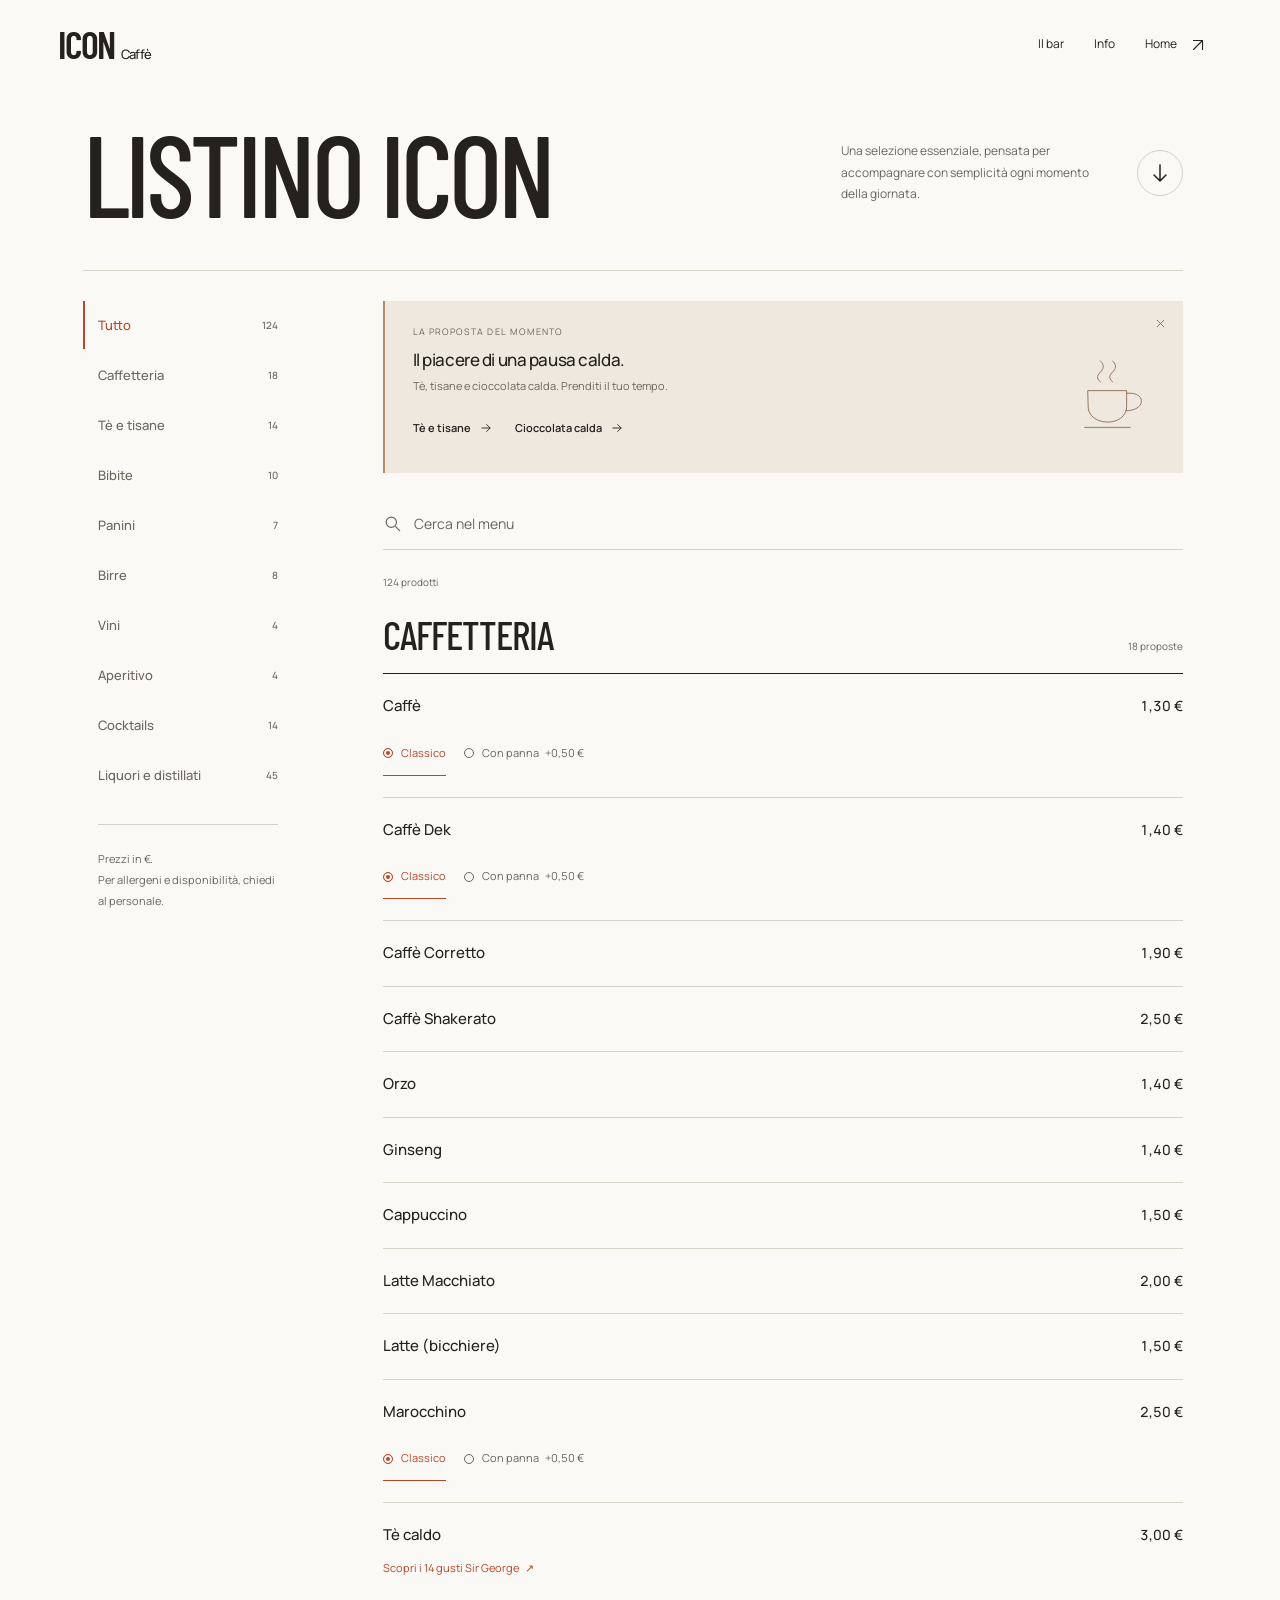
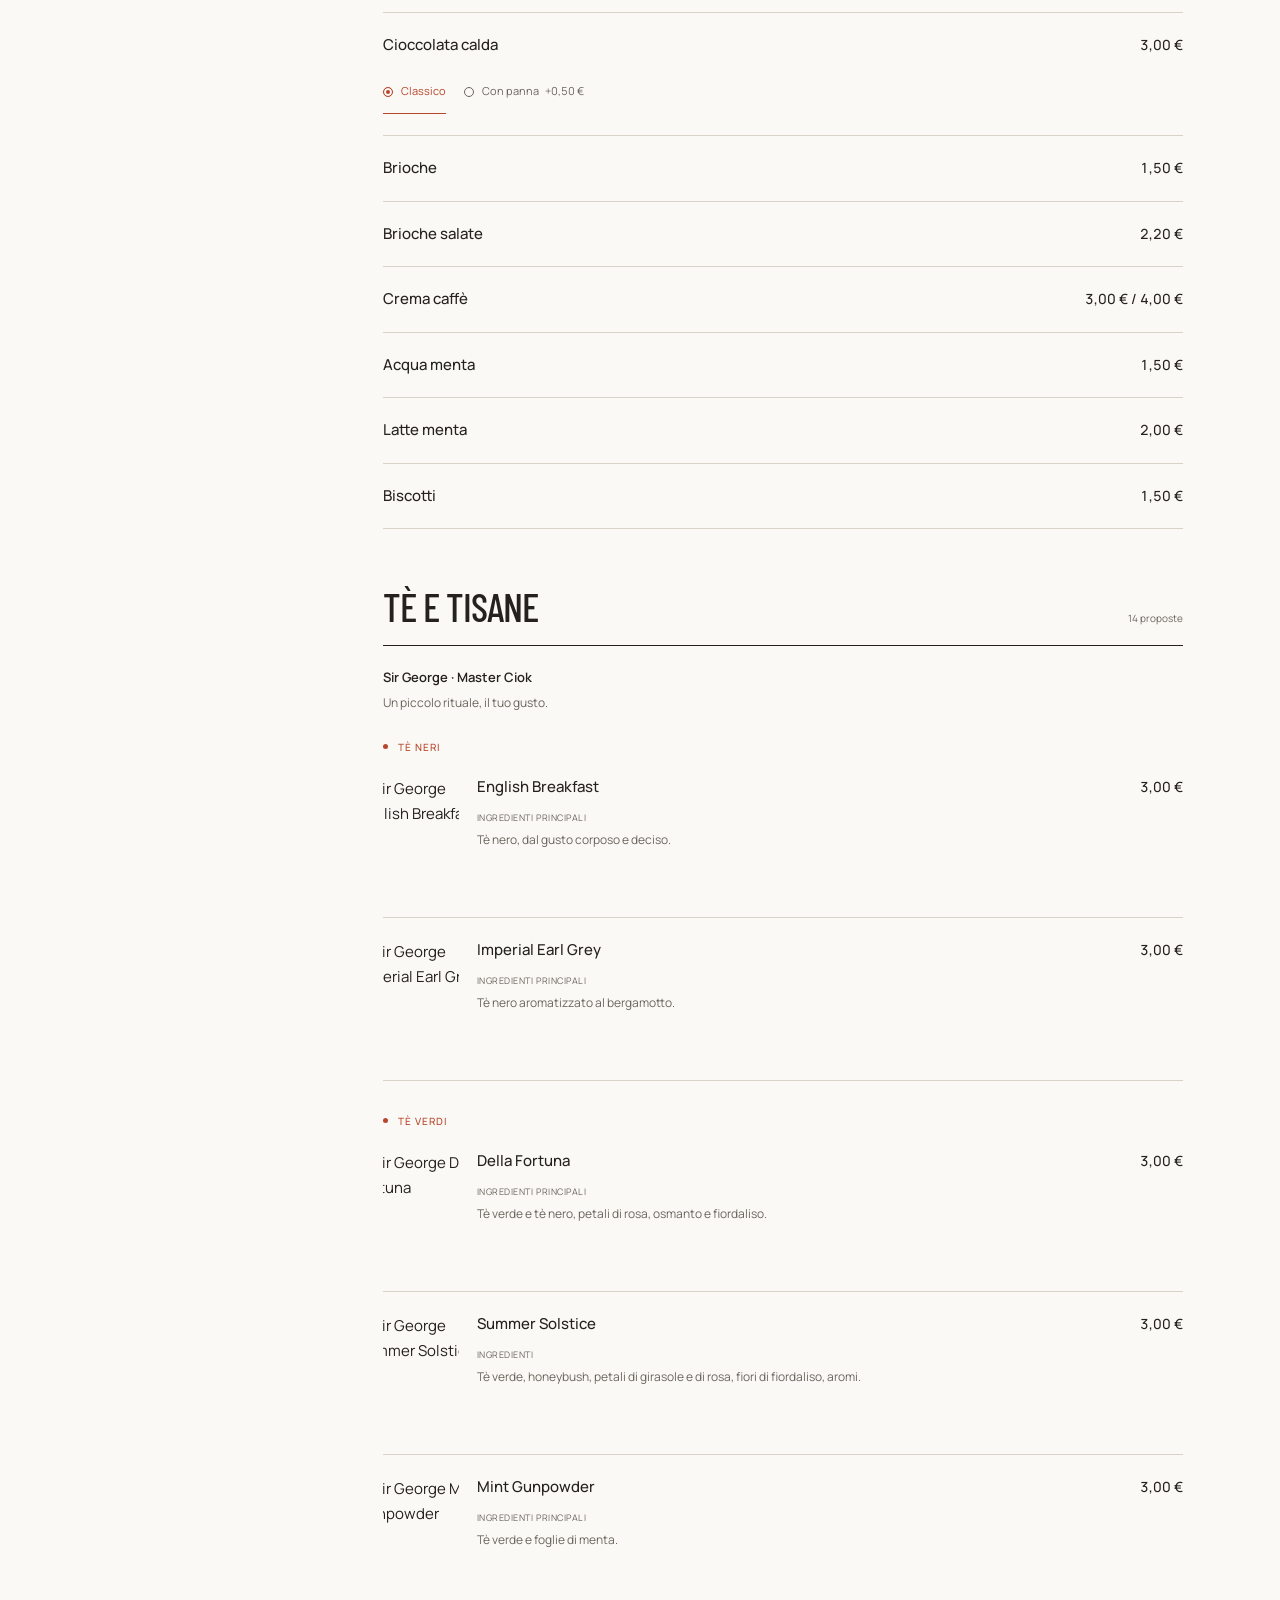
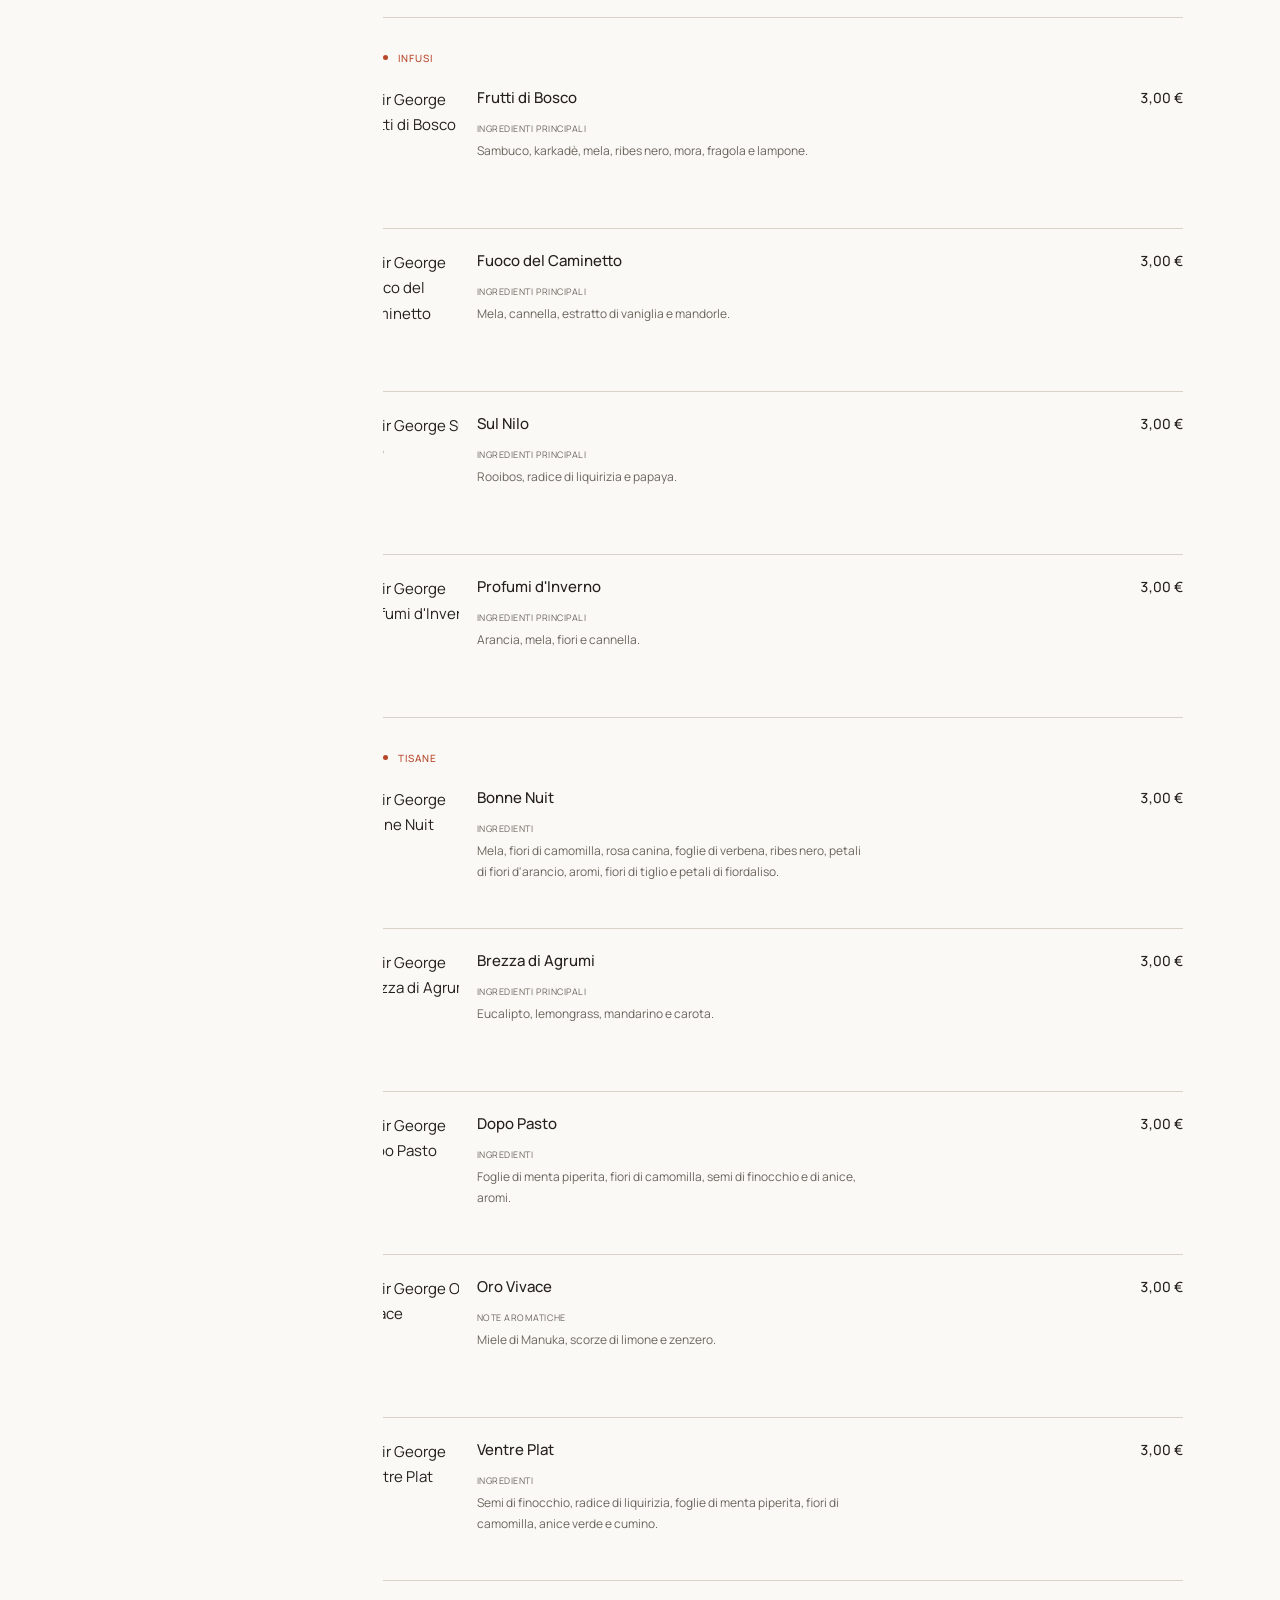
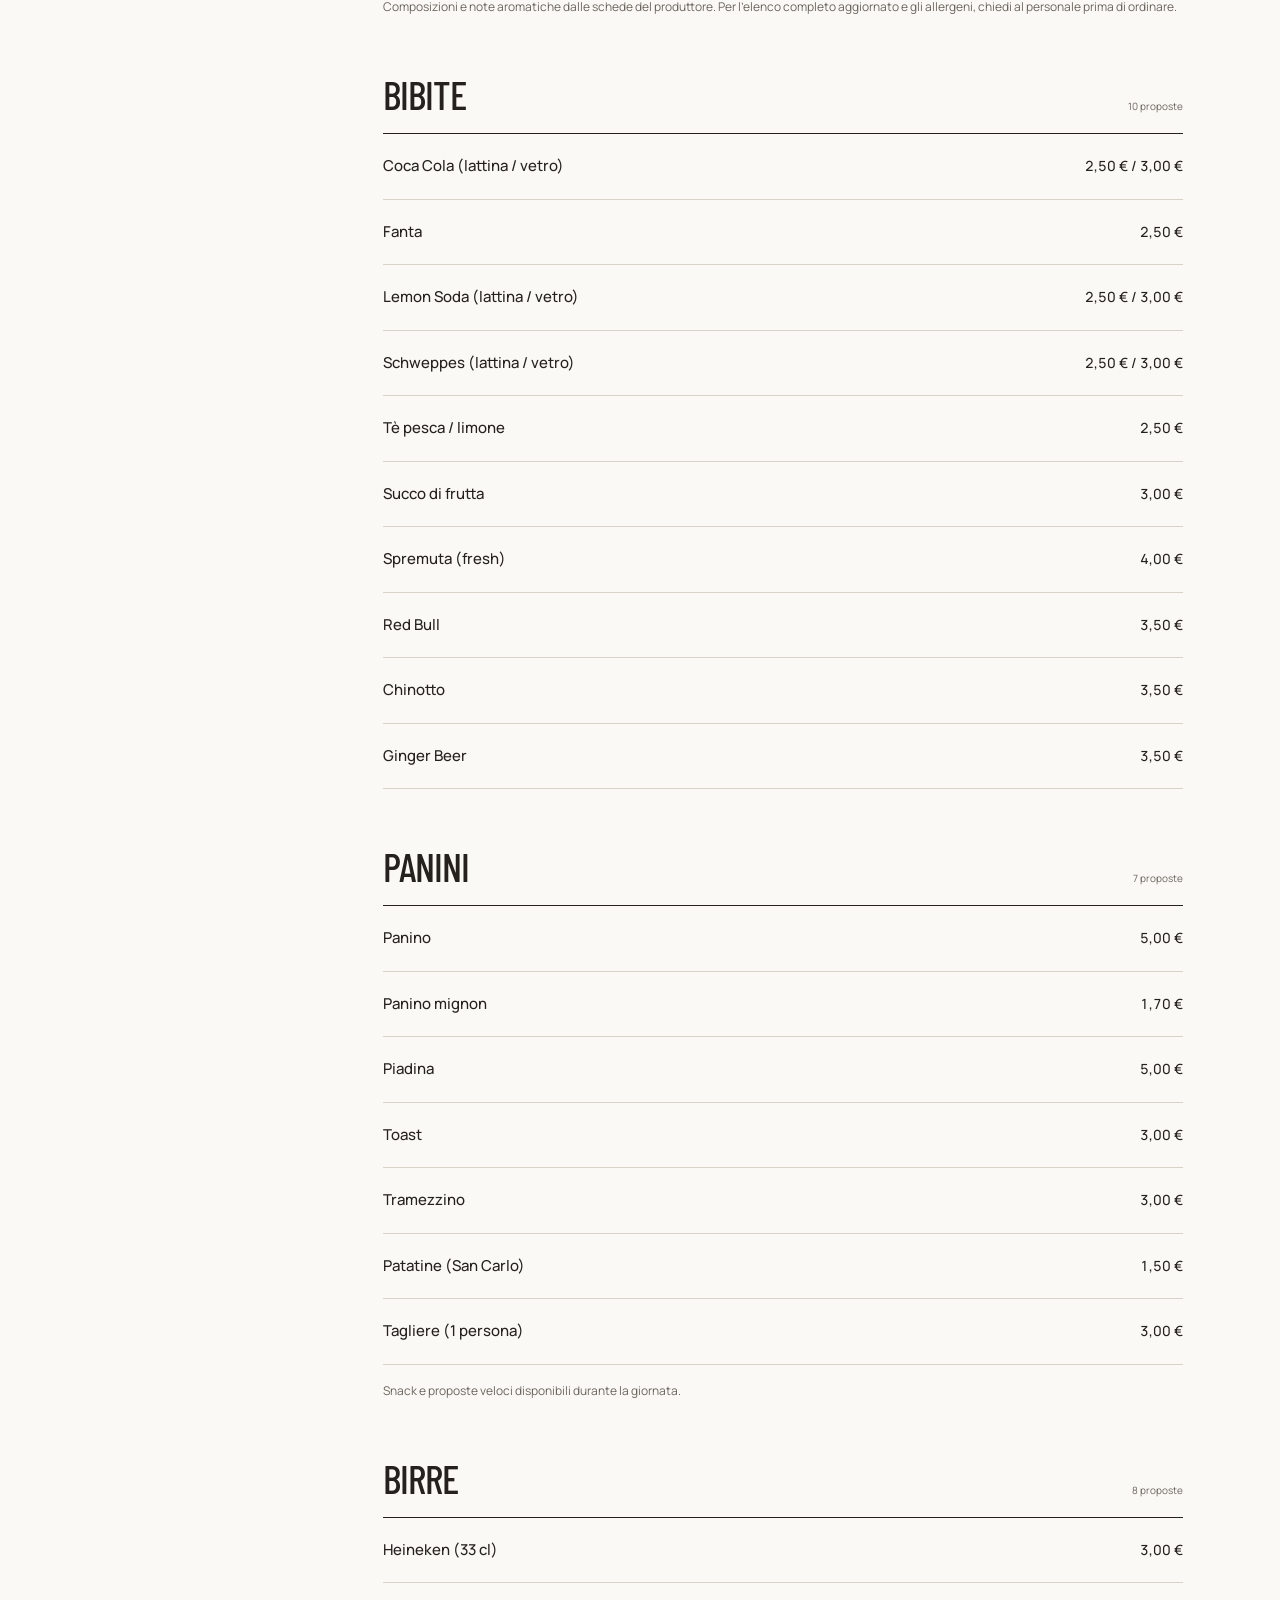
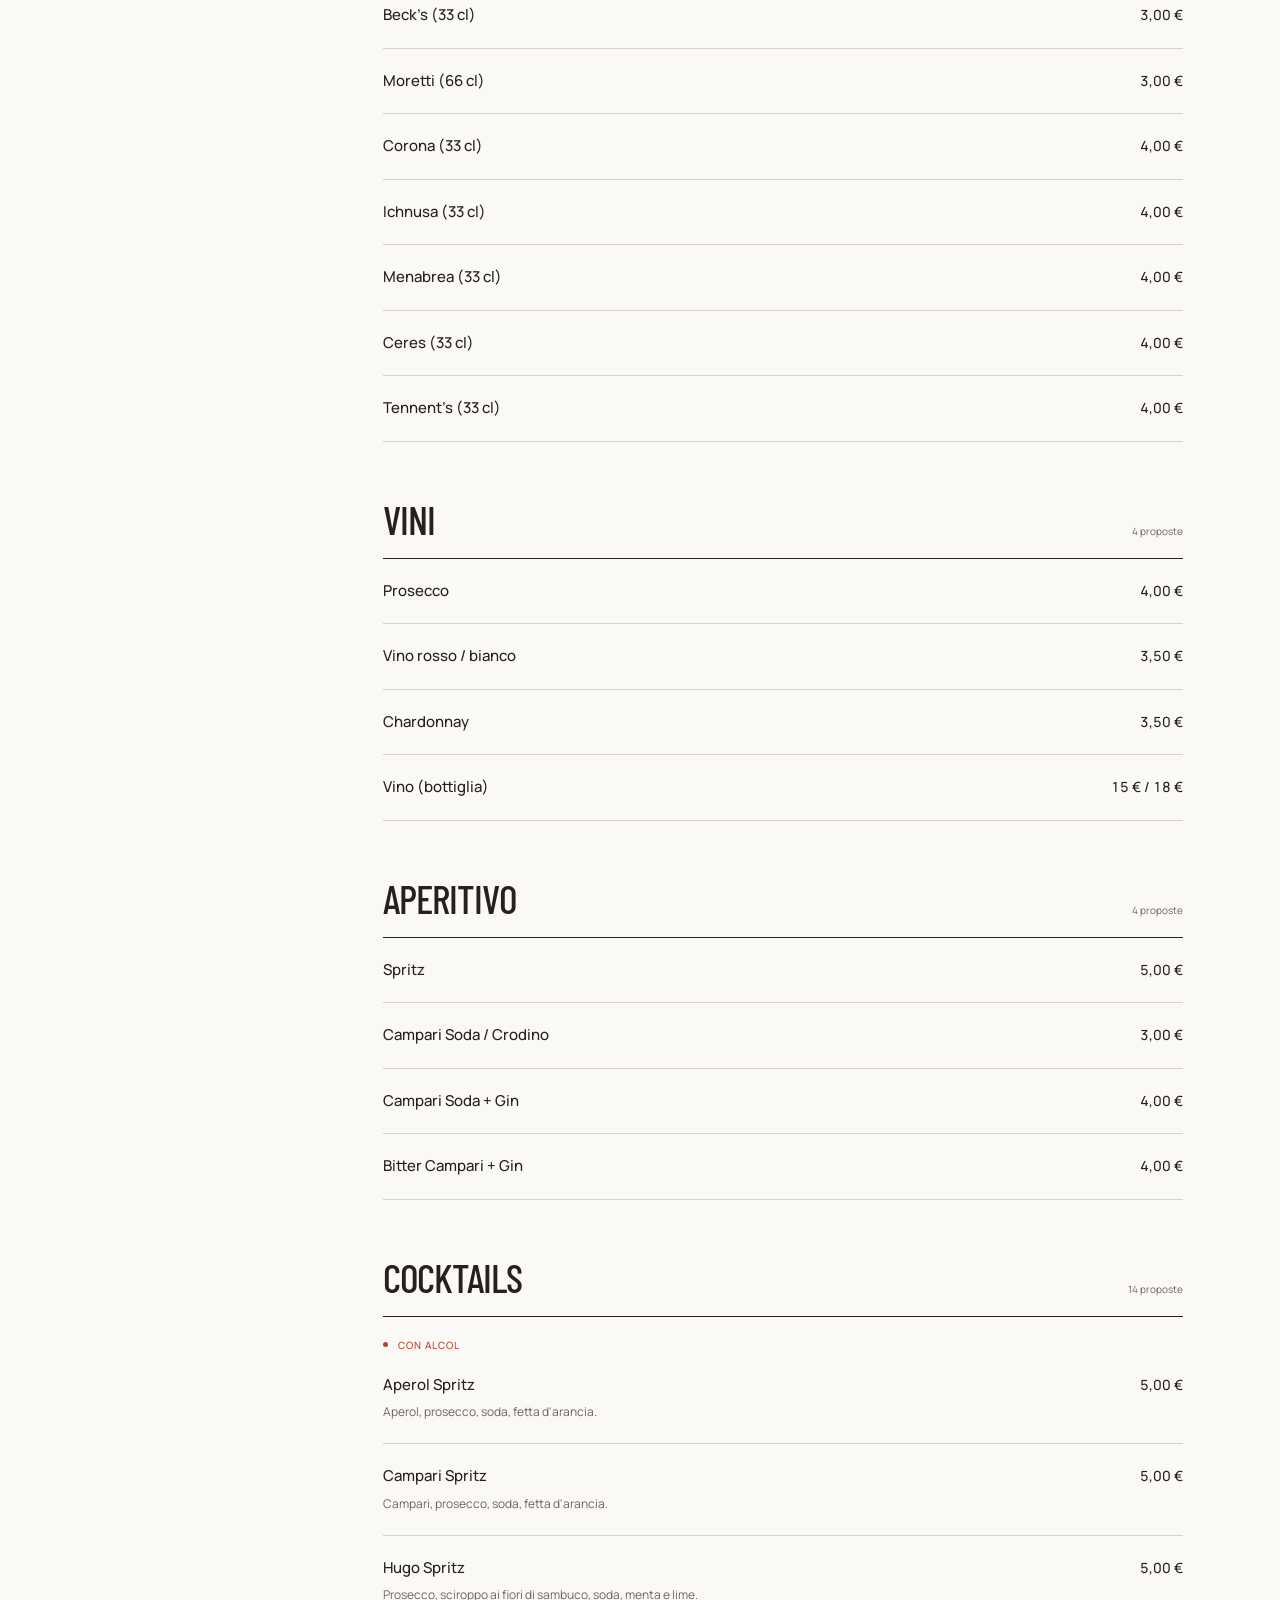
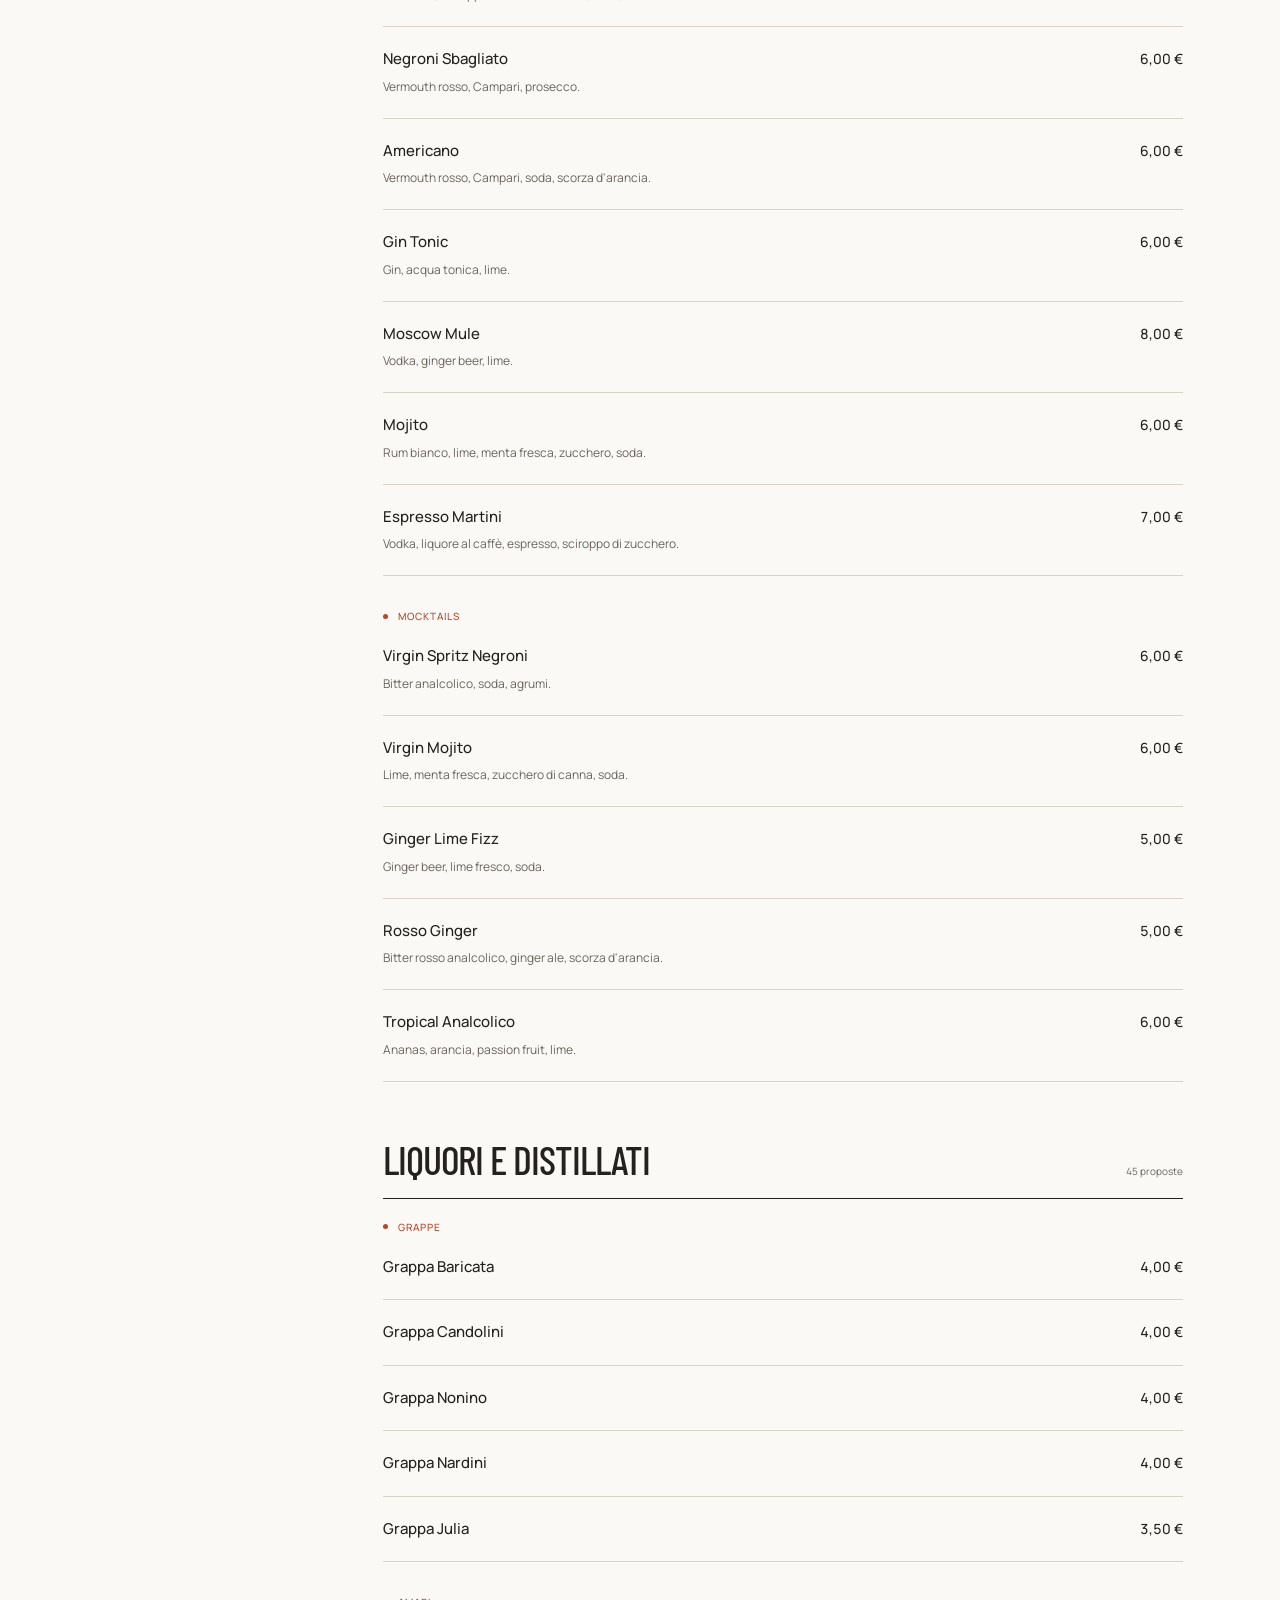
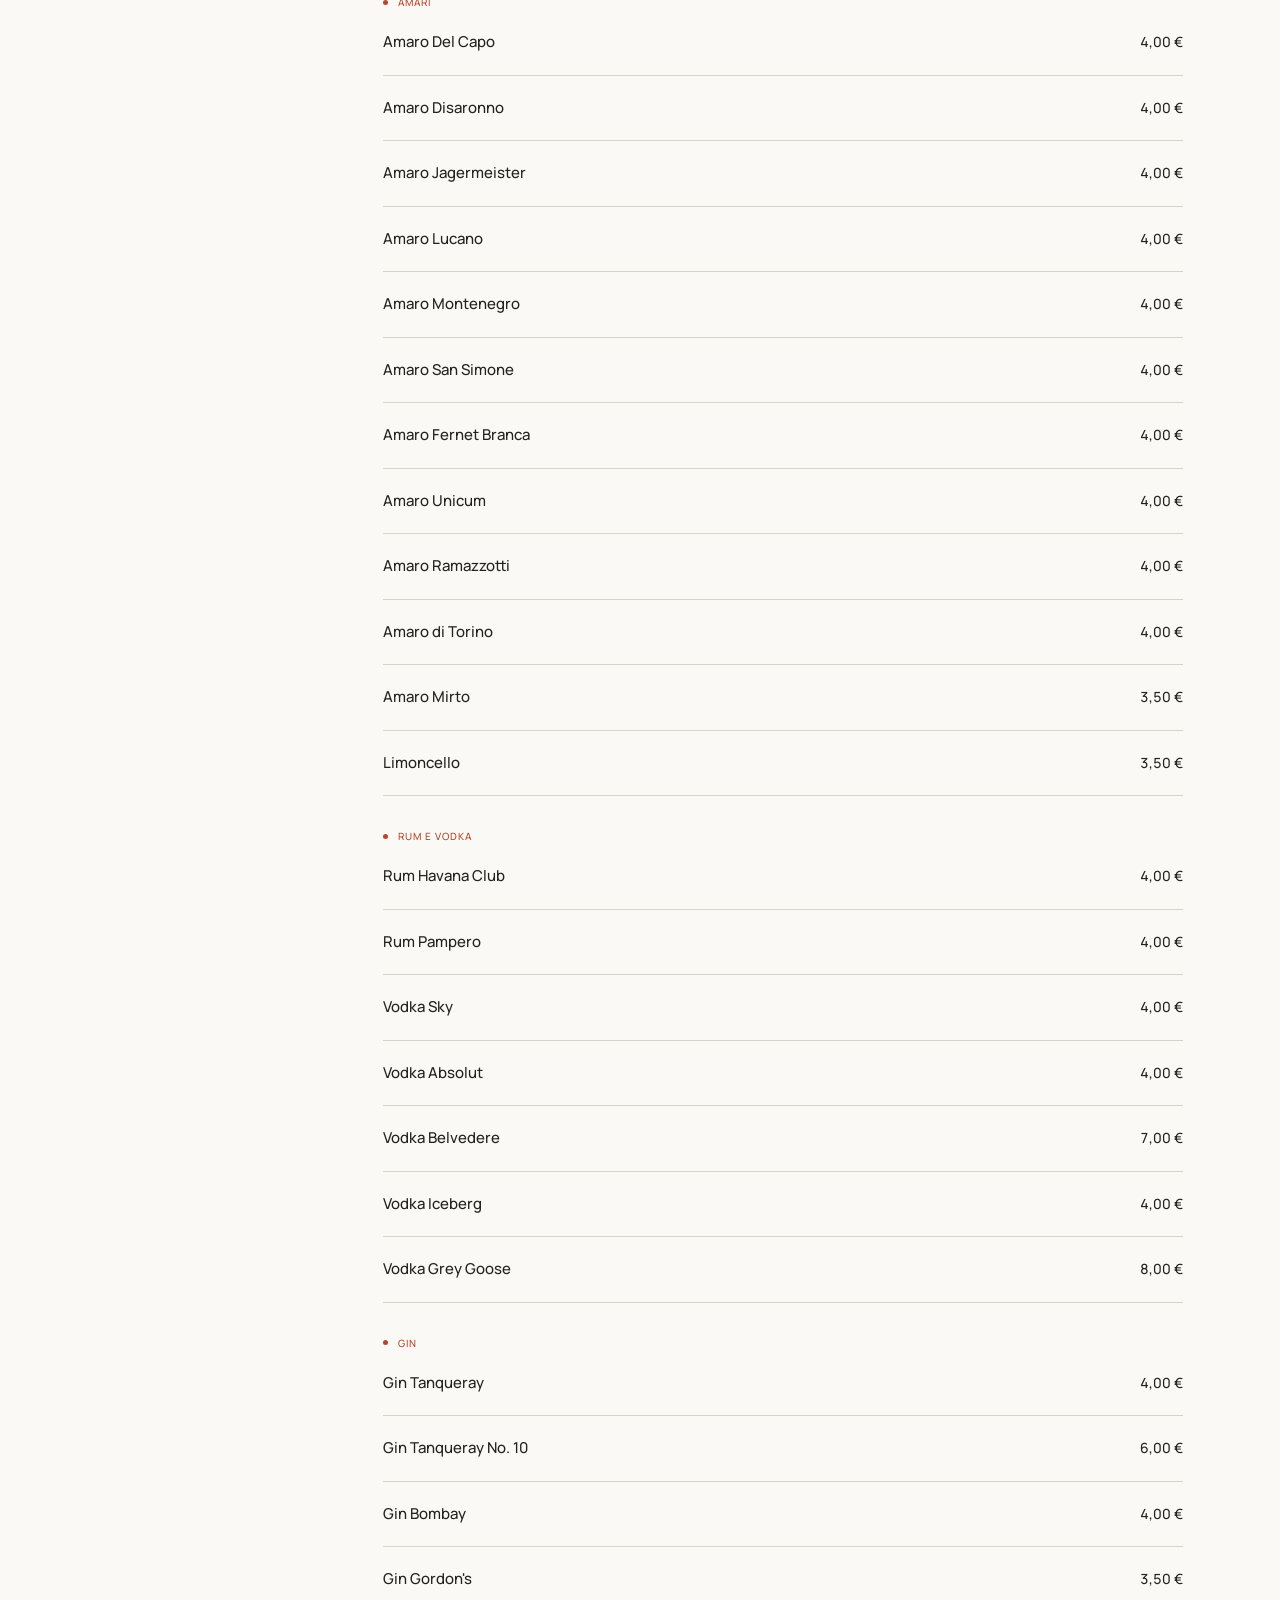
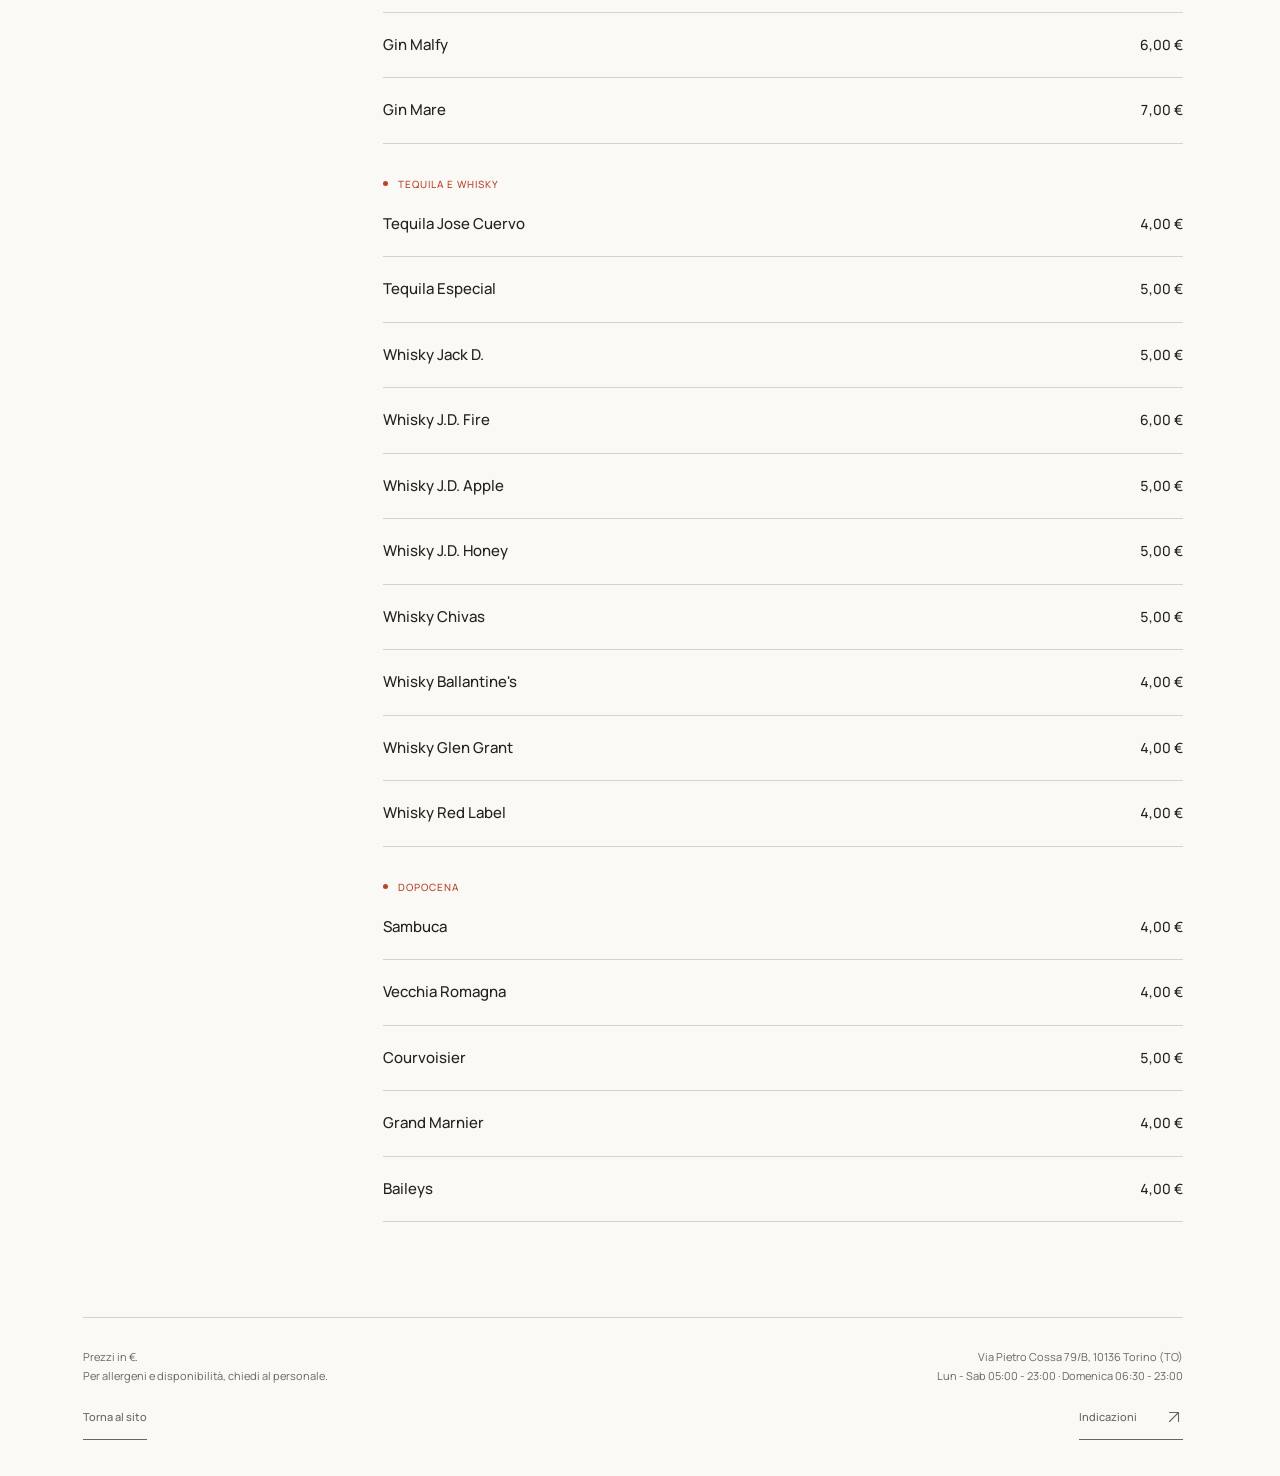
==== commit d2402bc2: "Refine editorial design and add Sir George teas, panna options and seasonal suggestions" ====
--- a/public/menu/index.html
+++ b/public/menu/index.html
@@ -20,8 +20,8 @@
     <meta name="twitter:image" content="https://iconcaffe.com/assets/bg.png" />
     <link rel="preconnect" href="https://fonts.googleapis.com" />
     <link rel="preconnect" href="https://fonts.gstatic.com" crossorigin />
-    <link href="https://fonts.googleapis.com/css2?family=DM+Sans:wght@400;500;600&family=Outfit:wght@400;500;600;650;700&display=swap" rel="stylesheet" />
-    <link rel="stylesheet" href="../styles.css?v=20261117" />
+    <link href="https://fonts.googleapis.com/css2?family=Barlow+Condensed:wght@500;600&family=Manrope:wght@400;500;600&display=swap" rel="stylesheet" />
+    <link rel="stylesheet" href="../styles.css?v=20261117c" />
   </head>
   <body class="page--menu" id="top">
     <a class="skip-link" href="#menu-results">Vai al menu</a>
@@ -38,7 +38,7 @@
     </header>
     <main class="container menu-page">
       <section class="menu-intro">
-        <h1 data-parallax="0.04"><span>Listino Icon</span></h1>
+        <h1><span>Listino Icon</span></h1>
         <div class="menu-intro-copy">
           <p>Una selezione essenziale, pensata per accompagnare con semplicità ogni momento della giornata.</p>
           <a class="scroll-cue" href="#menu-results" aria-label="Scorri al menu"><span>Scorri</span><svg viewBox="0 0 24 24" aria-hidden="true"><path d="M12 4v16m-6-6 6 6 6-6"/></svg></a>
@@ -50,6 +50,7 @@
           <p class="sidebar-note">Prezzi in €.<br>Per allergeni e disponibilità, chiedi al personale.</p>
         </aside>
         <div class="menu-content">
+          <aside class="seasonal-proposal" id="seasonal-proposal" aria-labelledby="proposal-title" hidden></aside>
           <div class="menu-tools" id="menu-tools">
             <div class="search" role="search">
               <svg viewBox="0 0 24 24" aria-hidden="true"><circle cx="10.5" cy="10.5" r="6.5"/><path d="m16 16 5 5"/></svg>
@@ -71,6 +72,8 @@
             <button type="button" data-drink="Con alcol" aria-pressed="false">Con alcol</button>
             <button type="button" data-drink="Mocktails" aria-pressed="false">Mocktails</button>
           </div>
+          <div class="tea-filters" role="group" aria-label="Tipo di tè o tisana" hidden></div>
+          <p class="sr-only" id="preparation-status" role="status" aria-live="polite" aria-atomic="true"></p>
           <div id="menu-results" class="menu-results" aria-label="Menu"></div>
           <div class="empty-state" id="empty" hidden>
             <h2>Nessun risultato.</h2>
@@ -91,6 +94,6 @@
       <nav class="sheet-categories" aria-label="Scegli una categoria" data-category-list></nav>
     </dialog>
     <noscript><p class="container menu-error">Attiva JavaScript per consultare il menu. Per prezzi, allergeni e disponibilità, chiedi al personale.</p></noscript>
-    <script type="module" src="../app.js?v=20261117"></script>
+    <script type="module" src="../app.js?v=20261117c"></script>
   </body>
 </html>
--- a/public/styles.css
+++ b/public/styles.css
@@ -1,383 +1,447 @@
 :root {
-  --paper: #f7f8f3;
-  --surface: #ffffff;
-  --ink: #202b25;
-  --muted: #667068;
-  --accent: #314d3b;
-  --lime: #dfedb5;
-  --line: #dfe4da;
-  --display: "Outfit", sans-serif;
-  --sans: "DM Sans", sans-serif;
-  --gutter: clamp(20px, 4.5vw, 72px);
-  --header-height: 84px;
-  --ease: cubic-bezier(.22, 1, .36, 1);
-  --spring: cubic-bezier(.2, .9, .25, 1.15);
+  --paper: #eeeae3;
+  --surface: #faf9f6;
+  --ink: #24211e;
+  --muted: #6b655d;
+  --accent: #b8462b;
+  --copper: #c65335;
+  --line: #d8d2c9;
+  --night: #201d1a;
+  --sans: "Manrope", sans-serif;
+  --display: "Barlow Condensed", sans-serif;
+  --gutter: clamp(22px, 4.5vw, 80px);
+  --header-height: 90px;
+  --ease: cubic-bezier(.16, 1, .3, 1);
 }
 *, *::before, *::after { box-sizing: border-box; }
 html { scroll-behavior: smooth; scroll-padding-top: calc(var(--header-height) + 20px); scrollbar-gutter: stable; }
-body { margin: 0; background: var(--paper); color: var(--ink); font: 16px/1.65 var(--sans); -webkit-font-smoothing: antialiased; }
-::selection { background: var(--lime); color: var(--ink); }
+body { margin: 0; color: var(--ink); background: var(--paper); font: 15px/1.7 var(--sans); -webkit-font-smoothing: antialiased; }
+::selection { color: var(--surface); background: var(--accent); }
 a { color: inherit; text-decoration: none; }
-button, input { color: inherit; font: inherit; }
-button { cursor: pointer; border: 0; background: none; }
-input { border-radius: 0; }
+button, input { font: inherit; color: inherit; }
+button { border: 0; background: none; cursor: pointer; }
 a, button, input { -webkit-tap-highlight-color: transparent; }
-:focus-visible { outline: 2px solid var(--accent); outline-offset: 5px; }
+:focus-visible { outline: 2px solid currentColor; outline-offset: 6px; }
 img { display: block; max-width: 100%; }
-svg { display: block; width: 22px; height: 22px; fill: none; stroke: currentColor; stroke-width: 1.7; stroke-linecap: round; stroke-linejoin: round; flex-shrink: 0; }
+svg { display: block; width: 24px; height: 24px; fill: none; stroke: currentColor; stroke-width: 1.5; stroke-linecap: round; stroke-linejoin: round; flex-shrink: 0; }
 h1, h2, h3, p, figure { margin: 0; }
-h1, h2, h3 { font: 500 1em/1.12 var(--display); letter-spacing: -.045em; text-wrap: balance; }
+h1, h2, h3 { font: 600 1em/1 var(--display); letter-spacing: -.025em; }
 [hidden] { display: none !important; }
-.container { width: min(1360px, calc(100% - var(--gutter) * 2)); margin-inline: auto; }
-.sr-only { position: absolute; width: 1px; height: 1px; padding: 0; margin: -1px; overflow: hidden; clip-path: inset(50%); white-space: nowrap; border: 0; }
-.skip-link { position: fixed; z-index: 200; top: 12px; left: 20px; background: var(--ink); color: white; padding: 10px 18px; transform: translateY(-180%); }
-.skip-link:focus { transform: translateY(0); }
-.reading-progress { position: fixed; z-index: 100; top: 0; left: 0; height: 2px; width: 100%; background: var(--accent); transform-origin: left; transform: scaleX(0); pointer-events: none; }
-.site-header { position: sticky; top: 0; z-index: 30; height: var(--header-height); background: rgb(247 248 243 / .94); backdrop-filter: blur(18px); transition: box-shadow .3s; }
-.site-header.is-scrolled { box-shadow: 0 1px 0 var(--line); }
-.header-inner { display: flex; align-items: center; justify-content: space-between; height: 100%; gap: 28px; }
-.brand { display: inline-flex; min-height: 44px; align-items: center; flex-shrink: 0; }
-.wordmark { display: inline-flex; align-items: baseline; gap: 7px; font: 650 28px/1 var(--display); letter-spacing: -.055em; white-space: nowrap; }
-.wordmark i { font-size: .72em; font-style: normal; font-weight: 400; letter-spacing: -.04em; }
-.main-nav { display: flex; align-items: center; gap: 30px; }
-.main-nav a { font-size: 14px; padding: 12px 0; position: relative; }
-.main-nav a::after { content: ""; position: absolute; left: 0; right: 0; bottom: 7px; height: 2px; border-radius: 2px; background: var(--accent); transform: scaleX(0); transform-origin: right; transition: transform .4s var(--ease); }
+.container { width: min(1440px, calc(100% - var(--gutter) * 2)); margin-inline: auto; }
+.sr-only { position: absolute; width: 1px; height: 1px; overflow: hidden; clip-path: inset(50%); white-space: nowrap; }
+.skip-link { position: fixed; top: 10px; left: 20px; z-index: 200; background: var(--surface); color: var(--ink); padding: 12px 20px; transform: translateY(-160%); }
+.skip-link:focus { transform: none; }
+.reading-progress { position: fixed; z-index: 101; left: 0; top: 0; width: 100%; height: 2px; background: var(--copper); transform: scaleX(0); transform-origin: left; pointer-events: none; }
+.site-header { position: sticky; top: 0; z-index: 40; height: var(--header-height); background: var(--surface); transition: background .4s, border-color .4s; }
+.page--home .site-header { position: fixed; left: 0; right: 0; color: var(--surface); background: transparent; }
+.page--home .site-header.is-scrolled { background: rgb(32 29 26 / .96); backdrop-filter: blur(12px); }
+.page--menu .site-header { border-bottom: 1px solid transparent; }
+.page--menu .site-header.is-scrolled { border-color: var(--line); }
+.header-inner { height: 100%; display: flex; align-items: center; justify-content: space-between; gap: 30px; }
+.brand { display: inline-flex; align-items: center; min-height: 44px; flex-shrink: 0; }
+.wordmark { display: inline-flex; align-items: baseline; gap: 6px; font: 600 38px/.9 var(--display); letter-spacing: -.04em; }
+.wordmark i { font: 500 13px var(--sans); letter-spacing: -.04em; }
+.main-nav { display: flex; gap: 38px; margin-left: auto; margin-right: 36px; }
+.main-nav a { position: relative; display: block; font-size: 12px; padding-block: 14px; }
+.main-nav a::after { content: ""; position: absolute; bottom: 8px; left: 0; right: 0; height: 1px; background: currentColor; transform: scaleX(0); transform-origin: right; transition: transform .45s var(--ease); }
 .main-nav a:hover::after { transform: scaleX(1); transform-origin: left; }
-.header-cta { display: inline-flex; min-height: 44px; gap: 20px; padding: 10px 18px; align-items: center; background: var(--ink); color: white; border-radius: 12px; font-size: 13px; }
-.header-cta svg { width: 18px; height: 18px; transition: transform .4s var(--spring); }
-.header-cta:hover svg { transform: translate(2px, -2px); }
-.button { display: inline-flex; min-height: 58px; align-items: center; justify-content: space-between; gap: 36px; background: var(--ink); color: white; padding: 9px 10px 9px 23px; border-radius: 15px; font-size: 15px; font-weight: 500; transition: transform .4s var(--spring), background .3s; }
-.button > svg { width: 40px; height: 40px; padding: 10px; background: var(--lime); color: var(--ink); border-radius: 10px; transition: transform .45s var(--spring); }
-.button:hover { transform: translateY(-3px); background: var(--accent); }
-.button:hover > svg { transform: rotate(-35deg); }
-.button:active { transform: scale(.97); }
-.button--light { color: var(--ink); background: var(--lime); }
-.button--light:hover { color: var(--ink); background: #ebf4d4; }
-.button--light > svg { background: var(--ink); color: var(--lime); }
-.text-link { display: inline-flex; gap: 16px; align-items: center; min-height: 44px; font-size: 14px; font-weight: 500; text-decoration: underline; text-underline-offset: 6px; text-decoration-color: #9fa99f; text-decoration-thickness: 1px; }
-.text-link svg { width: 18px; transition: transform .45s var(--spring); }
-.text-link:hover svg { transform: translateX(5px); }
-.icon-button { display: inline-flex; width: 44px; height: 44px; align-items: center; justify-content: center; border-radius: 12px; flex-shrink: 0; }
-.icon-button:hover { background: #e9ede4; }
+.header-cta { display: inline-flex; align-items: center; gap: 28px; border: 1px solid rgb(250 249 246 / .5); border-radius: 100px; padding: 10px 18px; min-height: 44px; font-size: 12px; transition: background .3s, color .3s; }
+.header-cta svg { width: 17px; height: 17px; }
+.header-cta:hover { background: var(--surface); color: var(--ink); }
+.icon-button { display: inline-flex; align-items: center; justify-content: center; width: 44px; height: 44px; flex-shrink: 0; }
 .nav-toggle { display: none; flex-direction: column; gap: 6px; }
-.nav-toggle span { width: 22px; height: 2px; border-radius: 2px; background: currentColor; }
-.hero { padding: 32px 0 20px; overflow: clip; }
-.hero-grid { display: grid; grid-template-columns: 1fr 1fr; gap: 7%; align-items: center; }
-.hero-copy { padding: 26px 0; }
-.hero-title { font-size: clamp(84px, 9vw, 138px); font-weight: 600; line-height: .96; letter-spacing: -.075em; margin-left: -.045em; }
-.hero-title .line { display: block; overflow: hidden; padding: 0 .06em .12em; margin: 0 -.06em -.06em; }
-.hero-title .line > span { display: block; transform-origin: left bottom; animation: title-roll 1.1s var(--ease) both; }
-.hero-title .line:nth-child(2) > span { animation-delay: .1s; color: var(--accent); }
-.hero-subtitle { margin-top: 26px; max-width: 25ch; font: 400 clamp(20px, 2vw, 28px)/1.35 var(--display); letter-spacing: -.025em; }
-.hero-lead { margin-top: 20px; max-width: 42ch; font-size: 15px; line-height: 1.7; color: var(--muted); }
-.hero-actions { display: flex; flex-wrap: wrap; align-items: center; gap: 20px 28px; margin-top: 32px; }
-.hero-figure { position: relative; min-width: 0; padding: 10px 0; }
-.hero-photo { position: relative; height: clamp(460px, 42vw, 620px); overflow: hidden; border-radius: 28px; background: #654832; transform: perspective(1200px) rotateY(calc(var(--scene-progress, 0) * -3deg)); will-change: transform; animation: photo-unfold 1.3s var(--ease) both; }
-.hero-photo img { width: 100%; height: 100%; object-fit: cover; object-position: center 18%; transform: translateY(var(--parallax-y, 0px)) scale(var(--media-scale, 1.14)); will-change: transform; }
-.hero-figure figcaption { position: absolute; bottom: 27px; left: 18px; right: 18px; display: flex; align-items: center; justify-content: space-between; gap: 14px; padding: 14px 17px; border-radius: 14px; background: rgb(247 248 243 / .94); backdrop-filter: blur(10px); font-size: 12px; font-weight: 500; }
-.hero-figure figcaption svg { width: 18px; height: 18px; }
-.hero-location { display: flex; justify-content: space-between; width: 100%; align-items: center; gap: 14px; }
-.hero-bottom { display: flex; justify-content: space-between; align-items: center; gap: 20px; padding: 26px 0 8px; font-size: 12px; color: var(--muted); }
-.scroll-cue { display: inline-flex; align-items: center; gap: 12px; min-height: 44px; color: var(--ink); font-size: 12px; }
-.scroll-cue svg { animation: arrow-orbit 2.8s var(--ease) infinite; }
-.hero-bottom .scroll-cue svg { background: var(--lime); border-radius: 50%; padding: 10px; width: 42px; height: 42px; }
-.section { padding-block: clamp(72px, 7vw, 108px); }
-.section-label { color: var(--muted); font-size: 12px; font-weight: 500; margin-bottom: 22px; }
-.section-title { font-size: clamp(36px, 4.4vw, 64px); line-height: 1.12; letter-spacing: -.05em; }
-.section-body { color: var(--muted); line-height: 1.75; max-width: 52ch; font-size: 15px; }
-.about { border-top: 1px solid var(--line); }
-.about-layout { display: grid; grid-template-columns: 1fr 1fr; gap: 10%; }
-.about-copy .section-title { max-width: 14ch; }
-.about-copy .section-body { margin-top: 22px; }
-.about-copy .text-link { margin-top: 22px; }
-.about-services { padding-top: 5px; }
-.services-title { font-size: 22px; letter-spacing: -.03em; margin-bottom: 24px; max-width: 22ch; }
-.service-row { display: grid; grid-template-columns: 1fr 32px; align-items: center; gap: 8px 20px; position: relative; isolation: isolate; overflow: hidden; border-bottom: 1px solid var(--line); padding: 24px 16px; margin-inline: -16px; border-radius: 12px 12px 0 0; }
-.service-row::before { content: ""; position: absolute; inset: 0; z-index: -1; background: var(--lime); transform: translateY(103%); transition: transform .5s var(--ease); border-radius: inherit; }
-.service-row h3 { font-size: 26px; font-weight: 500; transition: transform .5s var(--ease); }
-.service-row p { font-size: 13px; color: var(--muted); max-width: 43ch; }
-.service-row svg { grid-column: 2; grid-row: 1 / 3; transition: transform .5s var(--spring); }
-.service-row:hover::before { transform: translateY(0); }
-.service-row:hover h3 { transform: translateX(5px); }
-.service-row:hover svg { transform: rotate(45deg); }
-.menu-preview { position: relative; overflow: clip; background: var(--ink); color: var(--paper); border-radius: 32px; width: calc(100% - 32px); margin-inline: auto; }
-.preview-layout { display: grid; grid-template-columns: 1fr 1fr; gap: 12%; position: relative; z-index: 1; }
-.menu-preview .section-label { color: #b2c4a8; }
-.menu-preview .section-title { font-size: clamp(45px, 5.8vw, 84px); max-width: 9ch; }
-.menu-preview .section-body { color: #c4ccc3; margin-top: 24px; max-width: 38ch; }
-.preview-intro .button { margin-top: 30px; }
-.preview-category + .preview-category { margin-top: 28px; }
-.preview-category-title { display: flex; align-items: center; justify-content: space-between; gap: 20px; padding-bottom: 12px; color: var(--lime); font: 500 19px var(--display); letter-spacing: -.02em; }
-.preview-category-title svg { width: 19px; transition: transform .4s var(--spring); }
-.preview-category-title:hover svg { transform: rotate(45deg); }
-.preview-item { display: grid; grid-template-columns: minmax(0, 1fr) auto; gap: 18px; border-bottom: 1px solid #455047; padding: 12px 0; font-size: 14px; }
-.preview-item strong { font-weight: 500; font-variant-numeric: tabular-nums; }
-.preview-orbit { position: absolute; width: 620px; height: 620px; left: -290px; bottom: -480px; border: 1px solid #64745d; border-radius: 50%; transform: translateY(var(--parallax-y, 0px)); pointer-events: none; }
-.preview-orbit::after { content: ""; position: absolute; inset: 35px; border: 1px solid #64745d; border-radius: 50%; }
-.info-layout { display: grid; grid-template-columns: .95fr 1.05fr; gap: 12%; }
-.info-copy .section-title { max-width: 10ch; }
-.info-copy .section-body { margin-top: 24px; max-width: 38ch; }
-.info-row { padding: 25px 0; border-bottom: 1px solid var(--line); }
-.info-row:first-child { padding-top: 0; }
-.info-label { display: block; color: var(--muted); font-size: 12px; margin-bottom: 10px; }
-.info-value { font-size: 16px; }
-.info-value p + p { margin-top: 3px; }
-.info-value .text-link { margin-top: 4px; font-size: 13px; }
-.info-value small { display: block; color: var(--muted); font-size: 12px; margin-top: 5px; }
-.cta { padding-block: 0 70px; }
-.cta-inner { border-top: 1px solid var(--line); padding-top: 50px; display: grid; grid-template-columns: 1.2fr 1fr; gap: 40px; align-items: center; }
-.cta .section-title { font-size: clamp(28px, 3vw, 44px); max-width: 19ch; }
-.cta p { font-size: 14px; color: var(--muted); margin-top: 18px; max-width: 52ch; }
-.cta-actions { display: flex; flex-wrap: wrap; justify-content: flex-end; align-items: center; gap: 18px 28px; }
-.site-footer { padding-block: 0 28px; }
-.footer-inner { padding-top: 26px; border-top: 1px solid var(--line); display: flex; flex-wrap: wrap; align-items: center; justify-content: space-between; gap: 24px; }
-.footer-brand { display: flex; align-items: center; gap: 14px; }
-.footer-brand img { width: 25px; height: 45px; }
-.footer-brand .wordmark { font-size: 24px; }
-.footer-brand small { display: block; margin-top: 7px; font-size: 11px; color: var(--muted); }
-.footer-links { display: flex; gap: 22px; font-size: 13px; }
-.footer-legal { font-size: 11px; color: var(--muted); }
-.back-top { position: fixed; right: 20px; bottom: max(20px, env(safe-area-inset-bottom)); z-index: 25; border: 1px solid var(--line); background: var(--surface); box-shadow: 0 5px 20px #202b2510; }
-.back-top svg { transform: rotate(180deg); width: 20px; }
-
-/* QR menu: search and category navigation remain within thumb reach. */
+.nav-toggle span { width: 24px; height: 1px; background: currentColor; }
+.text-link { display: inline-flex; align-items: center; gap: 28px; min-height: 44px; border-bottom: 1px solid currentColor; font-size: 13px; font-weight: 500; }
+.text-link svg { width: 18px; height: 18px; transition: transform .5s var(--ease); }
+.text-link:hover svg { transform: translate(4px, -4px); }
+
+/* The opening is one layered scene, not an animated stack of components. */
+.hero-scene { height: 126svh; min-height: 850px; background: var(--night); color: var(--surface); --hero-progress: 0; --hero-drift: 0px; }
+.hero-stage { position: sticky; top: 0; height: 100svh; min-height: 660px; overflow: clip; isolation: isolate; }
+.hero-media, .hero-shade { position: absolute; inset: 0; z-index: -2; }
+.hero-media { overflow: hidden; animation: aperture 1.7s var(--ease) both; }
+.hero-media img { width: 100%; height: 100%; object-fit: cover; object-position: 50% 40%; transform: translateY(var(--hero-drift)) scale(calc(1.06 + var(--hero-progress) * .04)); will-change: transform; }
+.hero-shade { z-index: -1; background: linear-gradient(180deg, rgb(15 12 9 / .42), rgb(15 12 9 / .02) 35%, rgb(15 12 9 / .6) 100%); }
+.hero-content { height: 100%; display: flex; flex-direction: column; padding-top: calc(var(--header-height) + 28px); padding-bottom: 36px; }
+.hero-intro { display: flex; justify-content: space-between; gap: 24px; font-size: 12px; line-height: 1.5; }
+.hero-intro p { max-width: 29ch; }
+.hero-intro > span { text-align: right; }
+.hero-lockup { margin-top: auto; padding-top: 40px; display: grid; grid-template-columns: 1fr 170px; align-items: end; transform: translateY(calc(var(--hero-progress) * -65px)); }
+.hero-title { display: flex; width: fit-content; font-size: clamp(180px, 31vw, 470px); line-height: .73; font-weight: 600; letter-spacing: -.02em; margin-left: -.035em; }
+.hero-letter { overflow: hidden; padding: .08em .005em .14em; margin-bottom: -.12em; perspective: 700px; }
+.hero-letter > span { display: block; transform-origin: center bottom; animation: letter-arrive 1.35s var(--ease) calc(.12s + var(--i) * .065s) both; }
+.hero-signature { display: flex; flex-direction: column; align-items: flex-end; gap: 36px; padding-bottom: 12px; }
+.hero-signature > span:first-child { font: 400 clamp(32px, 4vw, 64px)/1 var(--sans); letter-spacing: -.06em; }
+.hero-signature > span:last-child { font-size: 12px; text-align: right; }
+.hero-bottom { display: flex; align-items: center; justify-content: space-between; gap: 30px; margin-top: 46px; border-top: 1px solid rgb(250 249 246 / .4); padding-top: 24px; }
+.hero-menu { display: inline-flex; align-items: center; gap: 36px; font-size: 14px; transform: translate(var(--mx, 0px), var(--my, 0px)); transition: transform .35s var(--ease); }
+.arrow-disc { display: grid; place-items: center; width: 52px; height: 52px; border-radius: 50%; background: var(--surface); color: var(--ink); overflow: hidden; }
+.arrow-disc svg { transition: transform .6s var(--ease); }
+.hero-menu:hover .arrow-disc svg { transform: rotate(45deg); }
+.hero-address { margin-left: auto; font-size: 12px; }
+.scroll-cue { display: inline-flex; align-items: center; justify-content: center; width: 46px; height: 46px; overflow: hidden; }
+.scroll-cue svg { animation: scroll-arrow 2.6s var(--ease) infinite; }
+.hero-frame { position: absolute; inset: 0; pointer-events: none; border: solid var(--night); border-width: 0 calc(var(--hero-progress) * 3vw) calc(var(--hero-progress) * 3vw); }
+
+.section-meta { display: flex; justify-content: space-between; gap: 24px; font-size: 10px; text-transform: uppercase; letter-spacing: .1em; }
+.intro-section { position: relative; z-index: 2; background: var(--paper); padding: 55px 0 120px; }
+.intro-layout { display: grid; grid-template-columns: minmax(0, 1.8fr) minmax(0, 1fr); gap: 9%; align-items: end; margin-top: 85px; }
+.statement { font-size: clamp(68px, 8.2vw, 130px); line-height: .94; font-weight: 500; text-transform: uppercase; letter-spacing: -.025em; }
+.statement-line { display: block; overflow: hidden; padding-bottom: .12em; margin-bottom: -.08em; }
+.statement-line > span { display: block; transform: translateY(calc((1 - var(--entered, 1)) * 65px)); }
+.statement-line:nth-child(2) > span { transform: translateX(calc((1 - var(--entered, 1)) * 70px)); }
+.statement-line:nth-child(3) > span { transform: translateX(calc((1 - var(--entered, 1)) * -60px)); }
+.statement-line--accent { color: var(--accent); }
+.intro-copy { font-size: 14px; line-height: 1.85; padding-bottom: 8px; max-width: 42ch; }
+.intro-copy p + p { margin-top: 24px; color: var(--muted); }
+.intro-copy .text-link { margin-top: 30px; }
+.ritual-section { padding: 0 0 120px; }
+.ritual-heading { display: flex; align-items: flex-end; justify-content: space-between; gap: 50px; margin-bottom: 52px; }
+.ritual-heading h2 { font: 400 clamp(28px, 3.1vw, 46px)/1.15 var(--sans); letter-spacing: -.045em; max-width: 16ch; }
+.ritual-heading > p { font-size: 13px; line-height: 1.8; max-width: 38ch; color: var(--muted); }
+.ritual-row { position: relative; display: grid; grid-template-columns: 55px minmax(0, 1fr) 265px 80px; gap: 24px; align-items: center; padding: 32px 0; border-bottom: 1px solid var(--line); overflow: clip; }
+.ritual-row::before { content: ""; position: absolute; inset: 0; z-index: -1; background: var(--ink); transform: scaleY(0); transform-origin: bottom; transition: transform .6s var(--ease); }
+.ritual-index { align-self: start; padding-top: 8px; font-size: 10px; color: var(--muted); }
+.ritual-row h3 { font-size: clamp(45px, 6vw, 90px); text-transform: uppercase; font-weight: 500; overflow: hidden; padding-bottom: .08em; margin-bottom: -.08em; }
+.ritual-row h3 span { display: block; transform: translateX(calc((1 - var(--row-progress, 1)) * 65px)); transition: color .35s; }
+.ritual-row p { font-size: 12px; line-height: 1.8; color: var(--muted); }
+.ritual-arrow { display: grid; place-items: center; width: 58px; height: 58px; justify-self: end; border: 1px solid var(--line); border-radius: 50%; transition: transform .5s var(--ease), background .4s, color .4s; }
+.ritual-arrow svg { width: 27px; height: 27px; }
+@media (hover: hover) {
+  .ritual-row:hover h3 { color: var(--accent); }
+  .ritual-row:hover .ritual-arrow { transform: rotate(45deg); background: var(--ink); color: var(--surface); border-color: var(--ink); }
+}
+.menu-invitation { position: relative; background: var(--copper); color: #080503; padding: 42px 0 50px; overflow: clip; }
+.menu-portal { display: flex; align-items: center; justify-content: space-between; gap: 30px; padding-block: 45px 38px; }
+.portal-type { display: block; padding-bottom: .08em; margin-bottom: -.08em; font: 600 clamp(100px, 24vw, 360px)/.85 var(--display); text-transform: uppercase; letter-spacing: -.035em; }
+.portal-type > span { display: block; transform: translateX(calc(var(--flow, 0) * 55px)); }
+.portal-arrow { display: grid; place-items: center; width: clamp(80px, 15vw, 210px); aspect-ratio: 1; border: 1px solid currentColor; border-radius: 50%; flex-shrink: 0; transform: translate(var(--mx, 0px), var(--my, 0px)); transition: transform .35s var(--ease), background .45s, color .45s; }
+.portal-arrow svg { width: 45%; height: 45%; stroke-width: .9; transition: transform .65s var(--ease); }
+.menu-portal:hover .portal-arrow { background: var(--night); color: var(--paper); }
+.menu-portal:hover svg { transform: rotate(45deg); }
+.invitation-bottom { display: flex; align-items: flex-end; justify-content: space-between; gap: 40px; border-top: 1px solid rgb(32 29 26 / .35); padding-top: 25px; }
+.invitation-bottom > p { font-size: 13px; max-width: 43ch; }
+.invitation-bottom .text-link { flex-shrink: 0; }
+.contact-section { background: var(--night); color: var(--paper); padding: 50px 0 70px; }
+.contact-section .section-meta { color: #a49a8f; }
+.contact-heading { display: flex; align-items: center; justify-content: space-between; gap: 40px; padding-block: 65px; }
+.contact-heading h2 { font: 400 clamp(52px, 7.2vw, 110px)/1.05 var(--sans); letter-spacing: -.055em; }
+.contact-direction { display: grid; place-items: center; width: clamp(90px, 13vw, 180px); aspect-ratio: 1; border: 1px solid #6a6056; border-radius: 50%; transform: translate(var(--mx, 0px), var(--my, 0px)); transition: transform .4s var(--ease), background .4s; }
+.contact-direction svg { width: 45%; height: 45%; stroke-width: 1; }
+.contact-direction:hover { background: var(--copper); }
+.contact-grid { display: grid; grid-template-columns: 1fr 1fr 1fr; gap: 60px; border-top: 1px solid #494139; padding-top: 32px; }
+.contact-grid h3 { font: 500 10px var(--sans); letter-spacing: .1em; text-transform: uppercase; color: #a49a8f; margin-bottom: 22px; }
+.contact-grid p, .contact-grid a { font-size: 14px; line-height: 1.9; }
+.contact-grid a { display: block; width: fit-content; min-height: 44px; }
+.contact-grid a svg { display: inline-block; width: 15px; height: 15px; vertical-align: middle; margin-left: 10px; }
+.site-footer { background: var(--night); color: var(--paper); overflow: clip; }
+.footer-word { display: flex; align-items: baseline; justify-content: space-between; overflow: hidden; font: 600 clamp(140px, 32vw, 490px)/.9 var(--display); letter-spacing: -.03em; padding-block: 20px 35px; }
+.footer-word > span { transform: translateY(calc((1 - var(--entered, 1)) * 100px)); }
+.footer-word small { font: 400 clamp(38px, 7vw, 110px)/1 var(--sans); letter-spacing: -.06em; }
+.footer-bottom { display: flex; align-items: center; justify-content: space-between; gap: 30px; border-top: 1px solid #494139; padding-block: 24px; font-size: 10px; color: #b2a89d; }
+.footer-bottom a { display: inline-flex; align-items: center; gap: 10px; min-height: 44px; }
+.footer-bottom a svg { width: 16px; height: 16px; transform: rotate(-90deg); }
+
+/* Listino: a single reading column, with navigation separate from the list. */
 .page--menu { background: var(--surface); }
-.menu-page, .menu-footer { max-width: 1120px; }
-.page--menu .site-header { background: rgb(255 255 255 / .96); }
-.menu-header-nav { display: flex; align-items: center; gap: 28px; font-size: 13px; }
-.menu-home { display: inline-flex; gap: 10px; align-items: center; min-height: 44px; }
-.menu-home svg { width: 18px; }
-.menu-intro { position: relative; padding: 36px 0 38px; display: flex; justify-content: space-between; gap: 40px; align-items: center; border-bottom: 1px solid var(--line); }
-.menu-intro h1 { font-size: clamp(38px, 4.5vw, 64px); font-weight: 550; letter-spacing: -.055em; white-space: nowrap; transform: translateY(var(--parallax-y, 0px)); overflow: hidden; padding-bottom: .1em; margin-bottom: -.1em; }
-.menu-intro h1 > span { display: block; animation: title-roll .85s var(--ease) both; }
-.menu-intro-copy { display: flex; gap: 30px; align-items: center; }
-.menu-intro-copy > p { color: var(--muted); font-size: 14px; max-width: 38ch; }
-.menu-intro .scroll-cue { width: 50px; height: 50px; justify-content: center; border: 1px solid var(--line); border-radius: 50%; flex-shrink: 0; }
+.menu-header-nav { display: flex; align-items: center; gap: 30px; font-size: 12px; }
+.menu-home { display: inline-flex; align-items: center; gap: 12px; min-height: 44px; }
+.menu-home svg { width: 18px; height: 18px; }
+.menu-page, .menu-footer { max-width: 1100px; }
+.menu-intro { display: flex; align-items: center; justify-content: space-between; gap: 40px; padding: 25px 0 40px; border-bottom: 1px solid var(--line); }
+.menu-intro h1 { font-size: clamp(68px, 9vw, 124px); font-weight: 500; letter-spacing: -.035em; text-transform: uppercase; line-height: 1; }
+.menu-intro-copy { display: flex; align-items: center; gap: 30px; max-width: 38ch; }
+.menu-intro-copy p { color: var(--muted); font-size: 12px; line-height: 1.8; }
+.menu-intro .scroll-cue { flex-shrink: 0; border: 1px solid var(--line); border-radius: 50%; }
 .menu-intro .scroll-cue span { display: none; }
-.menu-layout { display: grid; grid-template-columns: 210px minmax(0, 1fr); gap: clamp(36px, 7vw, 100px); padding-top: 30px; align-items: start; }
-.menu-sidebar { position: sticky; top: calc(var(--header-height) + 28px); max-height: calc(100dvh - var(--header-height) - 60px); overflow-y: auto; scrollbar-width: thin; }
-.desktop-categories { display: grid; gap: 3px; }
-[data-category-list], .drink-filters { position: relative; isolation: isolate; }
-.nav-indicator { position: absolute; z-index: -1; top: 0; left: 0; background: var(--lime); border-radius: 10px; pointer-events: none; will-change: transform, width, height; }
-.category-button { min-height: 48px; padding: 12px 14px; text-align: left; font-size: 14px; font-weight: 500; border-radius: 10px; transition: color .25s; white-space: nowrap; }
-.category-button[aria-pressed="true"] { color: var(--ink); }
+.menu-layout { display: grid; grid-template-columns: 210px minmax(0, 1fr); gap: 90px; padding-top: 30px; padding-bottom: 50px; }
+.menu-sidebar { position: sticky; top: calc(var(--header-height) + 30px); align-self: start; }
+.desktop-categories { display: grid; gap: 2px; }
+.desktop-categories, .mobile-categories, .drink-filters, .tea-filters { position: relative; isolation: isolate; }
+.nav-indicator { position: absolute; pointer-events: none; top: 0; left: 0; z-index: -1; border-bottom: 2px solid var(--accent); }
+.desktop-categories .nav-indicator { border-bottom: 0; border-left: 2px solid var(--accent); }
+.category-button { min-height: 48px; padding: 12px 15px; font-size: 13px; font-weight: 500; text-align: left; white-space: nowrap; color: var(--muted); transition: color .3s; }
+.category-button[aria-pressed="true"] { color: var(--accent); }
 .desktop-categories .category-button { display: flex; align-items: center; justify-content: space-between; gap: 12px; }
-.category-button small { color: var(--muted); font-size: 11px; font-weight: 400; }
-.sidebar-note { font-size: 12px; color: var(--muted); line-height: 1.8; border-top: 1px solid var(--line); margin-top: 28px; padding: 22px 14px 0; }
+.category-button small { font-size: 10px; color: var(--muted); }
+.sidebar-note { margin: 25px 15px 0; padding-top: 24px; border-top: 1px solid var(--line); color: var(--muted); font-size: 11px; line-height: 1.9; }
 .menu-content { min-width: 0; }
-.menu-tools { position: sticky; top: var(--header-height); z-index: 20; padding: 0 0 14px; background: rgb(255 255 255 / .97); backdrop-filter: blur(16px); }
-.search { display: flex; align-items: center; gap: 12px; background: #f3f5ef; border: 1px solid transparent; border-radius: 14px; padding: 0 15px; min-height: 52px; transition: border-color .25s, box-shadow .25s; }
-.search > svg { width: 21px; color: var(--muted); }
-.search input { flex: 1; min-width: 0; width: 100%; border: 0; outline: 0; background: transparent; min-height: 50px; padding: 8px 0; font-size: 16px; -webkit-appearance: none; appearance: none; }
-.search input::placeholder { color: #707a70; opacity: 1; }
+.menu-tools { position: sticky; top: var(--header-height); z-index: 25; background: var(--surface); padding-bottom: 12px; }
+.search { display: flex; align-items: center; gap: 12px; border-bottom: 1px solid var(--line); min-height: 50px; transition: border-color .3s; }
+.search:focus-within { border-color: var(--accent); }
+.search > svg { width: 19px; height: 19px; color: var(--muted); }
+.search input { min-width: 0; flex: 1; width: 100%; padding: 12px 0; font-size: 16px; background: transparent; border: 0; border-radius: 0; outline: 0; min-height: 48px; -webkit-appearance: none; appearance: none; }
+.search input::placeholder { color: var(--muted); opacity: 1; font-size: 14px; }
 .search input::-webkit-search-cancel-button { display: none; }
-.search:focus-within { border-color: #aab99a; box-shadow: 0 0 0 3px #dfedb54d; }
-.search .icon-button { margin-right: -10px; }
-.search .icon-button svg { width: 18px; }
+.search .icon-button svg { width: 18px; height: 18px; }
 .mobile-category-bar { display: none; }
-.results-meta { display: flex; align-items: center; justify-content: space-between; gap: 16px; min-height: 34px; color: var(--muted); font-size: 11px; }
-.reset-button { min-height: 44px; font-size: 12px; color: var(--accent); text-decoration: underline; text-underline-offset: 4px; padding: 0; }
-.menu-results { scroll-margin-top: calc(var(--header-height) + 148px); overflow-anchor: none; overflow-x: clip; }
-.menu-section { margin-bottom: 42px; }
-.menu-section-head { display: flex; align-items: center; justify-content: space-between; gap: 16px; margin: 12px 0 8px; padding-bottom: 12px; }
-.menu-section-head h2 { font-size: 30px; font-weight: 550; letter-spacing: -.04em; }
-.section-count { color: var(--muted); font-size: 11px; white-space: nowrap; }
+.results-meta { display: flex; justify-content: space-between; align-items: center; gap: 20px; min-height: 40px; font-size: 10px; color: var(--muted); }
+.reset-button { min-height: 44px; font-size: 11px; text-decoration: underline; text-underline-offset: 4px; padding: 0; }
+.menu-results { scroll-margin-top: calc(var(--header-height) + 140px); overflow-anchor: none; overflow-x: clip; }
+.menu-section { margin-bottom: 45px; }
+.menu-section-head { display: flex; align-items: baseline; justify-content: space-between; gap: 18px; padding-block: 12px 18px; border-bottom: 1px solid var(--ink); }
+.menu-section-head h2 { font-size: 40px; font-weight: 500; text-transform: uppercase; }
+.section-count { font-size: 10px; color: var(--muted); white-space: nowrap; }
 .item-list { list-style: none; margin: 0; padding: 0; }
-.menu-item { display: grid; grid-template-columns: minmax(0, 1fr) auto; align-items: baseline; gap: 18px; padding: 19px 0; border-bottom: 1px solid #e9ece5; transform-origin: center top; }
-.item-name { font-size: 16px; font-weight: 500; line-height: 1.45; }
-.item-desc { margin-top: 7px; color: var(--muted); font-size: 13px; line-height: 1.6; max-width: 55ch; }
-.item-price { text-align: right; font-size: 15px; line-height: 1.5; font-weight: 500; white-space: nowrap; font-variant-numeric: tabular-nums; letter-spacing: -.02em; }
-.item-note { margin-top: 15px; font-size: 12px; color: var(--muted); }
-.menu-group + .menu-group { margin-top: 28px; }
-.group-heading { display: flex; gap: 10px; align-items: center; padding: 16px 0 6px; font: 500 12px var(--sans); color: var(--accent); letter-spacing: 0; }
-.group-heading::before { content: ""; width: 6px; height: 6px; border-radius: 50%; background: currentColor; }
-.menu-group[data-group="Mocktails"] .group-heading { color: #53743d; }
-.drink-filters { display: flex; width: fit-content; gap: 3px; margin: 6px 0 16px; }
-.drink-filters button { position: relative; min-height: 44px; padding: 9px 14px; border-radius: 10px; font-size: 13px; font-weight: 500; color: var(--muted); }
-.drink-filters button[aria-pressed="true"] { color: var(--ink); }
-.empty-state { padding: 40px 0 70px; text-align: center; }
-.empty-state h2 { font-size: 28px; }
-.empty-state p { font-size: 14px; color: var(--muted); margin: 16px 0 20px; }
-.empty-state .text-link { margin-inline: auto; }
-.menu-footer { border-top: 1px solid var(--line); padding-block: 30px max(32px, env(safe-area-inset-bottom)); display: flex; justify-content: space-between; align-items: flex-start; gap: 35px; font-size: 12px; color: var(--muted); }
-.menu-footer p + p { margin-top: 5px; }
-.menu-footer .text-link { font-size: 12px; }
-.menu-footer .footer-location { max-width: 32ch; text-align: right; }
-.menu-error { max-width: 600px; margin: 60px auto; padding: 24px; }
-
-/* Native dialogs keep keyboard focus contained; the handle supports a downward drag. */
+.menu-item { display: grid; grid-template-columns: minmax(0, 1fr) auto; align-items: baseline; gap: 24px; padding-block: 21px; border-bottom: 1px solid var(--line); }
+.item-name { font-size: 15px; line-height: 1.5; font-weight: 500; }
+.item-price { text-align: right; font-size: 14px; line-height: 1.5; font-weight: 500; white-space: nowrap; font-variant-numeric: tabular-nums; }
+.item-desc { font-size: 12px; line-height: 1.75; color: var(--muted); max-width: 52ch; margin-top: 5px; }
+.item-note { font-size: 12px; color: var(--muted); margin-top: 16px; }
+.menu-group + .menu-group { margin-top: 32px; }
+.menu-group[hidden] + .menu-group { margin-top: 0; }
+.group-heading { display: flex; align-items: center; gap: 10px; color: var(--accent); font: 500 10px/1.6 var(--sans); text-transform: uppercase; letter-spacing: .1em; margin-top: 20px; }
+.group-heading::before { content: ""; width: 5px; height: 5px; border-radius: 50%; background: currentColor; }
+.drink-filters, .tea-filters { display: flex; width: fit-content; max-width: 100%; overflow-x: auto; scrollbar-width: none; margin: 4px 0 12px; gap: 16px; }
+.drink-filters button, .tea-filters button { min-height: 44px; flex-shrink: 0; padding: 10px 0; font-size: 12px; color: var(--muted); }
+.drink-filters button[aria-pressed="true"], .tea-filters button[aria-pressed="true"] { color: var(--accent); }
+.tea-brand { padding: 20px 0 5px; font-size: 13px; font-weight: 600; }
+.tea-brand span { display: block; margin-top: 5px; color: var(--muted); font-weight: 400; font-size: 12px; }
+.tea-item { grid-template-columns: 76px minmax(0, 1fr) auto; column-gap: 18px; align-items: start; min-height: 155px; }
+.tea-item .item-copy { grid-column: 2 / -1; grid-row: 1; align-self: start; }
+.tea-item .item-name { padding-right: 65px; }
+.tea-item .item-price { grid-column: 3; grid-row: 1; align-self: start; }
+.tea-photo { grid-column: 1; grid-row: 1; height: 120px; position: relative; overflow: hidden; align-self: center; }
+.tea-photo img { position: absolute; height: 128px; width: 128px; max-width: none; left: 50%; transform: translateX(-50%); object-fit: contain; mix-blend-mode: multiply; transition: transform .6s var(--ease); }
+@media (hover: hover) { .tea-item:hover .tea-photo img { transform: translateX(-50%) rotate(-4deg) scale(1.04); } }
+.tea-ingredients { margin-top: 12px; color: var(--muted); font-size: 12px; line-height: 1.75; max-width: 56ch; }
+.tea-ingredients > span { display: block; margin-bottom: 3px; font-size: 9px; letter-spacing: .06em; text-transform: uppercase; }
+.tea-discover { display: inline-flex; gap: 6px; align-items: center; min-height: 44px; font-size: 11px; color: var(--accent); text-underline-offset: 4px; }
+.tea-discover:hover { text-decoration: underline; }
+.preparation-options { grid-column: 1 / -1; display: flex; flex-wrap: wrap; gap: 18px; margin-top: -10px; }
+.preparation-options button { display: flex; align-items: center; gap: 6px; min-height: 44px; padding: 5px 0; color: var(--muted); font-size: 11px; border-bottom: 1px solid transparent; transition: color .25s, border-color .25s; }
+.preparation-options button::before { content: ""; width: 10px; height: 10px; border: 1px solid currentColor; border-radius: 50%; margin-right: 2px; box-shadow: inset 0 0 0 2px var(--surface); transition: background-color .25s; }
+.preparation-options button[aria-pressed="true"] { color: var(--accent); border-color: var(--accent); }
+.preparation-options button[aria-pressed="true"]::before { background: var(--accent); }
+.preparation-options button span { font-variant-numeric: tabular-nums; }
+.seasonal-proposal { position: relative; display: flex; align-items: center; gap: 20px; margin: 0 0 25px; padding: 23px 28px; color: var(--ink); background: #eee8de; border-left: 2px solid #b08b6c; }
+.seasonal-proposal[data-season="warm"] { background: #e7eae2; border-color: #7c896d; }
+.proposal-copy { flex: 1; min-width: 0; position: relative; z-index: 1; }
+.proposal-eyebrow { font-size: 9px; letter-spacing: .12em; text-transform: uppercase; color: var(--muted); margin-bottom: 8px; }
+.seasonal-proposal h2 { font-family: var(--sans); font-size: 17px; line-height: 1.4; font-weight: 500; letter-spacing: -.025em; }
+.proposal-description { color: var(--muted); font-size: 11px; line-height: 1.7; margin-top: 6px; max-width: 40ch; }
+.proposal-links { display: flex; flex-wrap: wrap; column-gap: 22px; margin-top: 10px; }
+.proposal-links a { display: inline-flex; align-items: center; gap: 8px; min-height: 44px; font-size: 11px; font-weight: 600; text-underline-offset: 5px; }
+.proposal-links a:hover { text-decoration: underline; }
+.proposal-links svg { width: 14px; height: 14px; transition: transform .4s var(--ease); }
+.proposal-links a:hover svg { transform: translateX(4px); }
+.proposal-art { width: 70px; height: 90px; flex-shrink: 0; margin: 15px 10px 0 0; stroke-width: 1; color: #8b6951; }
+.seasonal-proposal[data-season="warm"] .proposal-art { color: #5c6c53; }
+.proposal-close { position: absolute; top: 0; right: 0; z-index: 2; color: var(--muted); }
+.proposal-close svg { width: 13px; height: 13px; }
+.steam { stroke-dasharray: 38; animation: tea-steam 4s linear infinite; }
+.steam-two { animation-delay: -2s; }
+@keyframes tea-steam { from { stroke-dashoffset: 76; } to { stroke-dashoffset: 0; } }
+.empty-state { padding: 45px 0 70px; }
+.empty-state h2 { font-size: 40px; text-transform: uppercase; }
+.empty-state p { font-size: 13px; color: var(--muted); margin-block: 15px 20px; }
+.menu-footer { border-top: 1px solid var(--line); padding-block: 30px max(36px, env(safe-area-inset-bottom)); display: flex; justify-content: space-between; gap: 40px; font-size: 11px; color: var(--muted); }
+.menu-footer .text-link { font-size: 11px; margin-top: 10px; }
+.menu-footer .footer-location { text-align: right; max-width: 37ch; }
+.back-top { position: fixed; right: 20px; bottom: max(20px, env(safe-area-inset-bottom)); z-index: 26; background: var(--ink); color: var(--surface); border-radius: 50%; }
+.back-top svg { transform: rotate(180deg); width: 18px; height: 18px; }
+.menu-error { padding: 30px; }
+
 .dialog-open { overflow: hidden; }
-.sheet { border: 0; color: var(--ink); background: white; width: min(480px, 100%); max-width: 100%; max-height: min(88dvh, 760px); margin: auto auto 0; padding: 12px 24px max(24px, env(safe-area-inset-bottom)); overflow-y: auto; overscroll-behavior: contain; border-radius: 24px 24px 0 0; }
-.sheet::backdrop { background: rgb(20 30 22 / .32); backdrop-filter: blur(6px); }
-.sheet-handle { display: block; position: relative; width: 100%; height: 24px; touch-action: none; cursor: grab; }
-.sheet-handle::after { content: ""; position: absolute; width: 34px; height: 4px; top: 7px; left: calc(50% - 17px); background: #cbd2c5; border-radius: 4px; }
-.sheet-header { display: flex; align-items: center; justify-content: space-between; gap: 20px; margin: 8px 0 16px; }
-.sheet-header h2 { font-size: 26px; }
-.sheet-header .icon-button { background: #f3f5ef; }
-.sheet-categories { display: grid; gap: 3px; }
-.sheet-category { display: flex; align-items: center; justify-content: space-between; gap: 14px; min-height: 49px; padding: 10px 13px; border-radius: 11px; text-align: left; font-size: 15px; }
-.sheet-category small { color: var(--muted); font-size: 12px; }
-.sheet-category[aria-pressed="true"] { background: var(--lime); font-weight: 500; }
+.sheet { border: 0; color: var(--ink); background: var(--surface); width: min(520px, 100%); max-width: 100%; max-height: min(92dvh, 800px); padding: 10px 28px max(28px, env(safe-area-inset-bottom)); margin: auto auto 0; overflow-y: auto; overscroll-behavior: contain; border-radius: 16px 16px 0 0; }
+.sheet::backdrop { background: rgb(21 17 13 / .6); backdrop-filter: blur(5px); }
+.sheet-handle { display: block; height: 24px; position: relative; cursor: grab; touch-action: none; }
+.sheet-handle::after { content: ""; position: absolute; top: 7px; left: calc(50% - 17px); width: 34px; height: 3px; background: var(--line); border-radius: 2px; }
+.sheet-header { display: flex; justify-content: space-between; align-items: center; gap: 24px; margin: 12px 0 22px; }
+.sheet-header h2 { font-size: 36px; text-transform: uppercase; }
+.sheet-categories { display: grid; }
+.sheet-category { display: flex; align-items: center; justify-content: space-between; gap: 15px; min-height: 52px; padding: 10px 0; border-bottom: 1px solid var(--line); text-align: left; font-size: 16px; }
+.sheet-category small { color: var(--muted); font-size: 11px; }
+.sheet-category[aria-pressed="true"] { color: var(--accent); }
+.sheet-category[aria-pressed="true"] span::before { content: ""; display: inline-block; width: 6px; height: 6px; border-radius: 50%; margin: 0 10px 2px 0; background: currentColor; }
+.navigation-sheet { color: var(--paper); background: var(--night); }
+.navigation-sheet .sheet-handle::after { background: #6a6056; }
 .sheet-nav { display: grid; }
-.sheet-nav a { display: flex; justify-content: space-between; align-items: center; min-height: 60px; font: 500 24px var(--display); border-bottom: 1px solid var(--line); }
-.sheet-contact { color: var(--muted); font-size: 12px; margin-top: 28px; }
-.sheet-contact p + p { margin-top: 8px; }
-.motion-toggle { margin-top: 18px; font-size: 11px; color: var(--muted); }
-
-/* Spatial motion: masked typography, image depth, and moving list positions. */
-.will-reveal { transform: translateY(28px); }
-.will-reveal.is-visible { animation: content-unfold .85s var(--ease) var(--delay, 0ms) both; }
-.ink-word { color: var(--ink); background: linear-gradient(90deg, var(--ink) var(--word-fill, 0%), #acb5a7 var(--word-fill, 0%)); background-clip: text; -webkit-background-clip: text; -webkit-text-fill-color: transparent; }
-.ink-title { isolation: isolate; }
-@keyframes title-roll { from { transform: translateY(112%) rotate(4deg); } to { transform: translateY(0) rotate(0); } }
-@keyframes content-unfold { from { clip-path: inset(0 0 100% 0); transform: translateY(28px); } to { clip-path: inset(-5% -5% -5% -5%); transform: translateY(0); } }
-@keyframes photo-unfold { from { clip-path: inset(10% 4% 12% 4% round 80px); } to { clip-path: inset(0 round 28px); } }
-@keyframes arrow-orbit { 0%, 100% { transform: translateY(-2px); } 48% { transform: translateY(4px); } 65% { transform: translateY(1px); } }
-@media (hover: none) {
-  .button:hover { transform: none; }
-  .service-row:hover::before { transform: translateY(103%); }
-}
+.sheet-nav a { display: flex; align-items: center; gap: 20px; padding-block: 10px; border-bottom: 1px solid #494139; font: 500 46px/1.1 var(--display); text-transform: uppercase; }
+.sheet-nav small { font: 400 10px var(--sans); color: #a49a8f; align-self: start; margin-top: 9px; }
+.sheet-nav svg { margin-left: auto; }
+.sheet-contact { margin-top: 28px; font-size: 11px; line-height: 1.9; color: #b2a89d; }
+
+@view-transition { navigation: auto; }
+::view-transition-old(root) { animation: page-recede .65s var(--ease) both; }
+::view-transition-new(root) { animation: page-curtain .65s var(--ease) both; mix-blend-mode: normal; }
+@keyframes page-recede { to { transform: translateY(-7%); } }
+@keyframes page-curtain { from { clip-path: inset(100% 0 0); transform: translateY(5%); } to { clip-path: inset(0); transform: translateY(0); } }
+@keyframes aperture { from { clip-path: inset(10% 12% 10% 12%); } to { clip-path: inset(0); } }
+@keyframes letter-arrive { from { transform: translateY(110%) rotateX(35deg); } to { transform: translateY(0) rotateX(0); } }
+@keyframes scroll-arrow { 0%, 100% { transform: translateY(-3px); } 50% { transform: translateY(5px); } }
+
 @media (max-width: 1099px) {
-  .main-nav { gap: 20px; }
-  .hero-grid { gap: 5%; }
-  .hero-title { font-size: 10vw; }
-  .hero-photo { height: 540px; }
-  .hero-actions { gap: 18px; }
-  .menu-layout { grid-template-columns: 190px minmax(0, 1fr); gap: 40px; }
-  .about-layout, .info-layout { gap: 8%; }
-  .preview-layout { gap: 8%; }
+  .intro-layout { gap: 6%; grid-template-columns: 1.55fr 1fr; }
+  .statement { font-size: 8.2vw; }
+  .ritual-row { grid-template-columns: 35px minmax(0, 1fr) 200px 55px; gap: 18px; }
+  .ritual-arrow { width: 50px; height: 50px; }
+  .menu-layout { gap: 50px; grid-template-columns: 190px minmax(0, 1fr); }
+  .contact-grid { gap: 30px; }
 }
 @media (max-width: 799px) {
-  :root { --header-height: 70px; }
+  :root { --header-height: 74px; }
   html { scrollbar-gutter: auto; }
-  .wordmark { font-size: 26px; }
+  .wordmark { font-size: 34px; }
+  .wordmark i { font-size: 12px; }
   .main-nav { display: none; }
   .header-inner { gap: 12px; }
-  .header-cta { margin-left: auto; min-height: 42px; font-size: 12px; padding-inline: 14px; gap: 12px; }
-  .nav-toggle { display: inline-flex; }
-  .hero { padding-top: 18px; }
-  .hero-title { font-size: 11vw; }
-  .hero-photo { height: 470px; }
-  .hero-subtitle { font-size: 23px; }
-  .hero-lead { font-size: 14px; }
-  .button { gap: 20px; font-size: 14px; padding-left: 18px; }
-  .hero-actions { flex-direction: column; align-items: flex-start; gap: 16px; }
-  .about-layout { grid-template-columns: 1fr; gap: 48px; }
-  .about-copy .section-title { max-width: 17ch; }
-  .about-services { padding: 0; }
-  .info-layout { gap: 6%; }
-  .cta-inner { grid-template-columns: 1fr; gap: 28px; }
-  .cta-actions { justify-content: flex-start; }
+  .header-cta { margin-left: auto; min-height: 40px; padding: 8px 14px; gap: 16px; font-size: 11px; }
+  .nav-toggle { display: inline-flex; margin-right: -8px; }
+  .hero-scene { min-height: calc(660px + 18svh); height: 118svh; }
+  .hero-stage { min-height: 660px; }
+  .hero-title { font-size: 35vw; }
+  .hero-lockup { grid-template-columns: 1fr 95px; }
+  .hero-signature > span:last-child { font-size: 10px; }
+  .hero-signature { gap: 20px; }
+  .hero-content { padding-bottom: 30px; }
+  .hero-bottom { gap: 24px; margin-top: 32px; }
+  .hero-address { max-width: 23ch; font-size: 10px; }
+  .hero-menu { gap: 18px; font-size: 12px; }
+  .intro-section { padding-block: 35px 80px; }
+  .intro-layout { grid-template-columns: 1fr; gap: 36px; margin-top: 60px; }
+  .statement { font-size: 12.5vw; }
+  .intro-copy { max-width: 55ch; font-size: 14px; margin-left: 25%; }
+  .ritual-section { padding-bottom: 85px; }
+  .ritual-heading { margin-bottom: 35px; gap: 30px; }
+  .ritual-heading > p { max-width: 29ch; }
+  .ritual-row { grid-template-columns: 30px minmax(0, 1fr) 48px; gap: 12px; padding-block: 24px; }
+  .ritual-row h3 { font-size: 7vw; }
+  .ritual-row p { grid-column: 2; max-width: 38ch; }
+  .ritual-arrow { grid-row: 1 / 3; grid-column: 3; width: 44px; height: 44px; }
+  .portal-type { font-size: 23vw; }
+  .contact-grid { grid-template-columns: 1fr 1fr; gap: 35px; }
+  .contact-grid > div:last-child { grid-column: 1 / -1; }
+  .contact-grid > div:last-child a { display: inline-flex; align-items: center; margin-right: 25px; }
+  .footer-bottom > span:nth-child(2) { display: none; }
   .menu-header-nav > a:not(.menu-home) { display: none; }
-  .menu-intro { padding: 22px 0 24px; border: 0; align-items: start; gap: 16px; }
-  .menu-intro h1 { font-size: 36px; }
-  .menu-intro-copy > p { display: none; }
-  .menu-intro .scroll-cue { width: 40px; height: 40px; min-height: 40px; border: 0; background: #f3f5ef; }
+  .menu-intro { padding: 20px 0 25px; border: 0; gap: 20px; }
+  .menu-intro h1 { font-size: 64px; }
+  .menu-intro-copy p { display: none; }
   .menu-layout { display: block; padding-top: 0; }
   .menu-sidebar { display: none; }
-  .menu-tools { margin-inline: calc(-1 * var(--gutter)); padding: 5px var(--gutter) 0; }
+  .menu-tools { margin-inline: calc(-1 * var(--gutter)); padding: 0 var(--gutter); }
   .search, .search input { min-height: 48px; }
-  .search { border-radius: 12px; padding-left: 14px; }
-  .mobile-category-bar { display: flex; align-items: center; gap: 8px; padding: 12px 0 10px; border-bottom: 1px solid var(--line); }
-  .mobile-categories { display: flex; min-width: 0; flex: 1; gap: 3px; overflow-x: auto; overscroll-behavior-x: contain; scrollbar-width: none; scroll-behavior: smooth; }
+  .mobile-category-bar { display: flex; align-items: center; gap: 12px; border-bottom: 1px solid var(--line); }
+  .mobile-categories { display: flex; min-width: 0; flex: 1; gap: 22px; overflow-x: auto; overscroll-behavior-x: contain; scrollbar-width: none; }
   .mobile-categories::-webkit-scrollbar { display: none; }
-  .mobile-categories .category-button { min-width: 44px; min-height: 44px; padding: 10px 14px; flex-shrink: 0; font-size: 13px; }
-  .category-picker { position: relative; border: 1px solid var(--line); background: white; }
-  .category-picker::before { content: ""; pointer-events: none; position: absolute; right: calc(100% + 1px); top: 0; bottom: 0; width: 12px; background: linear-gradient(90deg, transparent, white); }
-  .category-picker svg { width: 18px; height: 18px; }
-  .results-meta { min-height: 32px; font-size: 10px; }
-  .reset-button { font-size: 11px; min-height: 44px; }
-  .menu-section-head { margin: 9px 0 6px; padding-bottom: 10px; }
-  .menu-section-head h2 { font-size: 26px; }
-  .section-count { font-size: 10px; }
-  .menu-item { padding: 18px 0; gap: 14px; }
+  .mobile-categories .category-button { flex-shrink: 0; padding: 12px 0; min-height: 52px; font-size: 12px; }
+  .category-picker { width: 44px; position: relative; margin-right: -9px; }
+  .category-picker::before { content: ""; position: absolute; right: 100%; width: 14px; top: 0; bottom: 0; background: linear-gradient(90deg, transparent, var(--surface)); pointer-events: none; }
+  .category-picker svg { width: 19px; height: 19px; }
+  .menu-section-head h2 { font-size: 35px; }
+  .menu-section-head { padding-block: 8px 15px; }
+  .menu-item { gap: 16px; padding-block: 18px; }
   .item-name { font-size: 16px; }
+  .item-desc { font-size: 13px; }
   .item-price { font-size: 14px; }
-  .item-desc { font-size: 13px; line-height: 1.65; margin-top: 6px; }
-  .menu-section { margin-bottom: 36px; }
-  .drink-filters { margin-block: 4px 8px; }
-  .drink-filters button { font-size: 12px; padding-inline: 13px; }
-  .menu-footer { font-size: 11px; }
+  .menu-section { margin-bottom: 35px; }
+  .seasonal-proposal { padding: 20px 18px 12px; margin-bottom: 16px; gap: 12px; }
+  .seasonal-proposal h2 { font-size: 17px; max-width: 22ch; padding-right: 12px; }
+  .proposal-description { display: none; }
+  .proposal-art { width: 42px; height: 65px; margin: 12px 8px 0 0; }
+  .proposal-links { column-gap: 18px; margin-top: 5px; }
+  .proposal-links a { font-size: 10px; gap: 5px; }
+  .tea-item { column-gap: 14px; grid-template-columns: 64px minmax(0, 1fr) auto; }
+  .tea-item .item-copy { align-self: start; }
+  .tea-item .item-name { padding-right: 57px; font-size: 15px; }
+  .tea-ingredients { font-size: 12px; }
 }
 @media (max-width: 599px) {
-  .hero-grid { grid-template-columns: 1fr; gap: 26px; }
-  .hero-copy { padding: 10px 0 0; }
-  .hero-title { display: flex; flex-wrap: wrap; gap: .18em; font-size: clamp(48px, 13.5vw, 74px); letter-spacing: -.065em; line-height: 1.05; }
-  .hero-subtitle { margin-top: 18px; font-size: 24px; max-width: 24ch; }
-  .hero-lead { font-size: 14px; margin-top: 14px; max-width: 44ch; }
-  .hero-actions { flex-direction: row; align-items: center; margin-top: 24px; gap: 20px; }
-  .hero-actions .text-link { font-size: 12px; }
-  .button { min-height: 52px; gap: 20px; padding: 7px 7px 7px 17px; font-size: 13px; border-radius: 13px; }
-  .button > svg { width: 38px; height: 38px; border-radius: 9px; }
-  .hero-figure { padding: 0; }
-  .hero-photo { height: 340px; border-radius: 22px; }
-  .hero-photo img { object-position: center 18%; }
-  .hero-figure figcaption { bottom: 13px; left: 13px; right: 13px; font-size: 11px; padding: 12px 14px; border-radius: 11px; }
-  .hero-bottom { padding-top: 19px; font-size: 10px; gap: 14px; }
-  .hero-bottom > span { max-width: 25ch; }
-  .hero-bottom .scroll-cue { font-size: 11px; gap: 8px; }
-  .hero-bottom .scroll-cue svg { width: 36px; height: 36px; padding: 9px; }
-  .section { padding-block: 64px; }
-  .section-title { font-size: 38px; }
-  .section-label { font-size: 11px; margin-bottom: 18px; }
-  .section-body { font-size: 14px; }
-  .services-title { font-size: 21px; }
-  .service-row { padding-block: 20px; }
-  .service-row h3 { font-size: 25px; }
-  .service-row p { font-size: 13px; }
-  .menu-preview { width: calc(100% - 20px); border-radius: 24px; }
-  .menu-preview .container { width: calc(100% - 40px); }
-  .preview-layout { grid-template-columns: 1fr; gap: 38px; }
-  .menu-preview .section-title { font-size: 48px; max-width: 10ch; }
-  .menu-preview .section-body { margin-top: 18px; }
-  .preview-intro .button { margin-top: 24px; }
-  .preview-category-title { font-size: 18px; }
-  .preview-item { font-size: 13px; }
-  .info-layout { grid-template-columns: 1fr; gap: 35px; }
-  .info-copy .section-title { max-width: none; }
-  .info-copy .section-body { max-width: 45ch; margin-top: 18px; }
-  .info-value { font-size: 15px; }
-  .info-row { padding-block: 22px; }
-  .cta { padding-bottom: 48px; }
-  .cta-inner { padding-top: 35px; gap: 22px; }
-  .cta .section-title { font-size: 29px; max-width: 20ch; }
-  .cta p { font-size: 13px; }
-  .cta-actions { gap: 17px; }
-  .cta-actions .text-link { font-size: 12px; }
-  .footer-inner { align-items: flex-start; flex-direction: column; gap: 22px; }
-  .footer-legal { font-size: 10px; }
-  .menu-intro h1 { font-size: 32px; }
-  .menu-footer { display: block; }
-  .menu-footer .footer-location { text-align: left; max-width: 40ch; margin-top: 23px; }
-  .back-top { right: 16px; bottom: max(16px, env(safe-area-inset-bottom)); }
+  .hero-scene { min-height: calc(620px + 18svh); }
+  .hero-stage { height: 100svh; min-height: 620px; }
+  .hero-content { padding-top: calc(var(--header-height) + 22px); padding-bottom: 25px; }
+  .hero-media img { object-position: 52% 40%; }
+  .hero-intro { font-size: 10px; }
+  .hero-intro p { max-width: 24ch; }
+  .hero-lockup { display: block; padding-top: 70px; }
+  .hero-title { font-size: 49.5vw; line-height: .78; letter-spacing: -.015em; }
+  .hero-signature { flex-direction: row; justify-content: space-between; align-items: center; margin-top: 16px; padding-bottom: 0; }
+  .hero-signature > span:first-child { font-size: 28px; }
+  .hero-signature > span:last-child { font-size: 10px; line-height: 1.6; }
+  .hero-bottom { flex-wrap: wrap; margin-top: 28px; padding-top: 18px; gap: 18px; }
+  .hero-menu { font-size: 13px; gap: 22px; }
+  .arrow-disc { width: 44px; height: 44px; }
+  .hero-address { order: 3; max-width: none; width: 100%; margin: 0; font-size: 10px; }
+  .hero-bottom .scroll-cue { margin-left: auto; width: 44px; height: 44px; }
+  .hero-frame { border-width: 0 calc(var(--hero-progress) * 10px) calc(var(--hero-progress) * 10px); }
+  .section-meta { font-size: 9px; letter-spacing: .06em; }
+  .intro-section { padding-bottom: 65px; }
+  .intro-layout { margin-top: 45px; gap: 30px; }
+  .statement { font-size: 13.2vw; line-height: 1; }
+  .intro-copy { margin-left: 0; font-size: 14px; line-height: 1.85; }
+  .intro-copy p + p { margin-top: 20px; }
+  .intro-copy .text-link { margin-top: 20px; }
+  .ritual-heading { display: block; margin-bottom: 26px; }
+  .ritual-heading h2 { font-size: 30px; max-width: 18ch; }
+  .ritual-heading > p { display: none; }
+  .ritual-row { grid-template-columns: 22px minmax(0, 1fr) 42px; column-gap: 12px; row-gap: 10px; }
+  .ritual-row h3 { font-size: 11.6vw; }
+  .ritual-index { font-size: 9px; }
+  .ritual-row p { font-size: 12px; line-height: 1.8; }
+  .ritual-arrow { width: 40px; height: 40px; }
+  .ritual-arrow svg { width: 20px; height: 20px; }
+  .menu-invitation { padding-block: 30px 35px; }
+  .menu-invitation .section-meta > span:last-child { display: none; }
+  .menu-portal { gap: 16px; padding-block: 45px 35px; }
+  .portal-type { font-size: 24vw; }
+  .portal-arrow { width: 64px; }
+  .invitation-bottom { display: block; padding-top: 20px; }
+  .invitation-bottom > p { font-size: 12px; max-width: 35ch; }
+  .invitation-bottom .text-link { margin-top: 16px; font-size: 12px; }
+  .contact-section { padding-block: 35px 40px; }
+  .contact-heading { padding-block: 45px; gap: 25px; }
+  .contact-heading h2 { font-size: 52px; }
+  .contact-direction { width: 68px; flex-shrink: 0; }
+  .contact-grid { grid-template-columns: 1fr; gap: 28px; padding-top: 28px; }
+  .contact-grid h3 { font-size: 9px; margin-bottom: 10px; }
+  .contact-grid p, .contact-grid a { font-size: 13px; }
+  .contact-grid > div:last-child { grid-column: auto; }
+  .contact-grid > div:last-child a { display: flex; margin-right: 0; }
+  .footer-word { font-size: 36vw; padding-block: 10px 30px; }
+  .footer-word small { font-size: 32px; }
+  .footer-bottom { font-size: 9px; padding-block: 14px; gap: 20px; }
+  .menu-intro h1 { font-size: 58px; }
+  .menu-intro .scroll-cue { width: 42px; height: 42px; }
+  .menu-footer { display: block; font-size: 10px; }
+  .menu-footer .footer-location { text-align: left; margin-top: 25px; max-width: 38ch; }
+  .sheet { padding-inline: 22px; }
+  .sheet-header { margin-block: 8px 15px; }
+  .sheet-category { min-height: 49px; font-size: 15px; }
 }
 @media (max-width: 359px) {
-  :root { --gutter: 17px; }
-  .wordmark { font-size: 24px; gap: 5px; }
-  .header-cta { padding-inline: 11px; font-size: 11px; gap: 8px; }
+  :root { --gutter: 18px; }
+  .header-cta { padding-inline: 12px; gap: 12px; font-size: 10px; }
+  .wordmark { font-size: 32px; }
+  .wordmark i { font-size: 11px; }
   .header-inner { gap: 8px; }
-  .hero-title { font-size: 13vw; }
-  .hero-actions { gap: 12px; }
-  .hero-actions .text-link { font-size: 11px; }
-  .item-name { font-size: 15px; }
-  .item-price { font-size: 13px; }
+  .hero-stage { min-height: 620px; }
+  .menu-intro h1 { font-size: 50px; }
+  .item-name { font-size: 14px; }
+  .item-price { font-size: 12px; }
   .menu-item { gap: 12px; }
-  .menu-section-head h2 { font-size: 24px; }
+  .tea-item { grid-template-columns: 46px minmax(0, 1fr) auto; }
+  .tea-item .item-name { padding-right: 51px; font-size: 14px; }
+  .tea-photo { height: 105px; }
+  .tea-photo img { width: 110px; height: 110px; }
+  .proposal-art { display: none; }
+  .contact-heading h2 { font-size: 45px; }
+  .portal-arrow { width: 54px; }
 }
 @media (prefers-reduced-motion: reduce) {
-  html { scroll-behavior: auto !important; }
+  @view-transition { navigation: none; }
+  html { scroll-behavior: auto; }
   *, *::before, *::after { animation: none !important; transition: none !important; scroll-behavior: auto !important; }
-  .will-reveal { clip-path: none !important; transform: none !important; }
-  [data-parallax] { --parallax-y: 0px !important; --media-scale: 1.14 !important; }
-  .hero-photo { transform: none; }
-  .ink-word { --word-fill: 100% !important; }
+  .hero-scene { height: auto; min-height: 0; }
+  .hero-stage { position: relative; }
+  .hero-media img, .hero-lockup, .statement-line > span, .ritual-row h3 span, .portal-type > span, .footer-word > span { transform: none !important; }
+  .hero-frame { border: 0; }
 }
 @media print {
-  .site-header, .menu-intro, .menu-sidebar, .menu-tools, .results-meta, .drink-filters, .back-top, .reading-progress, dialog { display: none !important; }
+  .site-header, .menu-intro, .menu-sidebar, .menu-tools, .results-meta, .drink-filters, .tea-filters, .seasonal-proposal, .back-top, .reading-progress, dialog { display: none !important; }
   .menu-layout, .menu-section[hidden], .menu-group[hidden] { display: block !important; }
   .menu-item, .menu-item[hidden] { display: grid !important; }
   .menu-item, .menu-group { break-inside: avoid; }
-  .will-reveal { clip-path: none; transform: none; }
-  .menu-section-head h2 { font-size: 24px; }
   .menu-item { padding-block: 8px; }
-}
+  .menu-section-head h2 { font-size: 28px; }
+}
